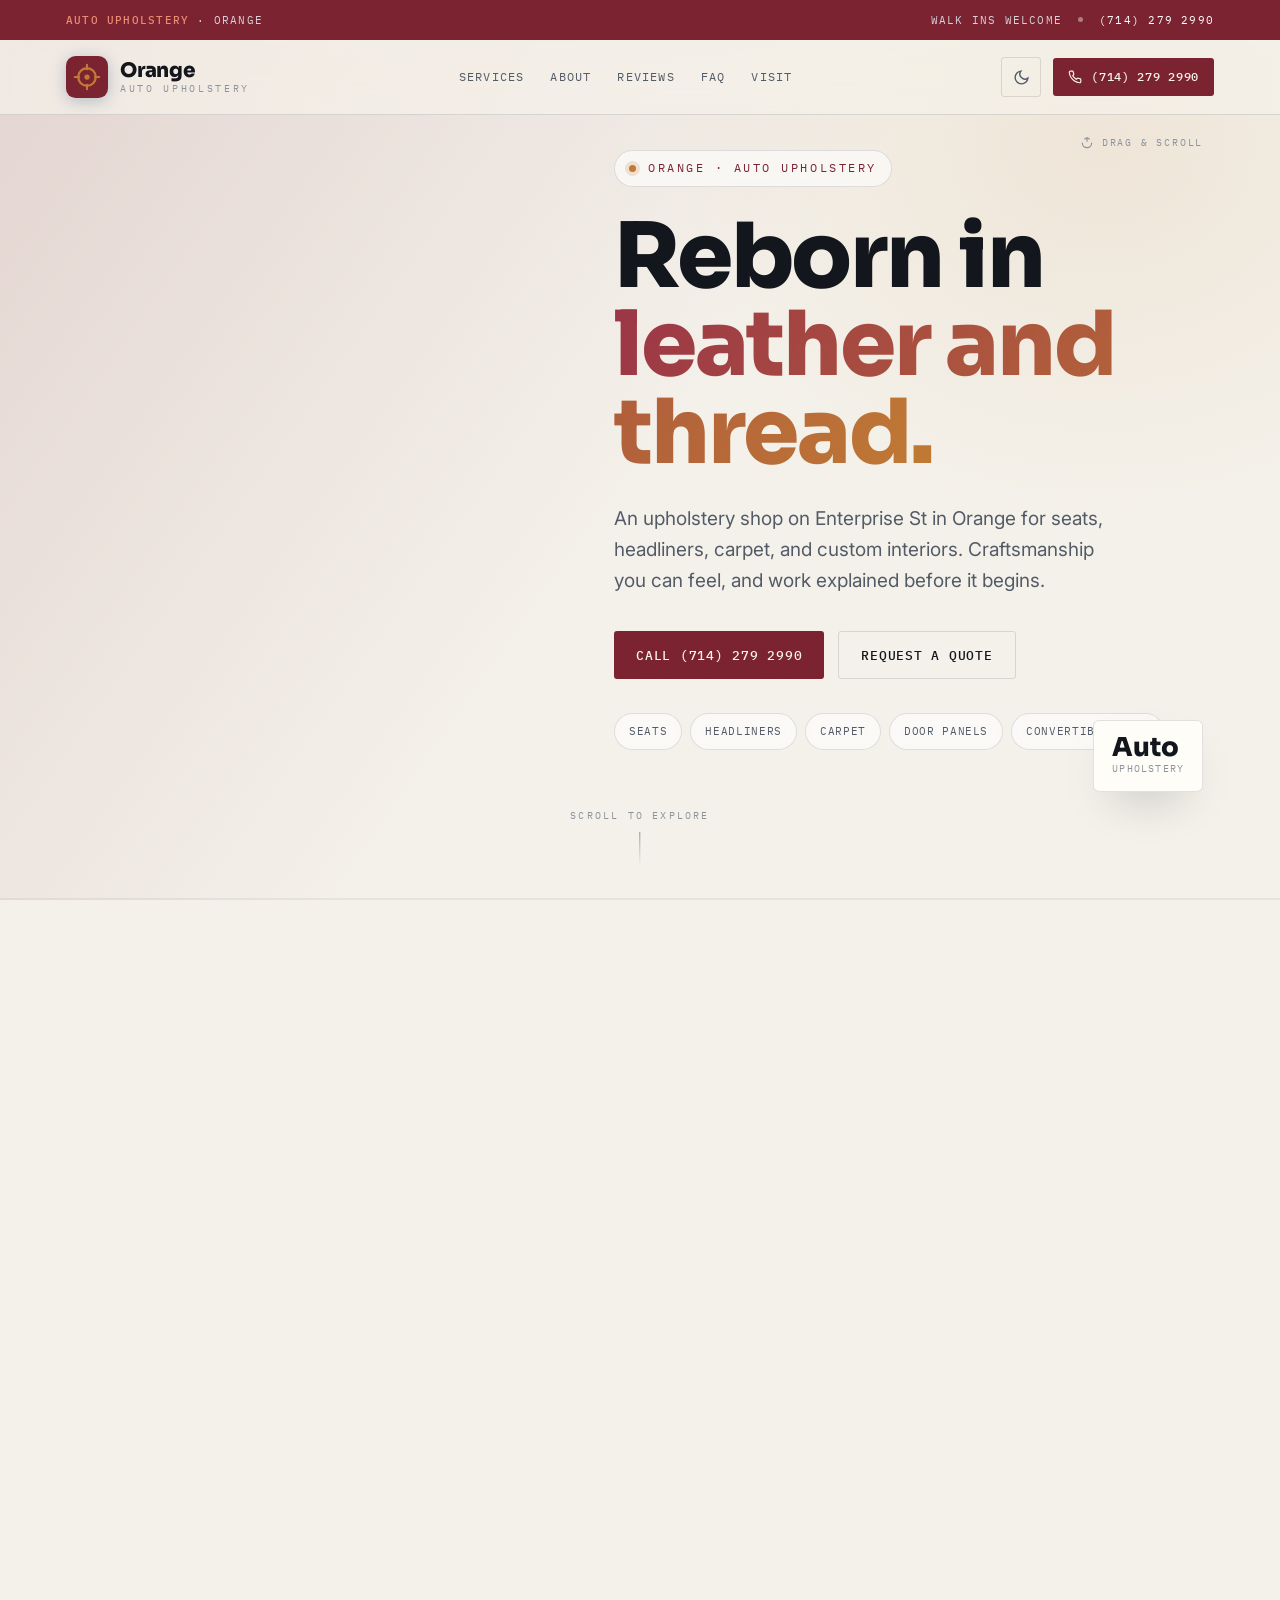
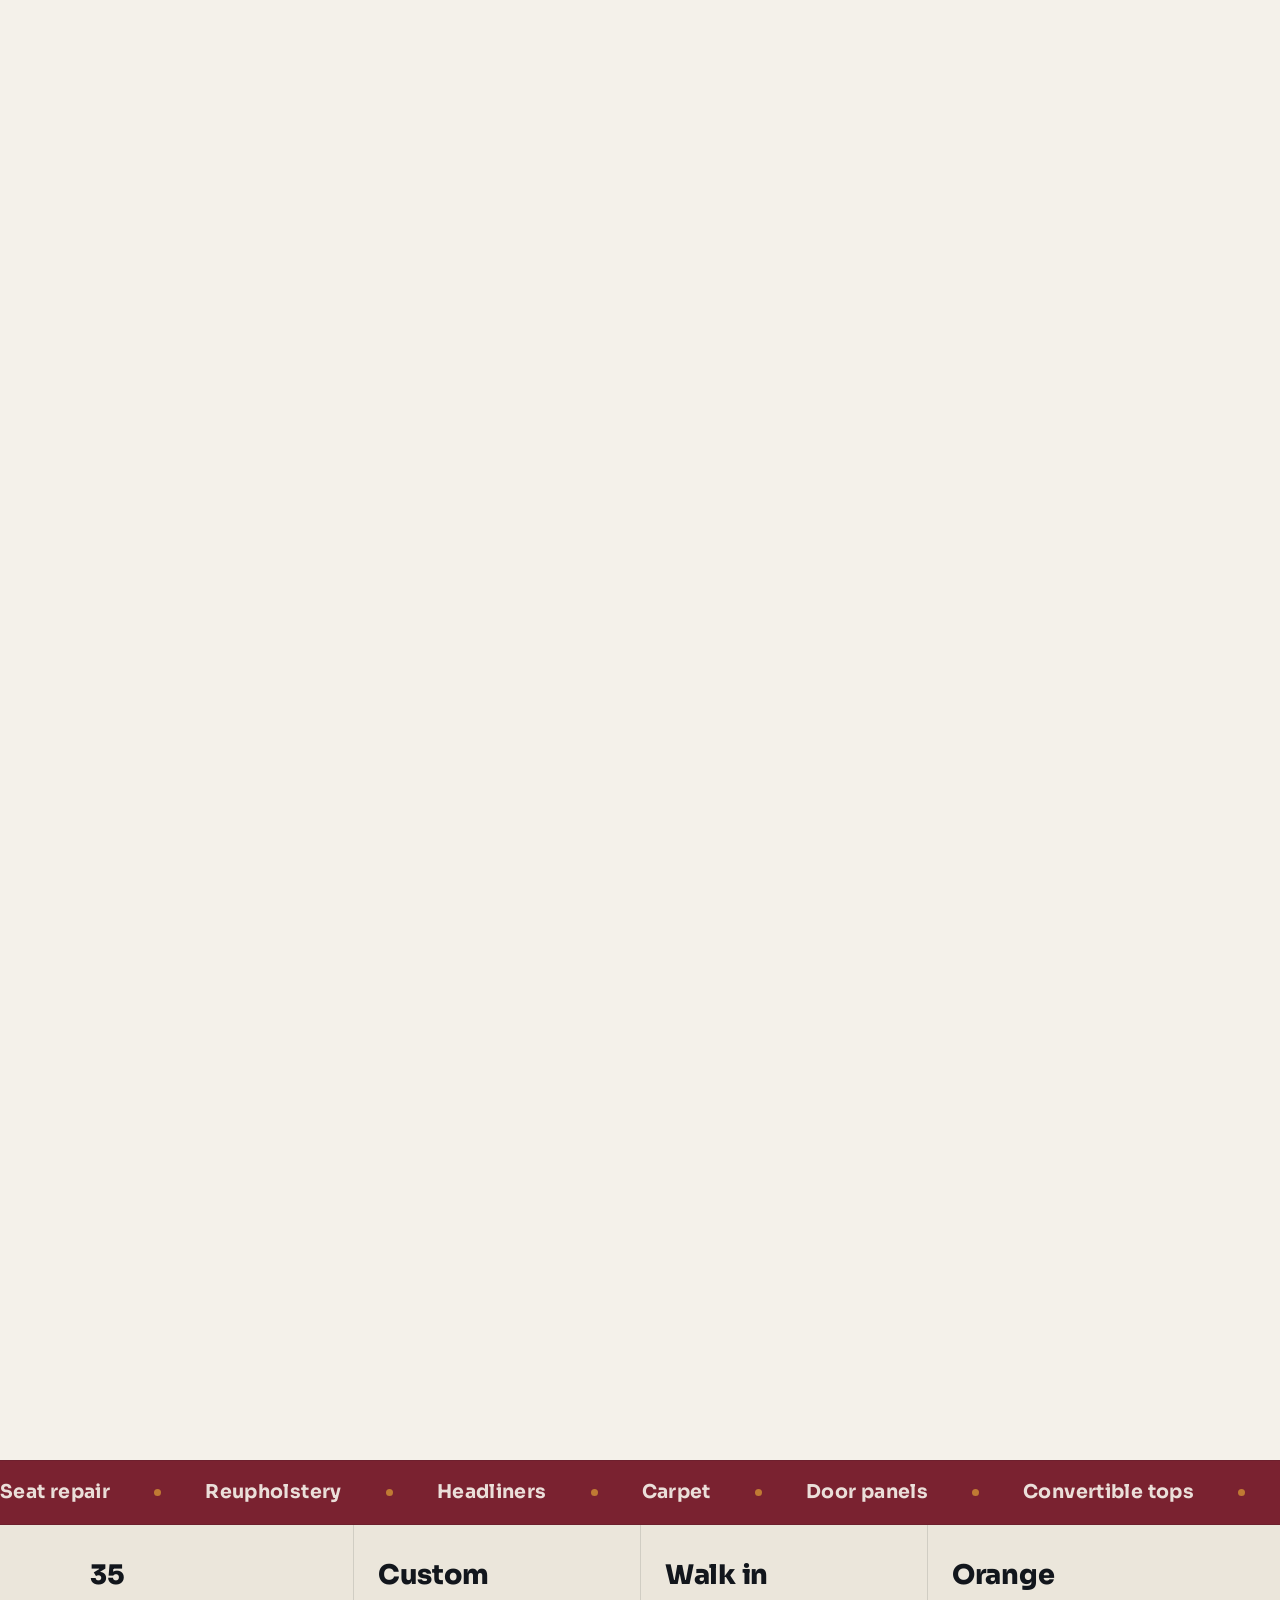
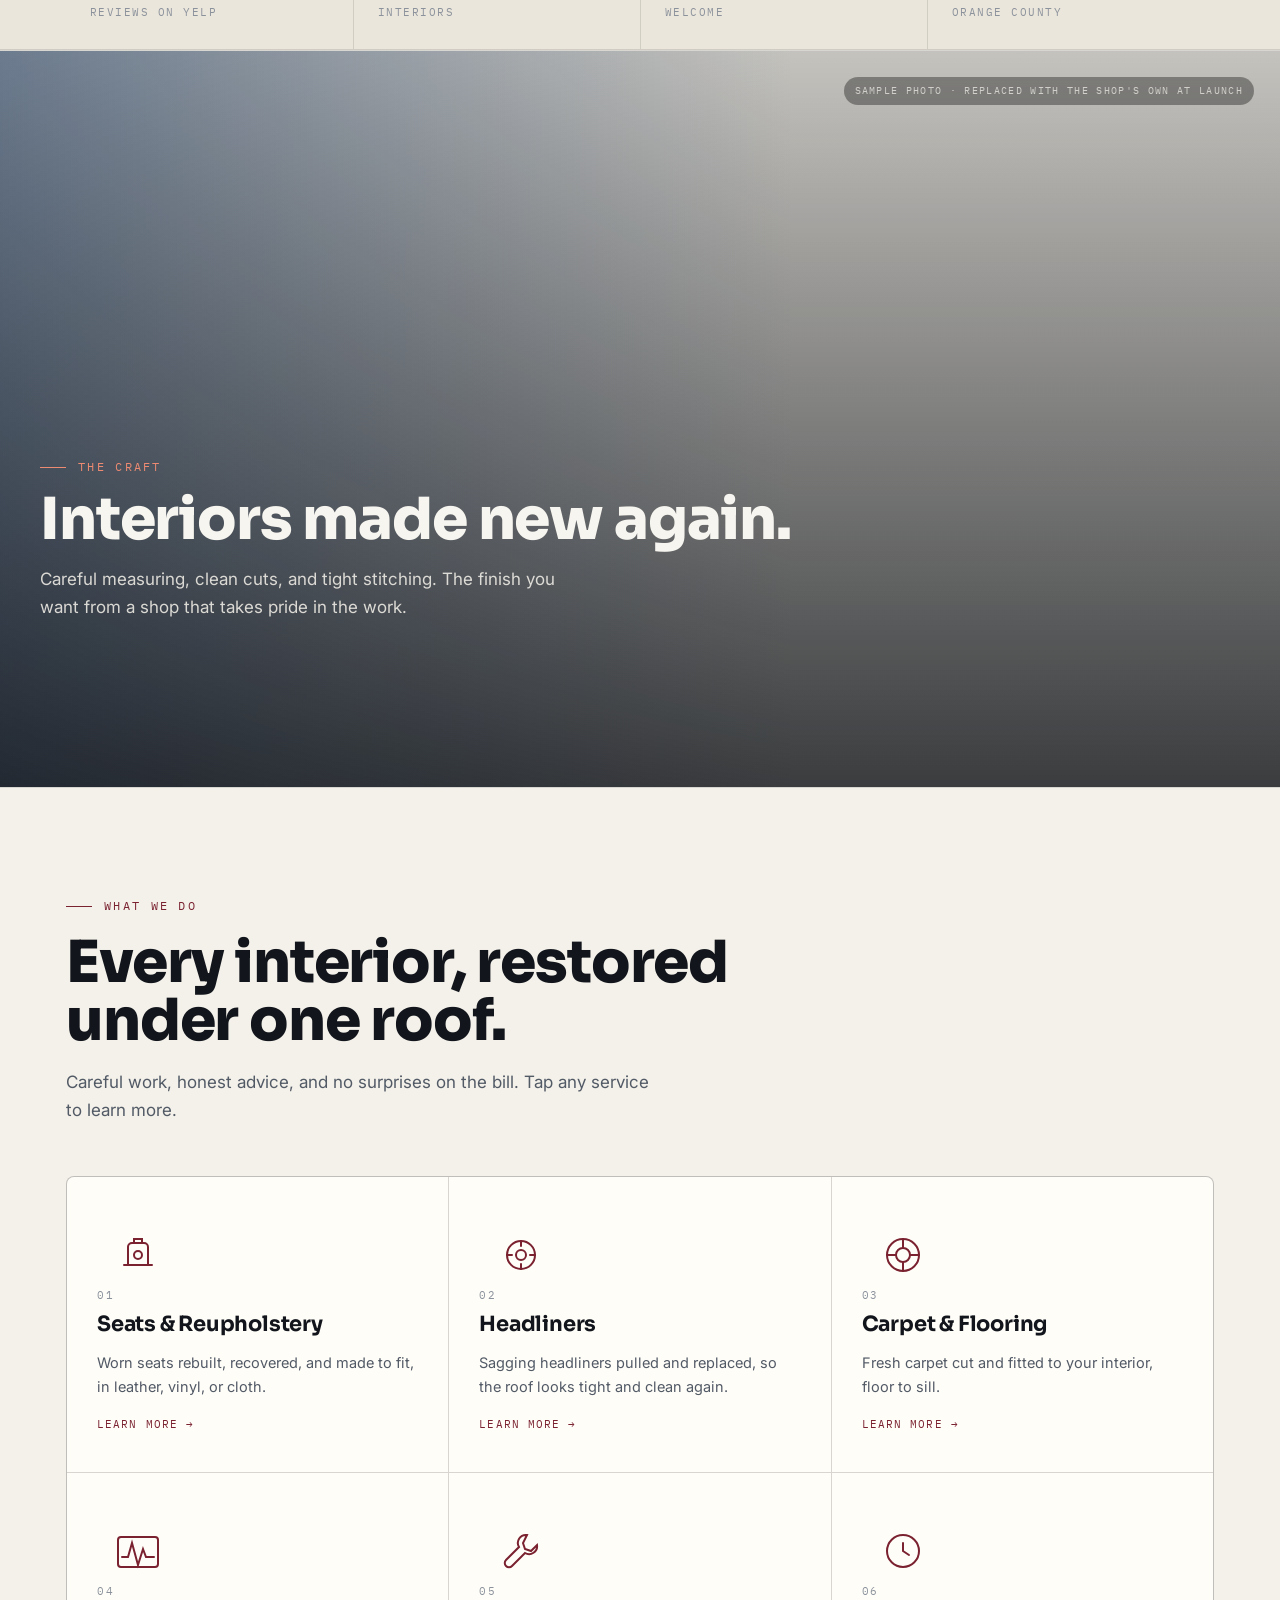
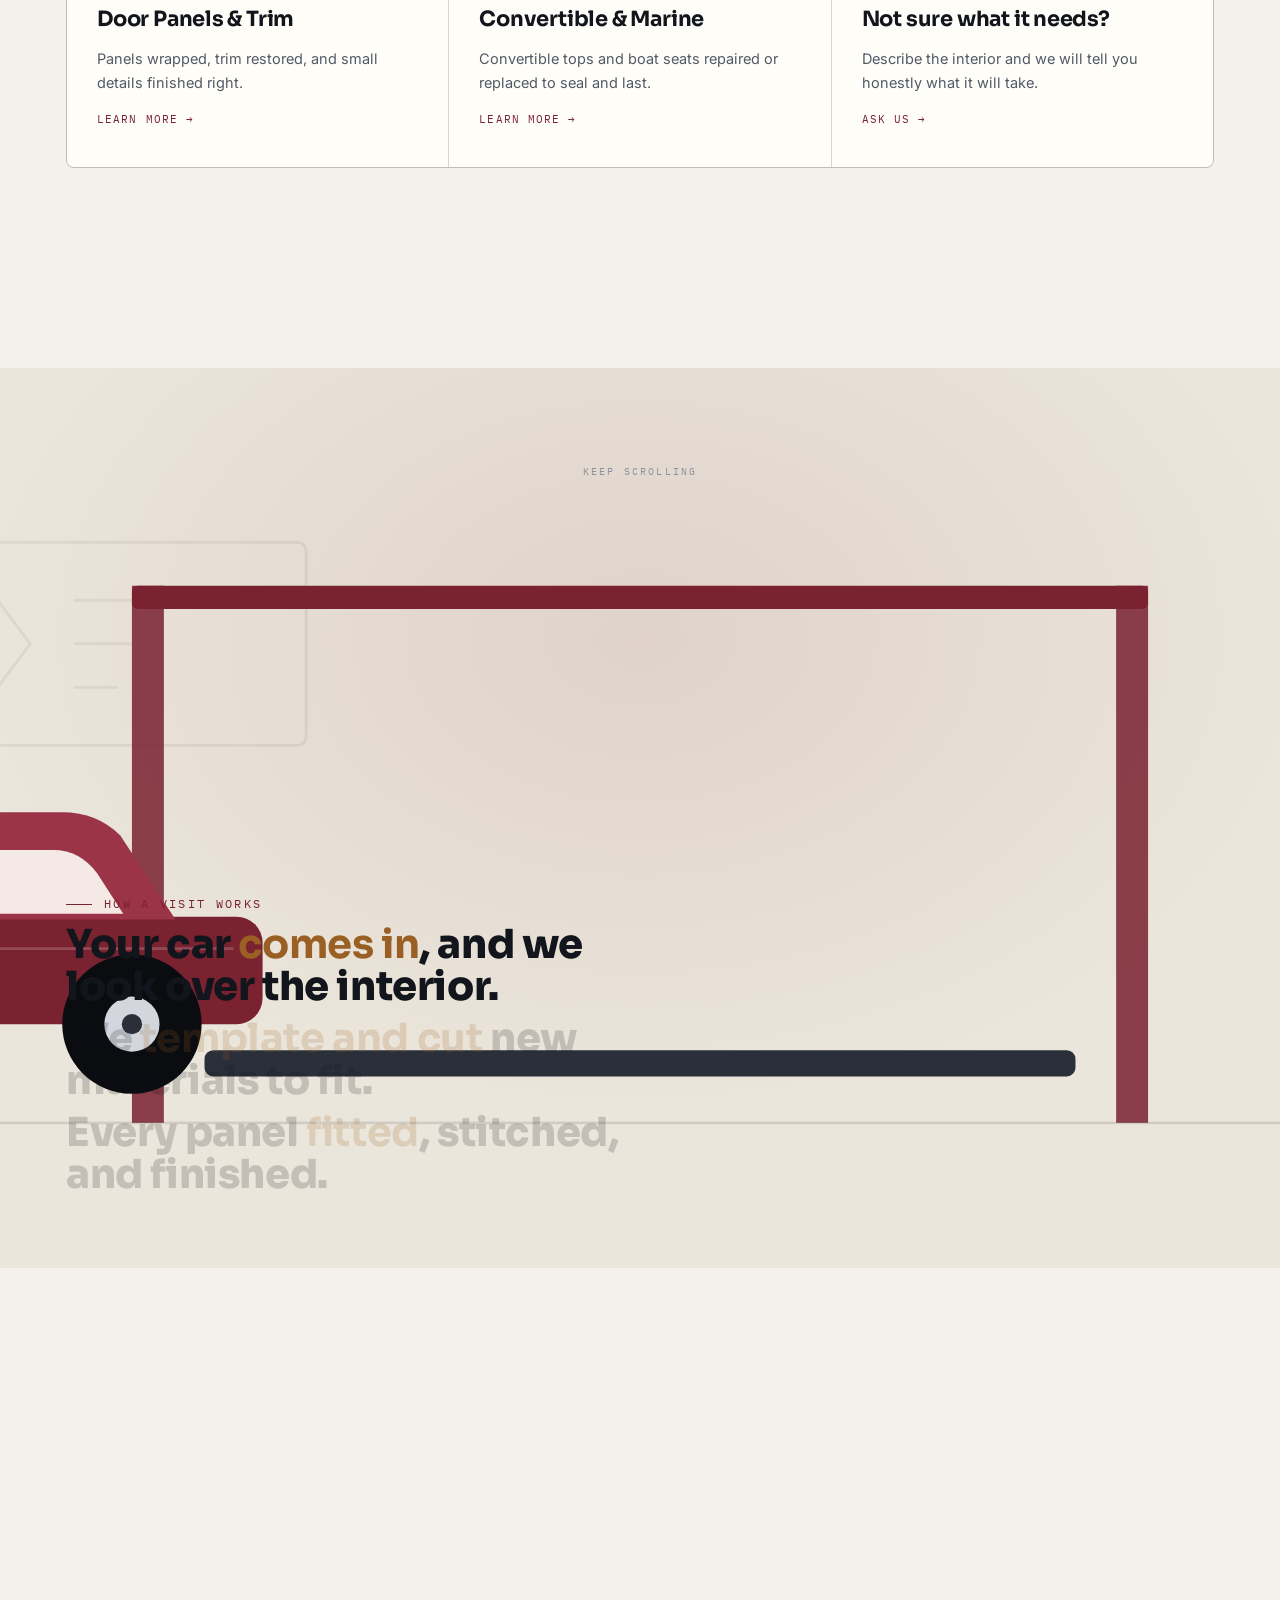
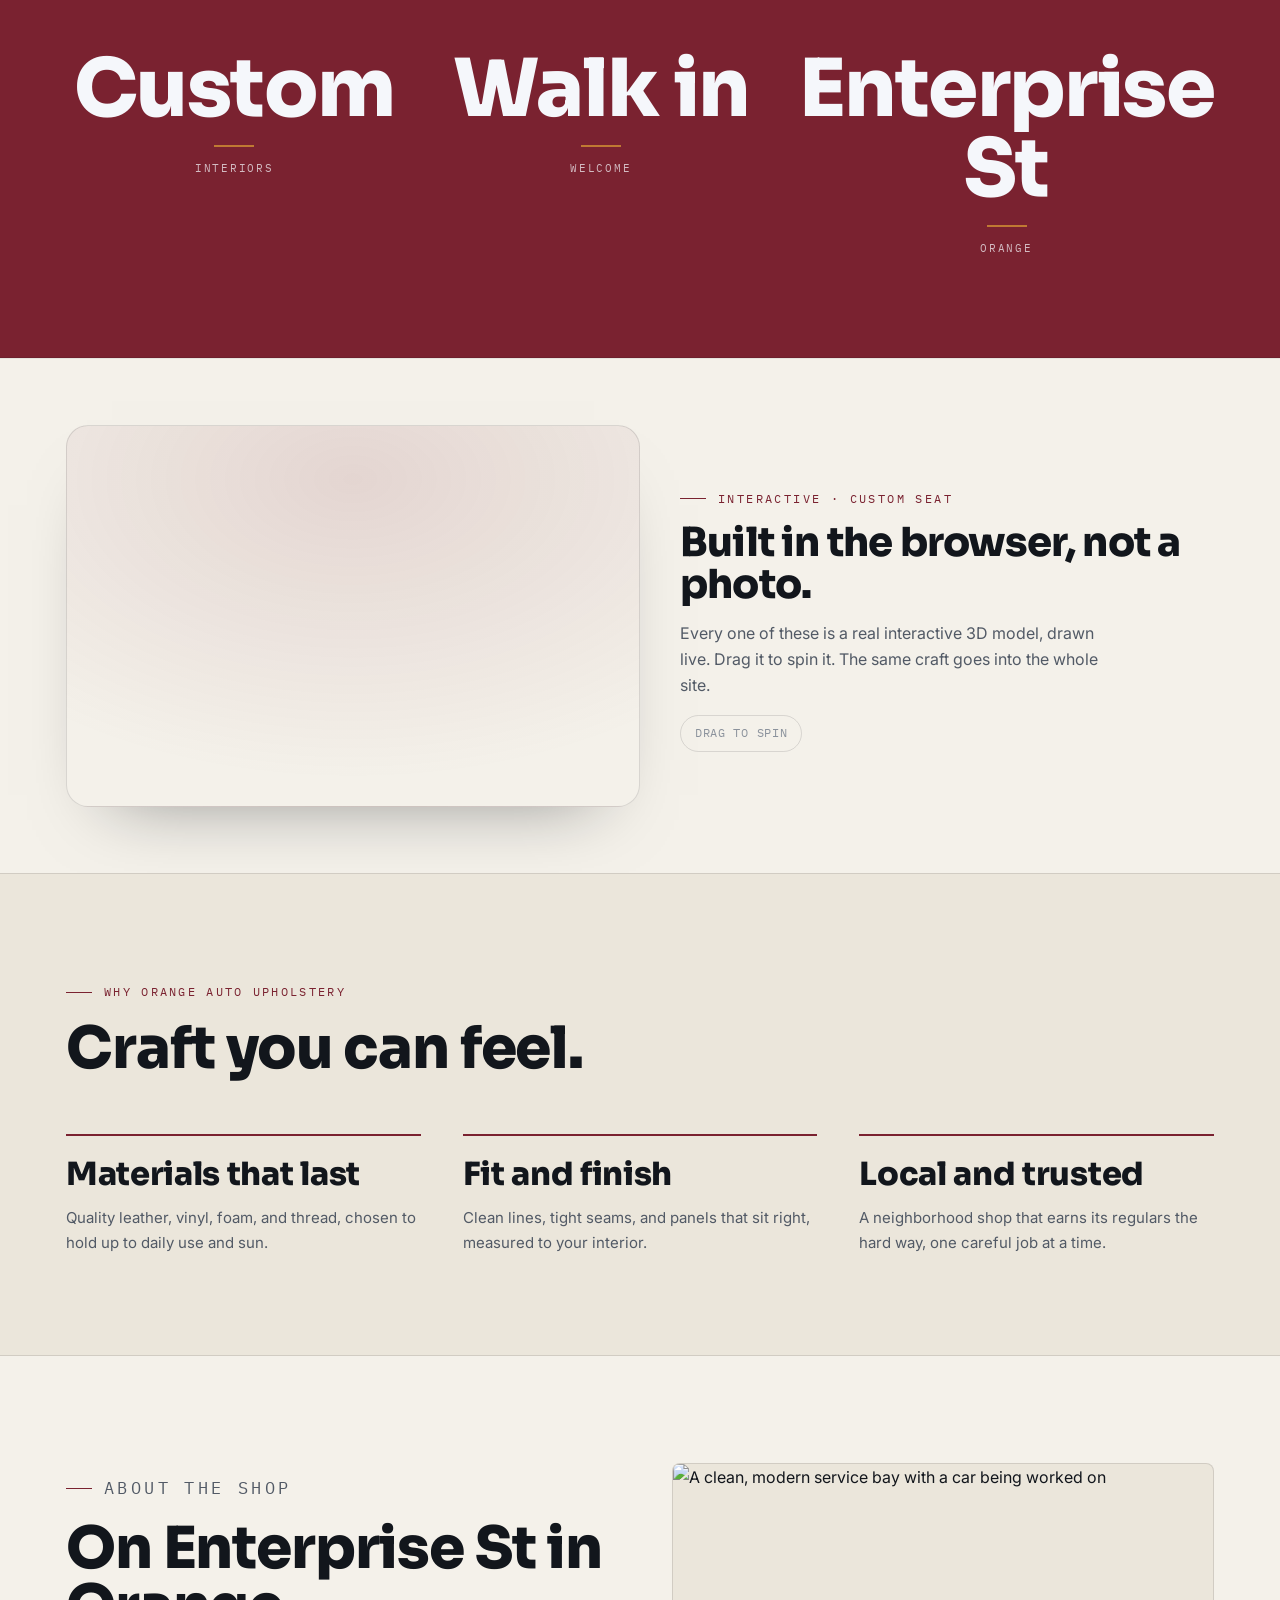
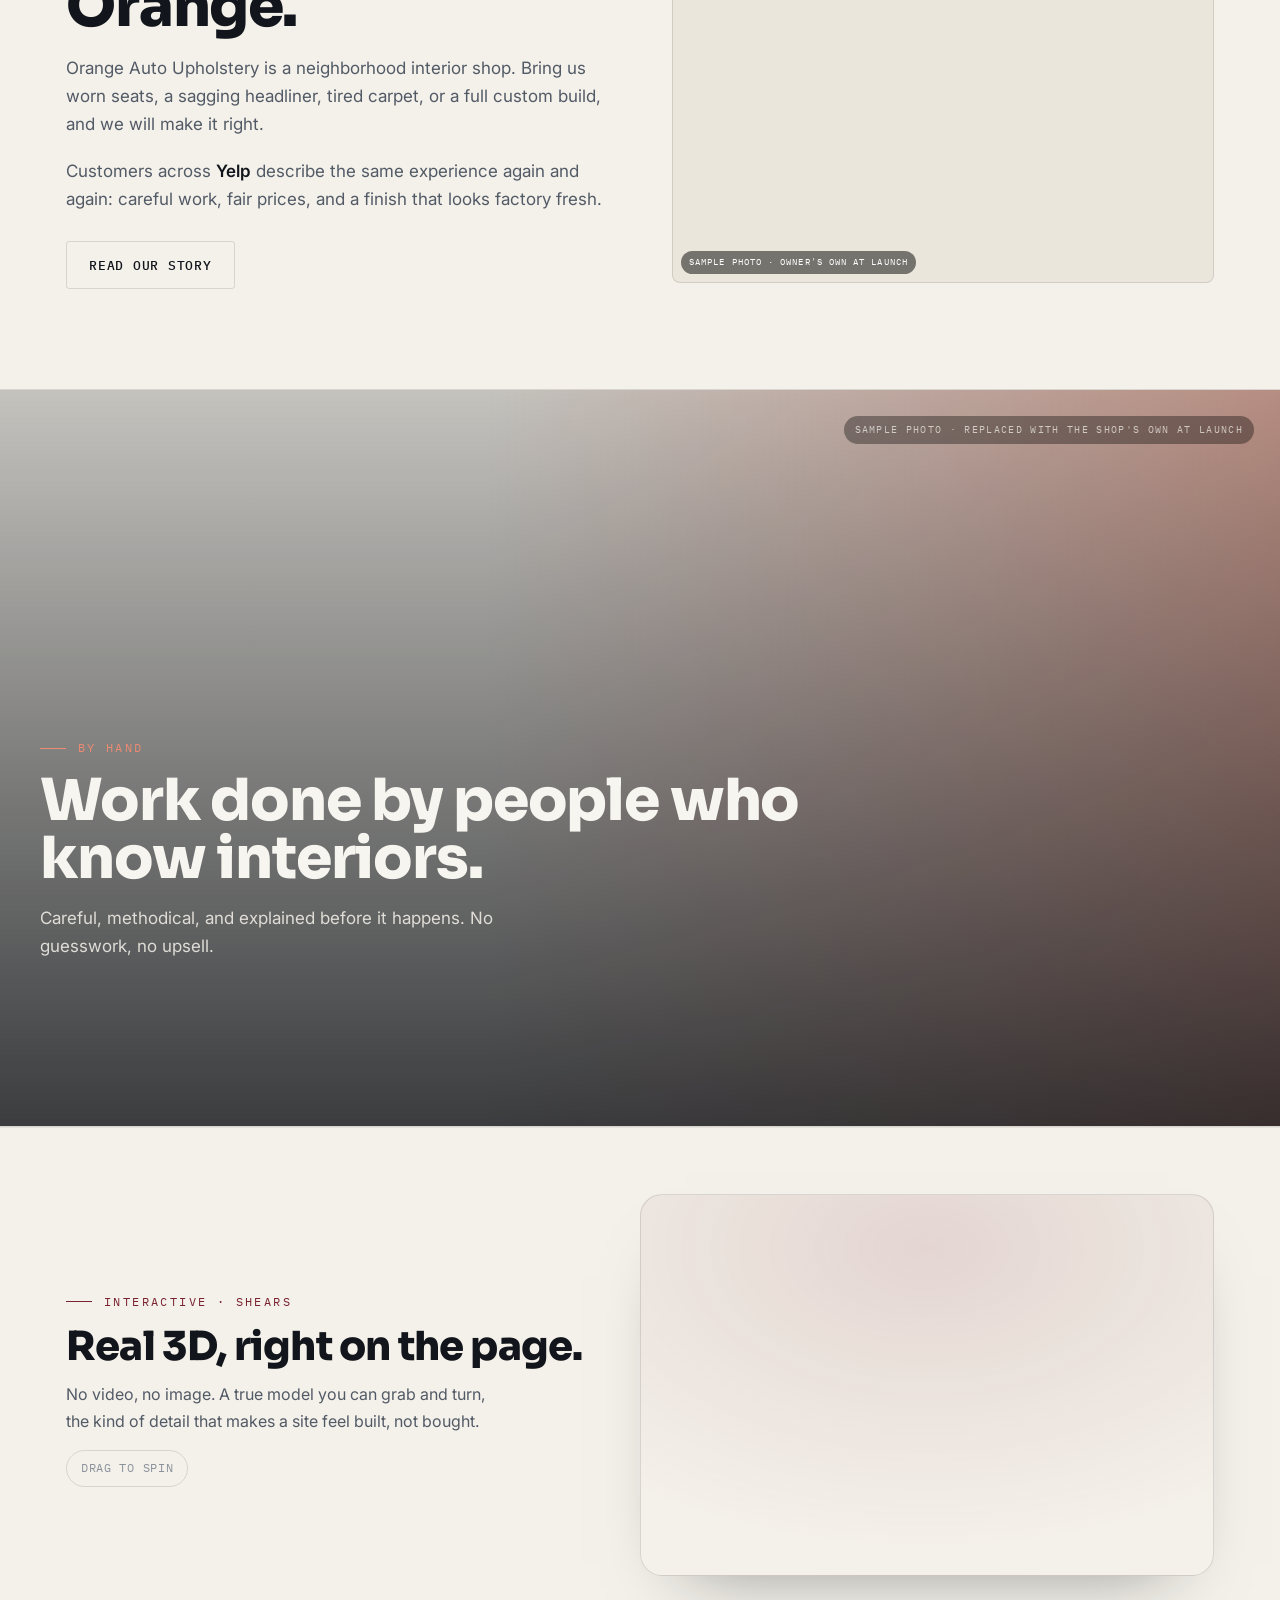
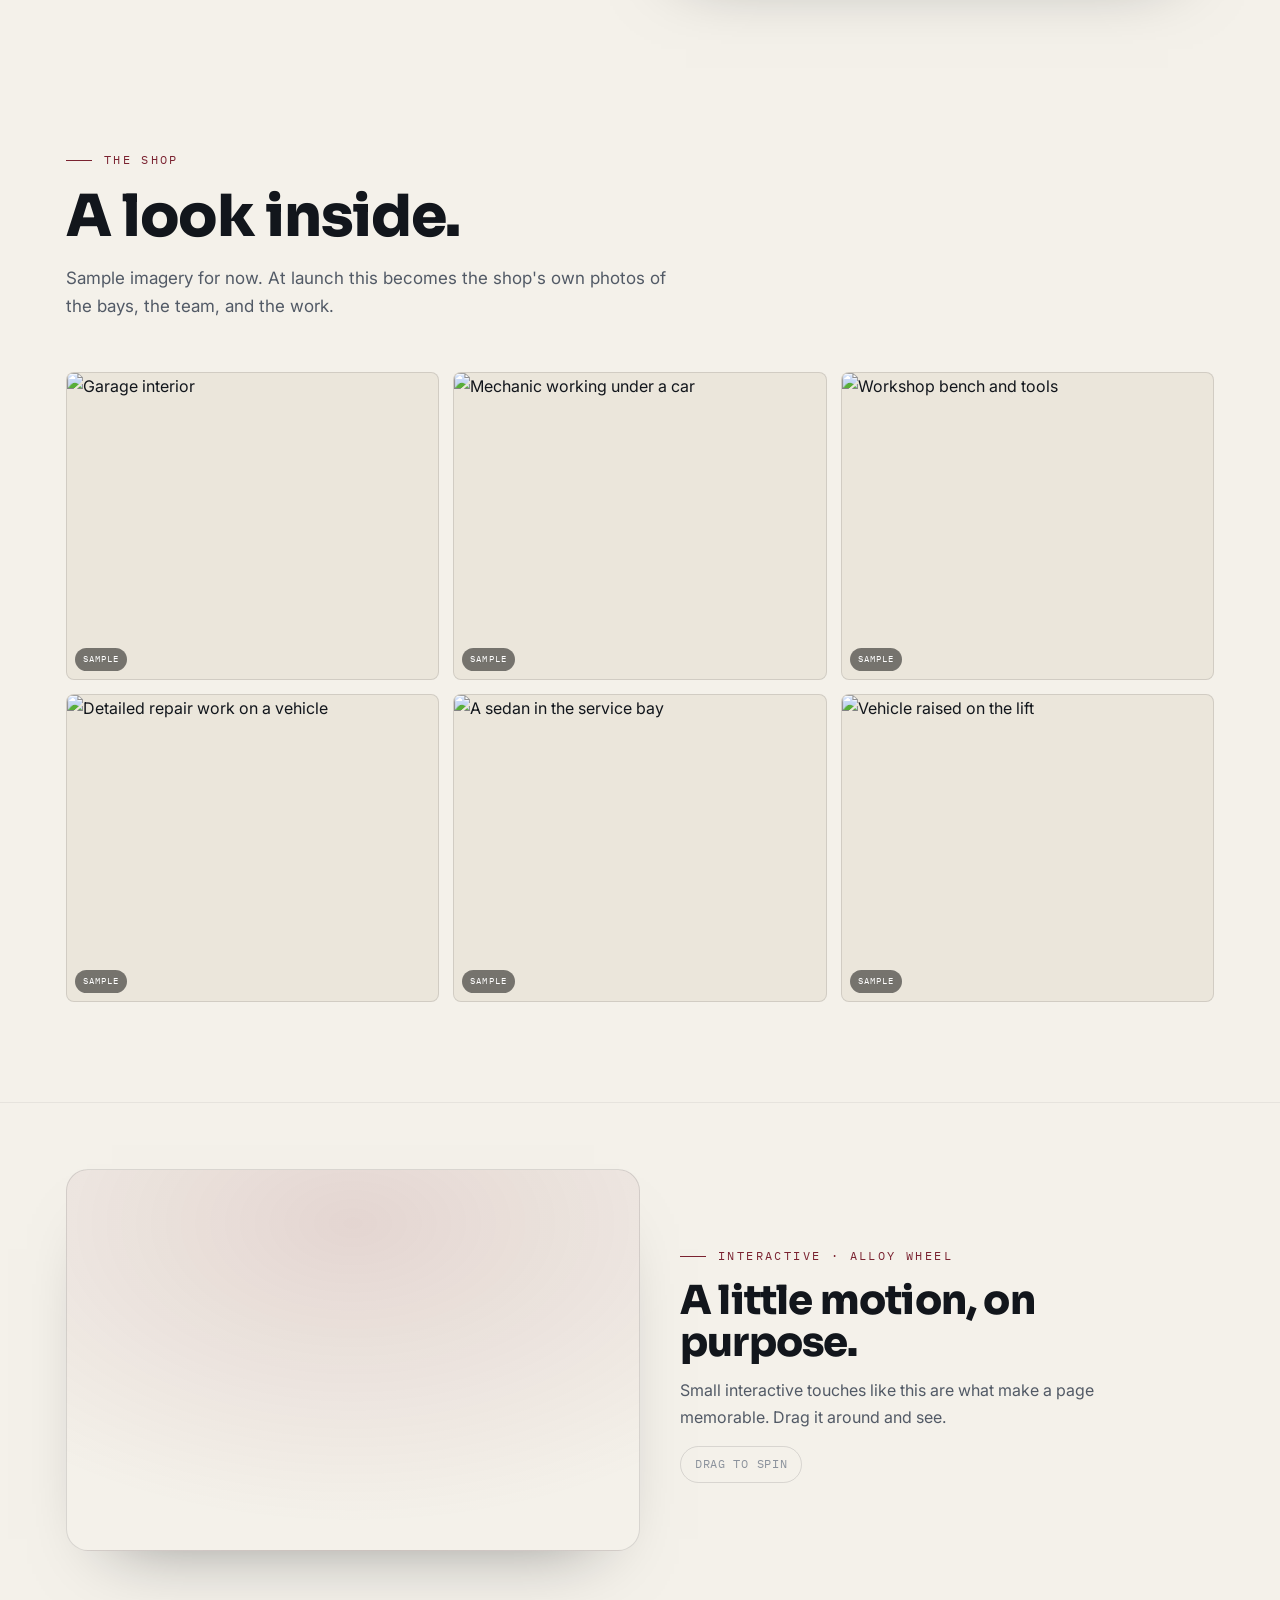
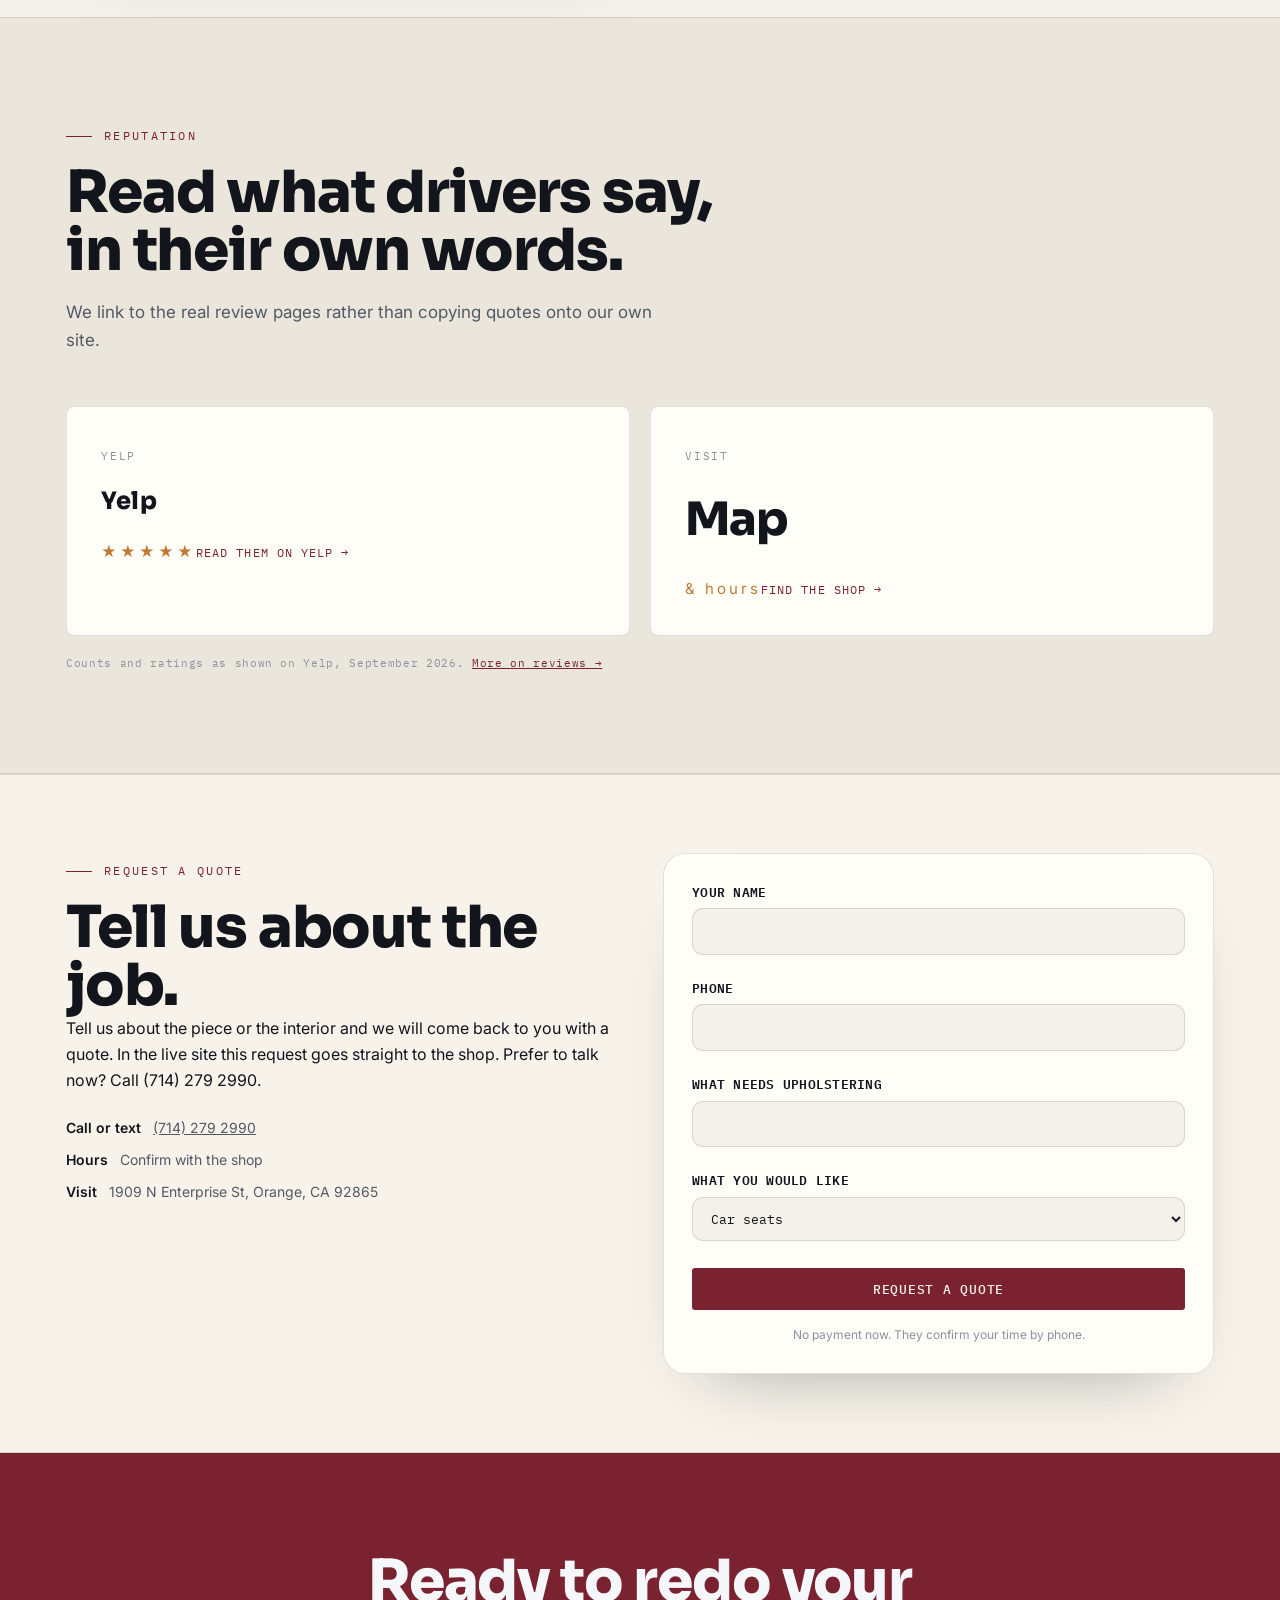
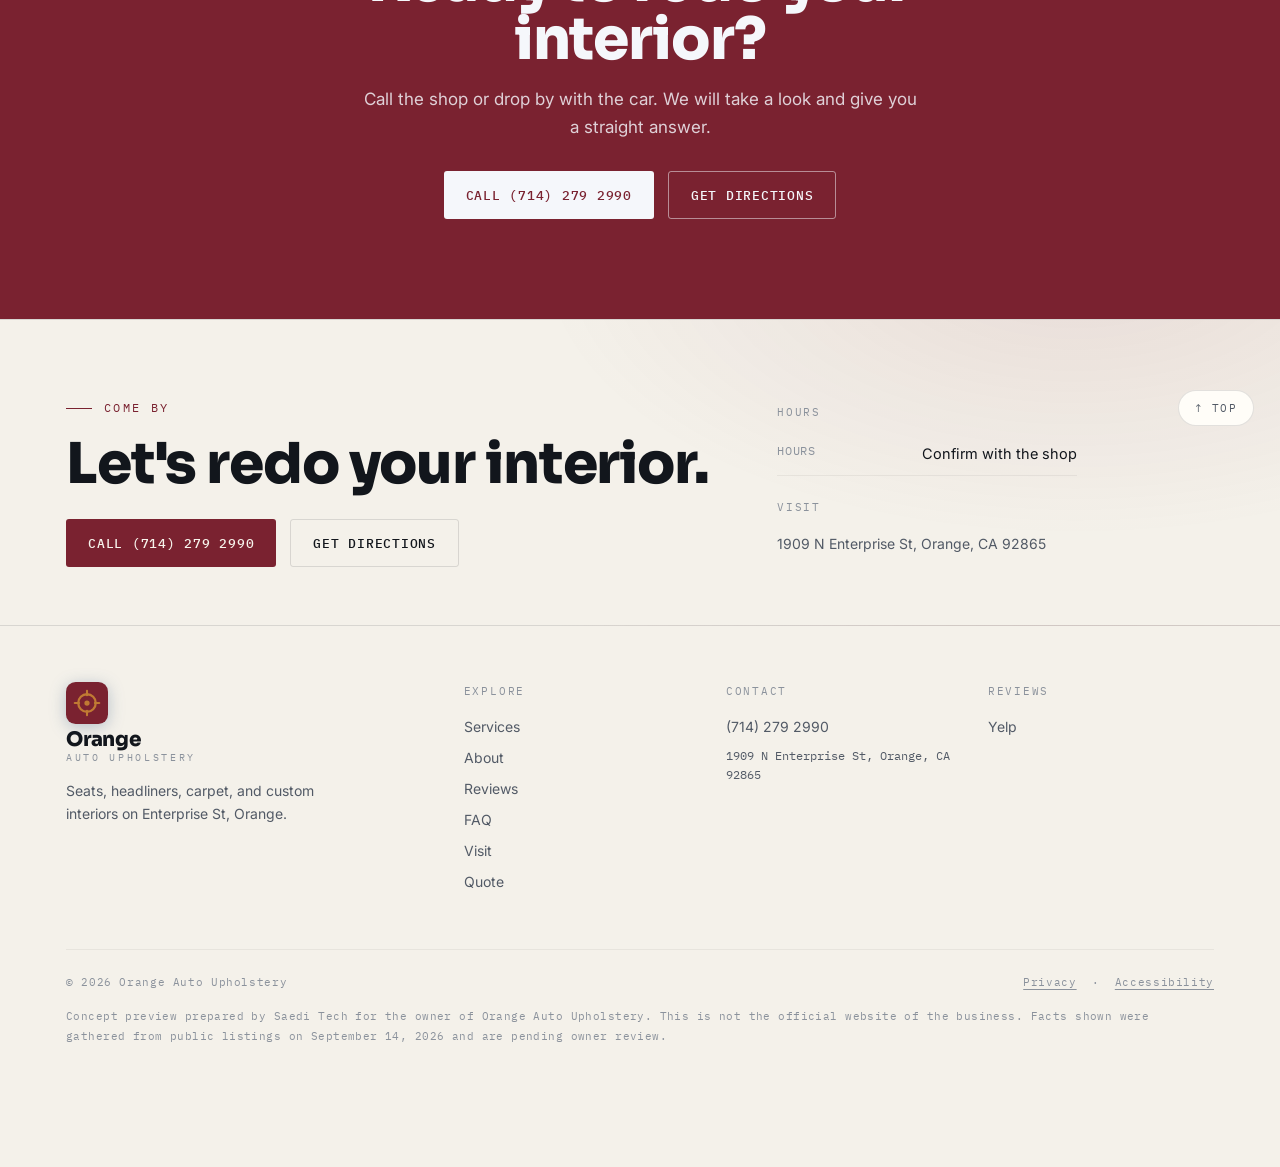
==== index.html @ f025debc "Fix 3D hero loading, page reveal, spread 3D across page, unique heroes, correct photos Co-Authored-B" ====
<!doctype html>
<html lang="en">
<head>
<meta charset="utf-8" />
<meta name="viewport" content="width=device-width, initial-scale=1" />
<meta name="robots" content="noindex, nofollow" />
<title>Orange Auto Upholstery · Seats, headliners &amp; custom interiors · Orange</title>
<meta name="description" content="Orange Auto Upholstery in Orange. Seat repair and reupholstery, headliners, carpet, door panels, convertible tops, and custom interiors. Call (714) 279 2990." />
<meta property="og:title" content="Orange Auto Upholstery · Seats, headliners &amp; custom interiors · Orange" />
<meta property="og:description" content="Seat repair, headliners, carpet, door panels, convertible tops, and custom interiors. Call (714) 279 2990." />
<meta property="og:type" content="website" />
<link rel="icon" href="data:image/svg+xml,%3Csvg xmlns='http://www.w3.org/2000/svg' viewBox='0 0 32 32'%3E%3Ccircle cx='16' cy='16' r='15' fill='%237a2230'/%3E%3Ccircle cx='16' cy='16' r='8' fill='none' stroke='%23f4f1ea' stroke-width='2.2'/%3E%3Ccircle cx='16' cy='16' r='2.4' fill='%23f4f1ea'/%3E%3Cg stroke='%23f4f1ea' stroke-width='2' stroke-linecap='round'%3E%3Cpath d='M16 4v4M16 24v4M4 16h4M24 16h4'/%3E%3C/g%3E%3C/svg%3E">
<link rel="preconnect" href="https://fonts.googleapis.com"><link rel="preconnect" href="https://fonts.gstatic.com" crossorigin>
<link href="https://fonts.googleapis.com/css2?family=Sora:wght@500;600;700;800&family=Inter:wght@400;500;600&family=IBM+Plex+Mono:wght@400;500&display=swap" rel="stylesheet">
<link rel="stylesheet" href="assets/site.css">
<script type="importmap">{ "imports": { "three": "https://unpkg.com/three@0.160.0/build/three.module.js", "three/": "https://unpkg.com/three@0.160.0/" } }</script>
<script type="application/ld+json">
{"@context":"https://schema.org","@type":"AutomotiveBusiness","name":"Orange Auto Upholstery","telephone":"+17142792990","address":{"@type":"PostalAddress","streetAddress":"1909 N Enterprise St","addressLocality":"Orange","addressRegion":"CA","postalCode":"92708","addressCountry":"US"},"sameAs":["https://www.yelp.com/biz/orange-auto-upholstery-orange"]}
</script>
</head>
<body>
<a class="skip" href="#main">Skip to content</a>

<header class="sitehead" id="sitehead">
<div class="topbar"><div class="wrap tbin"><span class="tb-l"><b>Auto upholstery</b> · Orange</span><span class="tb-r"><span>Walk ins welcome</span><span class="dot2"></span><a href="tel:+17142792990">(714) 279 2990</a></span></div></div>
<nav class="top" aria-label="Main">
  <div class="wrap navin">
    <a class="logo" href="index.html" aria-label="Orange Auto Upholstery, home">
      <svg class="emblem" viewBox="0 0 48 48" aria-hidden="true"><rect width="48" height="48" rx="11" fill="var(--indigo)"/><circle cx="24" cy="24" r="10" fill="none" stroke="var(--shu)" stroke-width="2.6"/><circle cx="24" cy="24" r="3" fill="var(--shu)"/><g stroke="var(--shu)" stroke-width="2.4" stroke-linecap="round"><path d="M24 10v5M24 33v5M10 24h5M33 24h5"/></g></svg>
      <span class="wm"><span class="n">Orange</span><span class="s">Auto Upholstery</span></span>
    </a>
    <div class="navlinks">
      <a href="services.html">Services</a><a href="about.html">About</a><a href="reviews.html">Reviews</a><a href="faq.html">FAQ</a><a href="visit.html">Visit</a>
    </div>
    <div class="navright">
      <button class="tgl" id="themeTgl" aria-label="Switch between day and night theme" aria-pressed="false"><svg id="icMoon" viewBox="0 0 24 24" fill="none" stroke="currentColor" stroke-width="2" stroke-linecap="round"><path d="M21 12.8A9 9 0 1 1 11.2 3a7 7 0 0 0 9.8 9.8z"/></svg><svg id="icSun" viewBox="0 0 24 24" fill="none" stroke="currentColor" stroke-width="2" stroke-linecap="round" style="display:none"><circle cx="12" cy="12" r="4"/><path d="M12 2v2M12 20v2M4.9 4.9l1.4 1.4M17.7 17.7l1.4 1.4M2 12h2M20 12h2M4.9 19.1l1.4-1.4M17.7 6.3l1.4-1.4"/></svg></button>
      <a class="btn btn-fill btn-sm" href="tel:+17142792990"><svg width="14" height="14" viewBox="0 0 24 24" fill="none" stroke="currentColor" stroke-width="2" stroke-linecap="round" aria-hidden="true"><path d="M22 16.9v3a2 2 0 0 1-2.2 2 19.8 19.8 0 0 1-8.6-3 19.5 19.5 0 0 1-6-6 19.8 19.8 0 0 1-3-8.7A2 2 0 0 1 4.1 2h3a2 2 0 0 1 2 1.7c.13 1 .36 1.9.7 2.8a2 2 0 0 1-.45 2.1L8.1 9.9a16 16 0 0 0 6 6l1.3-1.3a2 2 0 0 1 2.1-.45c.9.34 1.8.57 2.8.7A2 2 0 0 1 22 16.9z"/></svg><span class="lbl">(714) 279 2990</span></a>
      <button class="burger" id="burger" aria-label="Open menu"><svg viewBox="0 0 24 24" fill="none" stroke="currentColor" stroke-width="2" stroke-linecap="round"><path d="M3 6h18M3 12h18M3 18h18"/></svg></button>
    </div>
  </div>
</nav>
</header>
<div class="mmenu" id="mmenu" aria-label="Menu">
  <button class="mclose" id="mclose" aria-label="Close menu">✕</button>
  <a href="services.html">Services</a><a href="about.html">About</a><a href="reviews.html">Reviews</a><a href="faq.html">FAQ</a><a href="visit.html">Visit</a><a href="tel:+17142792990">Call the shop</a>
</div>

<header class="hero scroll3d hl-left hb-3" id="top">
  <div class="sticky">
    <div class="hero-bg" aria-hidden="true"></div>
    <canvas id="gl" data-obj="seat" data-accent="c07a33" data-side="left" aria-hidden="true"></canvas>
    <div class="hero-fb" aria-hidden="true"></div>
    <div class="wrap herogrid">
      <div class="hero-copy" id="stageA">
        <span class="tag"><span class="dot"></span> Orange · Auto upholstery</span>
        <h1>Reborn in <span class="in">leather and thread.</span></h1>
        <p class="lede">An upholstery shop on Enterprise St in Orange for seats, headliners, carpet, and custom interiors. Craftsmanship you can feel, and work explained before it begins.</p>
        <div class="cta">
          <a class="btn btn-fill" href="tel:+17142792990">Call (714) 279 2990</a>
          <a class="btn btn-line" href="#book">Request a quote</a>
        </div>
        <div class="chips" aria-label="What we do"><span class="chip">Seats</span><span class="chip">Headliners</span><span class="chip">Carpet</span><span class="chip">Door panels</span><span class="chip">Convertible tops</span></div>
      </div>
      <div class="callouts" id="stageB" aria-hidden="true">
        <h3>Every stitch, considered.</h3>
        <div class="callout"><span class="cn">01</span><span class="cx"><b>Foam &amp; padding</b><span>Rebuilt for comfort and support.</span></span></div>
        <div class="callout"><span class="cn">02</span><span class="cx"><b>Leather &amp; vinyl</b><span>Cut and sewn to fit.</span></span></div>
        <div class="callout"><span class="cn">03</span><span class="cx"><b>Headliner</b><span>Replaced tight and clean.</span></span></div>
        <div class="callout"><span class="cn">04</span><span class="cx"><b>Trim &amp; panels</b><span>Wrapped and finished right.</span></span></div>
      </div>
    </div>
    <div class="badge3d" id="badge3d"><div><div class="rt">Auto</div><div class="rl">upholstery</div></div></div>
    <span class="grab" aria-hidden="true"><svg width="14" height="14" viewBox="0 0 24 24" fill="none" stroke="currentColor" stroke-width="2" stroke-linecap="round"><path d="M12 3v6M8 5l4-2 4 2M4 12a8 8 0 0 0 16 0"/></svg> Drag &amp; scroll</span>
    <div class="cue" aria-hidden="true">Scroll to explore<span class="bar"></span></div>
    <div class="hprog" aria-hidden="true"><i id="hprog"></i></div>
  </div>
</header>

<div class="marquee" aria-hidden="true"><div class="mrow"><span>Seat repair<span class="d"></span>Reupholstery<span class="d"></span>Headliners<span class="d"></span>Carpet<span class="d"></span>Door panels<span class="d"></span>Convertible tops<span class="d"></span>Marine interiors<span class="d"></span>Custom work<span class="d"></span></span><span>Seat repair<span class="d"></span>Reupholstery<span class="d"></span>Headliners<span class="d"></span>Carpet<span class="d"></span>Door panels<span class="d"></span>Convertible tops<span class="d"></span>Marine interiors<span class="d"></span>Custom work<span class="d"></span></span></div></div>

<div class="strip" role="region" aria-label="Shop facts">
  <div class="wrap stripin">
    <div class="stat"><a href="https://www.yelp.com/biz/orange-auto-upholstery-orange" target="_blank" rel="noopener"><div class="v">35</div><div class="l">reviews on Yelp</div></a></div>
    <div class="stat"><div class="v">Custom</div><div class="l">interiors</div></div>
    <div class="stat"><div class="v">Walk in</div><div class="l">welcome</div></div>
    <div class="stat"><div class="v">Orange</div><div class="l">Orange County</div></div>
  </div>
</div>

<main id="main">
<section class="photoband" aria-label="The standard">
  <div class="pbimg" data-parallax="0.12" style="background-image:url('https://images.unsplash.com/photo-1613214150132-9606e332d68e?w=1800&q=75&auto=format&fit=crop')"></div>
  <span class="sampletag">Sample photo · replaced with the shop's own at launch</span>
  <div class="wrap pbin">
    <p class="pbk up">The craft</p>
    <h2 class="up">Interiors made new again.</h2>
    <p class="up">Careful measuring, clean cuts, and tight stitching. The finish you want from a shop that takes pride in the work.</p>
  </div>
</section>
<section id="services">
  <div class="wrap">
    <p class="kick up">What we do</p>
    <h2 class="up">Every interior, restored under one roof.</h2>
    <p class="sub up">Careful work, honest advice, and no surprises on the bill. Tap any service to learn more.</p>
    <div class="svcgrid">
      <a class="svc up" href="services.html#maintenance"><span class="no">01</span><svg class="ic" viewBox="0 0 48 48" fill="none" stroke="currentColor" stroke-width="2" stroke-linecap="round" aria-hidden="true"><path d="M10 34h28M14 34V16a4 4 0 0 1 4-4h12a4 4 0 0 1 4 4v18M20 12V8h8v4"/><circle cx="24" cy="24" r="4"/></svg><h3>Seats &amp; Reupholstery</h3><p>Worn seats rebuilt, recovered, and made to fit, in leather, vinyl, or cloth.</p><span class="more">Learn more →</span></a>
      <a class="svc up" href="services.html#brakes"><span class="no">02</span><svg class="ic" viewBox="0 0 48 48" fill="none" stroke="currentColor" stroke-width="2" stroke-linecap="round" aria-hidden="true"><circle cx="24" cy="24" r="14"/><circle cx="24" cy="24" r="5"/><path d="M24 10v5M24 33v5M10 24h5M33 24h5"/></svg><h3>Headliners</h3><p>Sagging headliners pulled and replaced, so the roof looks tight and clean again.</p><span class="more">Learn more →</span></a>
      <a class="svc up" href="services.html#tires"><span class="no">03</span><svg class="ic" viewBox="0 0 48 48" fill="none" stroke="currentColor" stroke-width="2" stroke-linecap="round" aria-hidden="true"><circle cx="24" cy="24" r="16"/><circle cx="24" cy="24" r="7"/><path d="M24 8v9M24 31v9M8 24h9M31 24h9"/></svg><h3>Carpet &amp; Flooring</h3><p>Fresh carpet cut and fitted to your interior, floor to sill.</p><span class="more">Learn more →</span></a>
      <a class="svc up" href="services.html#diagnostics"><span class="no">04</span><svg class="ic" viewBox="0 0 48 48" fill="none" stroke="currentColor" stroke-width="2" stroke-linecap="round" aria-hidden="true"><path d="M8 30h6l4-14 6 22 5-16 3 8h8"/><rect x="4" y="10" width="40" height="30" rx="3"/></svg><h3>Door Panels &amp; Trim</h3><p>Panels wrapped, trim restored, and small details finished right.</p><span class="more">Learn more →</span></a>
      <a class="svc up" href="services.html#major"><span class="no">05</span><svg class="ic" viewBox="0 0 48 48" fill="none" stroke="currentColor" stroke-width="2" stroke-linecap="round" aria-hidden="true"><path d="M30 8a8 8 0 0 0-8 12L9 33a4 4 0 1 0 6 6l13-13a8 8 0 0 0 12-8l-6 6-6-2-2-6z"/></svg><h3>Convertible &amp; Marine</h3><p>Convertible tops and boat seats repaired or replaced to seal and last.</p><span class="more">Learn more →</span></a>
      <a class="svc up" href="visit.html"><span class="no">06</span><svg class="ic" viewBox="0 0 48 48" fill="none" stroke="currentColor" stroke-width="2" stroke-linecap="round" aria-hidden="true"><circle cx="24" cy="24" r="16"/><path d="M24 16v8l6 4"/></svg><h3>Not sure what it needs?</h3><p>Describe the interior and we will tell you honestly what it will take.</p><span class="more">Ask us →</span></a>
    </div>
  </div>
</section>

<section class="garage" id="garage" data-scrub aria-label="How a visit works">
  <div class="stage">
    <span class="ghint" aria-hidden="true">Keep scrolling</span>
    <svg class="gsvg" viewBox="0 0 1200 620" preserveAspectRatio="xMidYMax slice" aria-hidden="true">
      <line x1="0" y1="520" x2="1200" y2="520" stroke="var(--line)" stroke-width="2"/>
      <g opacity=".5" stroke="var(--line)" stroke-width="2" fill="none"><rect x="70" y="120" width="300" height="140" rx="6"/><path d="M110 150v80M150 150l30 40-30 40M210 160h40M210 190h40M210 220h30"/></g>
      <rect x="250" y="150" width="22" height="370" fill="var(--indigo)" opacity=".85"/><rect x="928" y="150" width="22" height="370" fill="var(--indigo)" opacity=".85"/>
      <rect x="250" y="150" width="700" height="16" rx="4" fill="var(--indigo)"/>
      <g id="g-lift">
        <rect x="300" y="470" width="600" height="18" rx="6" fill="#2a2f3a"/>
        <g id="g-car">
          <rect x="340" y="378" width="520" height="74" rx="18" fill="var(--indigo)"/>
          <path d="M470 380 L522 320 Q536 306 560 306 L722 306 Q746 306 762 322 L800 380 Z" fill="var(--indigo-2)"/>
          <path d="M486 376 L528 332 L616 332 L616 376 Z" fill="var(--card)" opacity=".9"/>
          <path d="M636 376 L636 332 L716 332 Q734 332 746 348 L764 376 Z" fill="var(--card)" opacity=".9"/>
          <path d="M360 400 H840" stroke="rgba(255,255,255,.18)" stroke-width="2"/>
          <circle cx="440" cy="452" r="48" fill="#0b0c10"/><circle cx="440" cy="452" r="19" fill="#d3d7dd"/><circle cx="440" cy="452" r="7" fill="#2a2f3a"/>
          <circle cx="770" cy="452" r="48" fill="#0b0c10"/><circle cx="770" cy="452" r="19" fill="#d3d7dd"/><circle cx="770" cy="452" r="7" fill="#2a2f3a"/>
          <g fill="none" stroke="var(--shu)" stroke-width="3">
            <g class="g-pt"><circle cx="440" cy="452" r="30"/><circle cx="440" cy="418" r="3" fill="var(--shu)"/></g>
            <g class="g-pt"><circle cx="770" cy="452" r="30"/><circle cx="770" cy="418" r="3" fill="var(--shu)"/></g>
            <g class="g-pt"><circle cx="392" cy="392" r="20"/><circle cx="392" cy="376" r="3" fill="var(--shu)"/></g>
            <g class="g-pt"><circle cx="708" cy="344" r="20"/><circle cx="708" cy="328" r="3" fill="var(--shu)"/></g>
          </g>
        </g>
      </g>
    </svg>
    <div class="wrap stagewrap">
      <p class="glabel">How a visit works</p>
      <div class="gsteps">
        <p class="g-step">Your car <b>comes in</b>, and we look over the interior.</p>
        <p class="g-step">We <b>template and cut</b> new materials to fit.</p>
        <p class="g-step">Every panel <b>fitted</b>, stitched, and finished.</p>
      </div>
    </div>
  </div>
</section>

<section class="countband">
  <div class="wrap">
    <div class="countgrid">
      <div><div class="cnum">Custom</div><div class="cbar"></div><div class="clab">interiors</div></div>
      <div><div class="cnum">Walk in</div><div class="cbar"></div><div class="clab">welcome</div></div>
      <div><div class="cnum">Enterprise St</div><div class="cbar"></div><div class="clab">Orange</div></div>
    </div>
  </div>
</section>

<section class="obj3dband" aria-label="Interactive 3D Custom seat">
  <div class="wrap o3b">
    <div class="o3b-art up"><canvas class="obj3d" data-obj="seat" data-accent="c07a33" aria-label="Interactive 3D Custom seat"></canvas></div>
    <div class="o3b-copy up"><p class="kick">Interactive · Custom seat</p><h2>Built in the browser, not a photo.</h2><p>Every one of these is a real interactive 3D model, drawn live. Drag it to spin it. The same craft goes into the whole site.</p><span class="drag">Drag to spin</span></div>
  </div>
</section>
<section id="why">
  <div class="wrap">
    <p class="kick up">Why Orange Auto Upholstery</p>
    <h2 class="up">Craft you can feel.</h2>
    <div class="whygrid">
      <div class="why up"><div class="big">Materials that last</div><p>Quality leather, vinyl, foam, and thread, chosen to hold up to daily use and sun.</p></div>
      <div class="why up"><div class="big">Fit and finish</div><p>Clean lines, tight seams, and panels that sit right, measured to your interior.</p></div>
      <div class="why up"><div class="big">Local and trusted</div><p>A neighborhood shop that earns its regulars the hard way, one careful job at a time.</p></div>
    </div>
  </div>
</section>

<section id="about">
  <div class="wrap abgrid">
    <div class="abcopy">
      <p class="kick up">About the shop</p>
      <h2 class="up">On Enterprise St in Orange.</h2>
      <p class="up">Orange Auto Upholstery is a neighborhood interior shop. Bring us worn seats, a sagging headliner, tired carpet, or a full custom build, and we will make it right.</p>
      <p class="up">Customers across <strong>Yelp</strong> describe the same experience again and again: careful work, fair prices, and a finish that looks factory fresh.</p>
      <p class="up"><a class="btn btn-line" href="about.html" style="margin-top:10px">Read our story</a></p>
    </div>
    <div class="imgfill up" role="img" aria-label="Inside a modern service bay">
      <img src="https://images.unsplash.com/photo-1771340012319-0b4fca008b54?w=1100&q=75&auto=format&fit=crop" alt="A clean, modern service bay with a car being worked on" loading="lazy">
      <span class="stamp">Sample photo · owner's own at launch</span>
    </div>
  </div>
</section>

<section class="photoband right" aria-label="Hands on">
  <div class="pbimg" data-parallax="0.12" style="background-image:url('https://images.unsplash.com/photo-1619642751034-765dfdf7c58e?w=1800&q=75&auto=format&fit=crop')"></div>
  <span class="sampletag">Sample photo · replaced with the shop's own at launch</span>
  <div class="wrap pbin">
    <p class="pbk up">By hand</p>
    <h2 class="up">Work done by people who know interiors.</h2>
    <p class="up">Careful, methodical, and explained before it happens. No guesswork, no upsell.</p>
  </div>
</section>

<section class="obj3dband alt" aria-label="Interactive 3D Cut and sew">
  <div class="wrap o3b">
    <div class="o3b-art up"><canvas class="obj3d" data-obj="scissors" data-accent="c07a33" aria-label="Interactive 3D Cut and sew"></canvas></div>
    <div class="o3b-copy up"><p class="kick">Interactive · Shears</p><h2>Real 3D, right on the page.</h2><p>No video, no image. A true model you can grab and turn, the kind of detail that makes a site feel built, not bought.</p><span class="drag">Drag to spin</span></div>
  </div>
</section>
<section id="gallery">
  <div class="wrap">
    <p class="kick up">The shop</p>
    <h2 class="up">A look inside.</h2>
    <p class="sub up">Sample imagery for now. At launch this becomes the shop's own photos of the bays, the team, and the work.</p>
    <div class="gal2">
      <div class="imgfill up"><img src="https://images.unsplash.com/photo-1619505372149-07875c35b313?w=800&q=72&auto=format&fit=crop" alt="Garage interior" loading="lazy"><span class="stamp">Sample</span></div>
      <div class="imgfill up"><img src="https://images.unsplash.com/photo-1599256872237-5dcc0fbe9668?w=800&q=72&auto=format&fit=crop" alt="Mechanic working under a car" loading="lazy"><span class="stamp">Sample</span></div>
      <div class="imgfill up"><img src="https://images.unsplash.com/photo-1676018366904-c083ed678e60?w=800&q=72&auto=format&fit=crop" alt="Workshop bench and tools" loading="lazy"><span class="stamp">Sample</span></div>
      <div class="imgfill up"><img src="https://images.unsplash.com/photo-1613214150333-53afb7561e6d?w=800&q=72&auto=format&fit=crop" alt="Detailed repair work on a vehicle" loading="lazy"><span class="stamp">Sample</span></div>
      <div class="imgfill up"><img src="https://images.unsplash.com/photo-1735361039382-d78a0a0cc185?w=800&q=72&auto=format&fit=crop" alt="A sedan in the service bay" loading="lazy"><span class="stamp">Sample</span></div>
      <div class="imgfill up"><img src="https://images.unsplash.com/photo-1723099971299-3789db53604c?w=800&q=72&auto=format&fit=crop" alt="Vehicle raised on the lift" loading="lazy"><span class="stamp">Sample</span></div>
    </div>
  </div>
</section>


<section class="obj3dband" aria-label="Interactive 3D Fitment">
  <div class="wrap o3b">
    <div class="o3b-art up"><canvas class="obj3d" data-obj="wheel" data-accent="9a5f24" aria-label="Interactive 3D Fitment"></canvas></div>
    <div class="o3b-copy up"><p class="kick">Interactive · Alloy wheel</p><h2>A little motion, on purpose.</h2><p>Small interactive touches like this are what make a page memorable. Drag it around and see.</p><span class="drag">Drag to spin</span></div>
  </div>
</section>
<section id="reviews" class="band">
  <div class="wrap">
    <p class="kick up">Reputation</p>
    <h2 class="up">Read what drivers say, in their own words.</h2>
    <p class="sub up">We link to the real review pages rather than copying quotes onto our own site.</p>
    <div class="revgrid">
      <a class="rev up" href="https://www.yelp.com/biz/orange-auto-upholstery-orange" target="_blank" rel="noopener"><span class="plat">Yelp</span><div class="score" style="font-size:1.5rem;letter-spacing:.01em">Yelp</div><span class="stars" aria-hidden="true">★★★★★</span><span class="go">Read them on Yelp →</span></a>
      <a class="rev up" href="visit.html"><span class="plat">Visit</span><div class="score">Map</div><span class="stars" aria-hidden="true">&amp; hours</span><span class="go">Find the shop →</span></a>
    </div>
    <p class="revnote up">Counts and ratings as shown on Yelp, September 2026. <a href="reviews.html" style="color:var(--indigo-tx)">More on reviews →</a></p>
  </div>
</section>

<section id="book" class="bookband">
  <div class="wrap bookgrid">
    <div class="bookcopy">
      <p class="kick up">Request a quote</p>
      <h2 class="up">Tell us about the job.</h2>
      <p class="up">Tell us about the piece or the interior and we will come back to you with a quote. In the live site this request goes straight to the shop. Prefer to talk now? Call (714) 279 2990.</p>
      <div class="bookfacts up"><span><b>Call or text</b> &nbsp; <a href="tel:+17142792990">(714) 279 2990</a></span><span><b>Hours</b> &nbsp; Confirm with the shop</span><span><b>Visit</b> &nbsp; 1909 N Enterprise St, Orange, CA 92865</span></div>
    </div>
    <form id="bookform" class="bookform up" novalidate>
      <input type="text" id="f-web" class="hp" tabindex="-1" autocomplete="off" aria-hidden="true" placeholder="Leave blank">
      <label>Your name<input id="f-name" type="text" autocomplete="name" required></label>
      <label>Phone<input id="f-phone" type="tel" autocomplete="tel" required></label>
      <label>What needs upholstering<input id="f-car" type="text" required></label>
      <label>What you would like<select id="f-svc"><option>Car seats</option><option>Full interior</option><option>Headliner or carpet</option><option>Boat or marine</option><option>Furniture</option><option>Something else</option></select></label>
      <button class="btn btn-fill" type="submit">Request a quote</button>
      <p class="bookmini">No payment now. They confirm your time by phone.</p>
    </form>
  </div>
</section>
<section class="ctaband">
  <div class="wrap">
    <h2 class="up">Ready to redo your interior?</h2>
    <p class="up">Call the shop or drop by with the car. We will take a look and give you a straight answer.</p>
    <div class="cta up"><a class="btn btn-fill" href="tel:+17142792990">Call (714) 279 2990</a><a class="btn btn-line" href="visit.html">Get directions</a></div>
  </div>
</section>
</main>

<footer>
  <button class="backtop" id="backtop" aria-label="Back to top">↑ Top</button>
  <div class="foot-hero"><div class="wrap"><div class="foot-top">
    <div class="foot-cta"><p class="kick">Come by</p><h2>Let's redo your interior.</h2><div class="cta"><a class="btn btn-fill" href="tel:+17142792990">Call (714) 279 2990</a><a class="btn btn-line" href="visit.html">Get directions</a></div></div>
    <div class="foot-hours"><p class="ft">Hours</p><div class="hrow"><span>Hours</span><span>Confirm with the shop</span></div><p class="ft" style="margin-top:22px">Visit</p><p class="addr">1909 N Enterprise St, Orange, CA 92865</p></div>
  </div></div></div>
  <div class="wrap foot-main">
    <div class="fgrid">
      <div class="fbrand">
        <a class="logo" href="index.html" aria-label="Orange Auto Upholstery, home"><svg class="emblem" viewBox="0 0 48 48" aria-hidden="true"><rect width="48" height="48" rx="11" fill="var(--indigo)"/><circle cx="24" cy="24" r="10" fill="none" stroke="var(--shu)" stroke-width="2.6"/><circle cx="24" cy="24" r="3" fill="var(--shu)"/><g stroke="var(--shu)" stroke-width="2.4" stroke-linecap="round"><path d="M24 10v5M24 33v5M10 24h5M33 24h5"/></g></svg><span class="wm"><span class="n">Orange</span><span class="s">Auto Upholstery</span></span></a>
        <p>Seats, headliners, carpet, and custom interiors on Enterprise St, Orange.</p>
      </div>
      <div class="fcol"><p class="ft">Explore</p><a href="services.html">Services</a><a href="about.html">About</a><a href="reviews.html">Reviews</a><a href="faq.html">FAQ</a><a href="visit.html">Visit</a><a href="index.html#book">Quote</a></div>
      <div class="fcol"><p class="ft">Contact</p><a href="tel:+17142792990">(714) 279 2990</a><p class="mono" style="font-size:12px">1909 N Enterprise St, Orange, CA 92865</p></div>
      <div class="fcol"><p class="ft">Reviews</p><a href="https://www.yelp.com/biz/orange-auto-upholstery-orange" target="_blank" rel="noopener">Yelp</a></div>
    </div>
    <div class="legal">
      <span>© 2026 Orange Auto Upholstery</span>
      <span><a href="privacy.html">Privacy</a> &nbsp;·&nbsp; <a href="accessibility.html">Accessibility</a></span>
    </div>
    <p class="preview-note">Concept preview prepared by Saedi Tech for the owner of Orange Auto Upholstery. This is not the official website of the business. Facts shown were gathered from public listings on September 14, 2026 and are pending owner review.</p>
  </div>
</footer>

<div class="callbar" role="navigation" aria-label="Quick actions">
  <a class="c1" href="tel:+17142792990"><svg width="14" height="14" viewBox="0 0 24 24" fill="none" stroke="currentColor" stroke-width="2" stroke-linecap="round" aria-hidden="true"><path d="M22 16.9v3a2 2 0 0 1-2.2 2 19.8 19.8 0 0 1-8.6-3 19.5 19.5 0 0 1-6-6 19.8 19.8 0 0 1-3-8.7A2 2 0 0 1 4.1 2h3a2 2 0 0 1 2 1.7c.13 1 .36 1.9.7 2.8a2 2 0 0 1-.45 2.1L8.1 9.9a16 16 0 0 0 6 6l1.3-1.3a2 2 0 0 1 2.1-.45c.9.34 1.8.57 2.8.7A2 2 0 0 1 22 16.9z"/></svg>Call the shop</a>
  <a class="c2" href="visit.html">Get directions</a>
</div>

<script src="assets/app.js" defer></script>
<script type="module" src="assets/hero3d-generic.js?v=2"></script><script type="module" src="assets/objects3d.js?v=2"></script>
</body>
</html>
---- assets/site.css ----
/* Orange Auto Upholstery — shared design system (Saedi Tech concept preview) */
:root{
  --bg:#f4f1ea; --bg2:#ebe6db; --card:#fffdf8; --card2:#f7f3ea;
  --line:rgba(18,22,28,.12); --line2:rgba(18,22,28,.06);
  --text:#12161c; --muted:#525a66; --faint:#8b929c;
  --indigo:#7a2230; --indigo-2:#9a3446; --indigo-tx:#7a2230; --indigo-soft:rgba(122,34,48,.1);
  --shu:#c07a33; --shu-tx:#9a5f24; --gold:#c07a33;
  --nav-bg:rgba(244,241,234,.72); --chip-bg:rgba(255,255,255,.6); --btn-tx:#f7f4ec;
  --hero-a:rgba(122,34,48,.14); --hero-b:rgba(192,122,51,.10); --grain:.035;
  --map-filter:saturate(.9) contrast(1.02); --ease:cubic-bezier(.16,1,.3,1);
}
:root[data-theme="night"]{
  --bg:#080b10; --bg2:#0c1016; --card:#10151d; --card2:#0d1219;
  --line:rgba(237,240,244,.1); --line2:rgba(237,240,244,.05);
  --text:#eef1f5; --muted:#a6adb8; --faint:#69707c;
  --indigo:#e6899a; --indigo-2:#f0a3b1; --indigo-tx:#f2b3bf; --indigo-soft:rgba(230,137,154,.12);
  --shu:#e0a765; --shu-tx:#eec089; --gold:#e0a765;
  --nav-bg:rgba(8,11,16,.66); --chip-bg:rgba(16,21,29,.5); --btn-tx:#080b10;
  --hero-a:rgba(230,137,154,.24); --hero-b:rgba(224,167,101,.12); --grain:.06;
  --map-filter:grayscale(1) invert(.92) contrast(.9) hue-rotate(180deg);
}
*{margin:0;padding:0;box-sizing:border-box}
html{scroll-behavior:smooth}
@media (prefers-reduced-motion:reduce){html{scroll-behavior:auto}}
body{background:var(--bg);color:var(--text);font-family:'Inter',system-ui,sans-serif;font-size:16px;line-height:1.65;-webkit-font-smoothing:antialiased;transition:background .5s,color .5s;overflow-x:hidden}
::selection{background:var(--indigo);color:var(--btn-tx)}
img,svg{max-width:100%}a{color:inherit}
.jp{font-family:'Noto Sans JP','Inter',sans-serif}
.mono{font-family:'IBM Plex Mono',monospace}
.wrap{max-width:1200px;margin:0 auto;padding:0 26px}
.narrow{max-width:900px}
.skip{position:absolute;left:-9999px;top:0;background:var(--indigo);color:var(--btn-tx);padding:10px 18px;z-index:200;font-weight:600}
.skip:focus{left:12px;top:12px}
:focus-visible{outline:2px solid var(--indigo);outline-offset:3px;border-radius:2px}
body::after{content:"";position:fixed;inset:0;z-index:300;pointer-events:none;opacity:var(--grain);mix-blend-mode:overlay;background-image:url("data:image/svg+xml,%3Csvg xmlns='http://www.w3.org/2000/svg' width='120' height='120'%3E%3Cfilter id='n'%3E%3CfeTurbulence type='fractalNoise' baseFrequency='.85' numOctaves='2'/%3E%3C/filter%3E%3Crect width='100%25' height='100%25' filter='url(%23n)'/%3E%3C/svg%3E")}

/* logo */
.logo{display:flex;align-items:center;gap:12px;text-decoration:none}
.logo .emblem{width:42px;height:42px;flex:none;filter:drop-shadow(0 3px 8px rgba(23,63,115,.28))}
.logo .wm{display:flex;flex-direction:column;line-height:1}
.logo .wm .n{font-family:'Sora',sans-serif;font-weight:800;font-size:20px;letter-spacing:-.01em;color:var(--text)}
.logo .wm .s{font-family:'IBM Plex Mono',monospace;font-size:9.5px;letter-spacing:.28em;text-transform:uppercase;color:var(--faint);margin-top:3px}
.logo .wm .s b{color:var(--shu-tx);font-weight:500}

/* header (top bar + nav) */
.sitehead{position:fixed;top:0;left:0;right:0;z-index:100}
.topbar{background:var(--indigo);color:#eaf0f8;height:40px;overflow:hidden;transition:height .35s var(--ease),opacity .3s}
.topbar .tbin{display:flex;align-items:center;justify-content:space-between;height:40px;font-family:'IBM Plex Mono',monospace;font-size:11px;letter-spacing:.11em;text-transform:uppercase}
.topbar .tb-l{color:rgba(234,240,248,.85)}.topbar .tb-l b{color:#ec8a72;font-weight:500}
.topbar .tb-r{display:flex;align-items:center;gap:16px;color:rgba(234,240,248,.85)}
.topbar .tb-r a{color:#fff;text-decoration:none}.topbar .tb-r a:hover{color:#ec8a72}
.topbar .dot2{width:5px;height:5px;border-radius:50%;background:rgba(255,255,255,.4)}
nav.top{position:relative;background:var(--nav-bg);backdrop-filter:blur(18px) saturate(1.4);-webkit-backdrop-filter:blur(18px) saturate(1.4);border-bottom:1px solid var(--line);transition:box-shadow .35s,background .35s}
.sitehead.scrolled .topbar{height:0;opacity:0}
.sitehead.scrolled nav.top{box-shadow:0 12px 34px -18px rgba(8,11,16,.5)}
.navin{display:flex;align-items:center;justify-content:space-between;height:74px;gap:18px}
@media (max-width:768px){.topbar{display:none}}
.navlinks{display:flex;gap:26px;align-items:center}
.navlinks a{font-family:'IBM Plex Mono',monospace;font-size:12px;letter-spacing:.1em;text-transform:uppercase;text-decoration:none;color:var(--muted);transition:color .25s;position:relative}
.navlinks a[aria-current="page"]{color:var(--text)}
.navlinks a::after{content:"";position:absolute;left:0;bottom:-6px;width:0;height:1.5px;background:var(--shu);transition:width .3s var(--ease)}
.navlinks a:hover::after,.navlinks a[aria-current="page"]::after{width:100%}
.navlinks a:hover{color:var(--text)}
.navright{display:flex;align-items:center;gap:12px}
.btn{display:inline-flex;align-items:center;justify-content:center;gap:9px;font-family:'IBM Plex Mono',monospace;font-size:12.5px;letter-spacing:.06em;text-transform:uppercase;font-weight:500;padding:13px 22px;border-radius:3px;text-decoration:none;border:none;cursor:pointer;transition:transform .35s var(--ease),box-shadow .35s,background .35s,color .35s}
.btn-fill{background:var(--indigo);color:var(--btn-tx)}
.btn-fill:hover{transform:translateY(-2px);box-shadow:0 14px 38px -12px var(--indigo)}
.btn-line{background:transparent;color:var(--text);border:1px solid var(--line)}
.btn-line:hover{border-color:var(--indigo);color:var(--indigo-tx)}
.btn-sm{padding:10px 15px;font-size:11.5px}
.tgl,.burger{width:40px;height:40px;border-radius:3px;border:1px solid var(--line);background:transparent;color:var(--muted);display:grid;place-items:center;cursor:pointer;transition:color .3s,border-color .3s}
.tgl:hover,.burger:hover{color:var(--indigo-tx);border-color:var(--indigo)}
.tgl svg{width:17px;height:17px}.burger{display:none}.burger svg{width:20px;height:20px}
@media (max-width:940px){.navlinks{display:none}.burger{display:grid}}
@media (max-width:560px){.logo .wm .s{display:none}.navright .btn span.lbl{display:none}}
/* mobile menu */
.mmenu{position:fixed;inset:0;z-index:150;background:var(--bg);transform:translateY(-100%);visibility:hidden;opacity:0;transition:transform .45s var(--ease),opacity .35s,visibility .35s;display:flex;flex-direction:column;padding:96px 26px 40px;overflow-y:auto}
.mmenu.open{transform:none;visibility:visible;opacity:1}
.mmenu a{font-family:'Sora',sans-serif;font-weight:700;font-size:30px;text-decoration:none;color:var(--text);padding:16px 0;border-bottom:1px solid var(--line)}
.mmenu a:hover{color:var(--indigo-tx)}
.mclose{position:absolute;top:22px;right:22px;width:40px;height:40px;border:1px solid var(--line);border-radius:3px;background:transparent;color:var(--text);cursor:pointer;font-size:20px}

/* generic hero for home */
header.hero{position:relative;min-height:100svh;overflow:hidden}
.sticky{position:relative;min-height:100svh;overflow:hidden;display:flex;align-items:center;padding:90px 0 44px}
/* scroll-driven exploded 3D hero */
header.hero.scroll3d{height:340vh;min-height:0}
header.hero.scroll3d .sticky{position:sticky;top:0;height:100svh;min-height:0;padding:0}
.callouts{position:absolute;z-index:2;top:50%;left:26px;transform:translateY(-50%);max-width:360px;opacity:0;pointer-events:none;will-change:opacity}
.callouts h3{font-family:'Sora',sans-serif;font-weight:800;font-size:clamp(26px,3.2vw,40px);letter-spacing:-.02em;line-height:1.02;margin-bottom:18px}
.callout{display:flex;gap:14px;align-items:flex-start;padding:12px 0;border-top:1px solid var(--line)}
.callout .cn{font-family:'IBM Plex Mono',monospace;font-size:11px;color:var(--shu-tx);letter-spacing:.1em;padding-top:3px;min-width:24px}
.callout .cx b{font-family:'Sora',sans-serif;font-weight:700;font-size:16px;display:block;margin-bottom:2px}
.callout .cx span{font-size:13px;color:var(--muted)}
.hprog{position:absolute;left:0;right:0;bottom:0;height:2px;background:var(--line2);z-index:5}
.hprog i{display:block;height:100%;width:0;background:linear-gradient(90deg,var(--indigo),var(--shu))}
@media (max-width:940px){header.hero.scroll3d{height:280vh}header.hero.scroll3d .sticky{align-items:flex-start}.hero-copy{padding-top:100px}.callouts{left:26px;right:26px;max-width:none;top:40%}}
@media (prefers-reduced-motion:reduce){header.hero.scroll3d{height:auto;min-height:100svh}header.hero.scroll3d .sticky{position:relative}.callouts{display:none}.hprog{display:none}}
.hero-bg{position:absolute;inset:0;z-index:0;background:radial-gradient(60% 55% at 74% 38%,var(--hero-a),transparent 70%),radial-gradient(50% 45% at 12% 92%,var(--hero-b),transparent 70%),var(--bg)}
#gl{position:absolute;inset:0;z-index:1;width:100%;height:100%;display:block;touch-action:pan-y;cursor:grab}#gl:active{cursor:grabbing}
.hero-fb{position:absolute;z-index:1;right:6%;top:50%;transform:translateY(-50%);width:min(42vw,460px);aspect-ratio:1;border-radius:50%;background:radial-gradient(circle at 40% 35%,#2b3a52,#0c1119 70%);box-shadow:0 40px 120px -30px rgba(23,63,115,.6);display:none}
.herogrid{position:relative;z-index:2;width:100%}
.hero-copy{max-width:600px}
.tag{display:inline-flex;align-items:center;gap:12px;font-family:'IBM Plex Mono',monospace;font-size:11.5px;letter-spacing:.22em;text-transform:uppercase;color:var(--indigo-tx);margin-bottom:26px;padding:8px 14px;border:1px solid var(--line);border-radius:40px;background:var(--chip-bg);backdrop-filter:blur(6px)}
.tag .dot{width:7px;height:7px;border-radius:50%;background:var(--shu);box-shadow:0 0 0 4px rgba(192,122,51,.18)}
h1{font-family:'Sora',sans-serif;font-weight:800;font-size:clamp(46px,7vw,92px);line-height:.98;letter-spacing:-.025em;color:var(--text)}
h1 .in{background:linear-gradient(120deg,var(--indigo-2),var(--shu));-webkit-background-clip:text;background-clip:text;color:transparent}
.hero p.lede{font-size:clamp(16px,1.5vw,19px);color:var(--muted);max-width:500px;margin:26px 0 34px}
.cta{display:flex;gap:14px;flex-wrap:wrap}
.chips{display:flex;gap:8px;flex-wrap:wrap;margin-top:34px}
.chip{font-family:'IBM Plex Mono',monospace;font-size:11px;letter-spacing:.06em;text-transform:uppercase;color:var(--muted);border:1px solid var(--line);background:var(--chip-bg);border-radius:40px;padding:8px 14px;backdrop-filter:blur(6px)}
.badge3d{position:absolute;right:6%;bottom:12%;z-index:3;background:var(--card);border:1px solid var(--line);border-radius:6px;padding:14px 18px;box-shadow:0 20px 50px -24px rgba(18,22,28,.4);display:flex;align-items:center;gap:14px}
.badge3d .rt{font-family:'Sora',sans-serif;font-weight:800;font-size:26px;line-height:1}
.badge3d .rl{font-family:'IBM Plex Mono',monospace;font-size:10px;letter-spacing:.12em;text-transform:uppercase;color:var(--faint)}
.badge3d .star{color:var(--shu)}
.grab{position:absolute;z-index:4;right:6%;top:15%;display:flex;align-items:center;gap:8px;font-family:'IBM Plex Mono',monospace;font-size:10px;letter-spacing:.18em;text-transform:uppercase;color:var(--faint)}
.cue{position:absolute;bottom:34px;left:50%;transform:translateX(-50%);z-index:4;display:flex;flex-direction:column;align-items:center;gap:8px;color:var(--faint);font-family:'IBM Plex Mono',monospace;font-size:10px;letter-spacing:.22em;text-transform:uppercase}
.cue .bar{width:1px;height:34px;background:linear-gradient(var(--faint),transparent);animation:drop 2.4s var(--ease) infinite}
@keyframes drop{0%{transform:scaleY(0);transform-origin:top}45%{transform:scaleY(1);transform-origin:top}55%{transform:scaleY(1);transform-origin:bottom}100%{transform:scaleY(0);transform-origin:bottom}}
@media (prefers-reduced-motion:reduce){.cue .bar{animation:none}.grab{display:none}}
@media (max-width:940px){.hero-copy{max-width:none}.badge3d{right:auto;left:26px;bottom:8%}.grab{top:9%;right:26px}}

/* subpage banner */
.page-hero{position:relative;padding:150px 0 60px;min-height:62vh;display:flex;align-items:center;border-bottom:1px solid var(--line);background:radial-gradient(60% 90% at 88% 10%,var(--indigo-soft),transparent 70%),var(--bg);overflow:hidden}
.page-hero .wrap{position:relative;z-index:2;width:100%}
.subcanvas{position:absolute;right:-4%;top:0;bottom:0;width:52%;z-index:1;display:block;touch-action:pan-y;cursor:grab}
.subcanvas:active{cursor:grabbing}
.subgrab{position:absolute;right:6%;bottom:26px;z-index:3;display:flex;align-items:center;gap:8px;font-family:'IBM Plex Mono',monospace;font-size:10px;letter-spacing:.18em;text-transform:uppercase;color:var(--faint)}
.crumb{font-family:'IBM Plex Mono',monospace;font-size:11.5px;letter-spacing:.14em;text-transform:uppercase;color:var(--faint);margin-bottom:16px}
.crumb a{color:var(--indigo-tx);text-decoration:none}
.page-hero h1.ph{font-family:'Sora',sans-serif;font-weight:800;font-size:clamp(38px,5.6vw,72px);line-height:1;letter-spacing:-.02em;max-width:620px}
.page-hero p.pl{color:var(--muted);max-width:540px;margin-top:18px;font-size:17px}
@media (max-width:820px){.subcanvas{opacity:.42;width:74%;right:-10%}.page-hero{min-height:auto}}

/* marquee */
.marquee{overflow:hidden;border-top:1px solid var(--line);border-bottom:1px solid var(--line);background:var(--indigo);padding:16px 0}
.mrow{display:flex;gap:44px;white-space:nowrap;width:max-content;animation:slide 32s linear infinite;font-family:'Sora',sans-serif;font-weight:700;font-size:19px;letter-spacing:.02em;color:rgba(247,244,236,.9);align-items:center}
.mrow span{display:inline-flex;align-items:center;gap:44px}
.mrow .d{width:7px;height:7px;border-radius:50%;background:var(--shu)}
@keyframes slide{to{transform:translateX(-50%)}}
@media (prefers-reduced-motion:reduce){.mrow{animation:none}}

/* strip */
.strip{border-bottom:1px solid var(--line);background:var(--bg2)}
.stripin{display:grid;grid-template-columns:repeat(4,1fr)}
.stat{padding:28px 24px;border-left:1px solid var(--line)}.stat:first-child{border-left:none}.stat a{text-decoration:none}
.stat .v{font-family:'Sora',sans-serif;font-weight:800;font-size:27px;letter-spacing:-.01em}
.stat .v .star{color:var(--shu)}
.stat .l{font-family:'IBM Plex Mono',monospace;font-size:10.5px;letter-spacing:.14em;text-transform:uppercase;color:var(--faint);margin-top:6px}
.stat a:hover .v{color:var(--indigo-tx)}
@media (max-width:820px){.stripin{grid-template-columns:1fr 1fr}.stat:nth-child(3){border-left:none}.stat{padding:22px 20px}.stat .v{font-size:22px}}

section{padding:100px 0;scroll-margin-top:74px;position:relative}
.kick{font-family:'IBM Plex Mono',monospace;font-size:11.5px;letter-spacing:.2em;text-transform:uppercase;color:var(--indigo-tx);display:inline-flex;align-items:center;gap:12px;margin-bottom:18px}
.kick::before{content:"";width:26px;height:1px;background:var(--indigo)}
.kick .jp{color:var(--shu-tx);letter-spacing:.1em}
h2{font-family:'Sora',sans-serif;font-weight:800;font-size:clamp(32px,4.6vw,58px);line-height:1.0;letter-spacing:-.02em;max-width:680px}
h3.blk{font-family:'Sora',sans-serif;font-weight:700;font-size:24px;letter-spacing:-.01em}
.sub{color:var(--muted);max-width:600px;margin-top:18px;font-size:17px}

/* services grid */
.svcgrid{display:grid;grid-template-columns:repeat(3,1fr);gap:1px;background:var(--line);border:1px solid var(--line);border-radius:8px;overflow:hidden;margin-top:52px}
.svc{background:var(--card);padding:34px 30px 36px;position:relative;transition:background .4s;text-decoration:none;color:inherit;display:block}
.svc:hover{background:var(--card2)}
.svc .no{font-family:'IBM Plex Mono',monospace;font-size:10.5px;letter-spacing:.16em;color:var(--faint)}
.svc .ic{width:48px;height:48px;margin:20px 0;color:var(--indigo);transition:transform .5s var(--ease)}
.svc:hover .ic{transform:translateY(-4px) scale(1.06)}
.svc h3{font-family:'Sora',sans-serif;font-weight:700;font-size:21px;letter-spacing:-.01em;margin-bottom:10px}
.svc p{font-size:14.5px;color:var(--muted)}
.svc .more{font-family:'IBM Plex Mono',monospace;font-size:11px;letter-spacing:.1em;text-transform:uppercase;color:var(--indigo-tx);margin-top:16px;display:inline-block}
@media (max-width:920px){.svcgrid{grid-template-columns:1fr 1fr}}
@media (max-width:600px){.svcgrid{grid-template-columns:1fr}}

/* two-col feature (why) */
#why,.band{background:var(--bg2);border-top:1px solid var(--line);border-bottom:1px solid var(--line)}
.whygrid{display:grid;grid-template-columns:repeat(3,1fr);gap:42px;margin-top:56px}
.why .big{font-family:'Sora',sans-serif;font-weight:800;font-size:clamp(24px,2.6vw,32px);line-height:1.06;letter-spacing:-.01em;border-top:2px solid var(--indigo);padding-top:22px}
.why .big .jpb{display:block;font-family:'Noto Sans JP',sans-serif;font-weight:700;font-size:15px;color:var(--shu-tx);letter-spacing:.3em;margin-bottom:10px}
.why p{color:var(--muted);margin-top:14px;font-size:15px}
@media (max-width:820px){.whygrid{grid-template-columns:1fr;gap:32px}}

/* about + prose */
.abgrid{display:grid;grid-template-columns:1fr 1fr;gap:64px;align-items:center}
.abcopy p{color:var(--muted);margin-top:18px;font-size:17px}.abcopy p strong{color:var(--text);font-weight:600}
.prose{max-width:760px}
.prose p{color:var(--muted);font-size:17px;margin-top:20px}
.prose h2{margin-top:48px}
.prose h3{font-family:'Sora',sans-serif;font-weight:700;font-size:22px;margin-top:34px}
.prose ul{margin:18px 0 0 0;list-style:none;display:grid;gap:12px}
.prose ul li{position:relative;padding-left:26px;color:var(--muted)}
.prose ul li::before{content:"";position:absolute;left:0;top:9px;width:8px;height:8px;border-radius:1px;background:var(--shu)}
.photo-slot{border:1px dashed var(--line);border-radius:8px;background:var(--card);aspect-ratio:4/3.1;display:grid;place-items:center;text-align:center;padding:30px;position:relative;overflow:hidden}
.photo-slot.tall{aspect-ratio:1/1}
.photo-slot::before{content:"";position:absolute;inset:0;background:radial-gradient(circle at 70% 20%,var(--indigo-soft),transparent 60%)}
.photo-slot .ph-ic{width:56px;height:56px;color:var(--faint);margin:0 auto 14px;position:relative}
.photo-slot .t{font-family:'IBM Plex Mono',monospace;font-size:11px;letter-spacing:.14em;text-transform:uppercase;color:var(--faint);max-width:300px;line-height:1.8;position:relative}
@media (max-width:920px){.abgrid{grid-template-columns:1fr;gap:36px}}

/* gallery grid of reserved slots */
.gal{display:grid;grid-template-columns:repeat(3,1fr);gap:16px;margin-top:52px}
.gal .photo-slot{aspect-ratio:4/3.4}
@media (max-width:820px){.gal{grid-template-columns:1fr 1fr}}
@media (max-width:520px){.gal{grid-template-columns:1fr}}

/* ===== photographic bands (licensed placeholder imagery) ===== */
.photoband{position:relative;min-height:82vh;display:flex;align-items:flex-end;overflow:hidden;border-top:1px solid var(--line);border-bottom:1px solid var(--line)}
.photoband .pbimg{position:absolute;inset:-12% 0;z-index:0;background-size:cover;background-position:center;will-change:transform}
.photoband::after{content:"";position:absolute;inset:0;z-index:1;background:linear-gradient(180deg,rgba(6,9,14,.2),rgba(6,9,14,.78)),linear-gradient(90deg,rgba(23,63,115,.5),transparent 62%)}
.photoband.right::after{background:linear-gradient(180deg,rgba(6,9,14,.2),rgba(6,9,14,.78)),linear-gradient(270deg,rgba(201,75,46,.4),transparent 62%)}
.photoband .pbin{position:relative;z-index:2;width:100%;padding:60px 0 66px;color:#f4f1ea}
.photoband .pbk{font-family:'IBM Plex Mono',monospace;font-size:11.5px;letter-spacing:.2em;text-transform:uppercase;color:#ec8a72;margin-bottom:14px;display:inline-flex;align-items:center;gap:12px}
.photoband .pbk::before{content:"";width:26px;height:1px;background:#ec8a72}
.photoband h2{color:#f7f5ef;max-width:760px}
.photoband p{color:rgba(244,241,234,.86);max-width:520px;margin-top:16px;font-size:17px}
.photoband .sampletag{position:absolute;top:26px;right:26px;z-index:2;font-family:'IBM Plex Mono',monospace;font-size:9.5px;letter-spacing:.14em;text-transform:uppercase;color:rgba(244,241,234,.72);background:rgba(0,0,0,.35);padding:6px 11px;border-radius:20px;backdrop-filter:blur(4px)}
@media (max-width:820px){.photoband{min-height:72vh}}

/* real image fills (about, gallery) */
.imgfill{border-radius:8px;overflow:hidden;position:relative;background:var(--bg2);border:1px solid var(--line)}
.imgfill img{width:100%;height:100%;object-fit:cover;display:block;transition:transform 1.2s var(--ease)}
.imgfill:hover img{transform:scale(1.05)}
.imgfill .stamp{position:absolute;bottom:8px;left:8px;font-family:'IBM Plex Mono',monospace;font-size:9px;letter-spacing:.12em;text-transform:uppercase;color:#fff;background:rgba(0,0,0,.5);padding:4px 8px;border-radius:20px;backdrop-filter:blur(3px)}
.abgrid .imgfill{aspect-ratio:4/3.1}
.gal2{display:grid;grid-template-columns:repeat(3,1fr);gap:14px;margin-top:52px}
.gal2 .imgfill{aspect-ratio:4/3.3}
.gal2 .imgfill.wide{grid-column:span 2;aspect-ratio:auto}
@media (max-width:820px){.gal2{grid-template-columns:1fr 1fr}}
@media (max-width:520px){.gal2{grid-template-columns:1fr}.gal2 .imgfill.wide{grid-column:span 1}}

/* mobile hero: clean stacked layout, 3D in its own frame (no overlap) */
@media (max-width:940px){
  header.hero.scroll3d{height:auto;min-height:auto}
  header.hero.scroll3d .sticky{position:relative;height:auto;min-height:auto;display:flex;flex-direction:column;padding:104px 0 46px;align-items:stretch}
  .hero .herogrid{order:1}
  .hero-copy{padding-top:0!important}
  #gl{position:relative;inset:auto;order:2;width:100%;height:50vh;margin-top:28px;border:1px solid var(--line);border-radius:14px;background:linear-gradient(180deg,var(--card2),var(--bg2))}
  .hero .hero-bg{display:none}
  .hero .badge3d,.hero .callouts,.hero .hprog,.hero .cue{display:none}
  .hero .grab{position:static;order:3;align-self:center;margin-top:14px;background:transparent;border:none;padding:0;color:var(--faint)}
  .hero .chip{background:var(--card);border-color:var(--line);color:var(--text)}
  .hero .tag{background:var(--card)}
}

/* reviews */
.revgrid{display:grid;grid-template-columns:1fr 1fr;gap:20px;margin-top:52px}
.rev{background:var(--card);border:1px solid var(--line);border-radius:8px;padding:34px;text-decoration:none;display:block;transition:transform .4s var(--ease),box-shadow .4s}
.rev:hover{transform:translateY(-5px);box-shadow:0 26px 60px -30px rgba(18,22,28,.4)}
.rev .plat{font-family:'IBM Plex Mono',monospace;font-size:11px;letter-spacing:.16em;text-transform:uppercase;color:var(--faint)}
.rev .score{font-family:'Sora',sans-serif;font-weight:800;font-size:46px;margin:14px 0 4px;letter-spacing:-.02em}
.rev .stars{color:var(--shu);letter-spacing:3px;font-size:15px}
.rev .go{font-family:'IBM Plex Mono',monospace;font-size:12px;letter-spacing:.09em;text-transform:uppercase;color:var(--indigo-tx);margin-top:18px;display:inline-block}
.revnote{font-family:'IBM Plex Mono',monospace;font-size:11px;letter-spacing:.06em;color:var(--faint);margin-top:18px}
@media (max-width:700px){.revgrid{grid-template-columns:1fr}}

/* visit + form */
.visitgrid{display:grid;grid-template-columns:.9fr 1.1fr;gap:20px;margin-top:52px}
.vcard{background:var(--card);border:1px solid var(--line);border-radius:8px;padding:34px}
.vcard h3{font-family:'Sora',sans-serif;font-weight:700;font-size:20px;margin-bottom:18px}
.vrow{display:flex;justify-content:space-between;gap:16px;padding:12px 0;border-bottom:1px solid var(--line2);font-size:14.5px}
.vrow:last-child{border-bottom:none}
.vrow .k{font-family:'IBM Plex Mono',monospace;font-size:11.5px;letter-spacing:.1em;text-transform:uppercase;color:var(--faint);padding-top:2px}
.vrow .d{text-align:right}.vrow .d a{color:var(--indigo-tx);text-decoration:none}.vrow .closed{color:var(--faint)}
.mapbox{border:1px solid var(--line);border-radius:8px;overflow:hidden;min-height:400px}
.mapbox iframe{width:100%;height:100%;min-height:400px;border:0;display:block;filter:var(--map-filter)}
.form{background:var(--card);border:1px solid var(--line);border-radius:8px;padding:36px}
.fg{margin-bottom:16px}
label{display:block;font-family:'IBM Plex Mono',monospace;font-size:11px;letter-spacing:.1em;text-transform:uppercase;color:var(--faint);margin-bottom:8px}
input,select,textarea{width:100%;background:var(--bg);border:1px solid var(--line);border-radius:3px;padding:13px 15px;color:var(--text);font-family:'Inter',sans-serif;font-size:15px;transition:border-color .3s}
input:focus,select:focus,textarea:focus{outline:none;border-color:var(--indigo)}
.row2{display:grid;grid-template-columns:1fr 1fr;gap:16px}
.hp{position:absolute;left:-9999px;width:1px;height:1px;overflow:hidden}
.sub-btn{width:100%;justify-content:center;margin-top:6px}
.formnote{font-family:'IBM Plex Mono',monospace;font-size:10.5px;letter-spacing:.05em;color:var(--faint);text-align:center;margin-top:14px}
.form-done{text-align:center;padding:36px 10px}
.form-done .ok{width:64px;height:64px;border-radius:50%;background:var(--indigo);color:var(--btn-tx);display:grid;place-items:center;margin:0 auto 20px;font-size:28px}
.form-done h3{font-family:'Sora',sans-serif;font-weight:800;font-size:26px}
.form-done p{color:var(--muted);margin-top:10px;font-size:15px}
@media (max-width:920px){.visitgrid{grid-template-columns:1fr}.row2{grid-template-columns:1fr}}

/* faq */
.faq{margin-top:48px;max-width:820px}
.faq details{border-top:1px solid var(--line);padding:6px 0}
.faq details[open]{padding-bottom:8px}
.faq summary{list-style:none;cursor:pointer;padding:22px 0;font-family:'Sora',sans-serif;font-weight:700;font-size:19px;display:flex;justify-content:space-between;gap:20px;align-items:center}
.faq summary::-webkit-details-marker{display:none}
.faq summary::after{content:"+";font-family:'IBM Plex Mono',monospace;color:var(--indigo-tx);font-size:22px;transition:transform .3s}
.faq details[open] summary::after{transform:rotate(45deg)}
.faq p{color:var(--muted);padding:0 0 8px;font-size:15.5px;max-width:680px}

/* cta band */
.ctaband{background:var(--indigo);color:var(--btn-tx);text-align:center}
.ctaband h2{color:#f5f7fb;margin:0 auto}
.ctaband p{color:rgba(245,247,251,.82);margin:16px auto 30px;font-size:17px;max-width:560px}
.ctaband .cta{justify-content:center}
.ctaband .btn-fill{background:#f5f7fb;color:var(--indigo-tx)}
.ctaband .btn-line{border-color:rgba(245,247,251,.5);color:#f5f7fb}
.ctaband .btn-line:hover{border-color:#f5f7fb;color:#f5f7fb}

/* footer */
footer{border-top:1px solid var(--line);padding:0 0 120px;background:var(--bg);position:relative;overflow:hidden}
.foot-hero{position:relative;padding:70px 0 58px;border-bottom:1px solid var(--line);background:radial-gradient(60% 130% at 84% -20%,var(--indigo-soft),transparent 70%)}
.foot-top{display:grid;grid-template-columns:1.5fr 1fr;gap:56px;align-items:center}
.foot-cta h2{font-family:'Sora',sans-serif;font-weight:800;font-size:clamp(30px,4.4vw,58px);line-height:1;letter-spacing:-.02em}
.foot-cta .cta{margin-top:26px;display:flex;gap:14px;flex-wrap:wrap}
.foot-hours .ft{font-family:'IBM Plex Mono',monospace;font-size:11px;letter-spacing:.16em;text-transform:uppercase;color:var(--faint);margin-bottom:12px}
.hrow{display:flex;justify-content:space-between;gap:20px;padding:9px 0;border-bottom:1px solid var(--line2);font-size:14.5px;max-width:300px}
.hrow span:first-child{font-family:'IBM Plex Mono',monospace;font-size:11.5px;letter-spacing:.06em;text-transform:uppercase;color:var(--faint)}
.hrow .closed{color:var(--faint)}
.foot-hours .addr{font-size:14px;color:var(--muted);margin-top:16px}
.foot-main{padding-top:56px}
.backtop{position:absolute;right:26px;top:70px;z-index:3;display:inline-flex;align-items:center;gap:8px;font-family:'IBM Plex Mono',monospace;font-size:10.5px;letter-spacing:.14em;text-transform:uppercase;color:var(--muted);background:var(--card);border:1px solid var(--line);border-radius:40px;padding:10px 16px;cursor:pointer;text-decoration:none;transition:color .3s,border-color .3s}
.backtop:hover{color:var(--indigo-tx);border-color:var(--indigo)}
@media (max-width:820px){.foot-top{grid-template-columns:1fr;gap:30px}.foot-main{padding-top:40px}.backtop{display:none}}
.fgrid{display:grid;grid-template-columns:1.6fr 1fr 1fr 1fr;gap:36px;align-items:start}
.fbrand p{color:var(--muted);font-size:14px;margin-top:16px;max-width:260px}
.fgrid .ft{font-family:'IBM Plex Mono',monospace;font-size:11px;letter-spacing:.16em;text-transform:uppercase;color:var(--faint);margin-bottom:14px}
.fgrid a,.fcol p{font-size:14px;color:var(--muted);text-decoration:none;display:block;margin-bottom:8px}
.fgrid a:hover{color:var(--indigo-tx)}
.legal{margin-top:48px;padding-top:24px;border-top:1px solid var(--line2);display:flex;justify-content:space-between;gap:20px;flex-wrap:wrap;font-family:'IBM Plex Mono',monospace;font-size:10.5px;letter-spacing:.06em;color:var(--faint)}
.legal a{color:var(--faint);text-decoration:underline;text-underline-offset:3px}.legal a:hover{color:var(--indigo-tx)}
.preview-note{margin-top:16px;font-family:'IBM Plex Mono',monospace;font-size:10.5px;letter-spacing:.04em;color:var(--faint);line-height:1.9}
@media (max-width:820px){.fgrid{grid-template-columns:1fr 1fr;gap:30px}}
@media (max-width:520px){.fgrid{grid-template-columns:1fr}}

.callbar{position:fixed;left:0;right:0;bottom:0;z-index:120;display:none;grid-template-columns:1fr 1fr;gap:1px;background:var(--line);border-top:1px solid var(--line)}
.callbar a{display:flex;align-items:center;justify-content:center;gap:9px;padding:16px 10px;font-family:'IBM Plex Mono',monospace;font-size:12.5px;letter-spacing:.08em;text-transform:uppercase;text-decoration:none;font-weight:500}
.callbar .c1{background:var(--indigo);color:var(--btn-tx)}.callbar .c2{background:var(--card);color:var(--text)}
@media (max-width:767px){.callbar{display:grid}}

.up,.rv{opacity:0;transform:translateY(30px);transition:opacity 1s var(--ease),transform 1s var(--ease)}
.up.in,.rv.in{opacity:1;transform:none}
.rv.clip{clip-path:inset(0 0 100% 0);transform:none;transition:clip-path 1.1s var(--ease),opacity 1.1s var(--ease)}
.rv.clip.in{clip-path:inset(0 0 0 0)}
@media (prefers-reduced-motion:reduce){.up,.rv{opacity:1;transform:none;clip-path:none;transition:none}[data-parallax]{transform:none!important}}

/* count-up band */
.countband{background:var(--indigo);color:#f5f7fb;border-top:1px solid var(--line);border-bottom:1px solid var(--line)}
.countgrid{display:grid;grid-template-columns:repeat(3,1fr);gap:30px;text-align:center}
.countgrid .cnum{font-family:'Sora',sans-serif;font-weight:800;font-size:clamp(44px,7vw,80px);line-height:1;letter-spacing:-.02em}
.countgrid .cnum .star{color:var(--shu)}
.countgrid .clab{font-family:'IBM Plex Mono',monospace;font-size:11px;letter-spacing:.16em;text-transform:uppercase;color:rgba(245,247,251,.72);margin-top:12px}
.countgrid .cbar{width:40px;height:2px;background:var(--shu);margin:16px auto 0}
@media (max-width:700px){.countgrid{grid-template-columns:1fr;gap:34px}}

/* cinematic garage (scroll-scrubbed) */
.garage{position:relative;height:320vh}
.garage .stage{position:sticky;top:0;height:100svh;overflow:hidden;display:flex;align-items:flex-end;background:radial-gradient(75% 75% at 50% 30%,var(--indigo-soft),transparent 72%),var(--bg2)}
.garage .gsvg{position:absolute;inset:0;z-index:1;width:100%;height:100%}
.garage .stagewrap{position:relative;z-index:2;width:100%;padding-bottom:8vh}
.garage .glabel{font-family:'IBM Plex Mono',monospace;font-size:11.5px;letter-spacing:.2em;text-transform:uppercase;color:var(--indigo-tx);margin-bottom:10px;display:flex;align-items:center;gap:12px}
.garage .glabel::before{content:"";width:26px;height:1px;background:var(--indigo)}
.garage .gsteps{display:grid;gap:10px;max-width:560px}
.garage .g-step{font-family:'Sora',sans-serif;font-weight:800;font-size:clamp(24px,3.4vw,40px);line-height:1.05;letter-spacing:-.01em;opacity:.18;transition:opacity .4s}
.garage .g-step b{color:var(--shu-tx)}
.garage .g-pt{transition:opacity .4s,transform .4s;transform-origin:center;transform-box:fill-box;opacity:0}
.garage .ghint{position:absolute;top:96px;left:50%;transform:translateX(-50%);z-index:3;font-family:'IBM Plex Mono',monospace;font-size:10px;letter-spacing:.22em;text-transform:uppercase;color:var(--faint)}
@media (prefers-reduced-motion:reduce){.garage{height:auto;min-height:100svh}.garage .stage{position:relative}.garage .g-step{opacity:1}.garage .ghint{display:none}}
@media (max-width:820px){
  .garage{height:260vh}
  .garage .stage{align-items:flex-end}
  .garage .gsvg{top:8%;bottom:auto;height:52%}
  .garage .stagewrap{padding:26px 0 12vh;background:linear-gradient(transparent,var(--bg2) 22%)}
  .garage .g-step{font-size:22px}
  .garage .ghint{top:88px}
}

/* ---- 3D object showcase (shared objects3d.js) ---- */
.show3d .o3grid{display:grid;grid-template-columns:repeat(3,1fr);gap:18px;margin-top:34px}
.show3d .o3{margin:0;background:var(--card);border:1px solid var(--line);border-radius:18px;overflow:hidden;box-shadow:0 30px 60px -40px rgba(15,20,26,.5);position:relative}
.show3d .o3 canvas.obj3d{display:block;width:100%;height:300px;cursor:grab;touch-action:none;background:radial-gradient(130% 120% at 50% 12%, color-mix(in srgb,var(--indigo) 12%, transparent), transparent 68%)}
.show3d .o3 canvas.obj3d:active{cursor:grabbing}
.show3d .o3 figcaption{display:flex;align-items:center;justify-content:space-between;padding:13px 17px;font-family:'IBM Plex Mono',monospace;font-size:12px;letter-spacing:.06em;text-transform:uppercase;border-top:1px solid var(--line);color:var(--text)}
.show3d .o3 figcaption .drag{color:var(--faint);text-transform:none;letter-spacing:0;font-size:11px}
@media(max-width:820px){.show3d .o3grid{grid-template-columns:1fr;gap:14px}.show3d .o3 canvas.obj3d{height:270px}}

/* ---- distributed 3D moments (spread across page) ---- */
.obj3dband{padding:66px 0;border-top:1px solid var(--line2)}
.obj3dband .o3b{display:flex;gap:40px;align-items:center;flex-wrap:wrap}
.obj3dband .o3b-art{flex:1 1 360px;background:radial-gradient(130% 120% at 50% 14%, color-mix(in srgb,var(--indigo) 13%, transparent), transparent 66%);border:1px solid var(--line);border-radius:22px;overflow:hidden;box-shadow:0 34px 70px -46px rgba(15,20,26,.5)}
.obj3dband.alt .o3b-art{order:2}
.obj3dband .o3b-copy{flex:1 1 320px}
.obj3dband canvas.obj3d{display:block;width:100%;height:380px;cursor:grab;touch-action:none}
.obj3dband canvas.obj3d:active{cursor:grabbing}
.obj3dband .o3b-copy .kick{font-family:'IBM Plex Mono',monospace;font-size:12px;letter-spacing:.2em;text-transform:uppercase;color:var(--indigo-tx);margin-bottom:14px}
.obj3dband .o3b-copy h2{font-size:clamp(26px,3.4vw,40px);letter-spacing:-.02em;line-height:1.04;margin-bottom:14px}
.obj3dband .o3b-copy p{color:var(--muted);max-width:42ch;margin-bottom:16px}
.obj3dband .o3b-copy .drag{display:inline-flex;align-items:center;gap:8px;font-family:'IBM Plex Mono',monospace;font-size:11.5px;letter-spacing:.06em;text-transform:uppercase;color:var(--faint);border:1px solid var(--line);border-radius:40px;padding:8px 14px}
@media(max-width:820px){.obj3dband{padding:44px 0}.obj3dband .o3b-art{order:0!important;flex-basis:100%}.obj3dband canvas.obj3d{height:300px}}

/* ---- booking ---- */
.bookband{padding:78px 0;background:var(--card2);border-top:1px solid var(--line);border-bottom:1px solid var(--line)}
.bookband .bookgrid{display:grid;grid-template-columns:1fr 1fr;gap:46px;align-items:start}
.bookband .bookfacts{margin-top:22px;display:flex;flex-direction:column;gap:9px;color:var(--muted);font-size:14px}
.bookband .bookfacts b{color:var(--text);font-weight:600}
.bookform{background:var(--card);border:1px solid var(--line);border-radius:22px;padding:28px;display:flex;flex-direction:column;gap:15px;box-shadow:0 34px 70px -48px rgba(15,20,26,.45);position:relative}
.bookform label{display:flex;flex-direction:column;gap:6px;font-size:12.5px;font-weight:600;letter-spacing:.02em;color:var(--text)}
.bookform input,.bookform select{font:inherit;font-weight:400;padding:12px 14px;border:1px solid var(--line);border-radius:11px;background:var(--bg);color:var(--text)}
.bookform input:focus,.bookform select:focus{outline:2px solid var(--indigo);outline-offset:1px}
.bookform .hp{position:absolute;left:-9999px;width:1px;height:1px;overflow:hidden}
.bookform button{margin-top:4px}
.bookform .bookmini{font-size:12px;color:var(--faint);margin:0;text-align:center}
.form-done{text-align:center;padding:26px 10px}
.form-done .ok{width:54px;height:54px;border-radius:50%;background:var(--indigo);color:var(--btn-tx);display:grid;place-items:center;font-size:27px;margin:0 auto 14px}
.form-done h3{margin-bottom:8px}.form-done p{color:var(--muted);font-size:14px}
@media(max-width:820px){.bookband .bookgrid{grid-template-columns:1fr;gap:28px}}

/* ---- hero layout + background variants (diversify) ---- */
.hero.hl-left .hero-copy{margin-left:auto;margin-right:0}
.hero.hl-left .callouts{left:auto;right:26px}
.hero.hb-2 .hero-bg{background:radial-gradient(52% 48% at 18% 26%,var(--hero-a),transparent 70%),radial-gradient(46% 42% at 90% 88%,var(--hero-b),transparent 70%),var(--bg)}
.hero.hb-3 .hero-bg{background:linear-gradient(125deg,var(--hero-a),transparent 52%),radial-gradient(48% 58% at 86% 16%,var(--hero-b),transparent 72%),var(--bg)}
.hero.hb-grid .hero-bg{background-image:radial-gradient(58% 52% at 72% 36%,var(--hero-a),transparent 70%),linear-gradient(var(--line2) 1px,transparent 1px),linear-gradient(90deg,var(--line2) 1px,transparent 1px);background-size:auto,46px 46px,46px 46px;background-color:var(--bg)}
.hero.hb-diag .hero-bg{background:repeating-linear-gradient(45deg,var(--hero-a) 0,var(--hero-a) 2px,transparent 2px,transparent 26px),radial-gradient(50% 52% at 18% 82%,var(--hero-b),transparent 72%),var(--bg)}
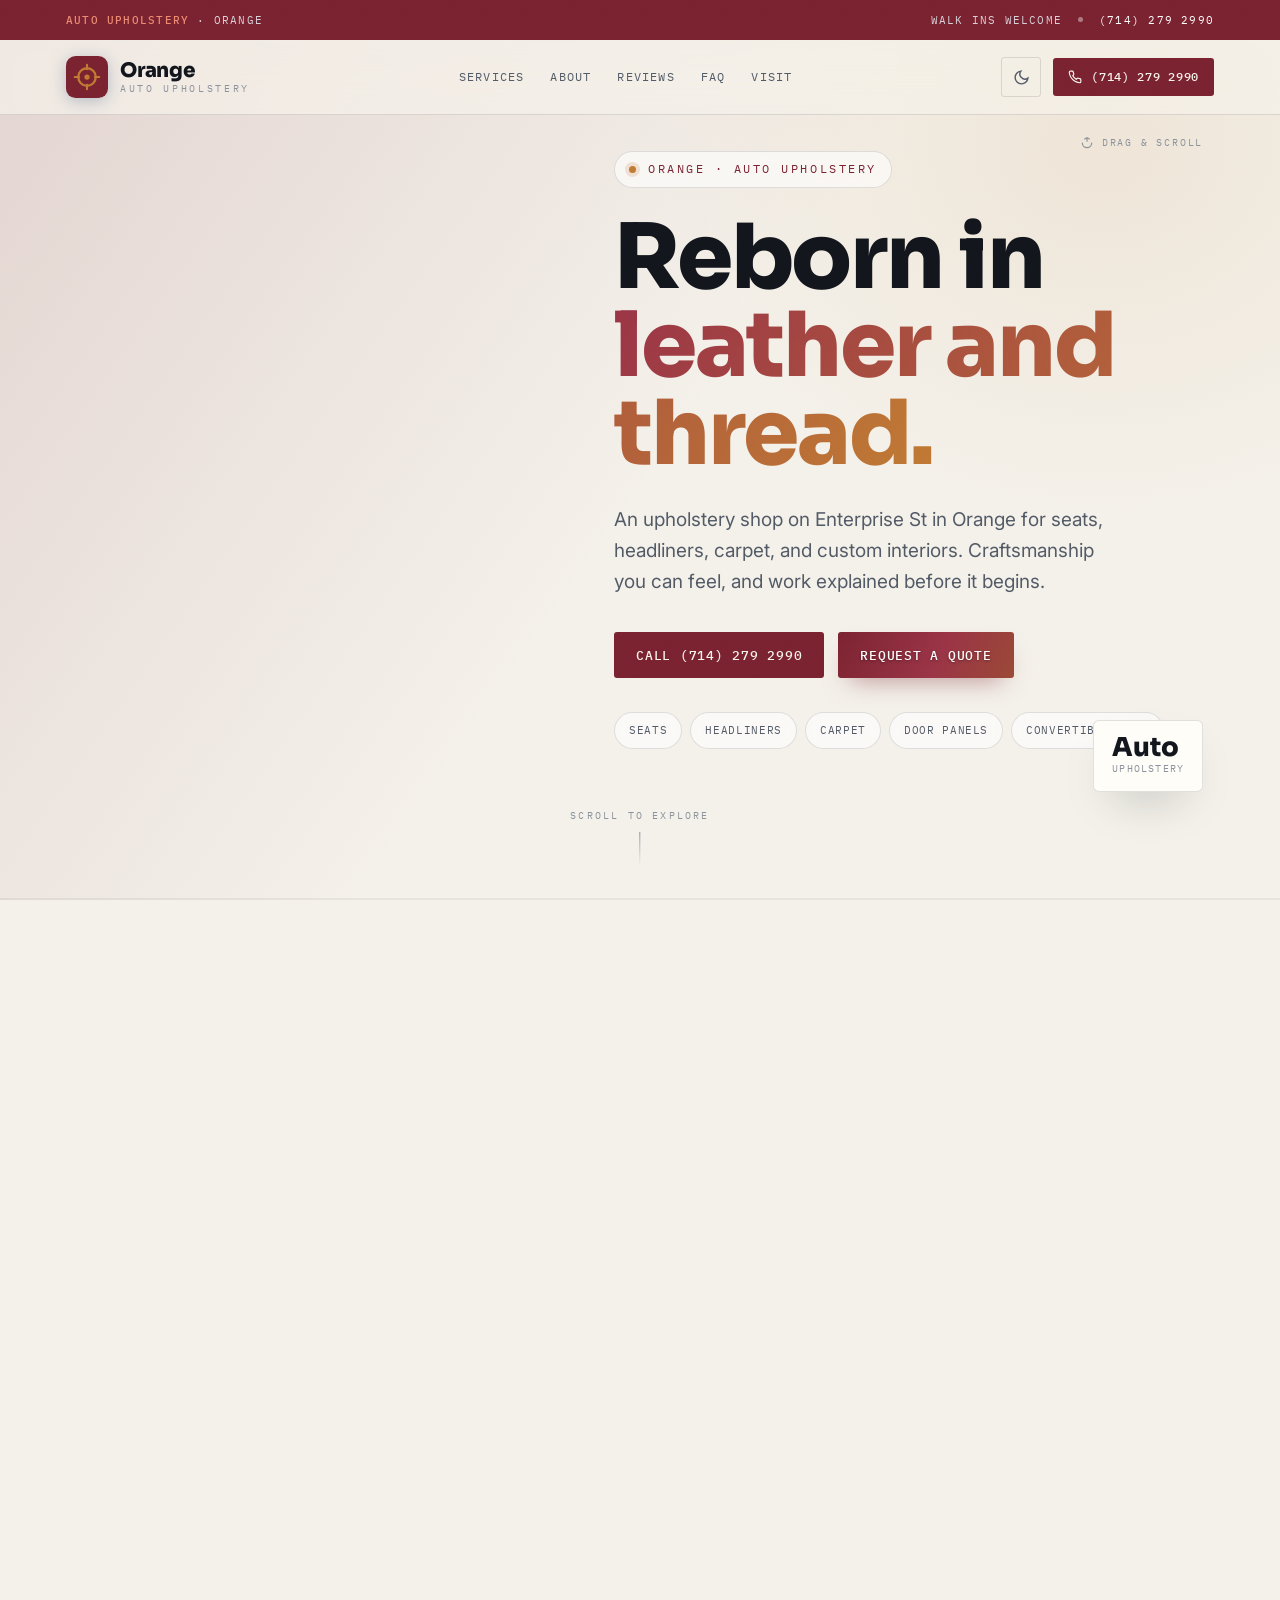
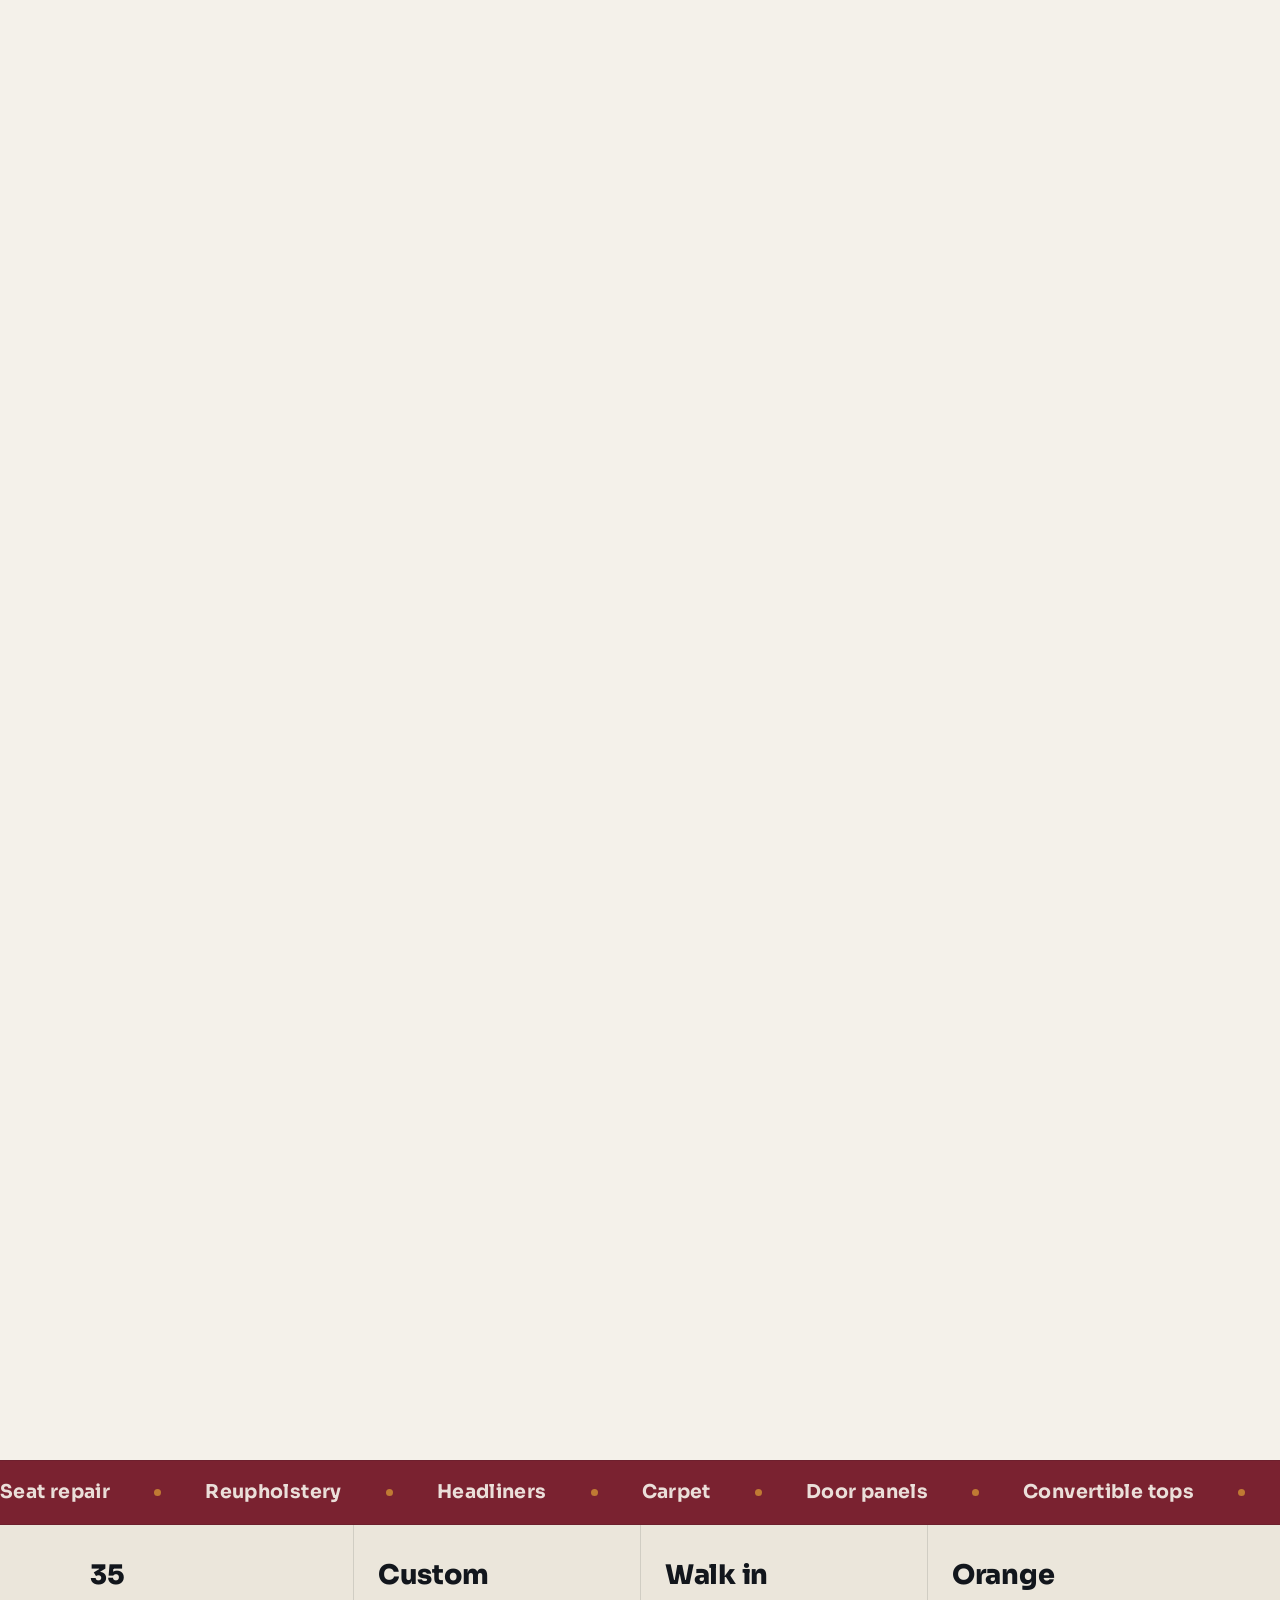
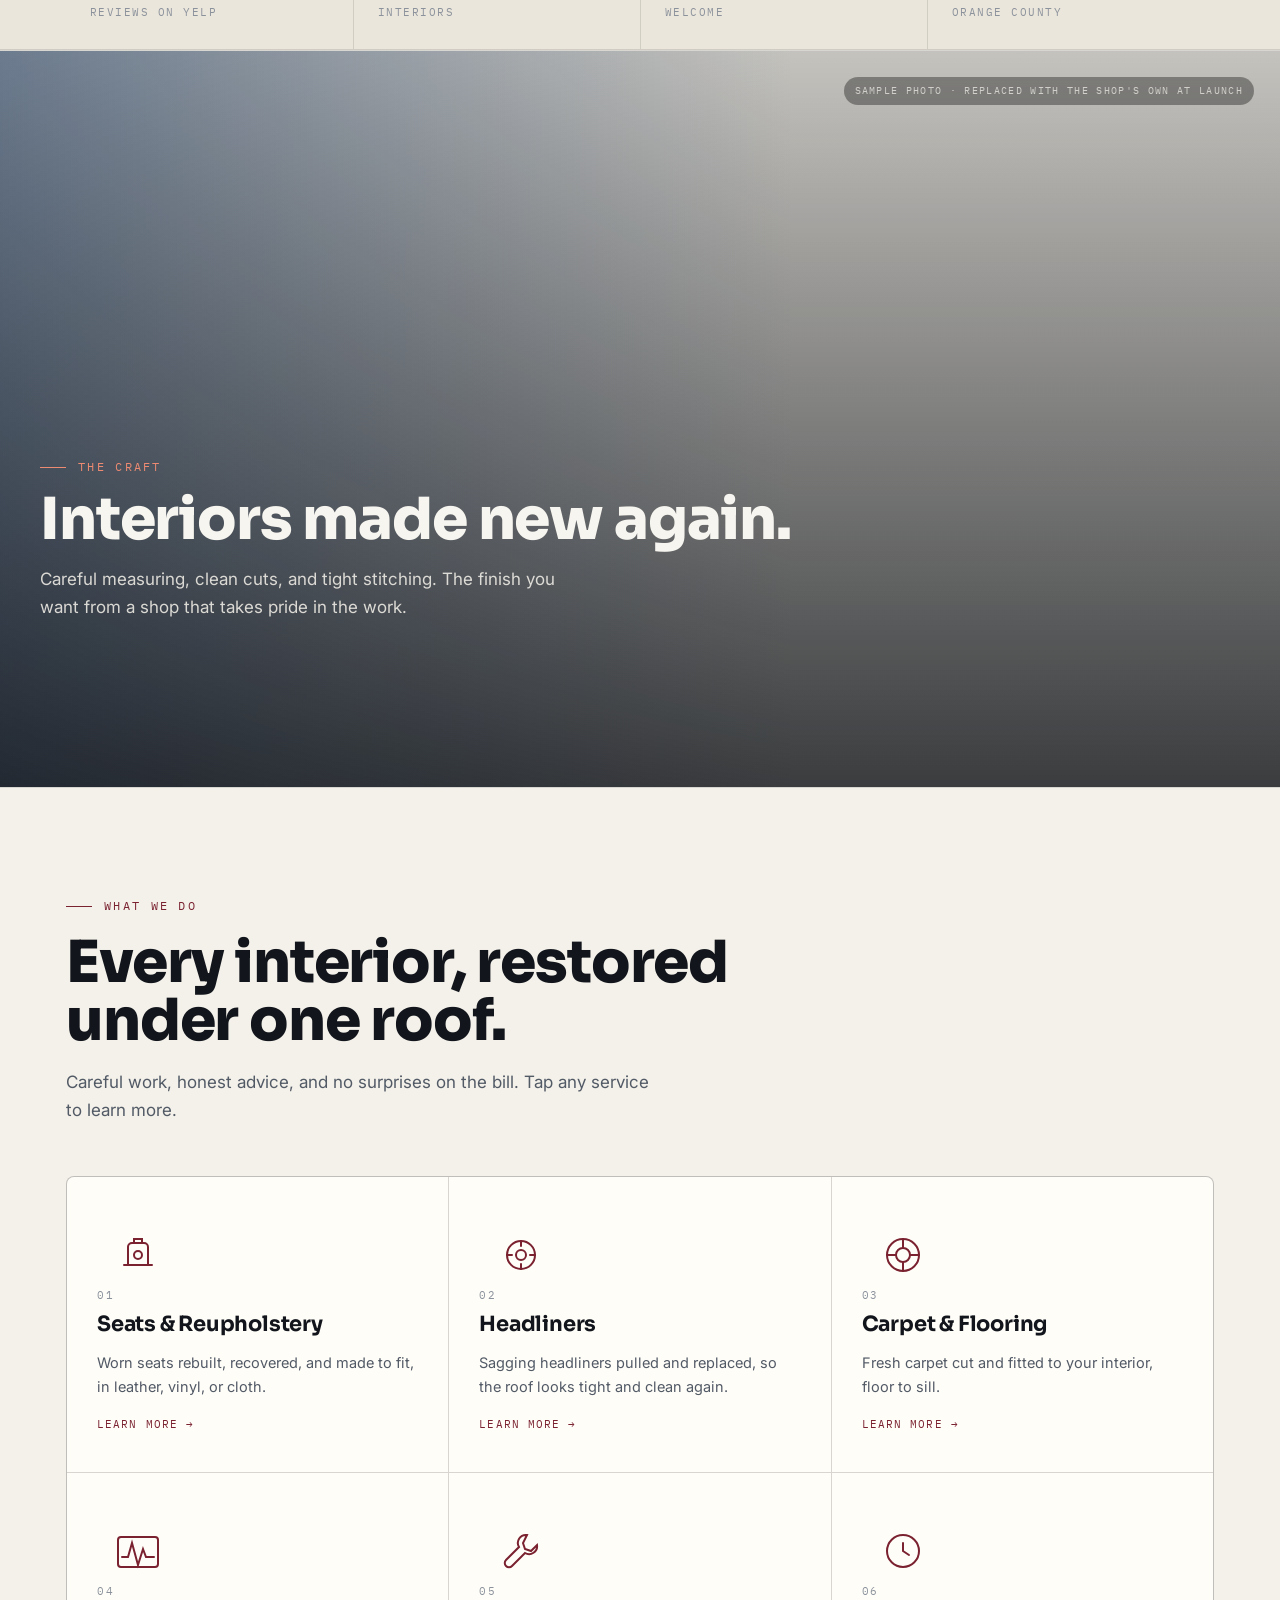
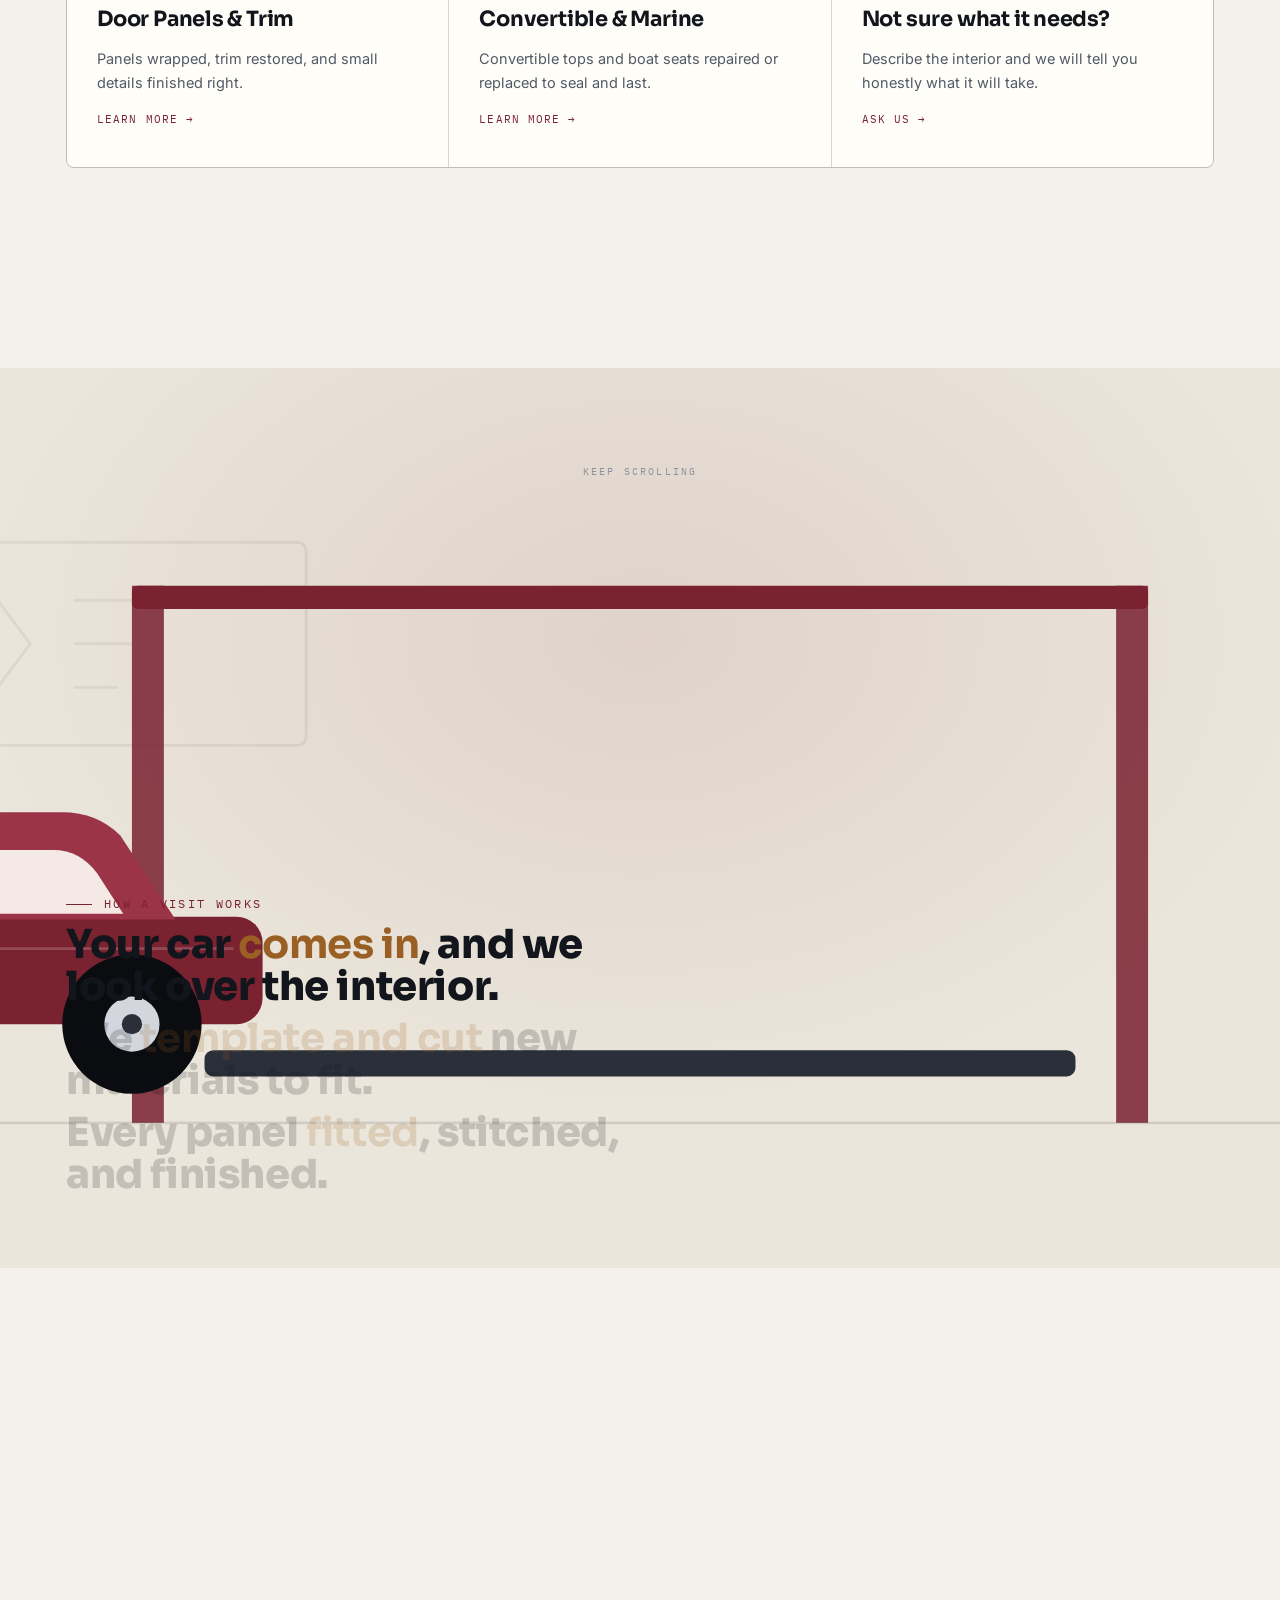
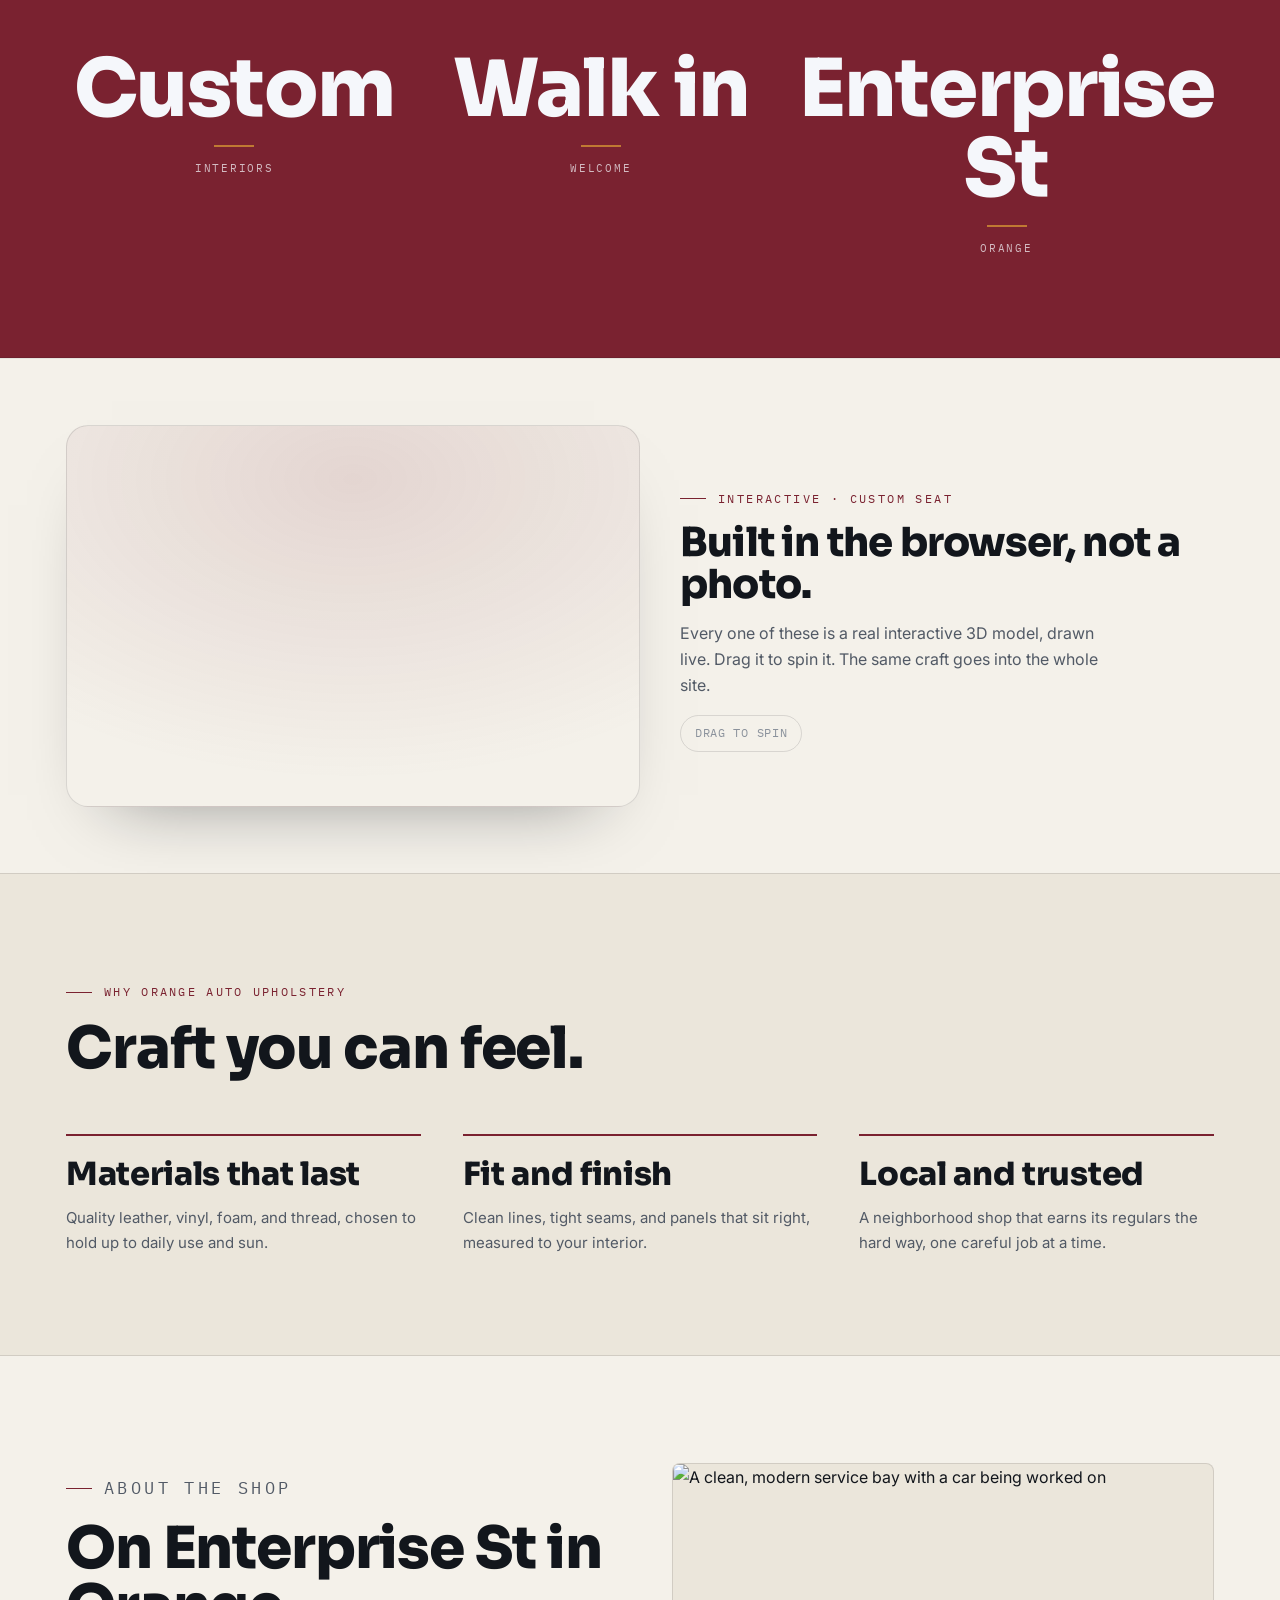
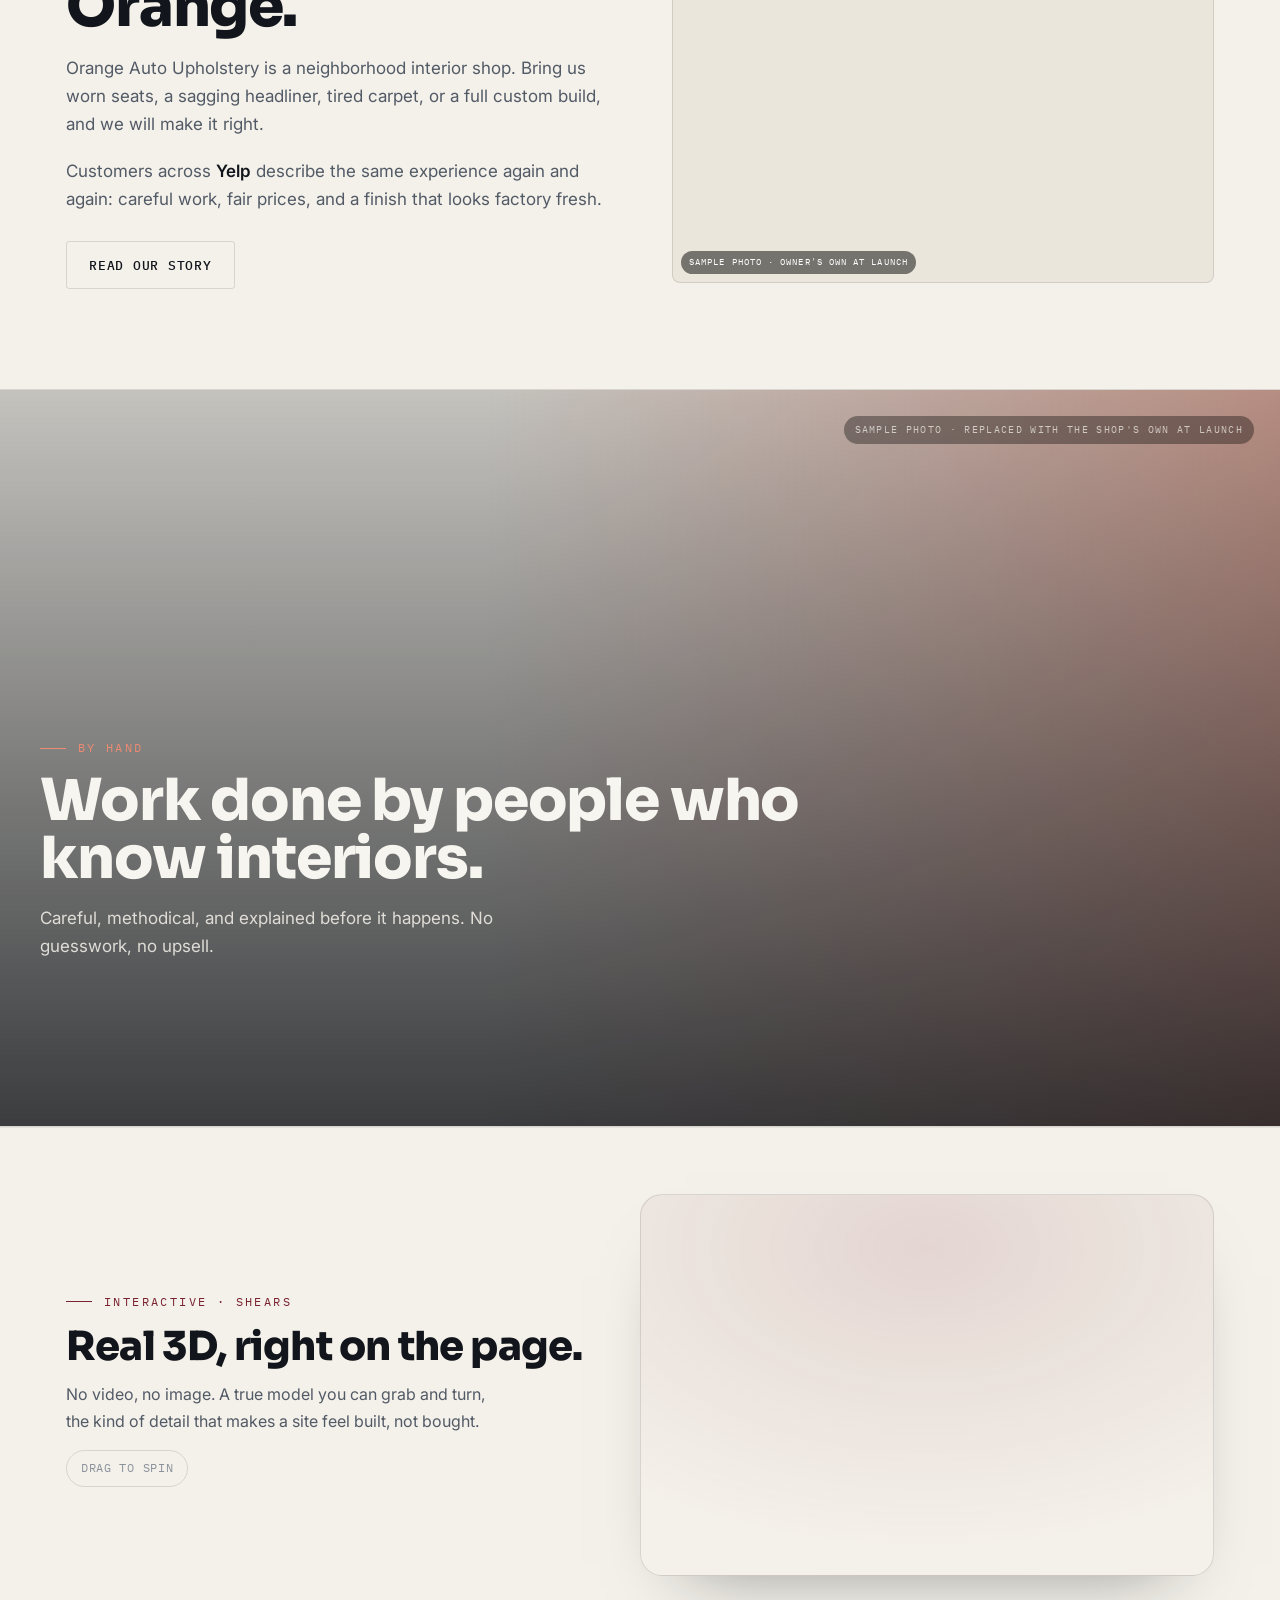
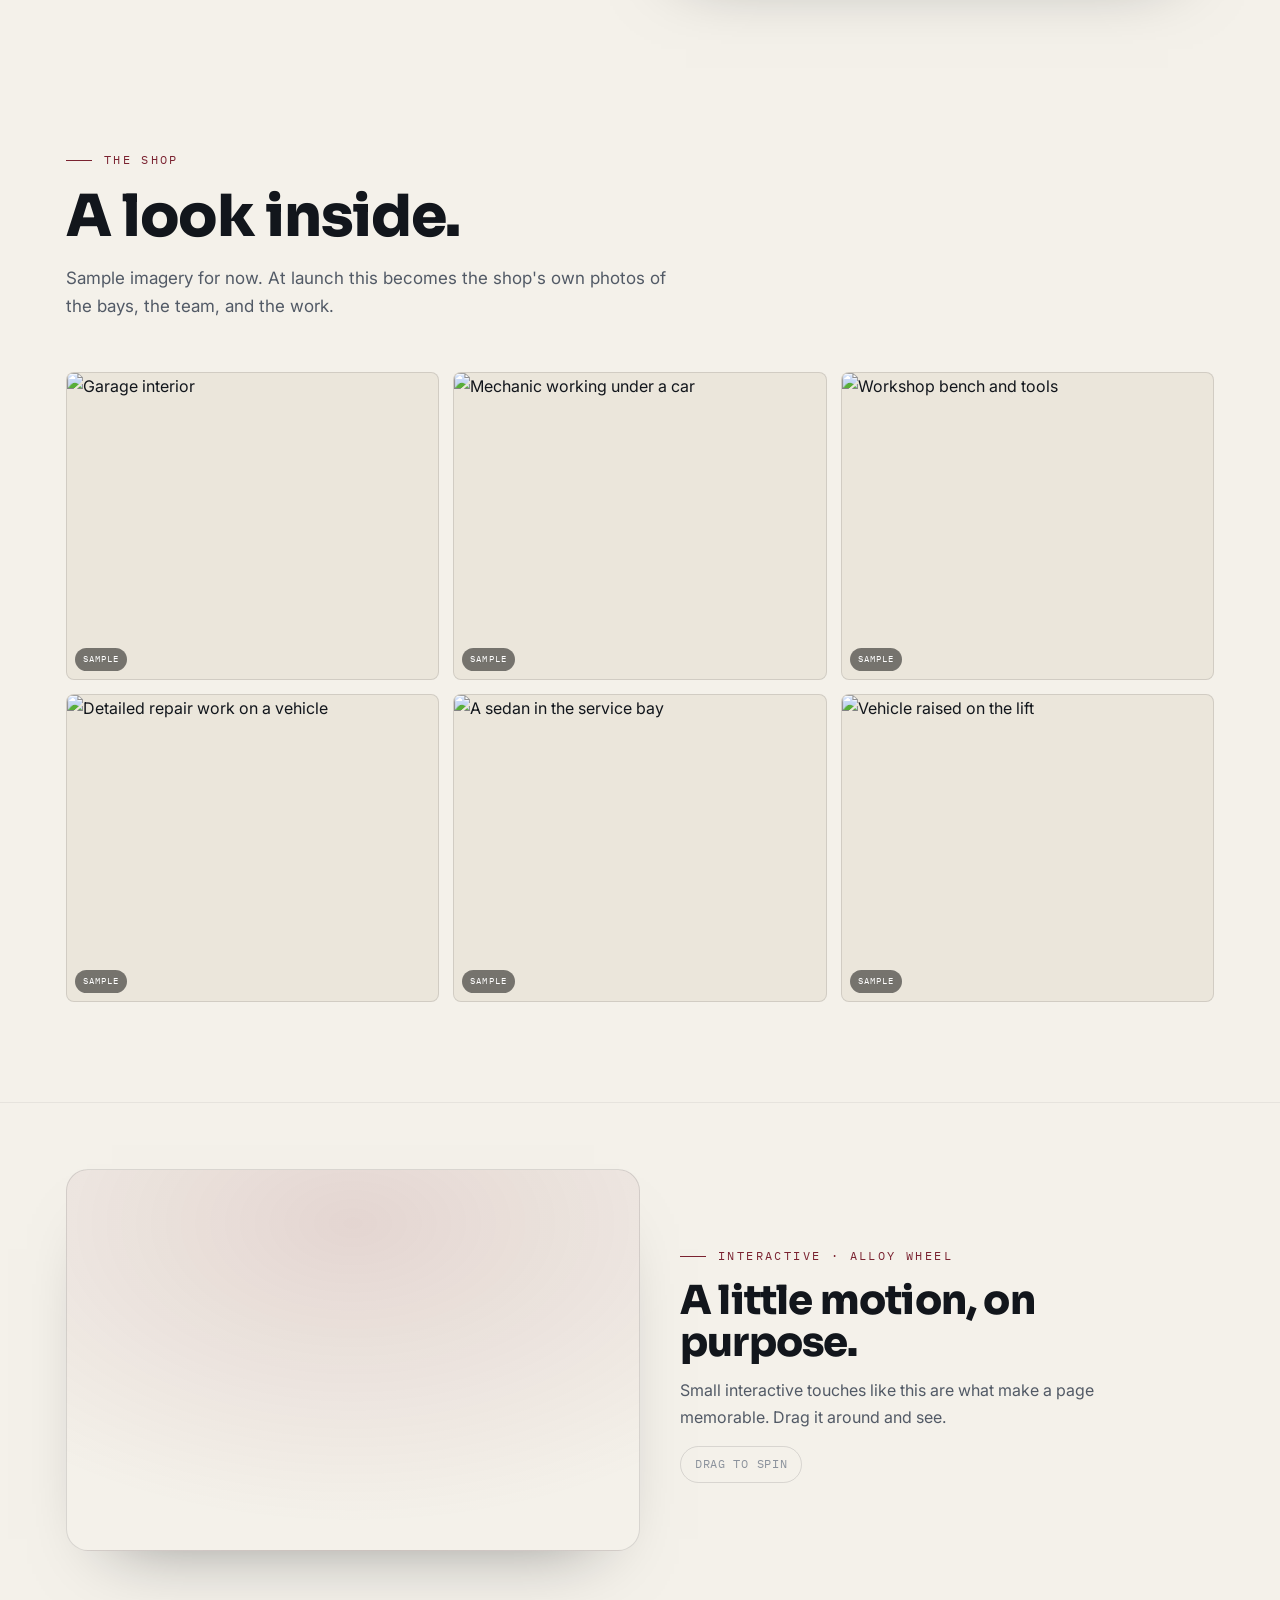
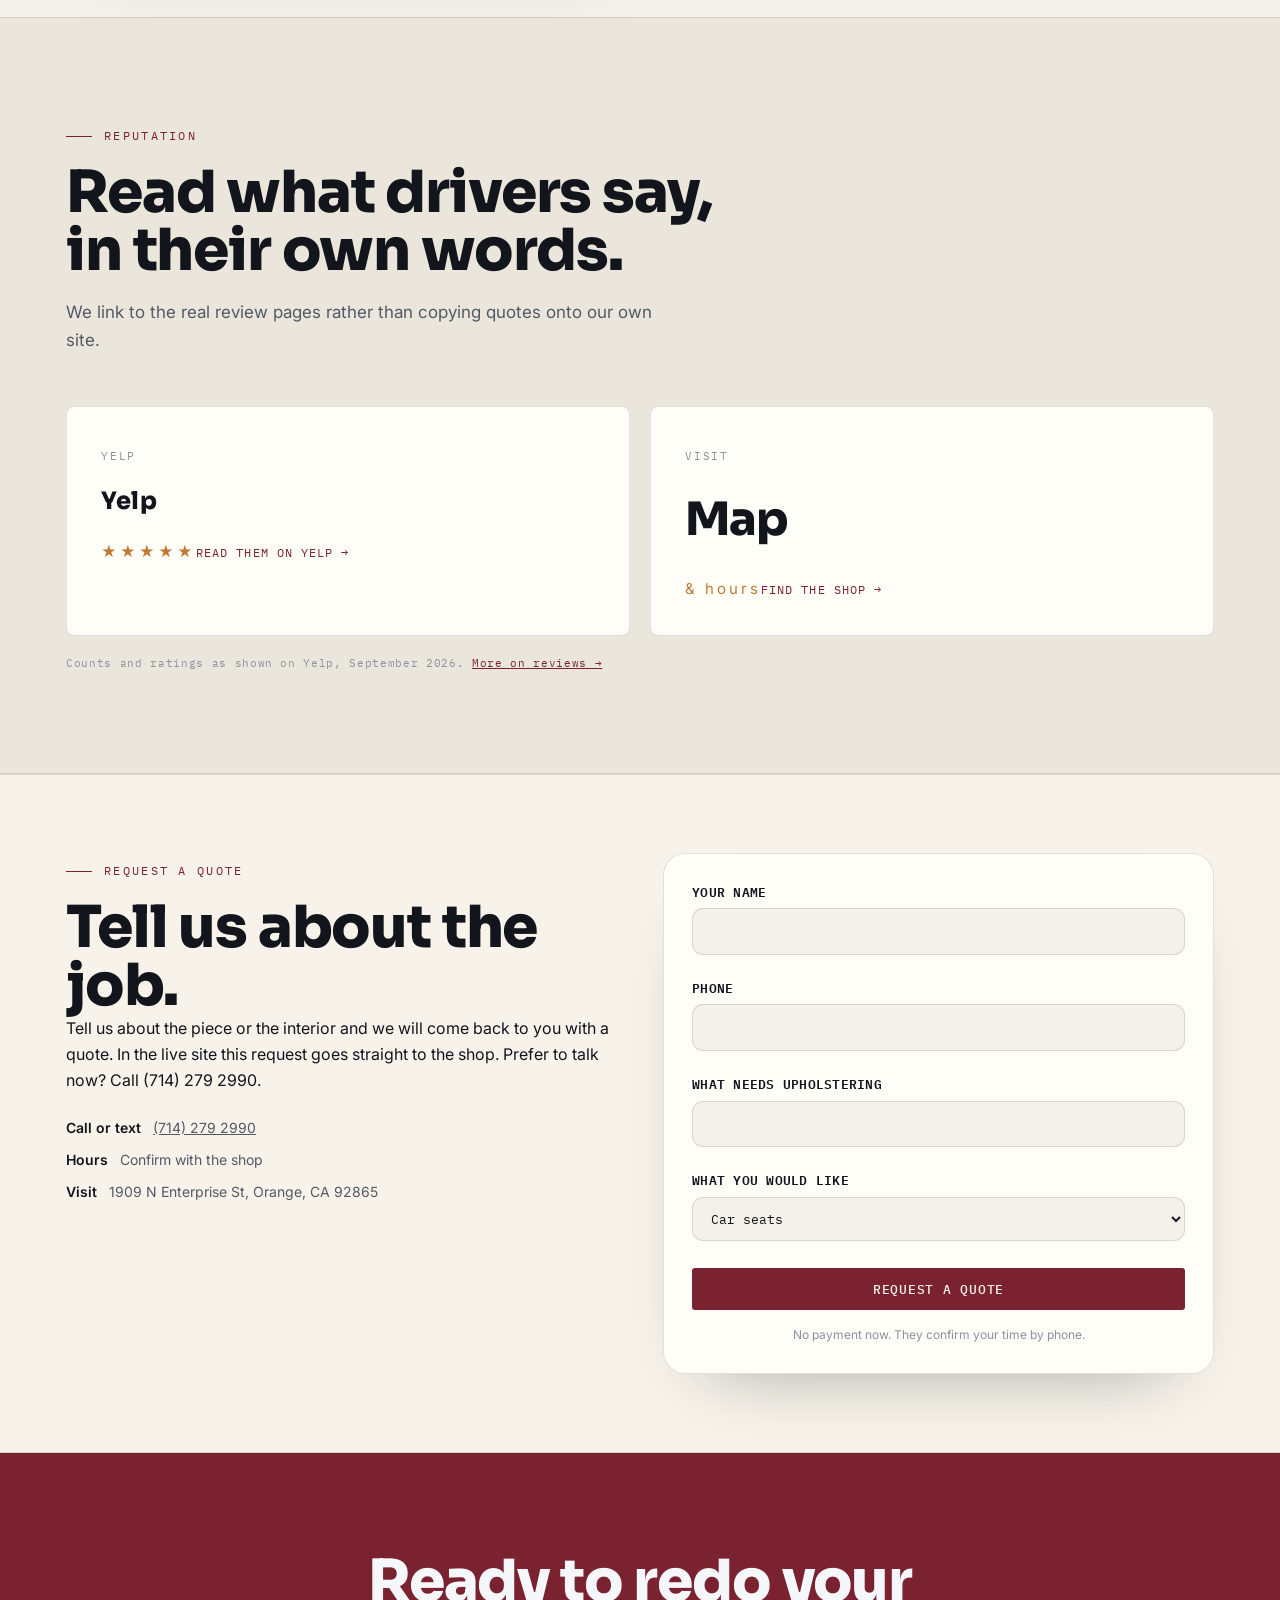
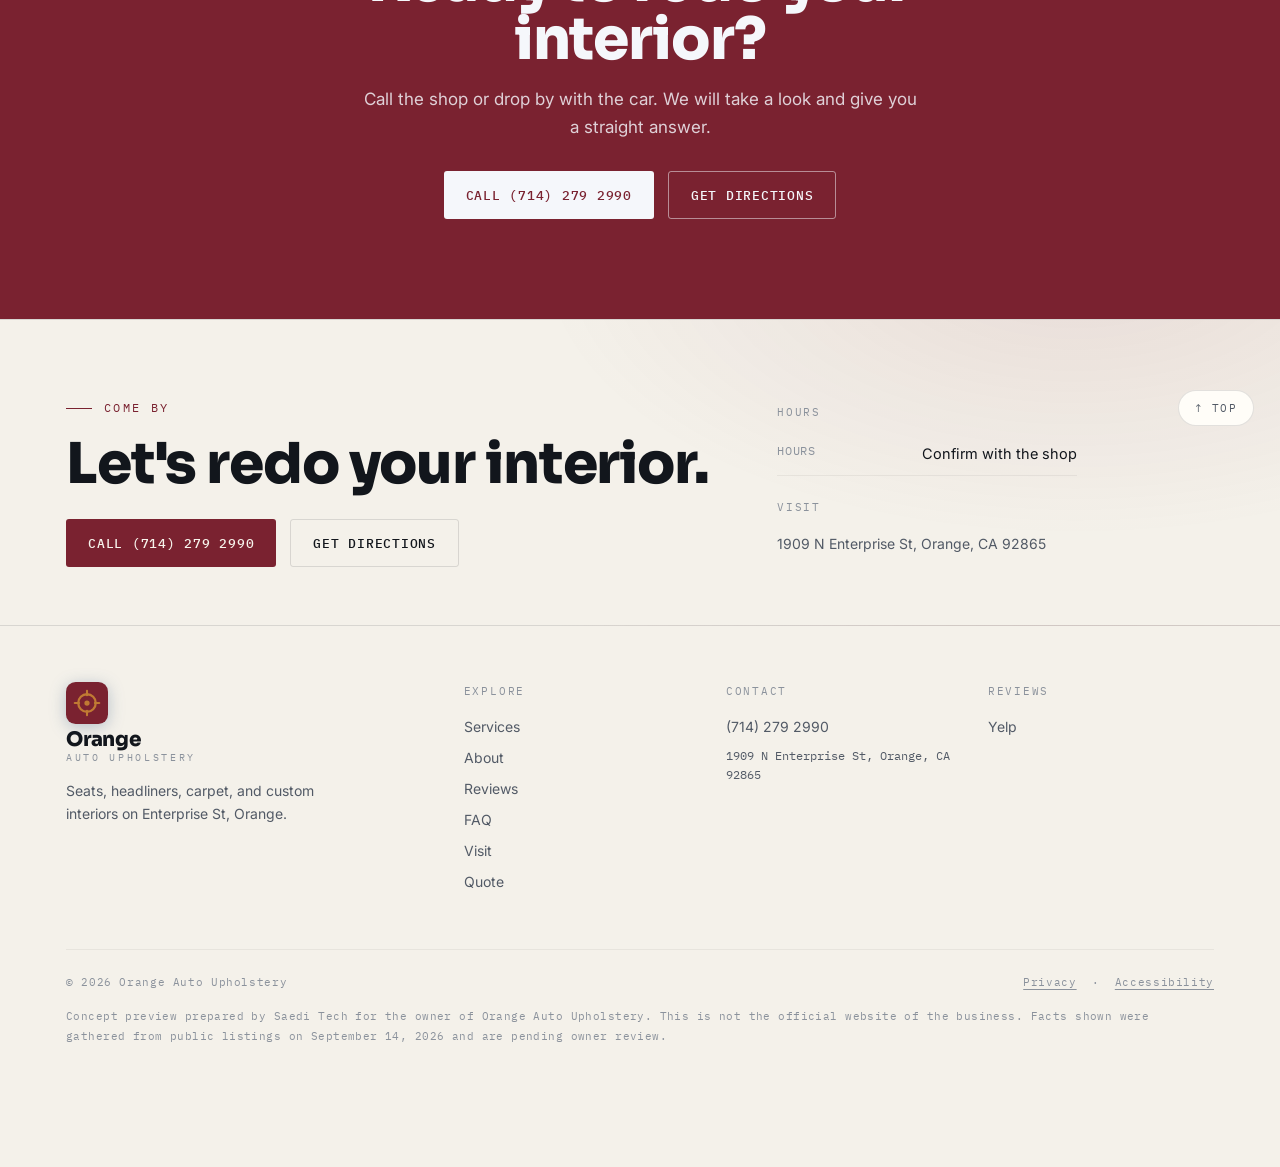
==== commit 9b24c783: "Fix 3D hero loading, page reveal, spread 3D across page, unique heroes, correct photos Co-Authored-B" ====
--- a/index.html
+++ b/index.html
@@ -57,7 +57,7 @@
         <p class="lede">An upholstery shop on Enterprise St in Orange for seats, headliners, carpet, and custom interiors. Craftsmanship you can feel, and work explained before it begins.</p>
         <div class="cta">
           <a class="btn btn-fill" href="tel:+17142792990">Call (714) 279 2990</a>
-          <a class="btn btn-line" href="#book">Request a quote</a>
+          <a class="btn btn-book" href="#book">Request a quote</a>
         </div>
         <div class="chips" aria-label="What we do"><span class="chip">Seats</span><span class="chip">Headliners</span><span class="chip">Carpet</span><span class="chip">Door panels</span><span class="chip">Convertible tops</span></div>
       </div>
--- a/assets/site.css
+++ b/assets/site.css
@@ -411,3 +411,9 @@
 .hero.hb-3 .hero-bg{background:linear-gradient(125deg,var(--hero-a),transparent 52%),radial-gradient(48% 58% at 86% 16%,var(--hero-b),transparent 72%),var(--bg)}
 .hero.hb-grid .hero-bg{background-image:radial-gradient(58% 52% at 72% 36%,var(--hero-a),transparent 70%),linear-gradient(var(--line2) 1px,transparent 1px),linear-gradient(90deg,var(--line2) 1px,transparent 1px);background-size:auto,46px 46px,46px 46px;background-color:var(--bg)}
 .hero.hb-diag .hero-bg{background:repeating-linear-gradient(45deg,var(--hero-a) 0,var(--hero-a) 2px,transparent 2px,transparent 26px),radial-gradient(50% 52% at 18% 82%,var(--hero-b),transparent 72%),var(--bg)}
+
+/* ---- vibrant booking button (mix of both brand colors) ---- */
+.btn-book{background:linear-gradient(115deg,var(--indigo) 0%,var(--indigo-2) 40%,var(--shu-tx) 100%);color:#fff;border:none;background-size:150% 150%;background-position:0% 50%;text-shadow:0 1px 3px rgba(0,0,0,.38);box-shadow:0 12px 26px -12px color-mix(in srgb,var(--indigo) 55%,transparent);transition:background-position .55s var(--ease),transform .2s,box-shadow .3s,filter .3s}
+.btn-book:hover{background-position:100% 50%;transform:translateY(-1px);box-shadow:0 18px 32px -12px color-mix(in srgb,var(--indigo) 62%,transparent)}
+.btn-book:active{transform:translateY(0)}
+.navlinks a[href$="#book"],.navlinks a[href$="#book"]:hover{color:var(--shu-tx);font-weight:600}
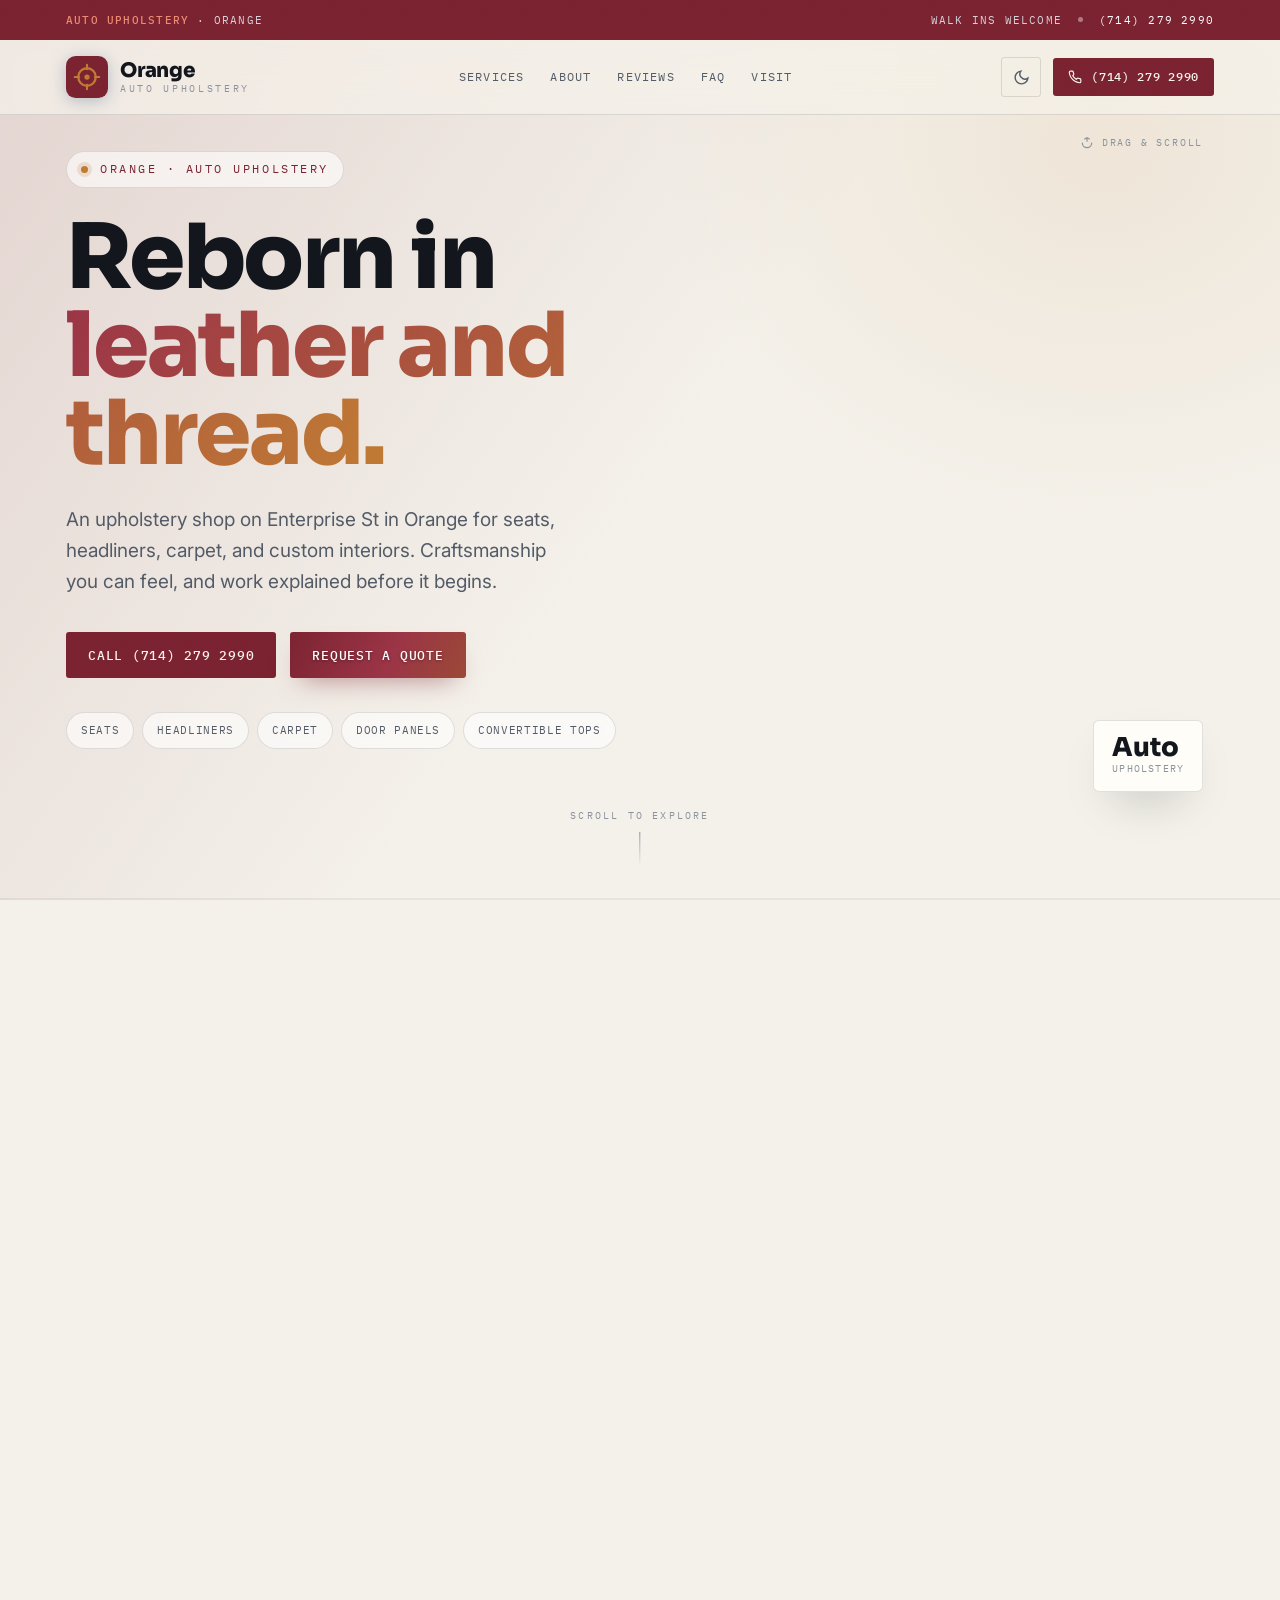
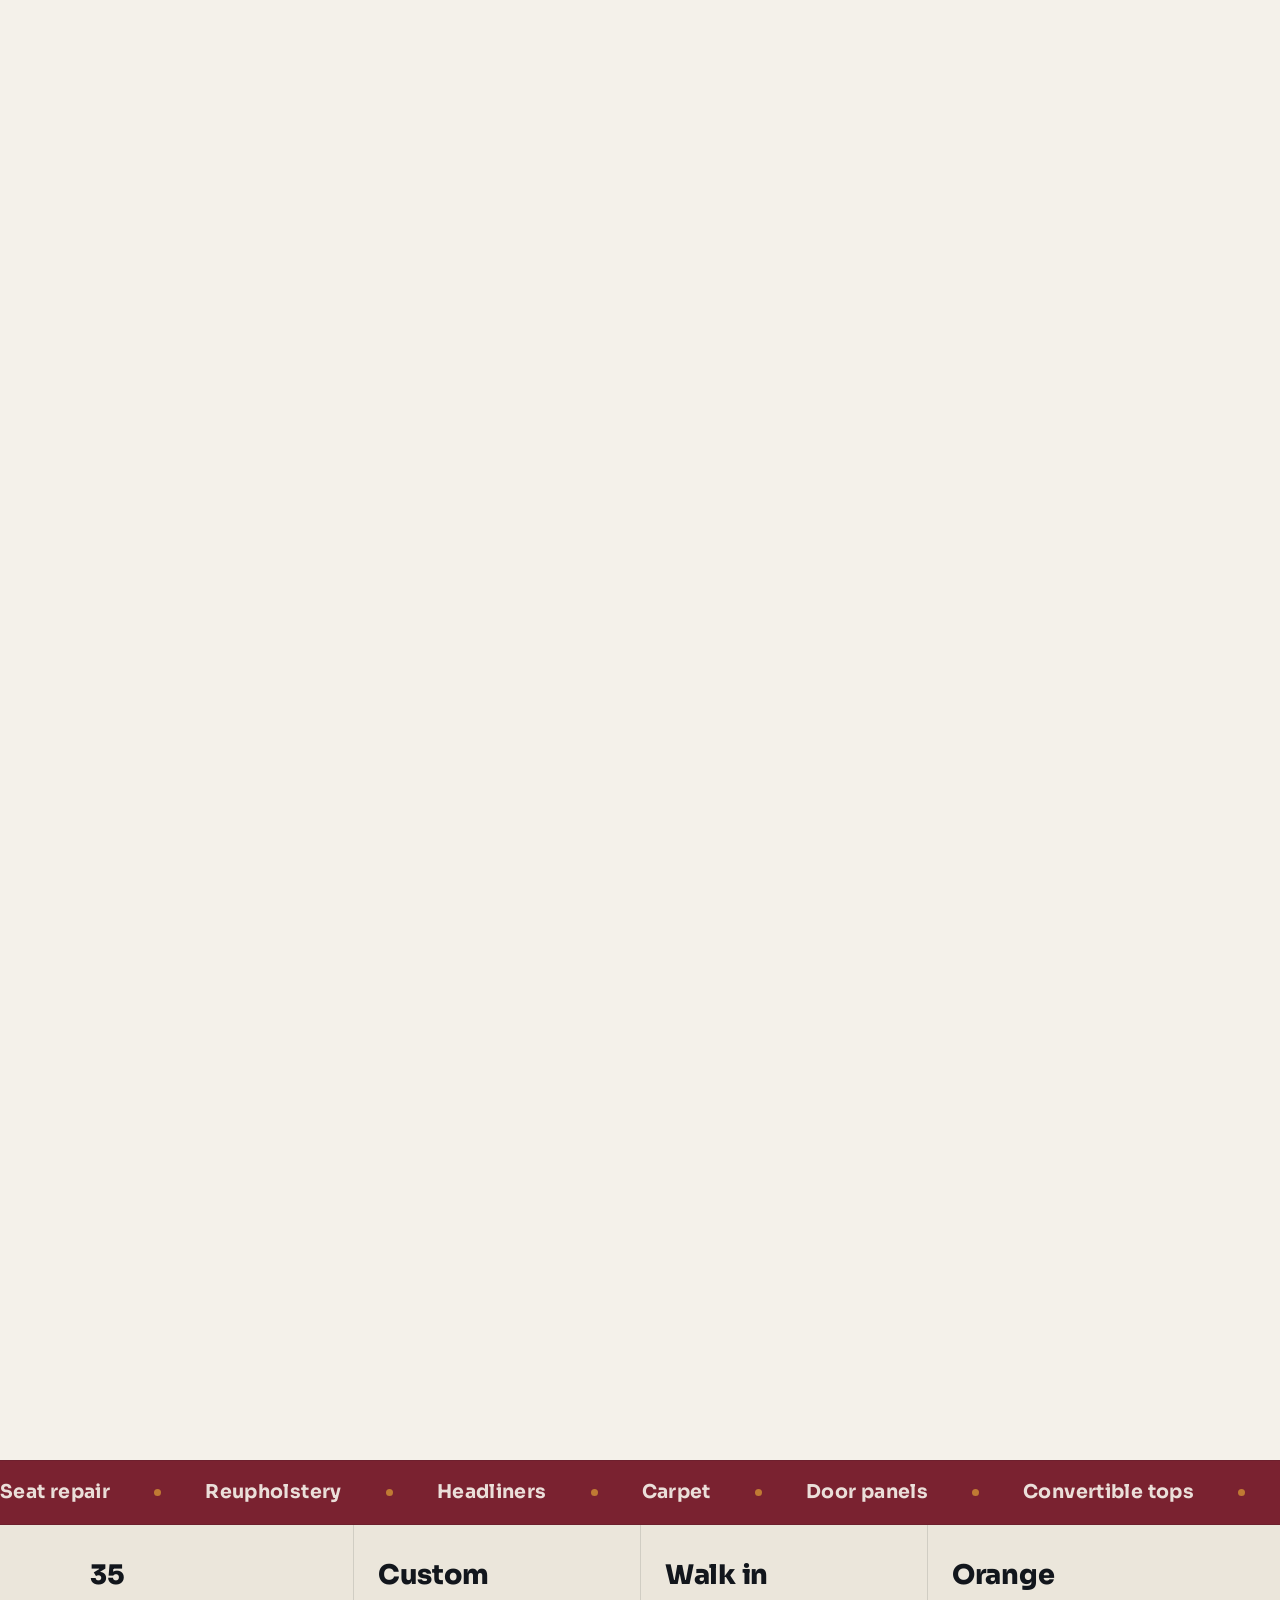
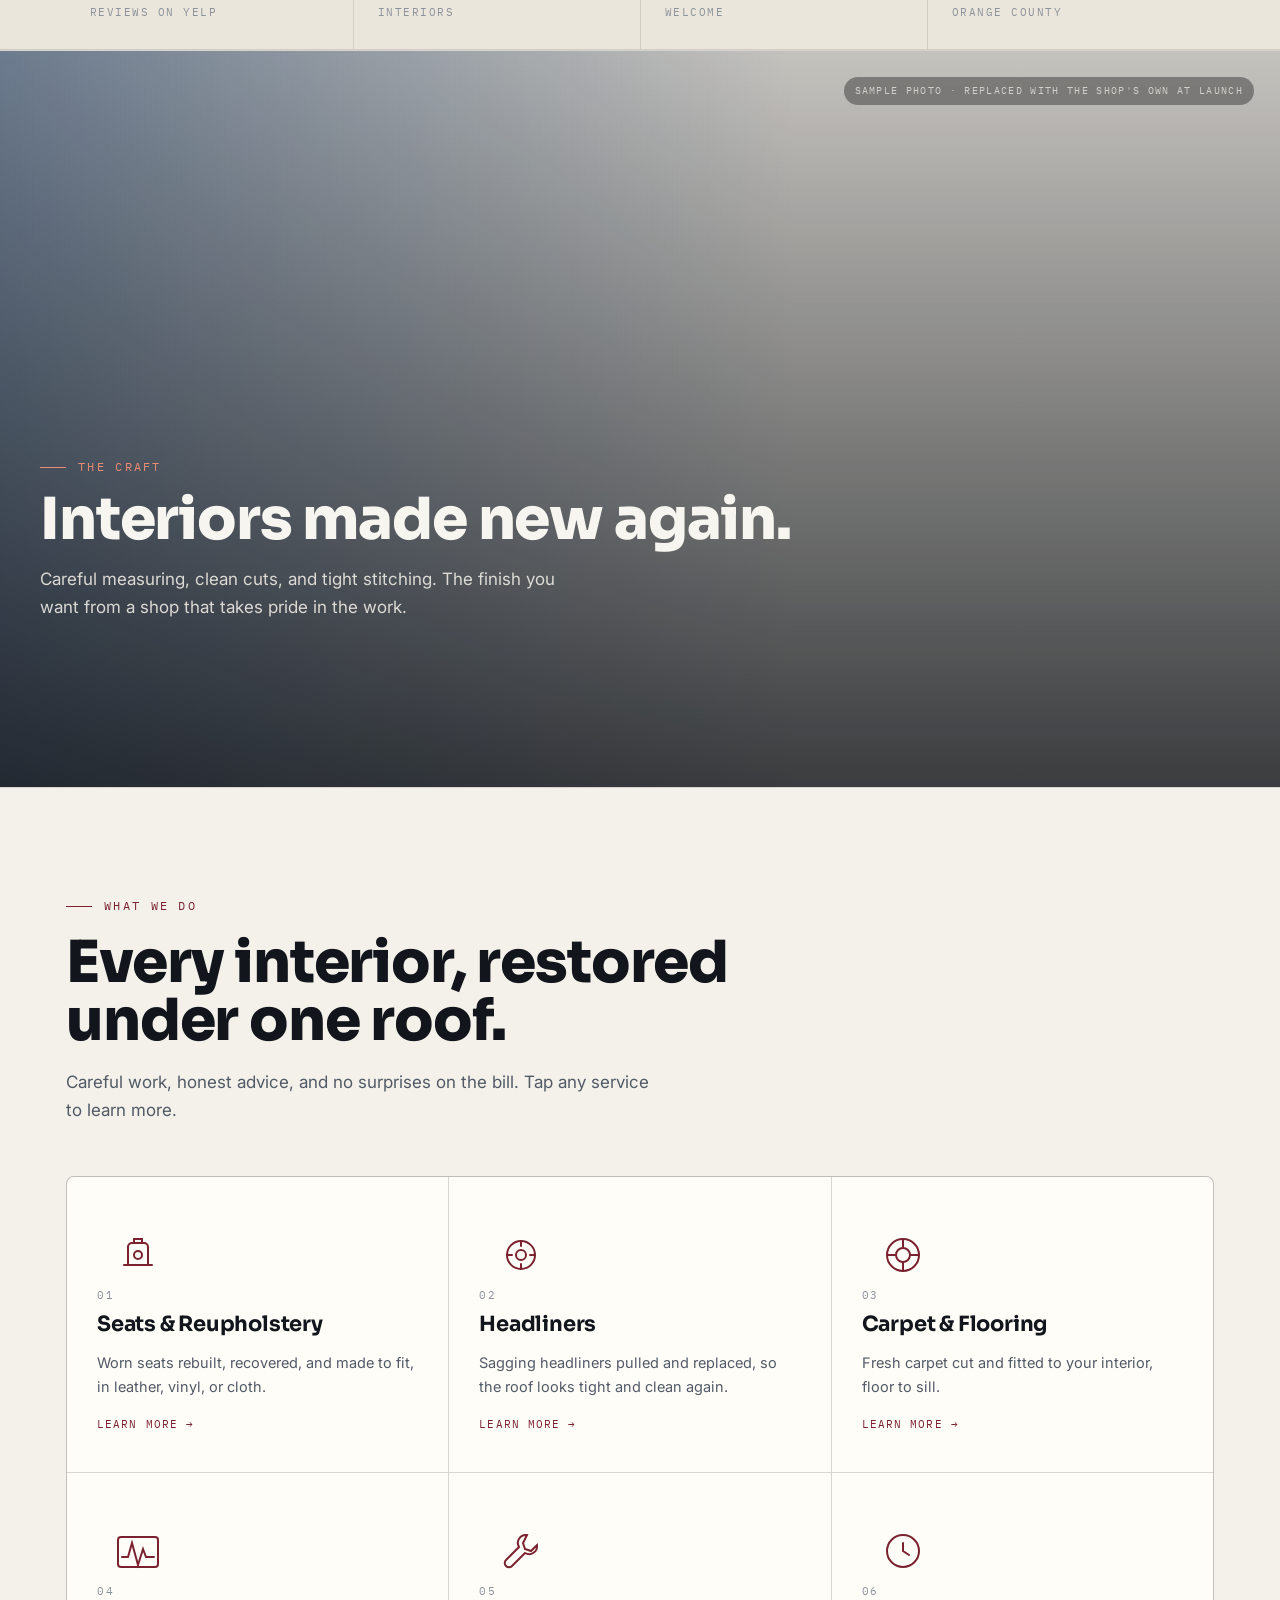
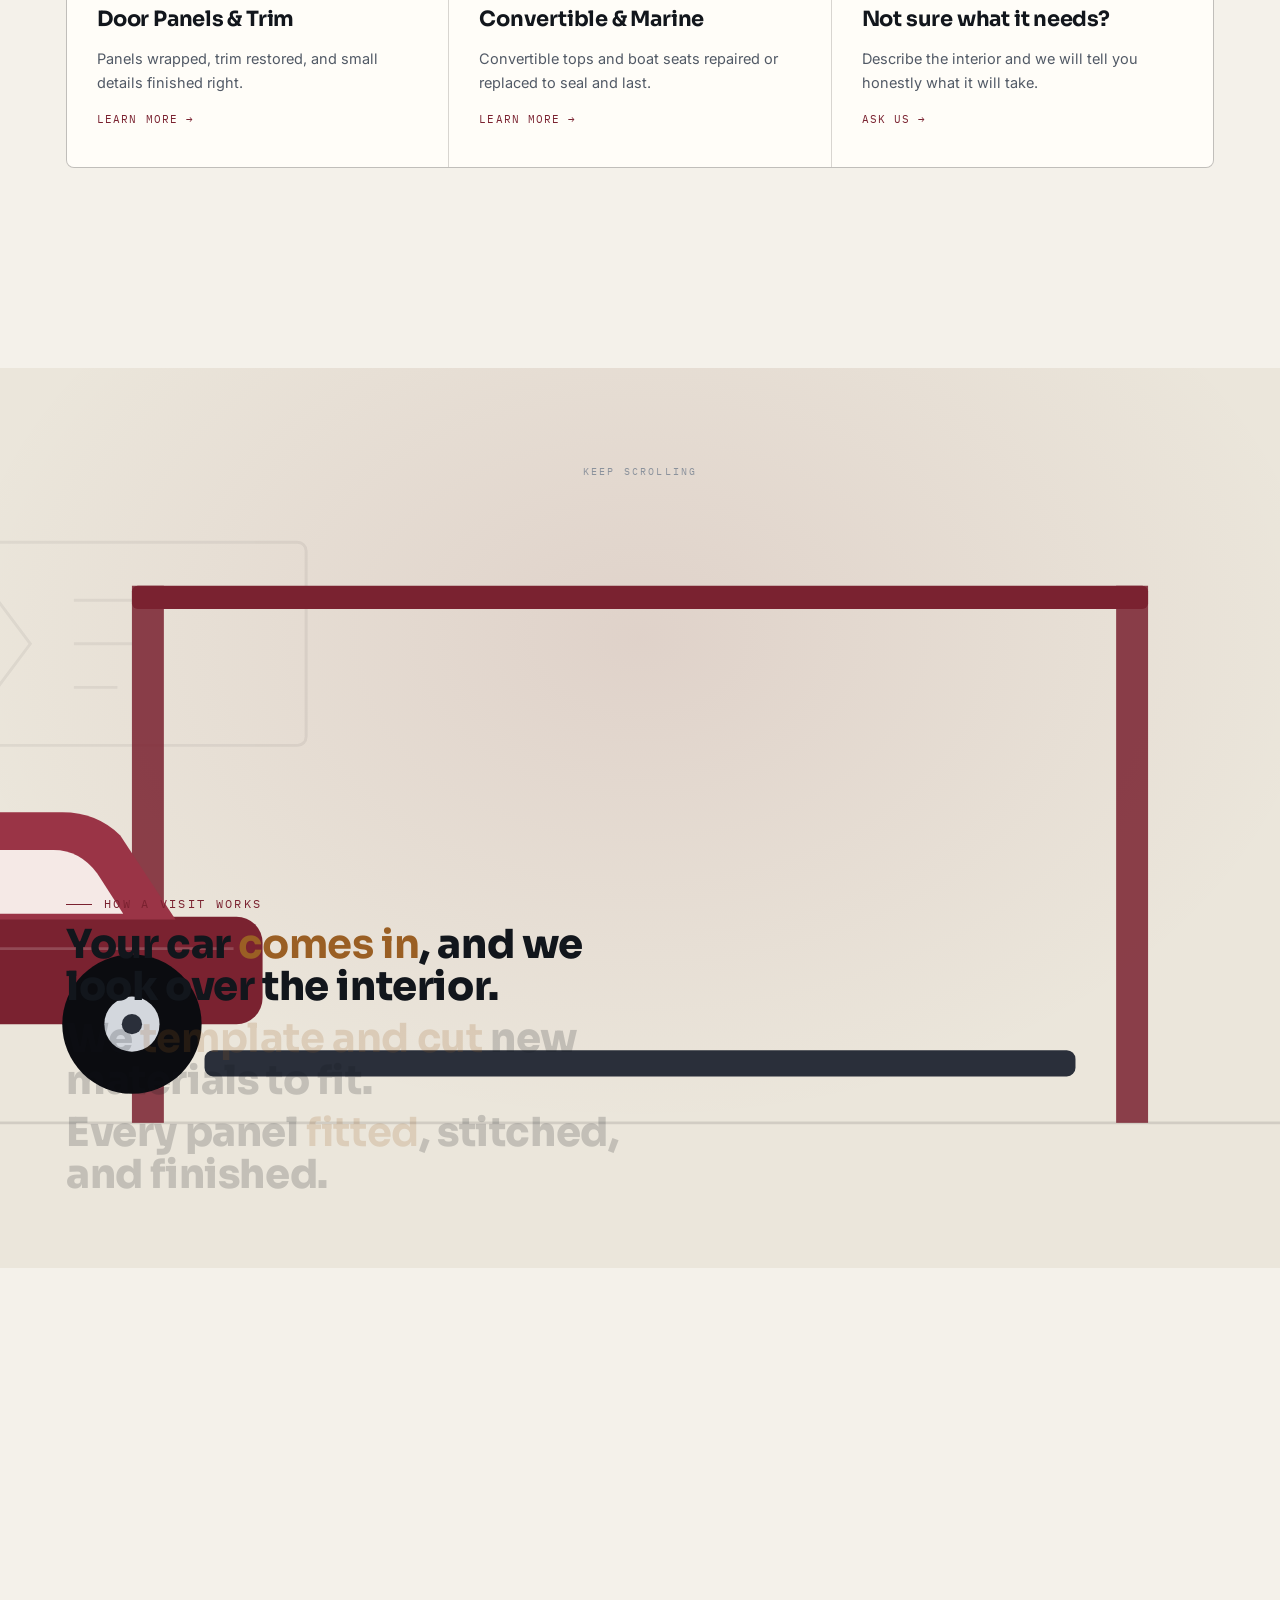
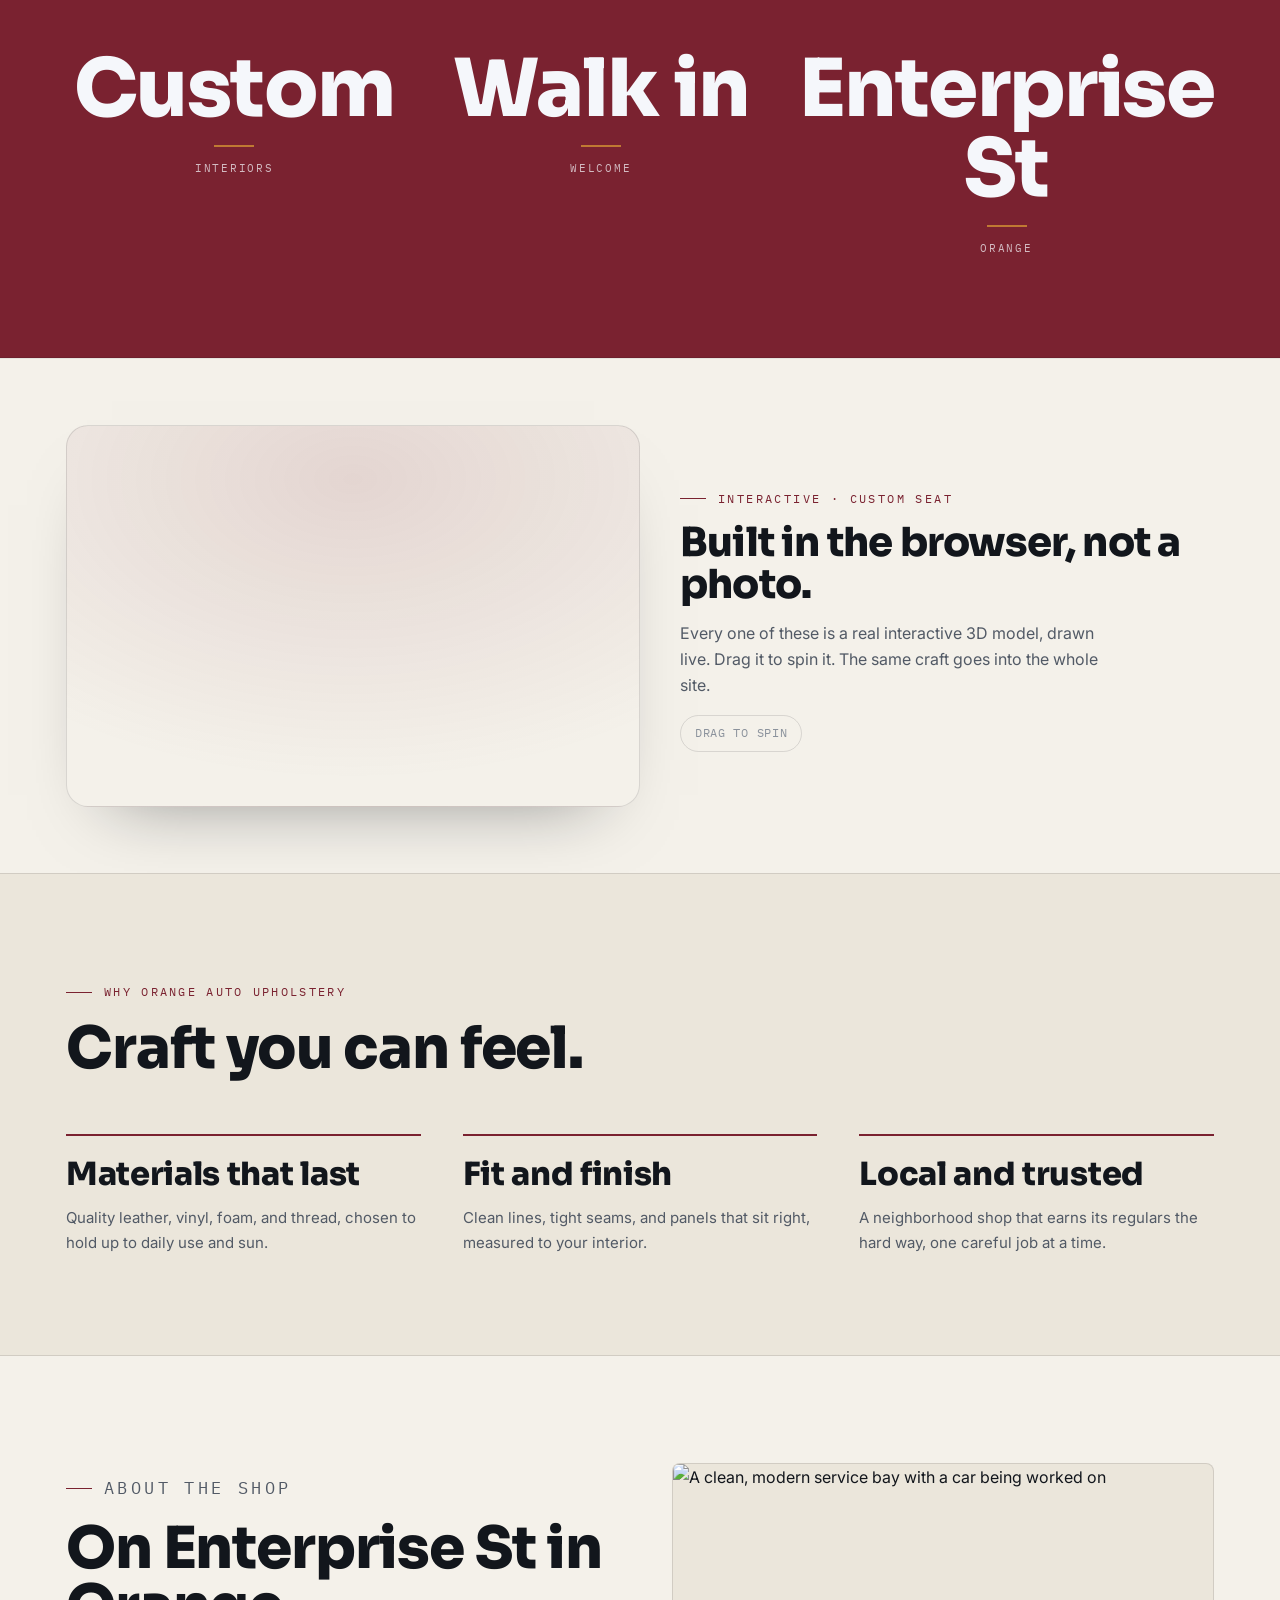
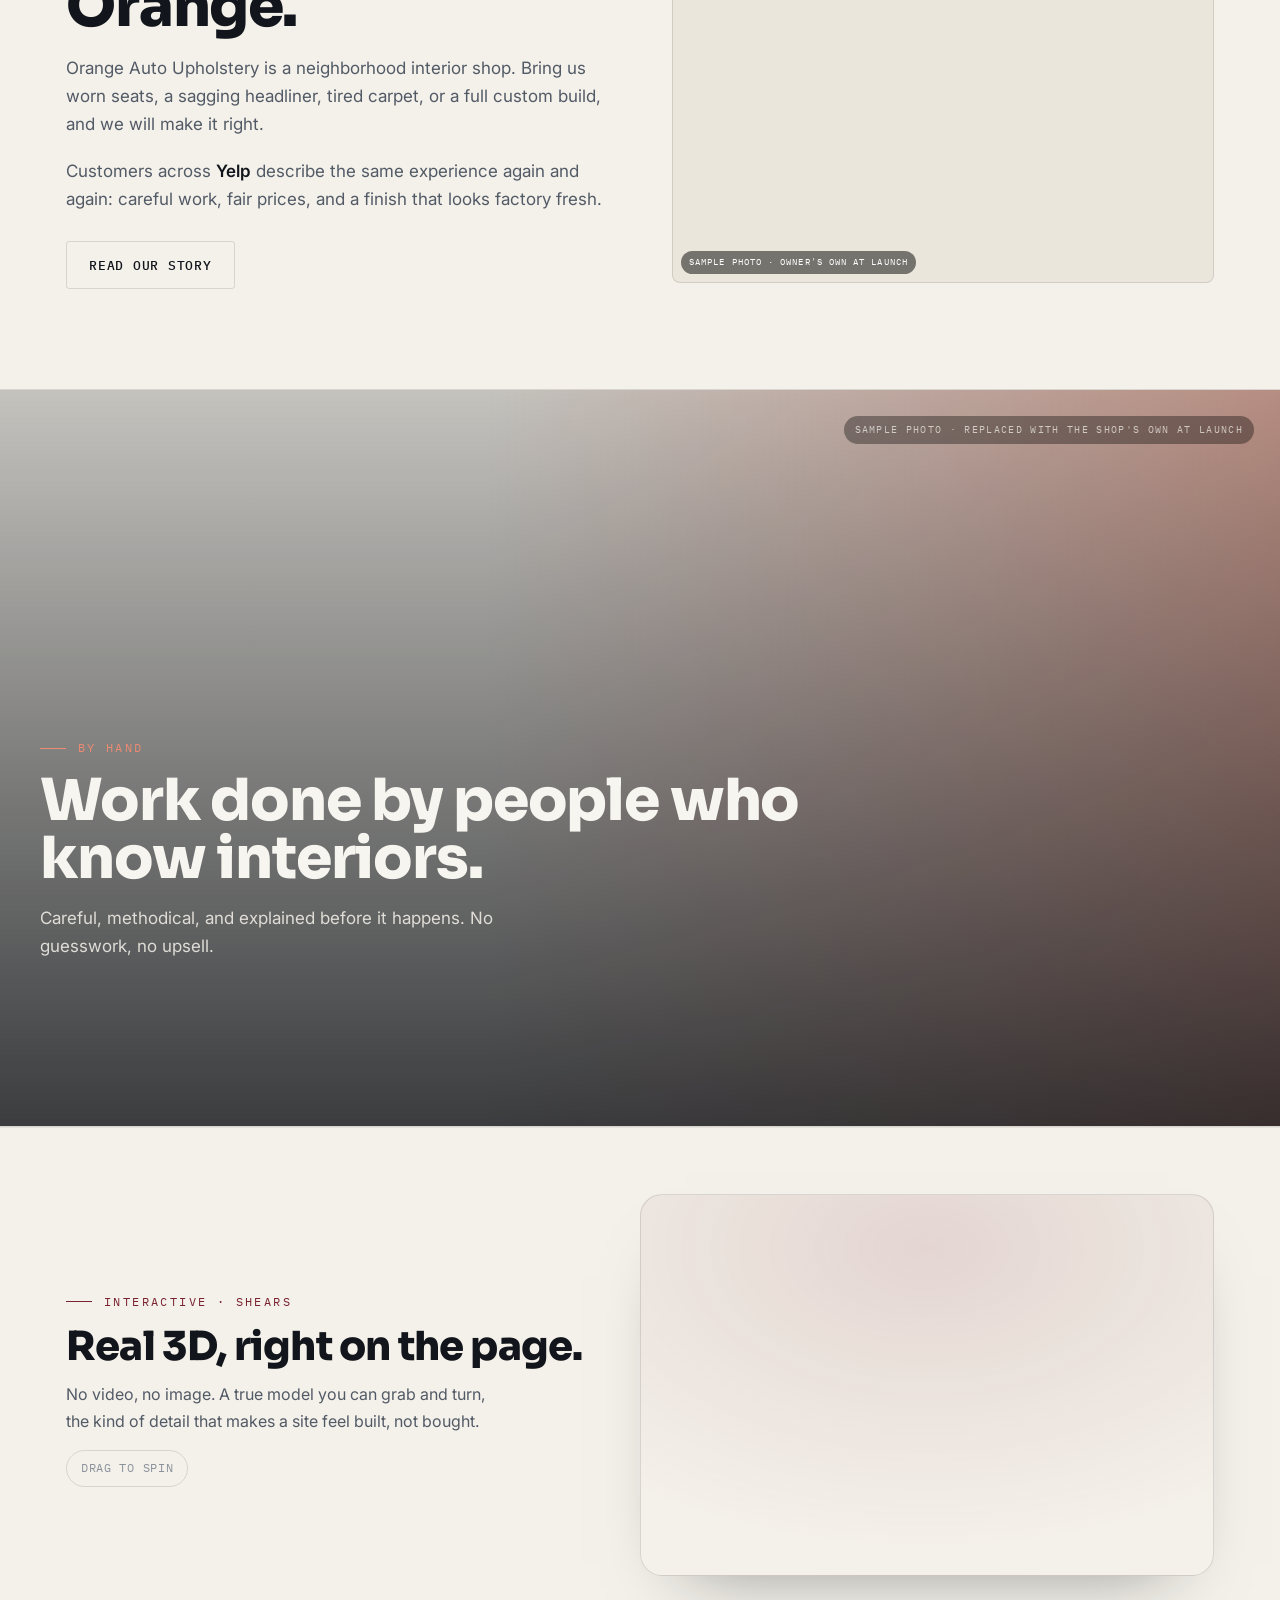
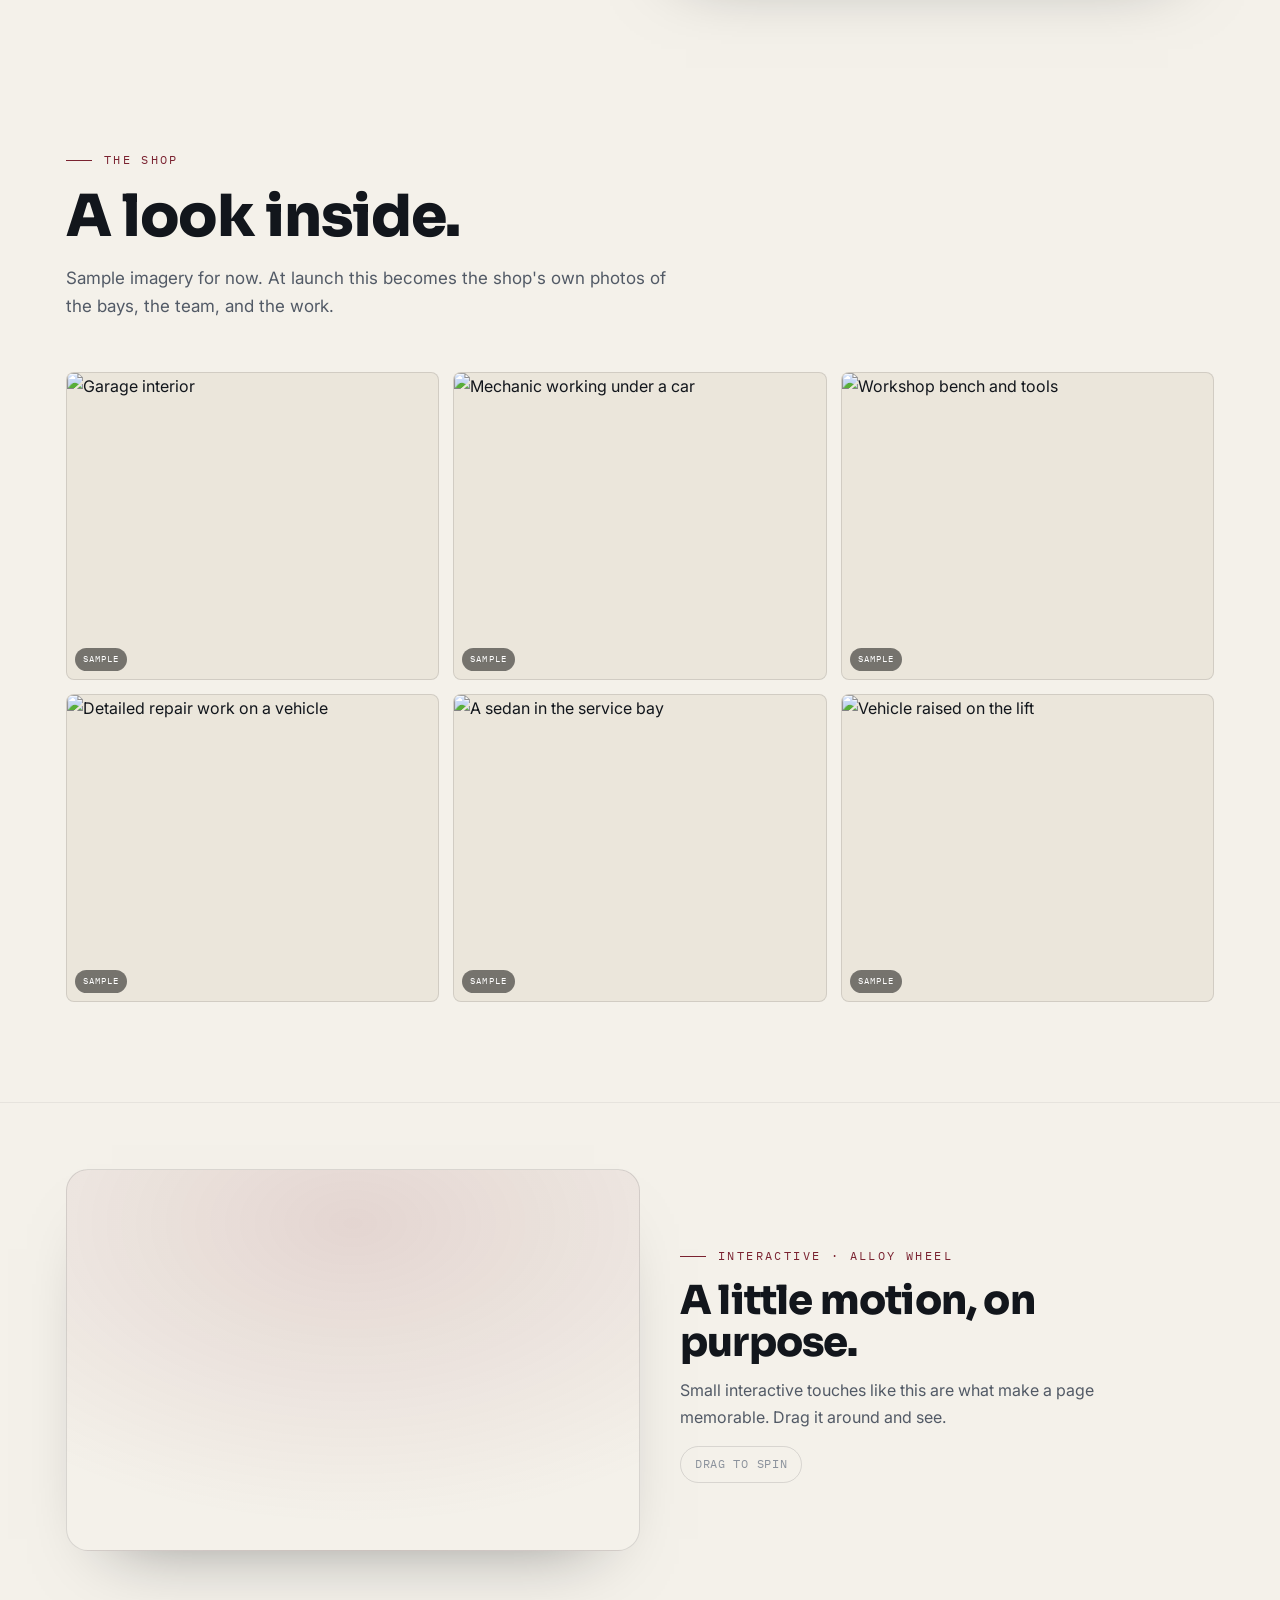
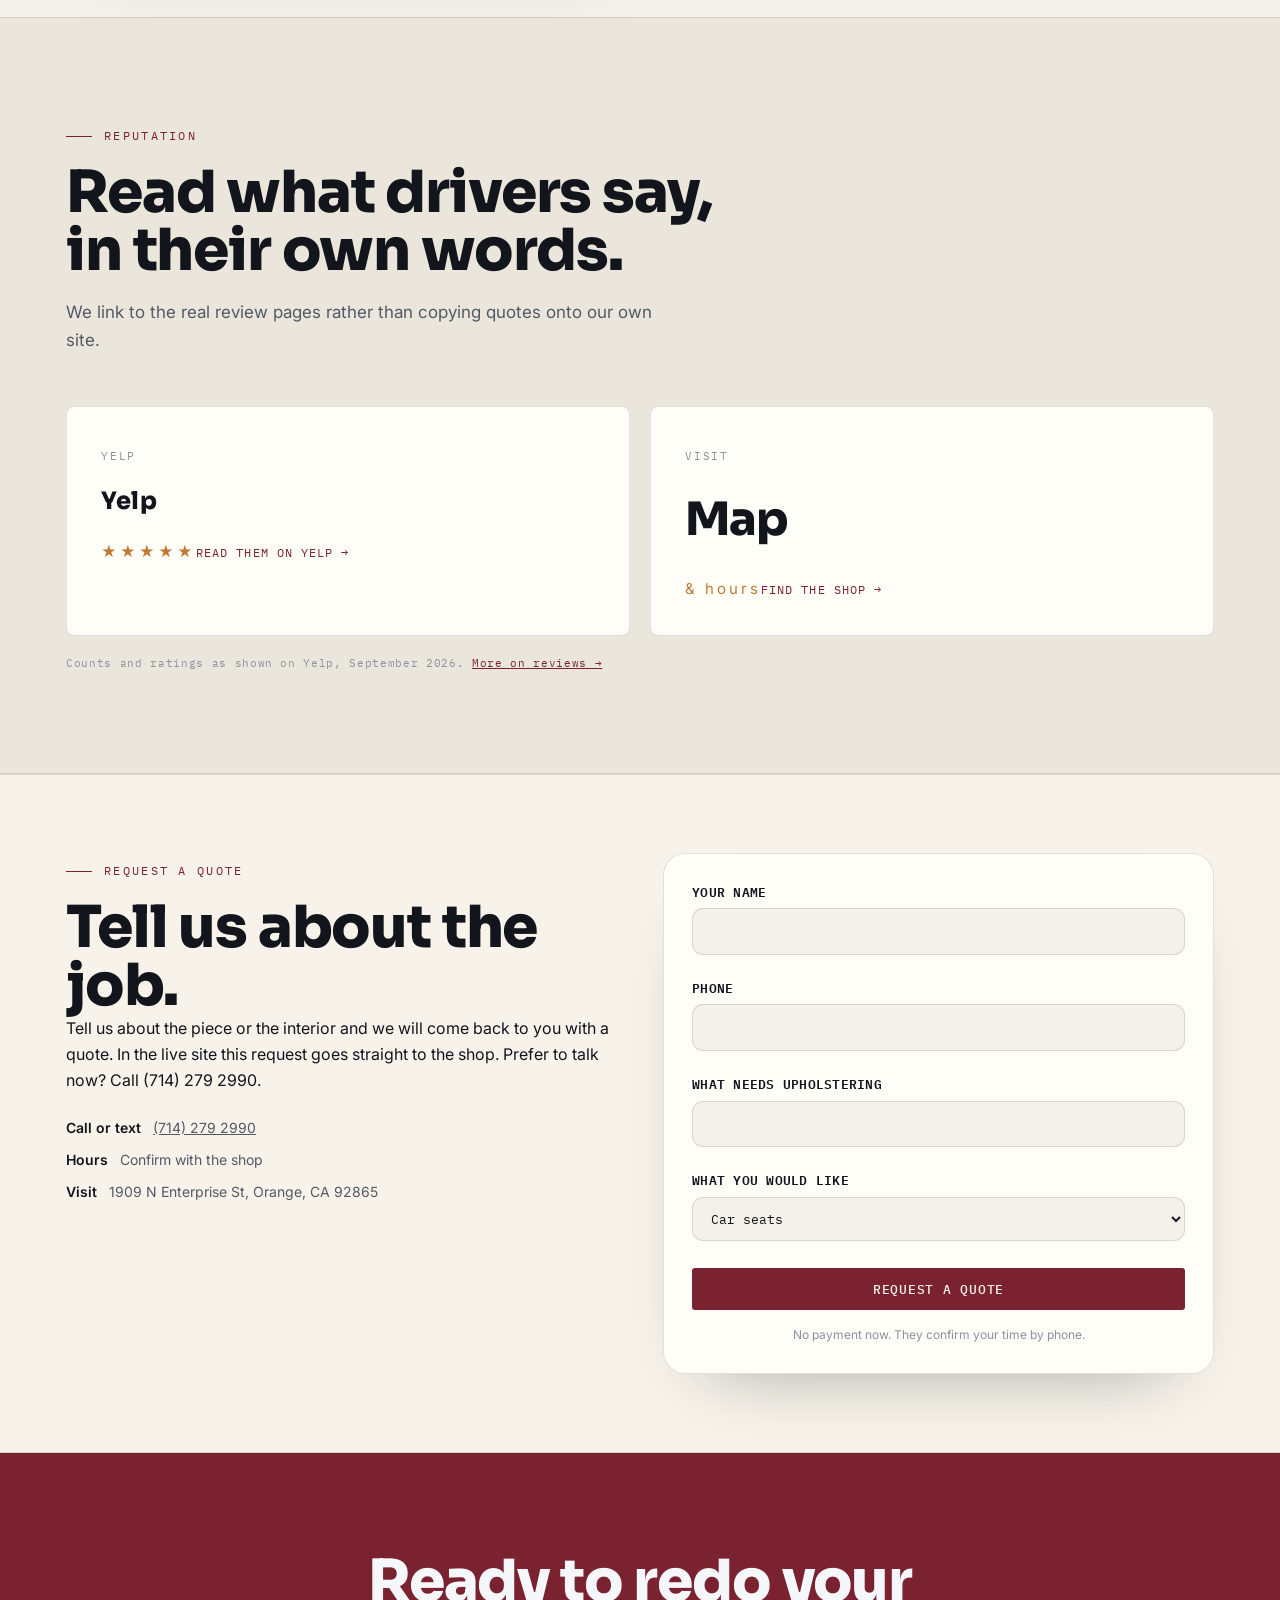
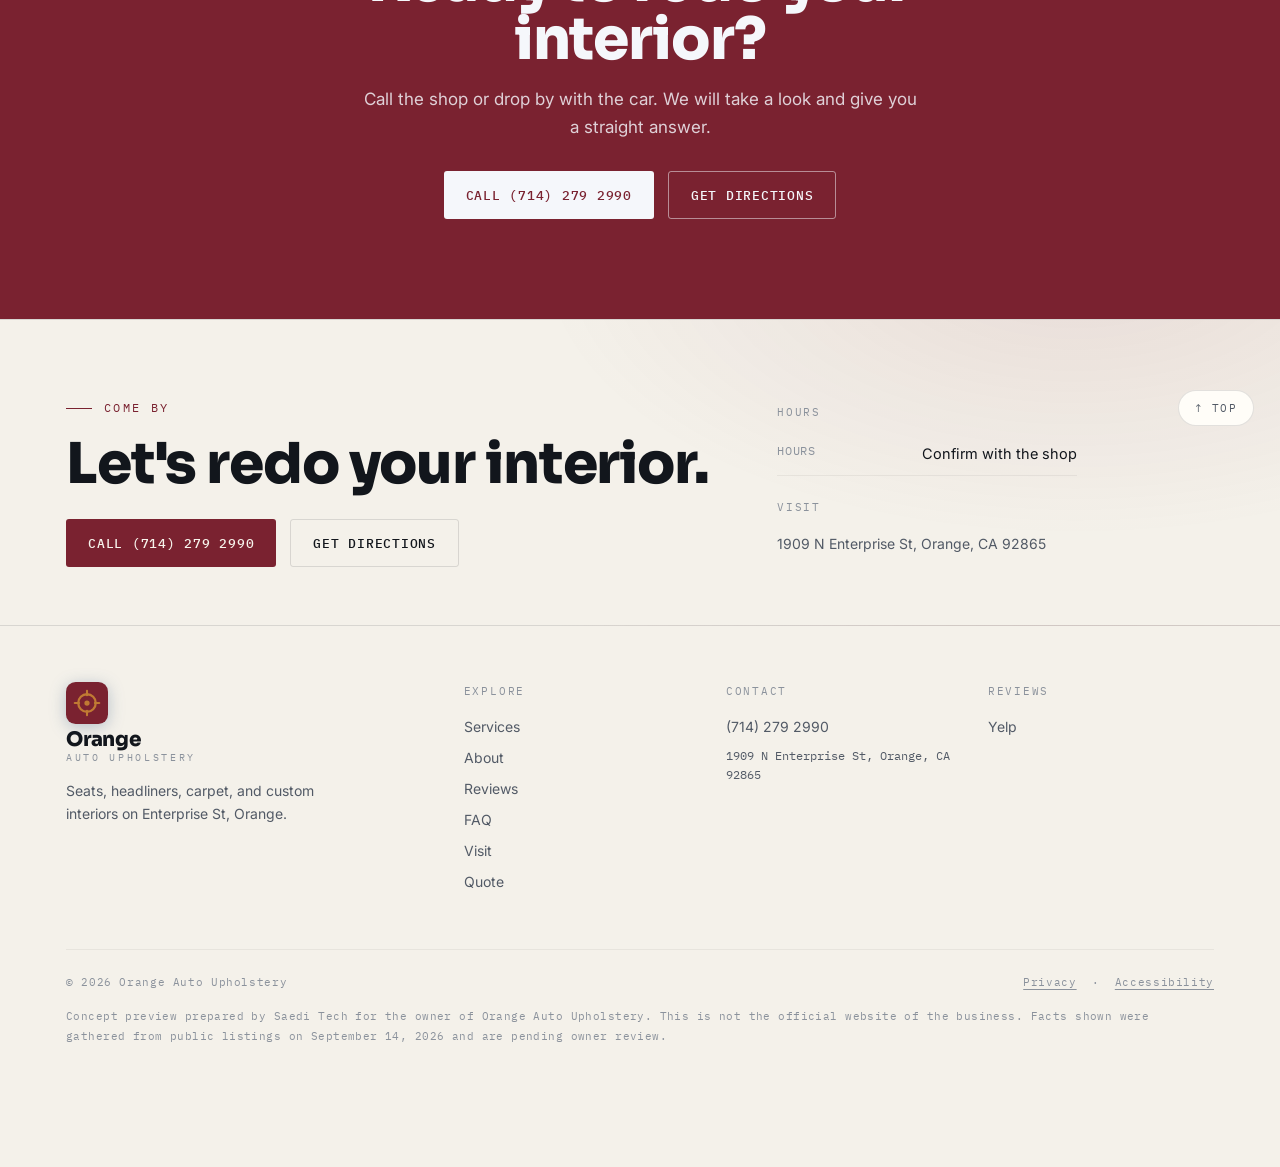
==== commit d1a392a0: "Fix 3D hero loading, page reveal, spread 3D across page, unique heroes, correct photos Co-Authored-B" ====
--- a/index.html
+++ b/index.html
@@ -45,10 +45,10 @@
   <a href="services.html">Services</a><a href="about.html">About</a><a href="reviews.html">Reviews</a><a href="faq.html">FAQ</a><a href="visit.html">Visit</a><a href="tel:+17142792990">Call the shop</a>
 </div>
 
-<header class="hero scroll3d hl-left hb-3" id="top">
+<header class="hero scroll3d hl-right hb-3" id="top">
   <div class="sticky">
     <div class="hero-bg" aria-hidden="true"></div>
-    <canvas id="gl" data-obj="seat" data-accent="c07a33" data-side="left" aria-hidden="true"></canvas>
+    <canvas id="gl" data-obj="seat" data-accent="c07a33" data-side="right" aria-hidden="true"></canvas>
     <div class="hero-fb" aria-hidden="true"></div>
     <div class="wrap herogrid">
       <div class="hero-copy" id="stageA">
--- a/assets/site.css
+++ b/assets/site.css
@@ -84,7 +84,7 @@
 header.hero{position:relative;min-height:100svh;overflow:hidden}
 .sticky{position:relative;min-height:100svh;overflow:hidden;display:flex;align-items:center;padding:90px 0 44px}
 /* scroll-driven exploded 3D hero */
-header.hero.scroll3d{height:340vh;min-height:0}
+header.hero.scroll3d{height:340vh;min-height:0;overflow:visible}
 header.hero.scroll3d .sticky{position:sticky;top:0;height:100svh;min-height:0;padding:0}
 .callouts{position:absolute;z-index:2;top:50%;left:26px;transform:translateY(-50%);max-width:360px;opacity:0;pointer-events:none;will-change:opacity}
 .callouts h3{font-family:'Sora',sans-serif;font-weight:800;font-size:clamp(26px,3.2vw,40px);letter-spacing:-.02em;line-height:1.02;margin-bottom:18px}
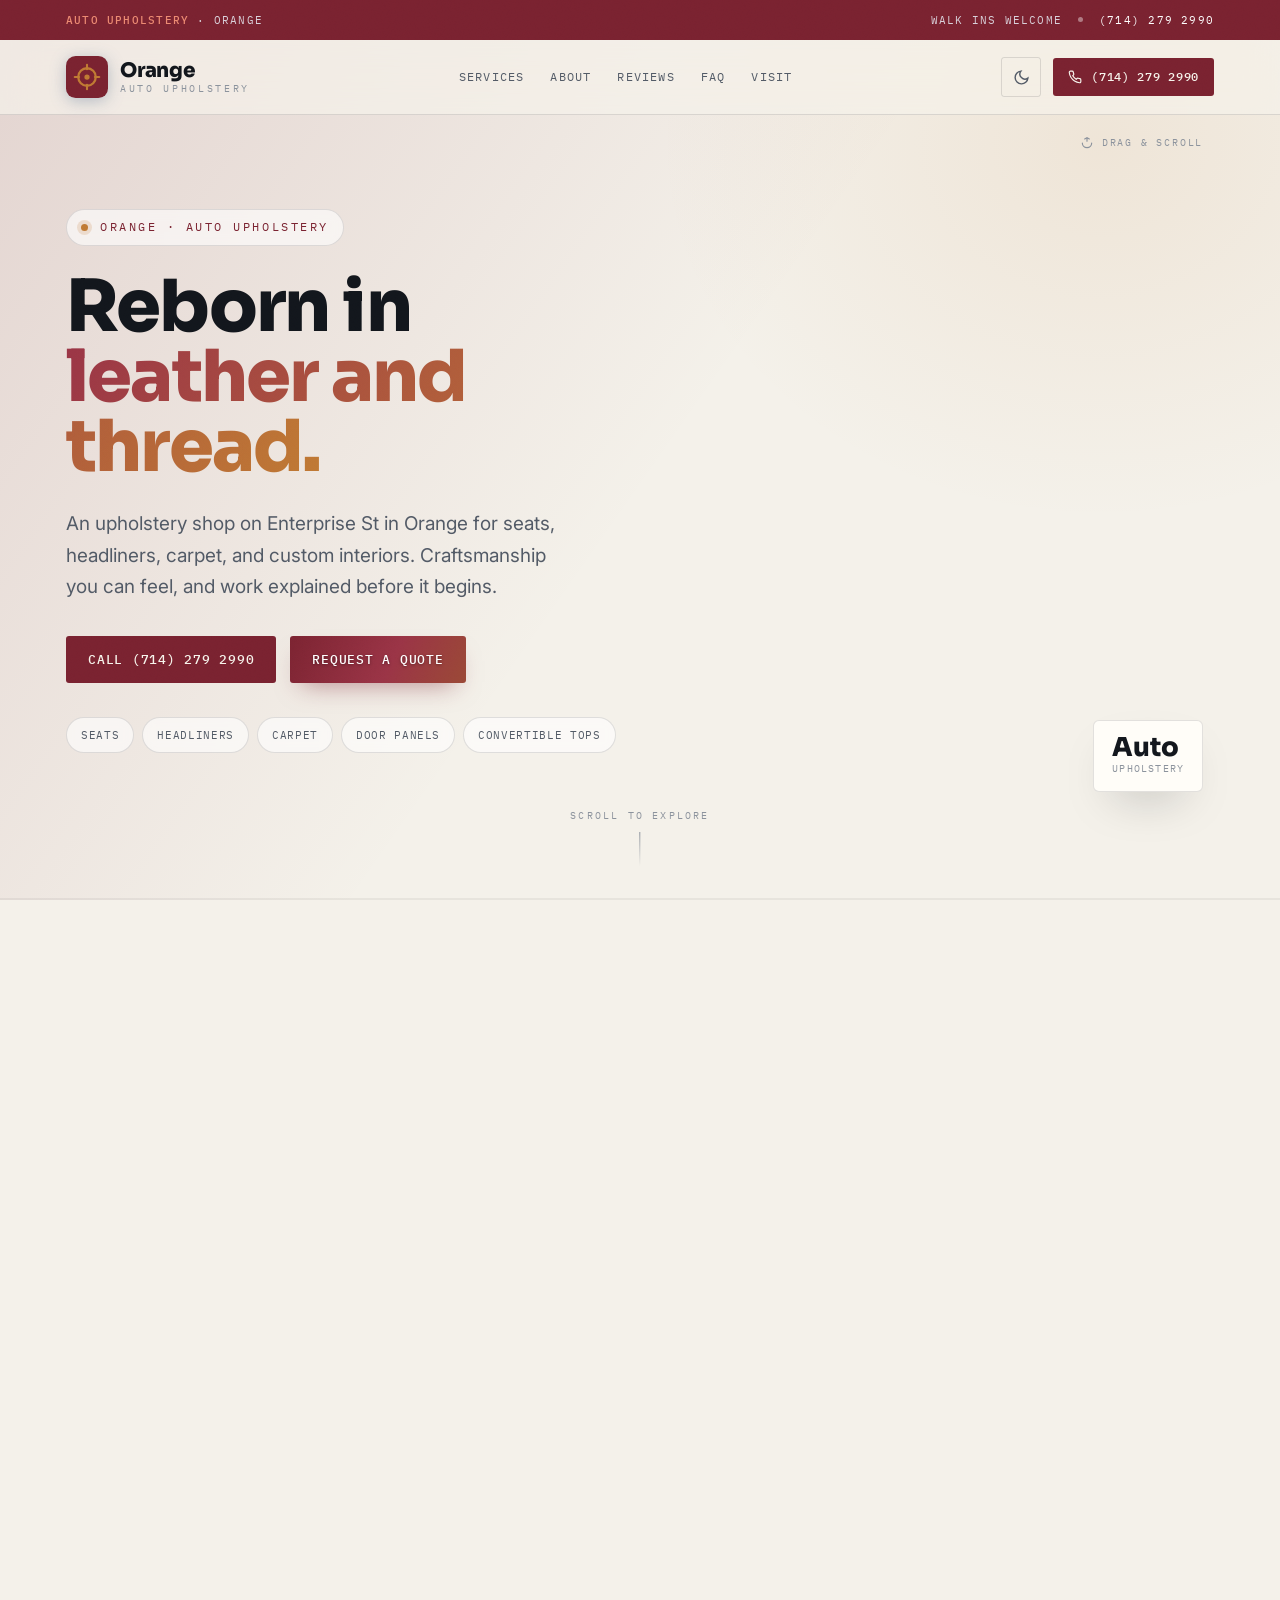
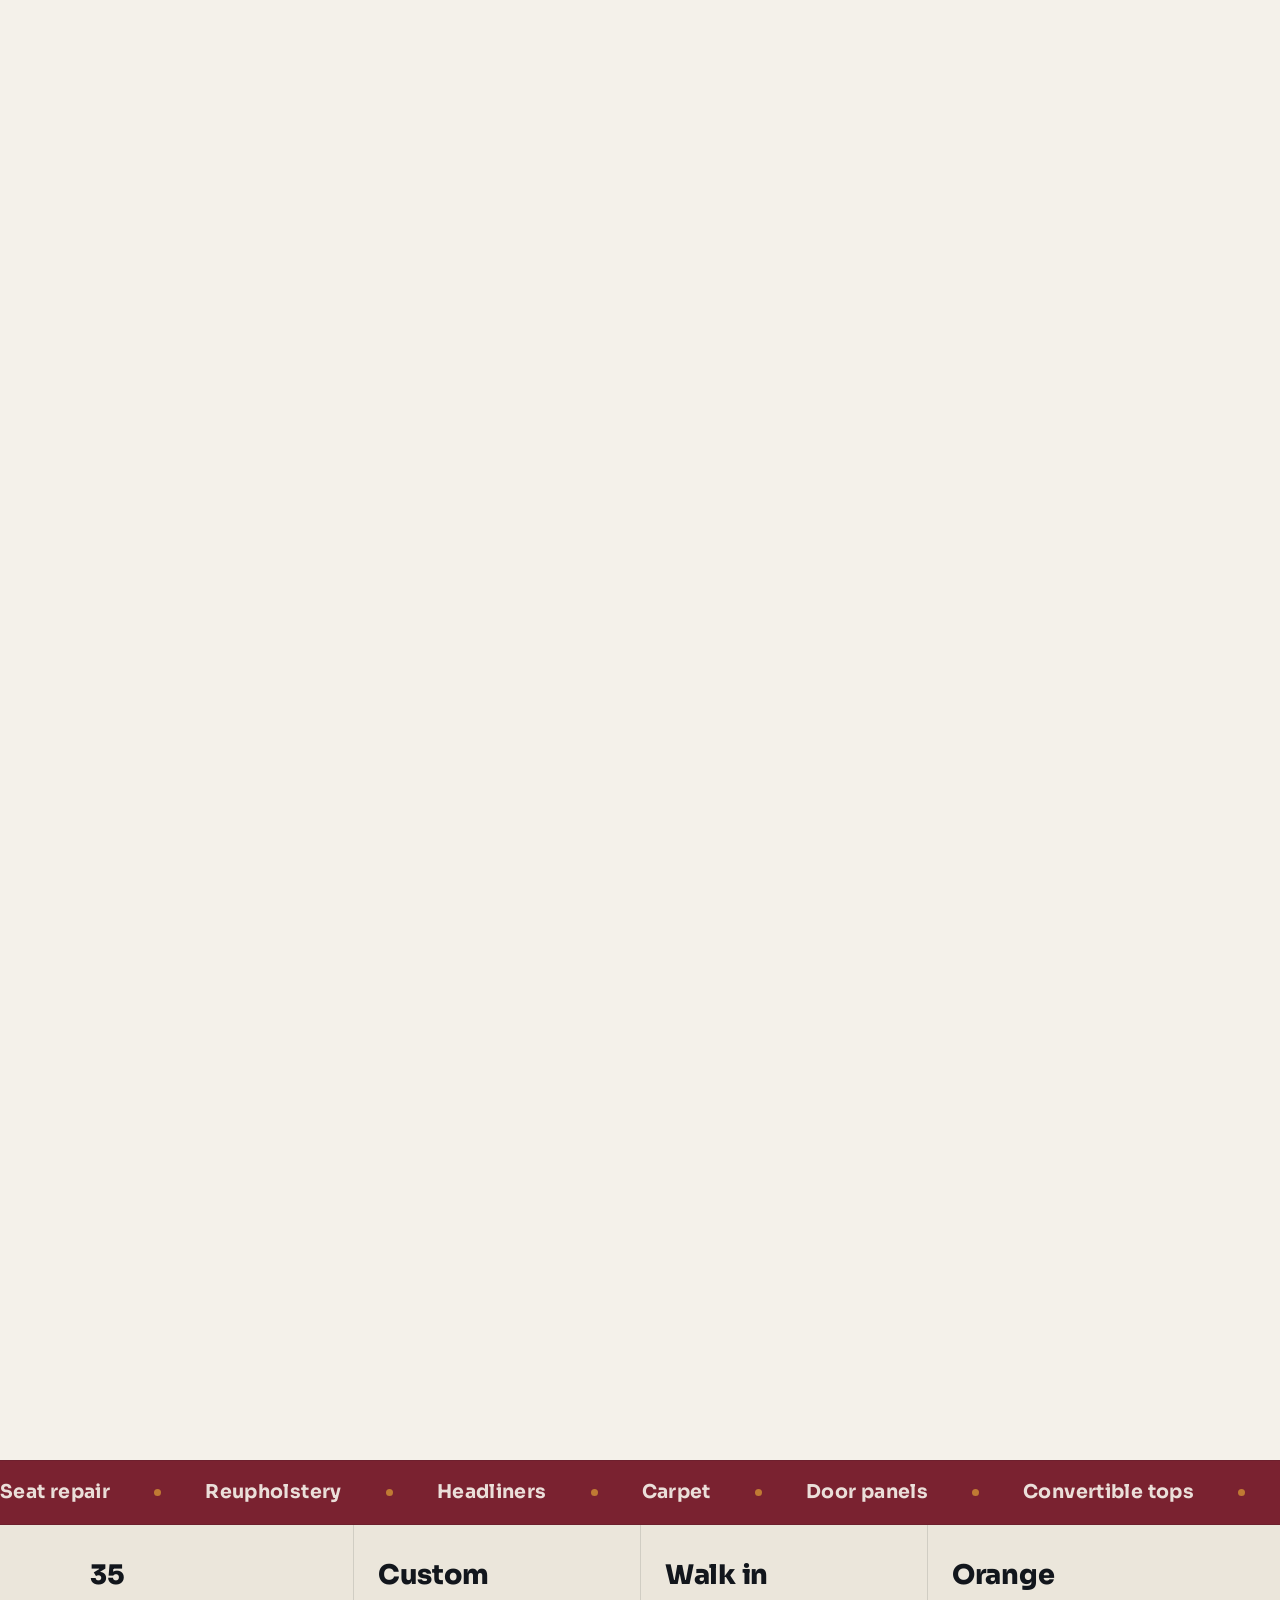
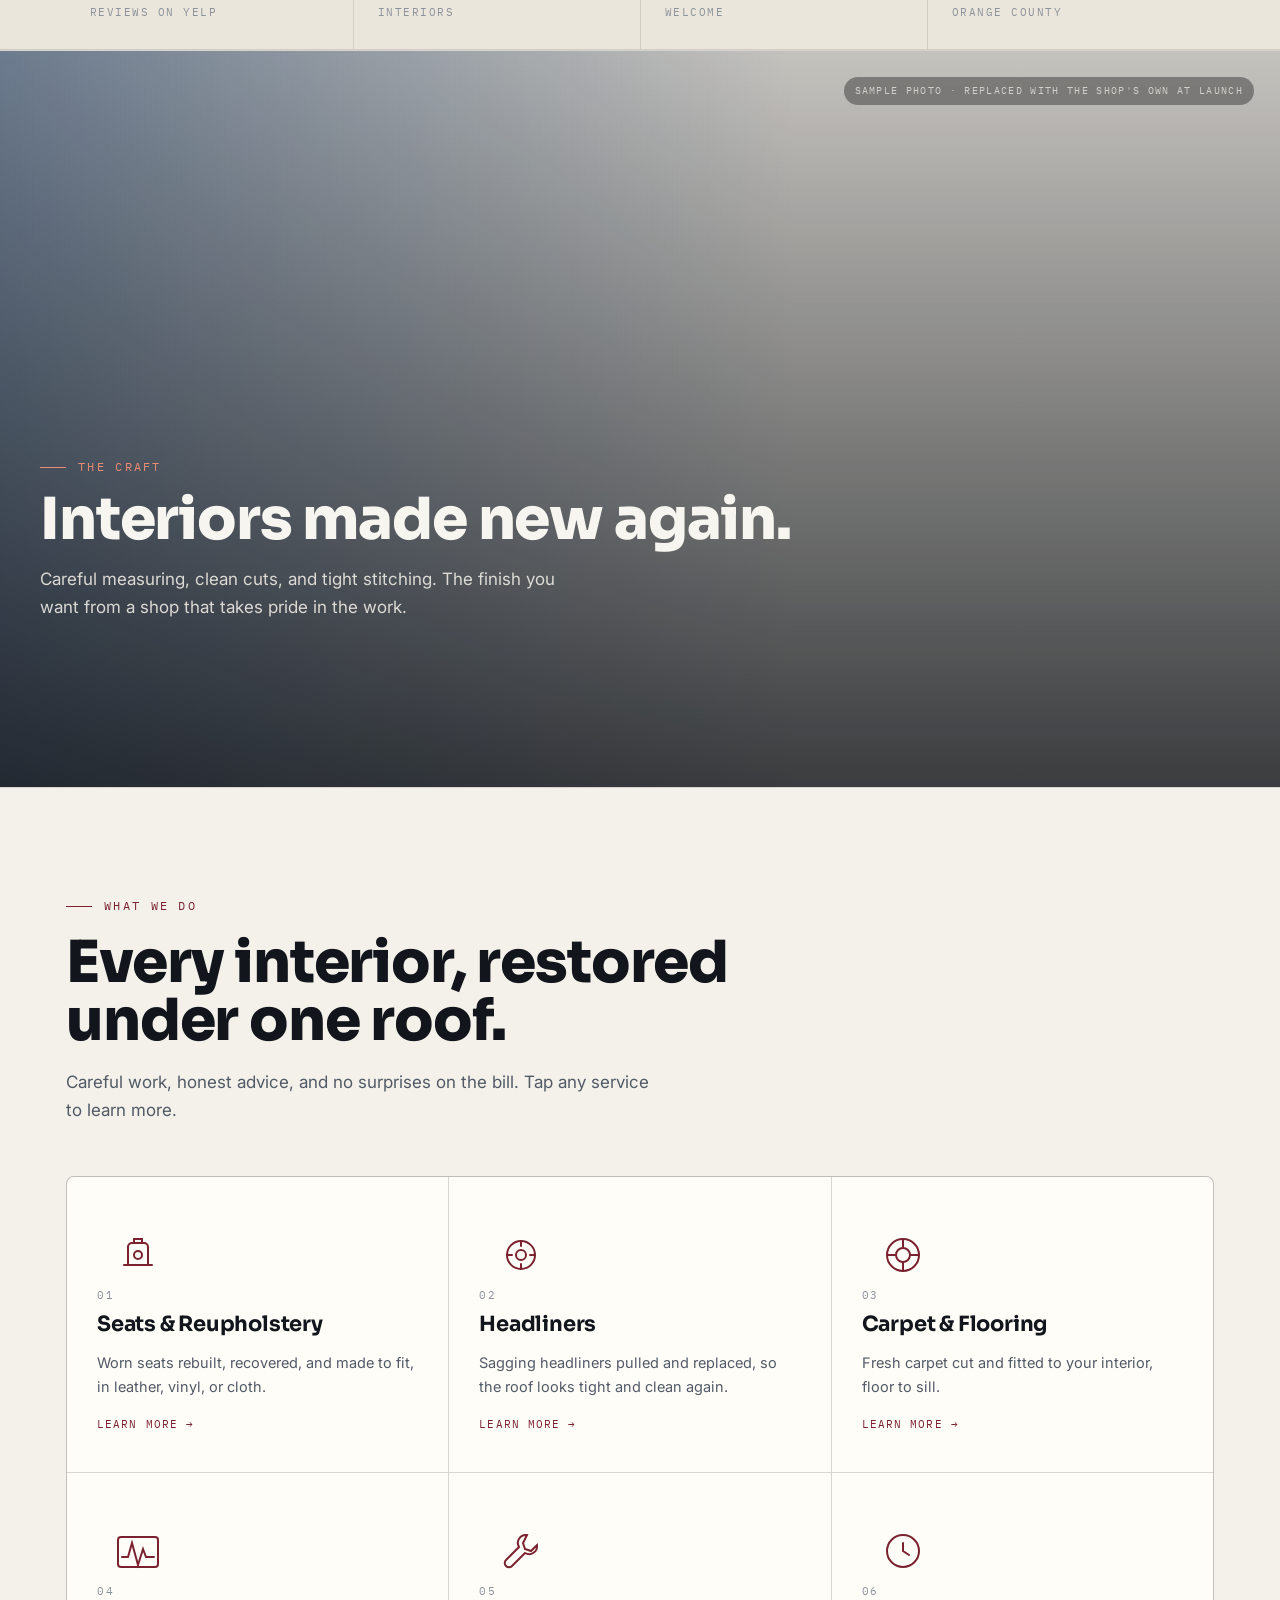
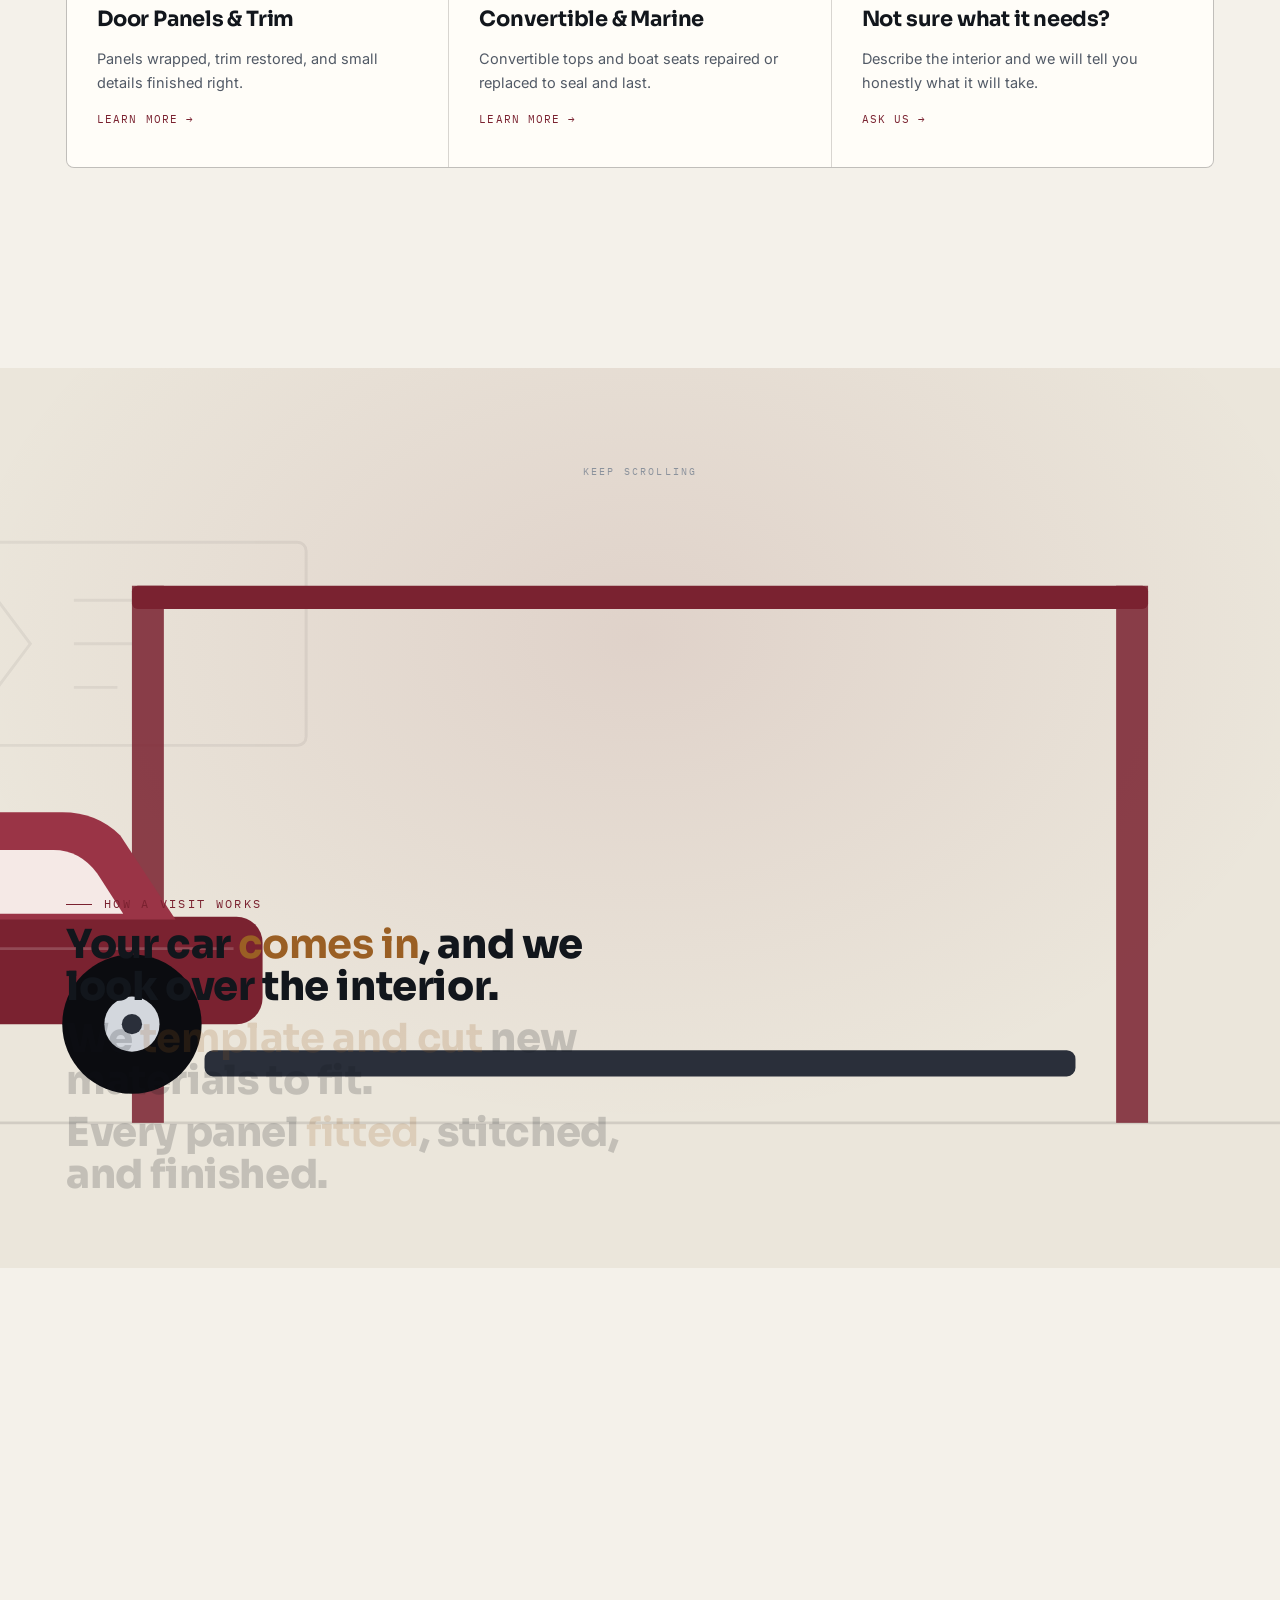
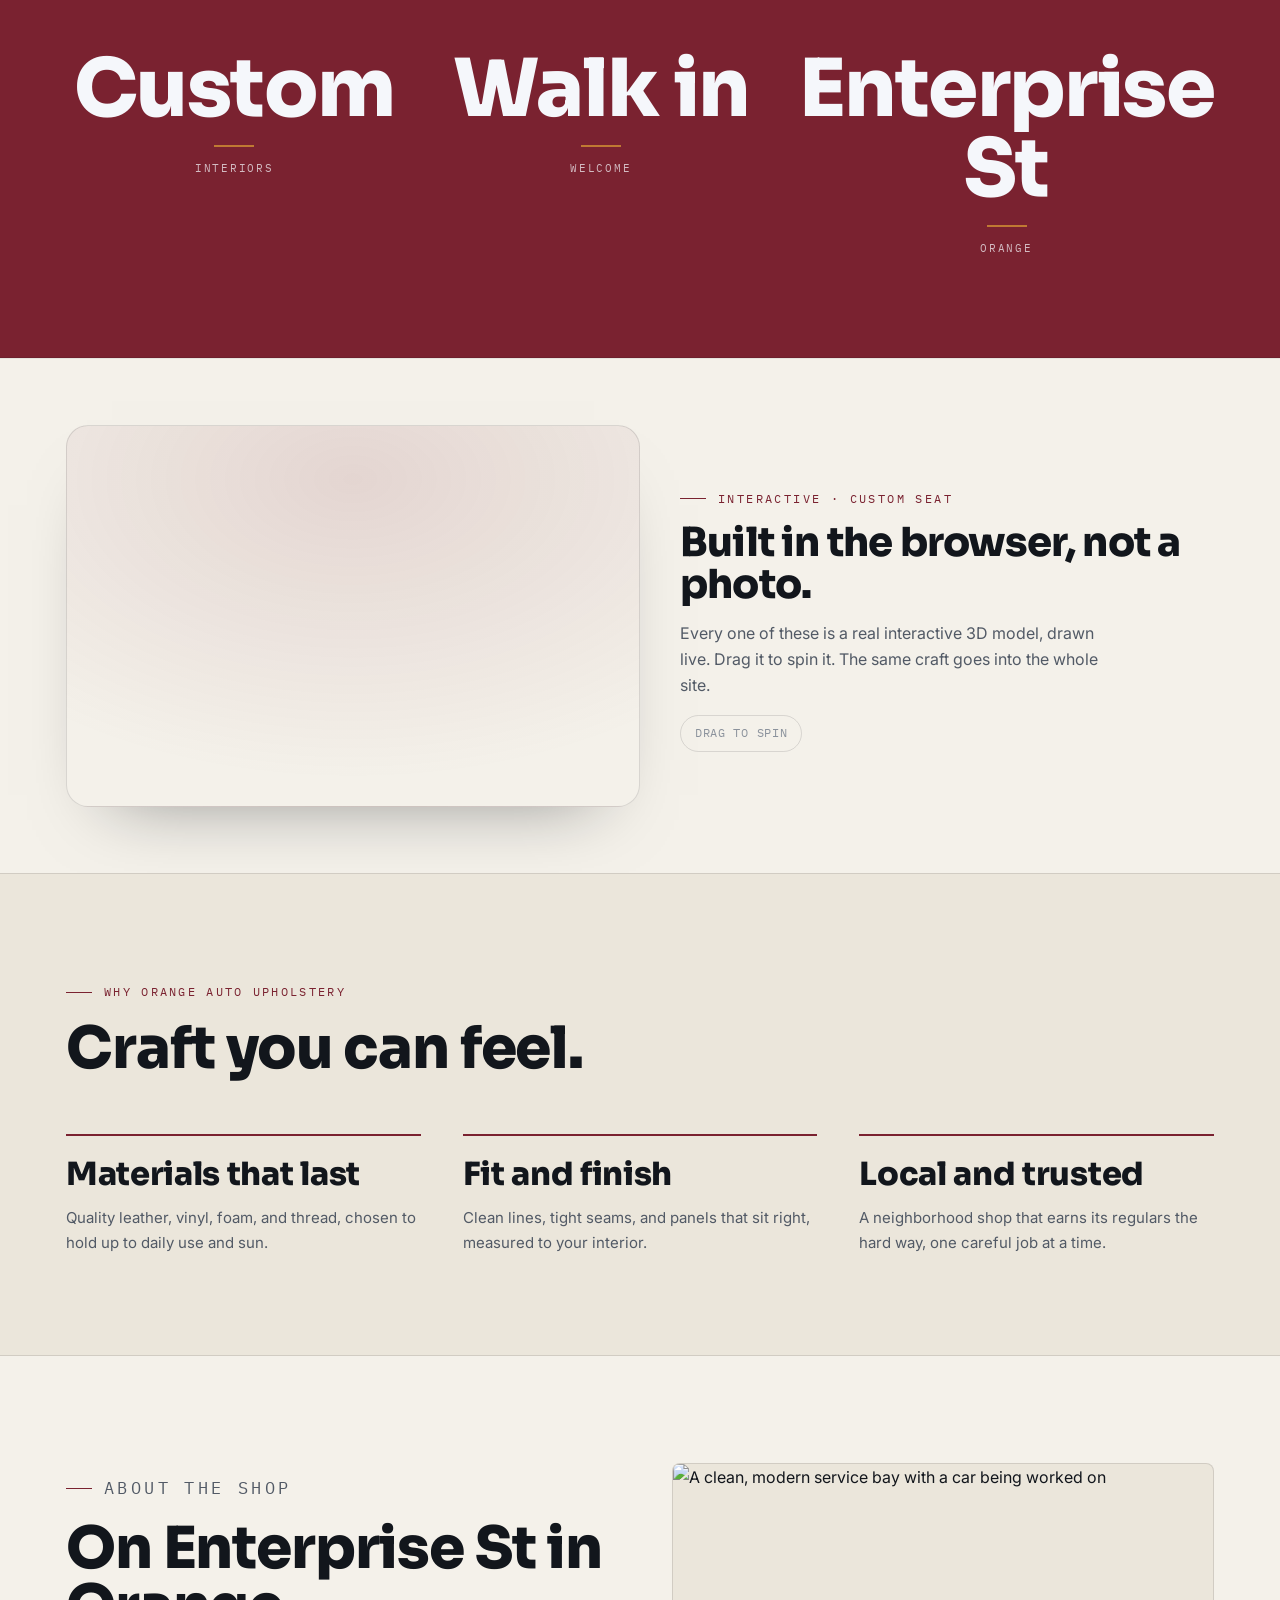
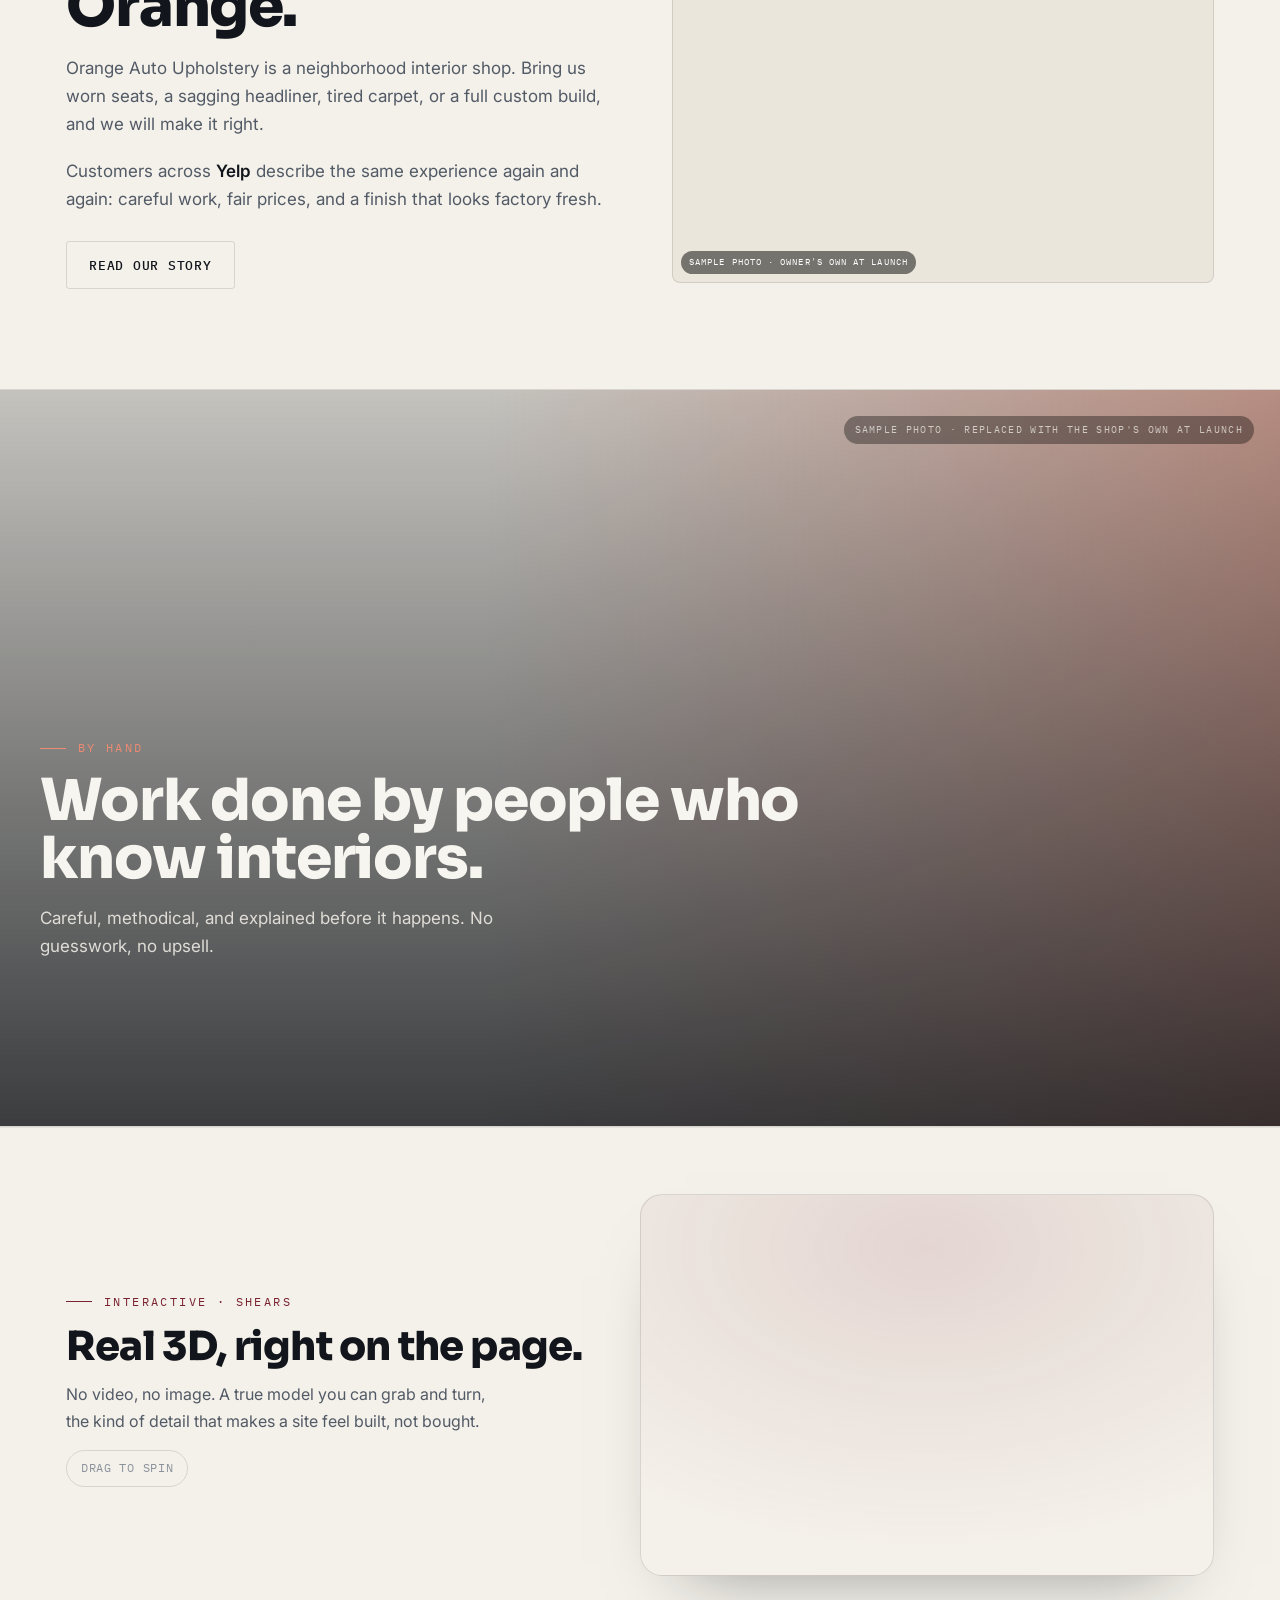
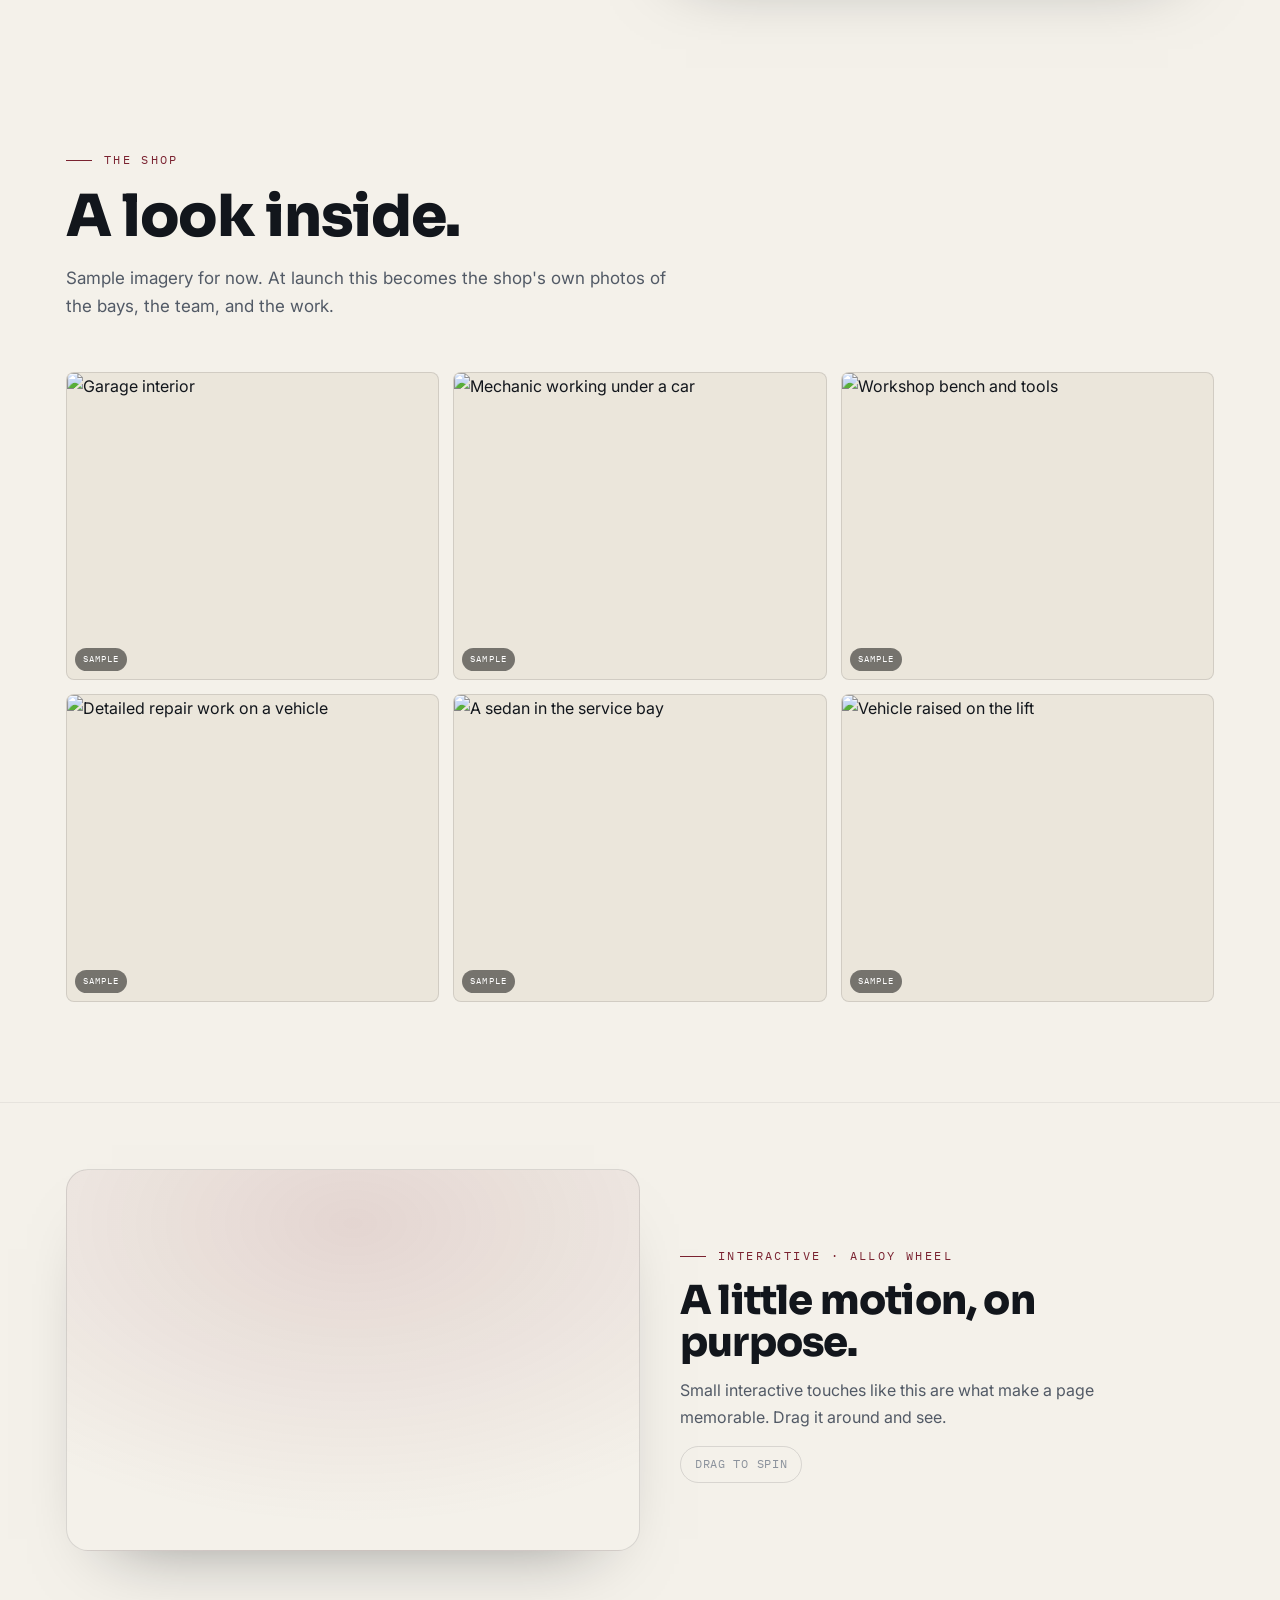
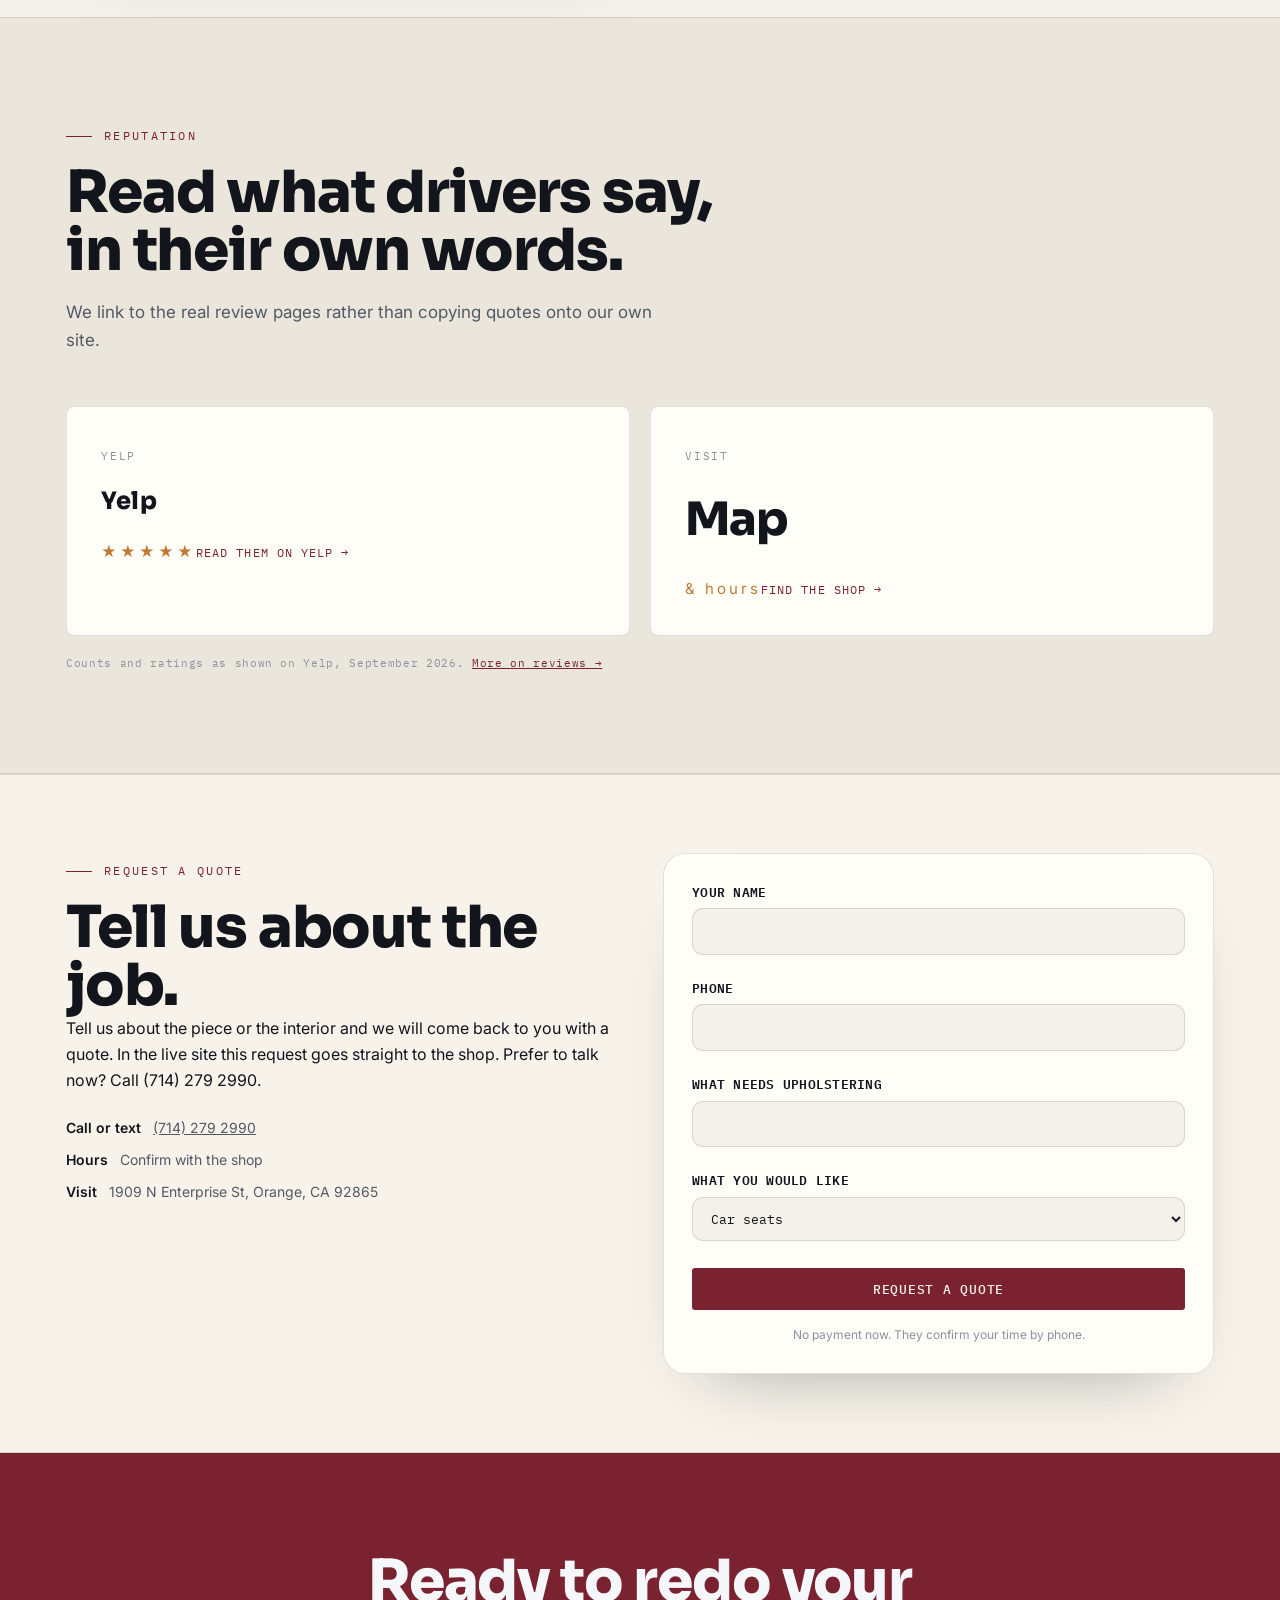
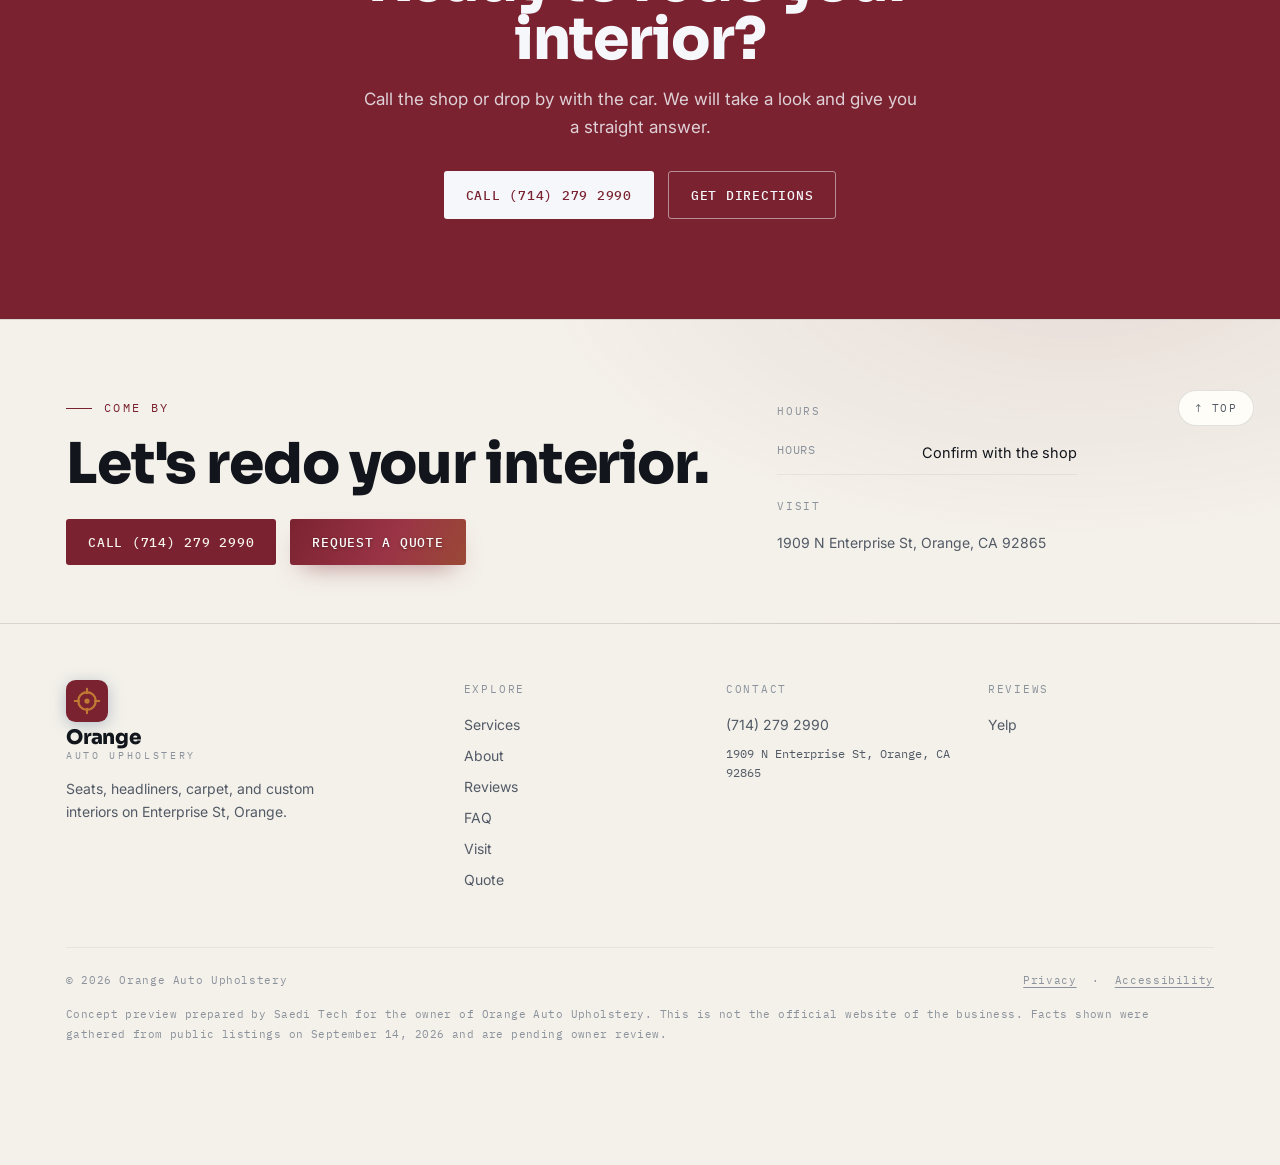
==== commit 54e2d2f8: "Fix 3D hero loading, page reveal, spread 3D across page, unique heroes, correct photos Co-Authored-B" ====
--- a/index.html
+++ b/index.html
@@ -278,7 +278,7 @@
 <footer>
   <button class="backtop" id="backtop" aria-label="Back to top">↑ Top</button>
   <div class="foot-hero"><div class="wrap"><div class="foot-top">
-    <div class="foot-cta"><p class="kick">Come by</p><h2>Let's redo your interior.</h2><div class="cta"><a class="btn btn-fill" href="tel:+17142792990">Call (714) 279 2990</a><a class="btn btn-line" href="visit.html">Get directions</a></div></div>
+    <div class="foot-cta"><p class="kick">Come by</p><h2>Let's redo your interior.</h2><div class="cta"><a class="btn btn-fill" href="tel:+17142792990">Call (714) 279 2990</a><a class="btn btn-book" href="index.html#book">Request a quote</a></div></div>
     <div class="foot-hours"><p class="ft">Hours</p><div class="hrow"><span>Hours</span><span>Confirm with the shop</span></div><p class="ft" style="margin-top:22px">Visit</p><p class="addr">1909 N Enterprise St, Orange, CA 92865</p></div>
   </div></div></div>
   <div class="wrap foot-main">
@@ -305,6 +305,6 @@
 </div>
 
 <script src="assets/app.js" defer></script>
-<script type="module" src="assets/hero3d-generic.js?v=2"></script><script type="module" src="assets/objects3d.js?v=2"></script>
+<script type="module" src="assets/hero3d-generic.js?v=3"></script><script type="module" src="assets/objects3d.js?v=3"></script>
 </body>
 </html>
--- a/assets/site.css
+++ b/assets/site.css
@@ -417,3 +417,17 @@
 .btn-book:hover{background-position:100% 50%;transform:translateY(-1px);box-shadow:0 18px 32px -12px color-mix(in srgb,var(--indigo) 62%,transparent)}
 .btn-book:active{transform:translateY(0)}
 .navlinks a[href$="#book"],.navlinks a[href$="#book"]:hover{color:var(--shu-tx);font-weight:600}
+
+/* ---- hero overlap fix: reserve header space + fit tall headlines (desktop) ---- */
+@media (min-width:941px){
+  header.hero.scroll3d .sticky{padding:126px 0 64px !important;align-items:center}
+  header.hero.scroll3d h1{font-size:clamp(44px,5.6vw,74px)}
+  .callouts{top:calc(50% + 30px)}
+}
+
+/* ---- prominent animated Book pill in header nav ---- */
+.navlinks a[href$="#book"]{background:linear-gradient(115deg,var(--indigo),var(--shu));color:#fff !important;padding:9px 18px;border-radius:40px;text-shadow:0 1px 2px rgba(0,0,0,.3);box-shadow:0 8px 18px -9px color-mix(in srgb,var(--indigo) 55%,transparent);background-size:160% 160%;background-position:0% 50%;transition:background-position .55s var(--ease),transform .2s,box-shadow .3s}
+.navlinks a[href$="#book"]:hover{background-position:100% 50%;transform:translateY(-1px);box-shadow:0 12px 22px -9px color-mix(in srgb,var(--indigo) 62%,transparent)}
+.navlinks a[href$="#book"]::after{display:none !important}
+/* ---- footer reveal + CTA polish ---- */
+.foot-hero .foot-cta h2{transition:transform .7s var(--ease),opacity .7s var(--ease)}
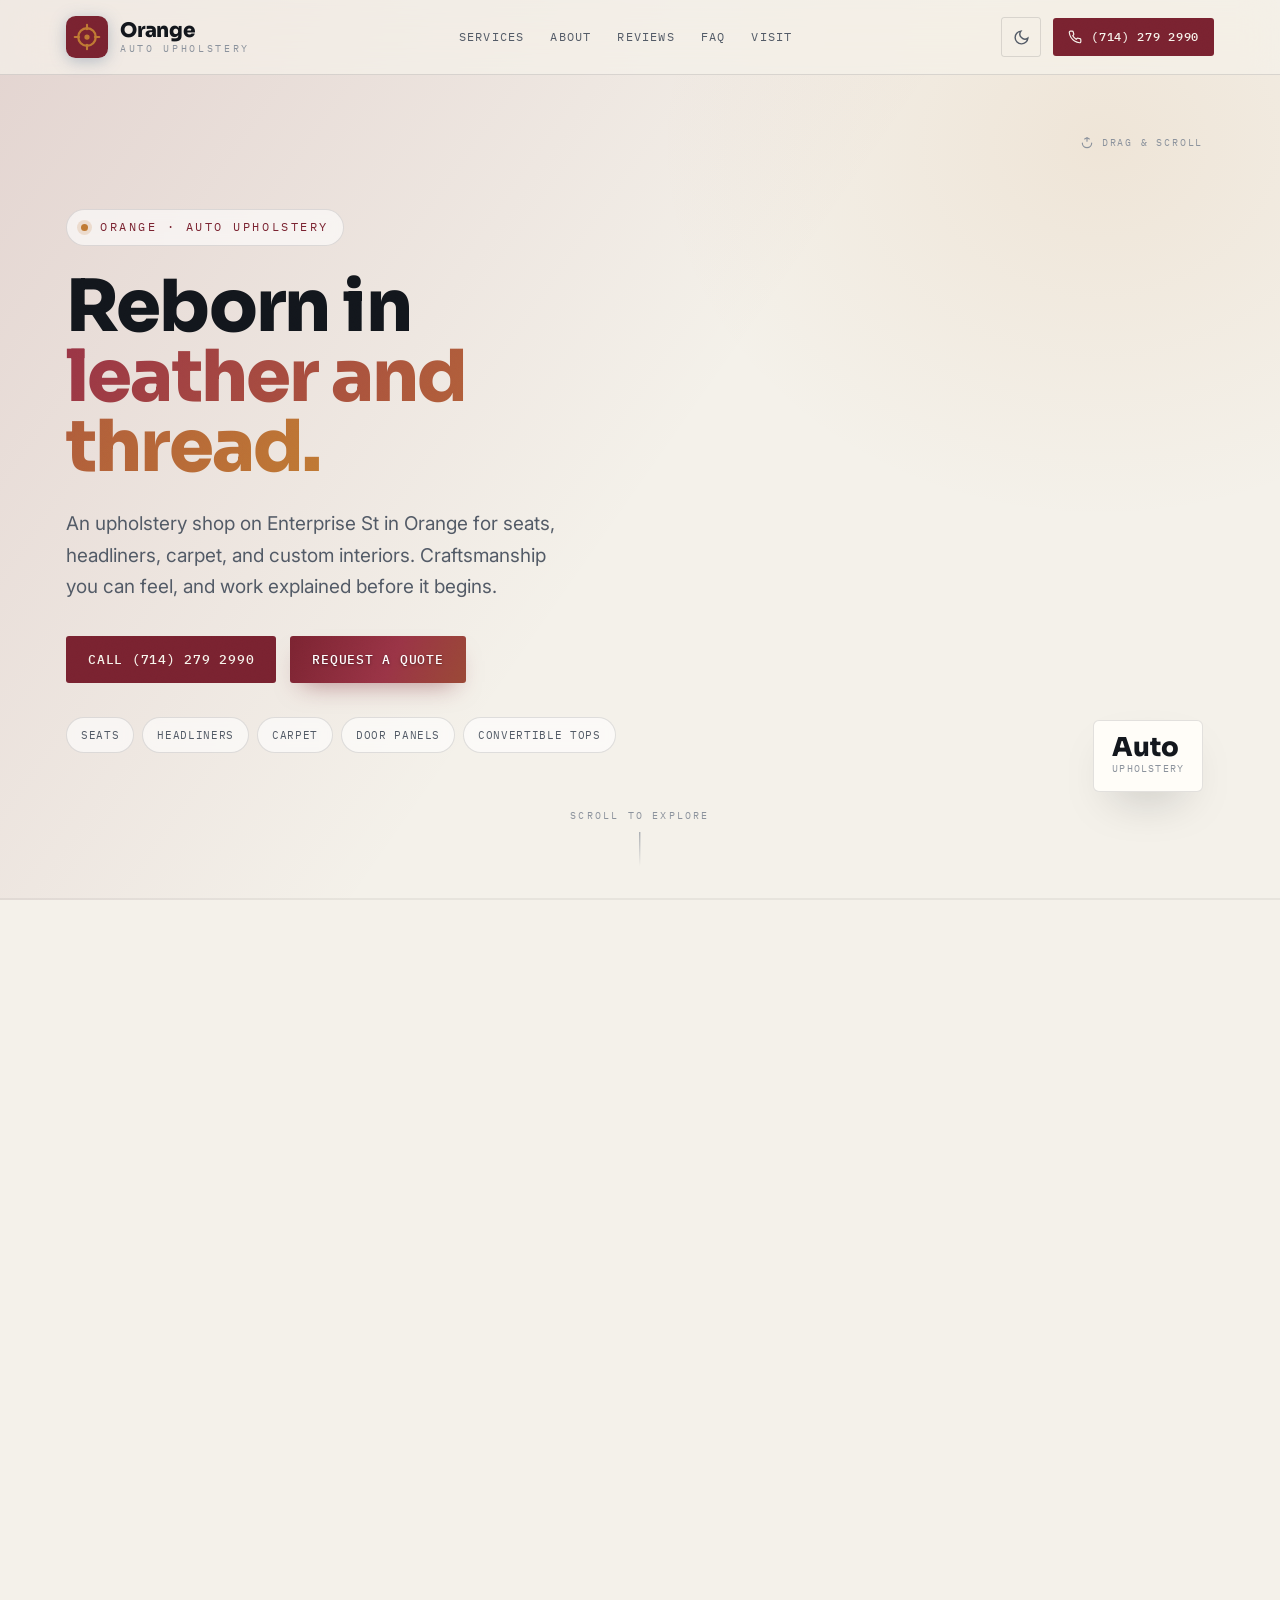
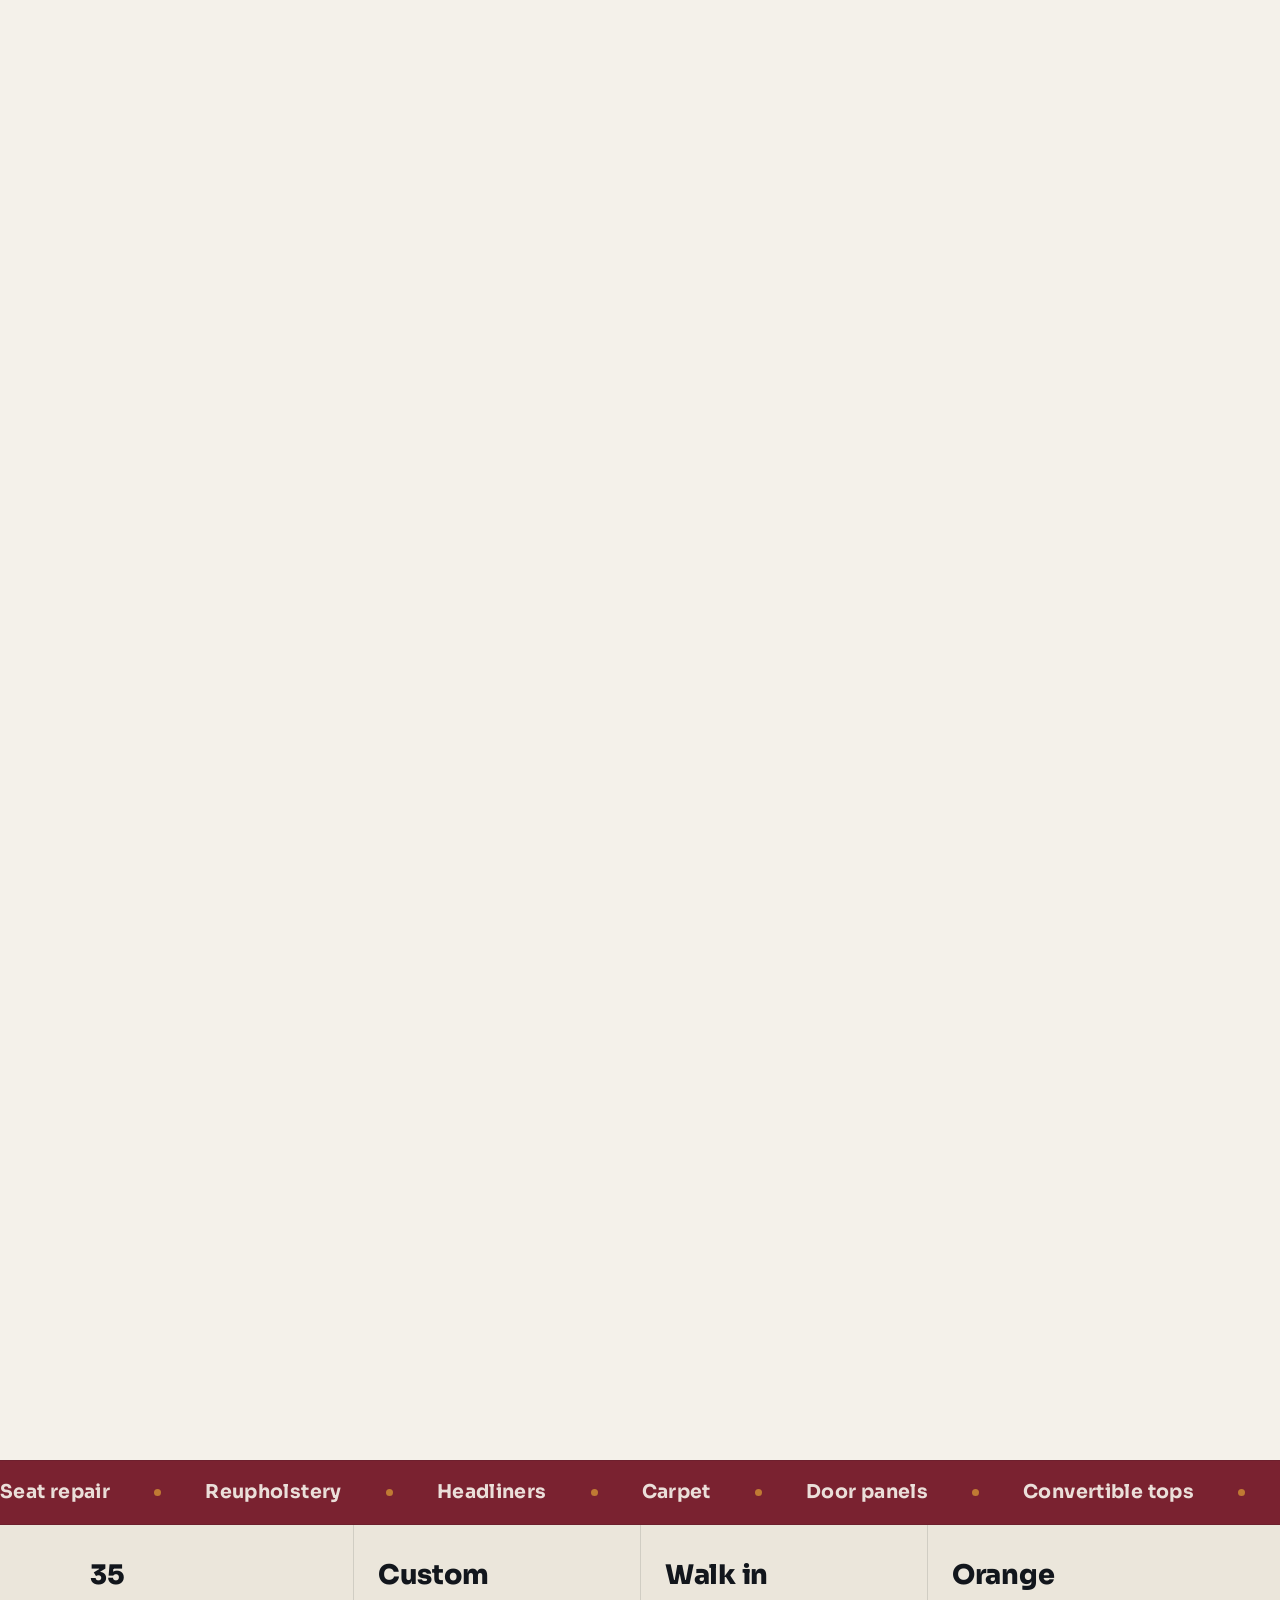
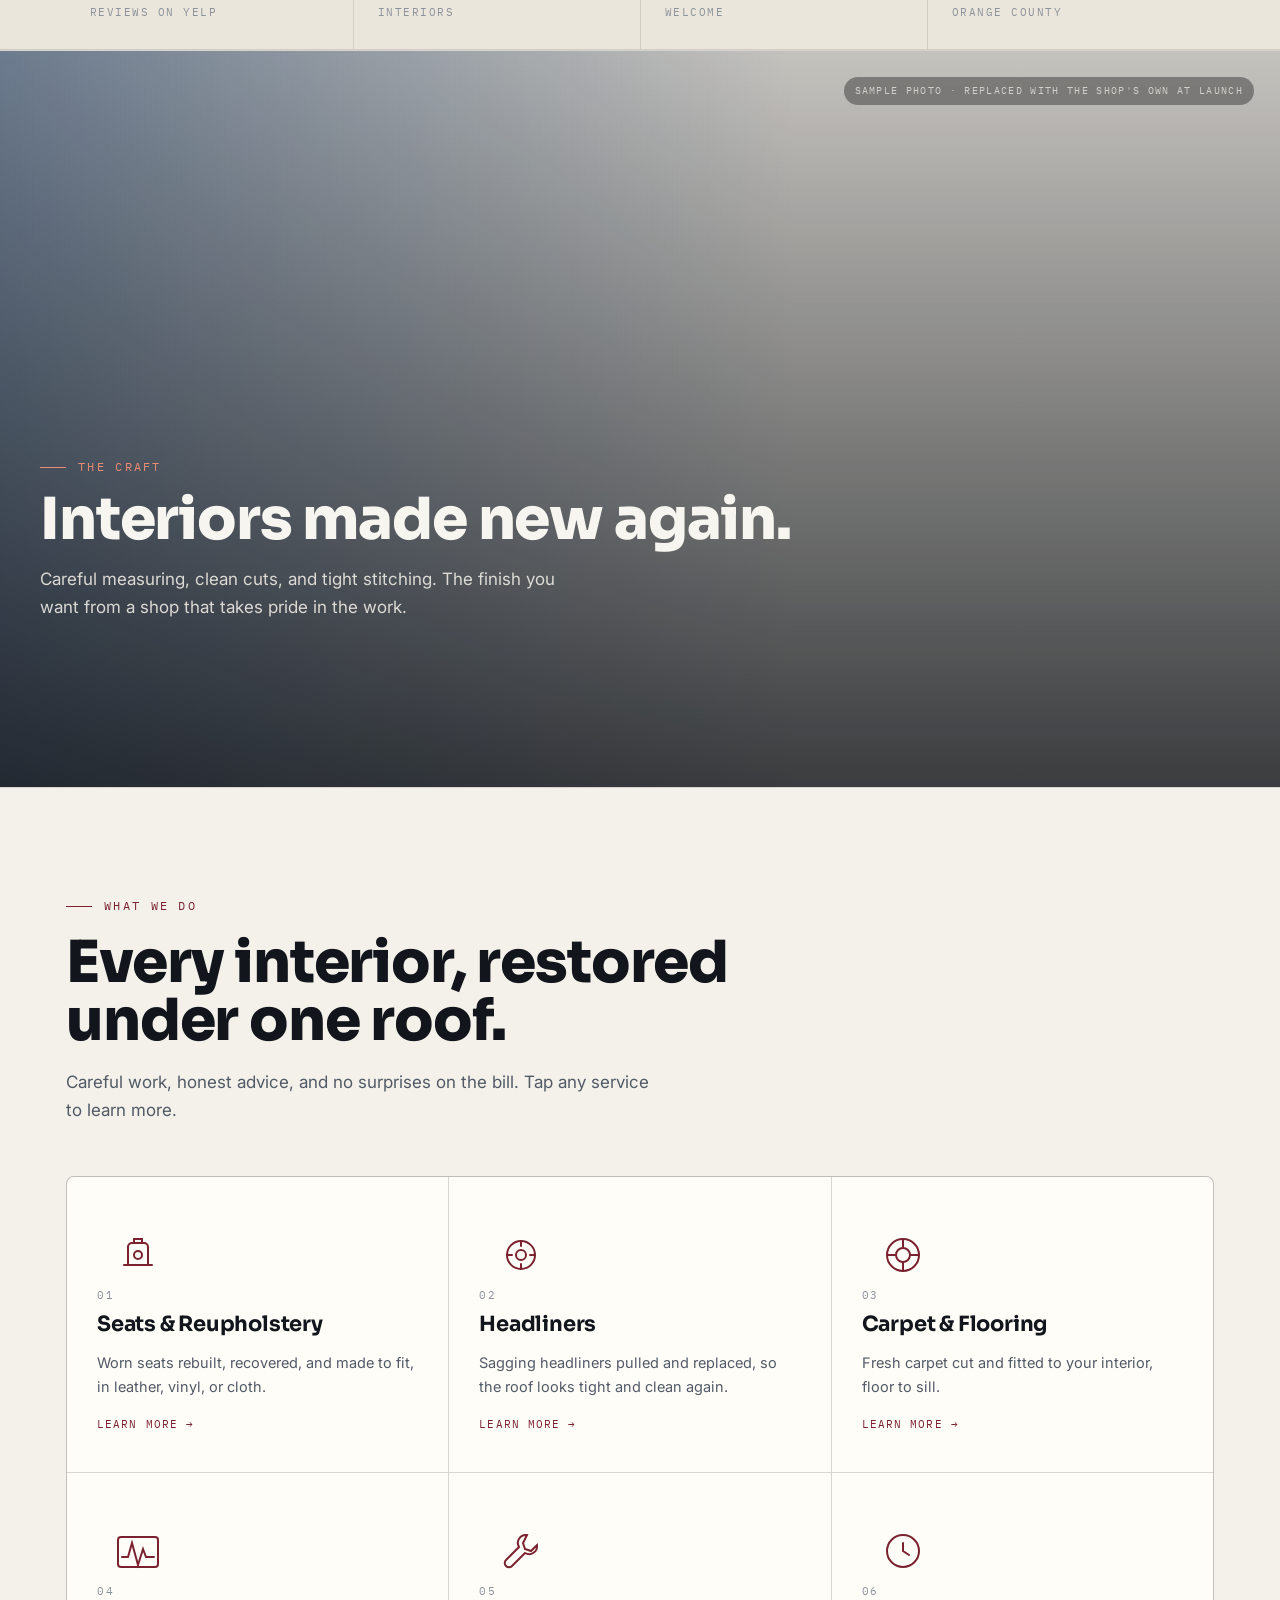
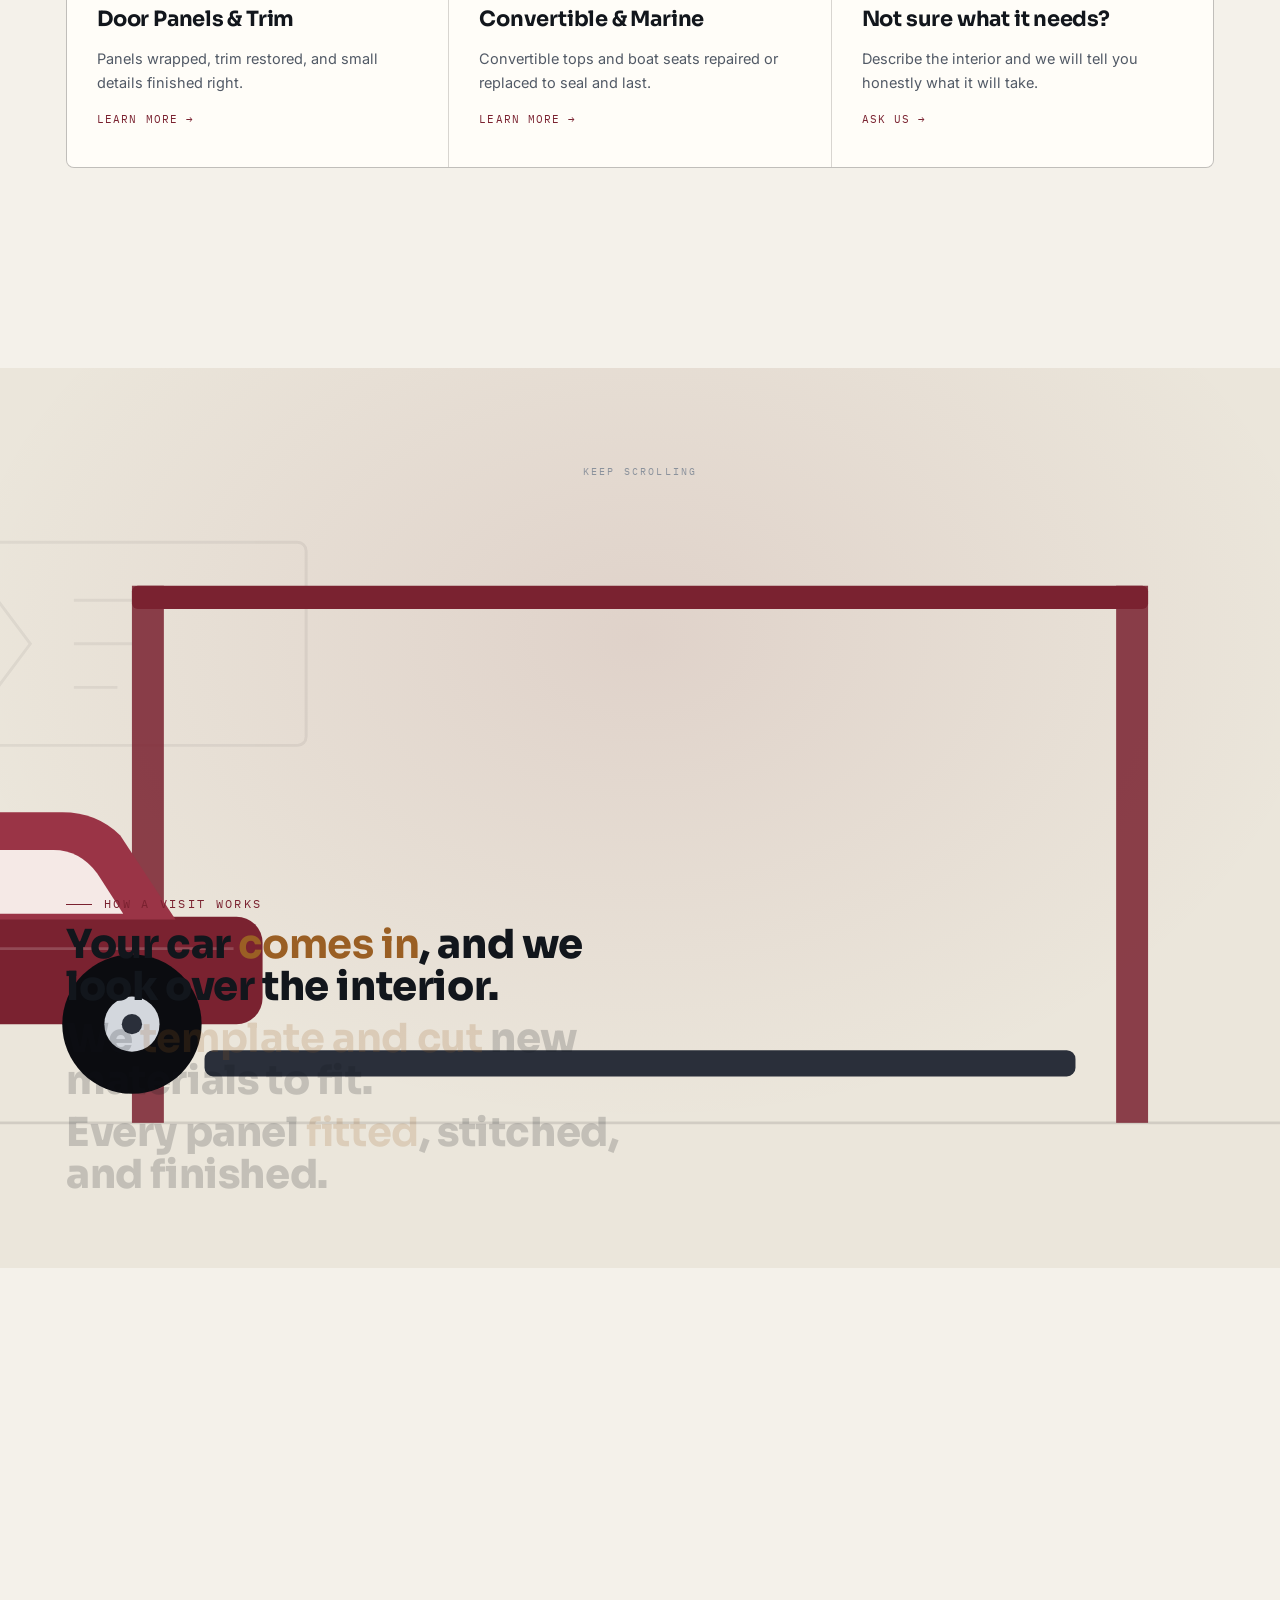
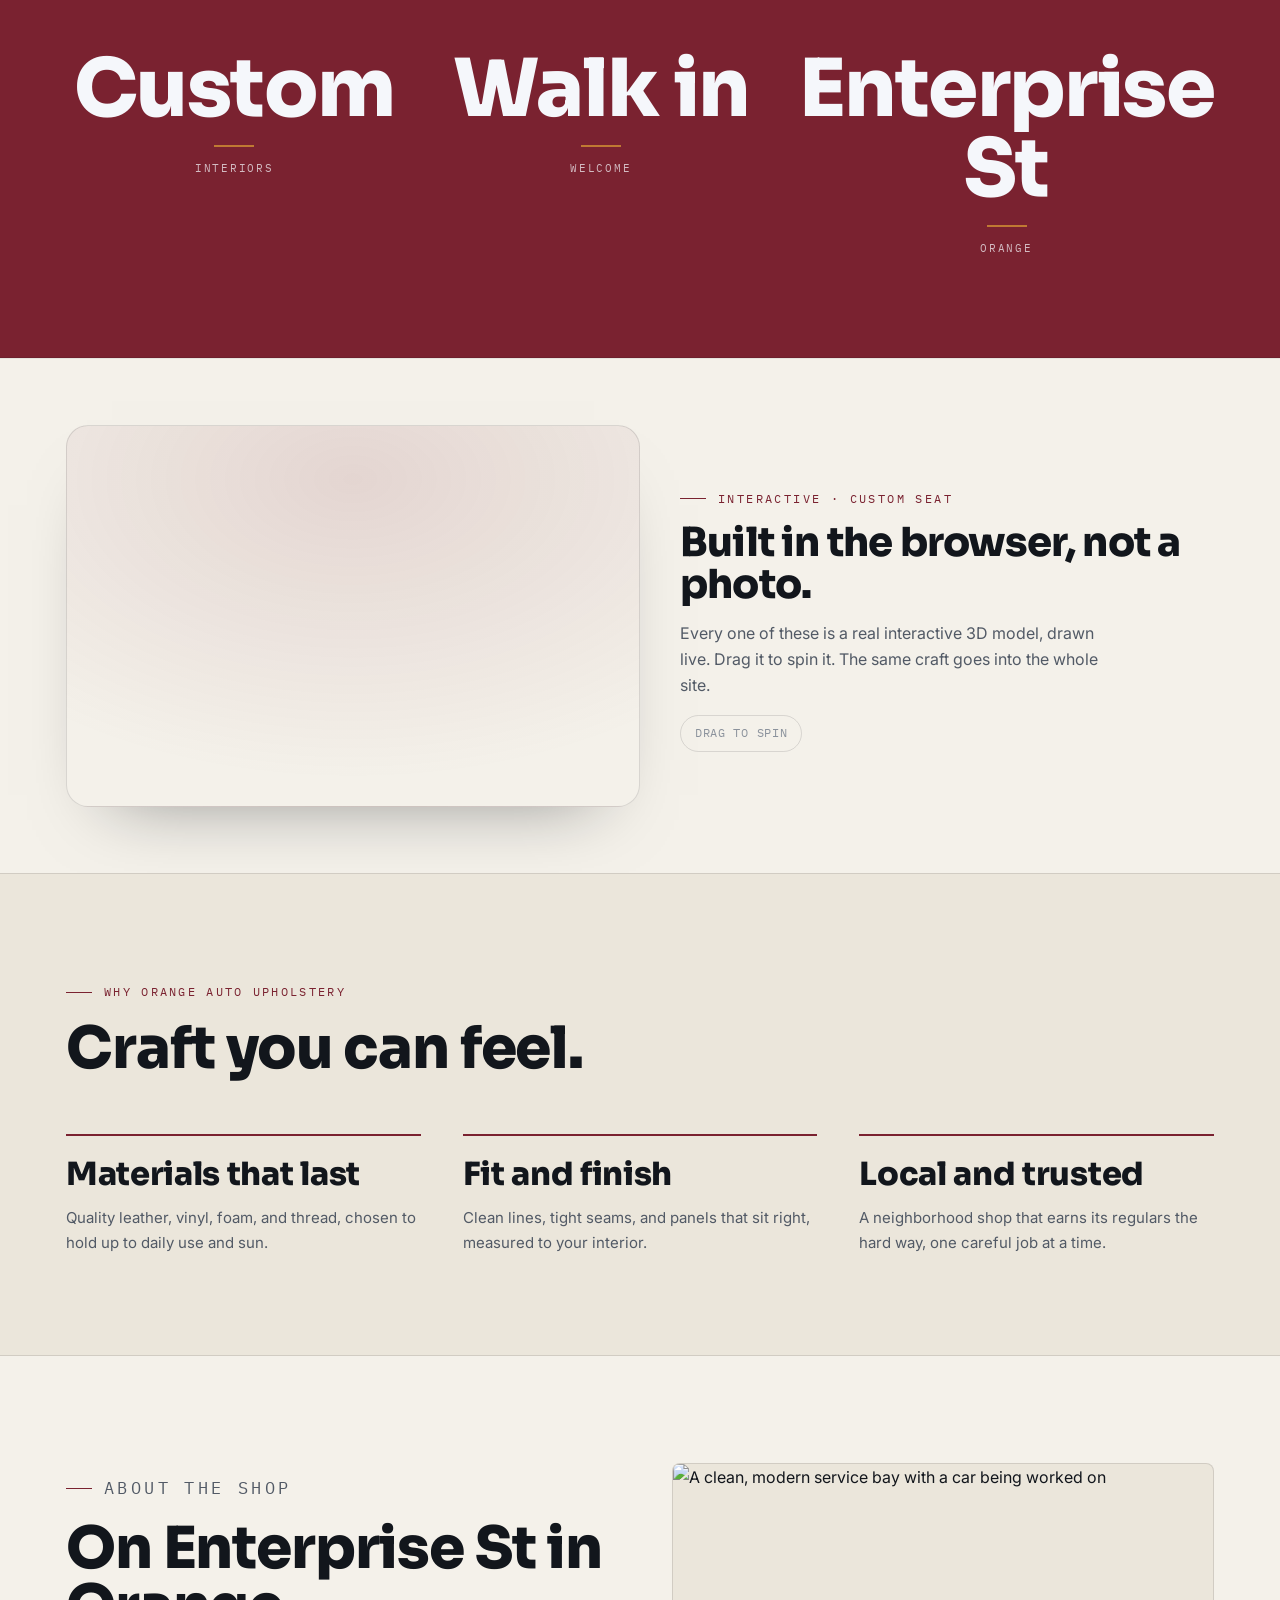
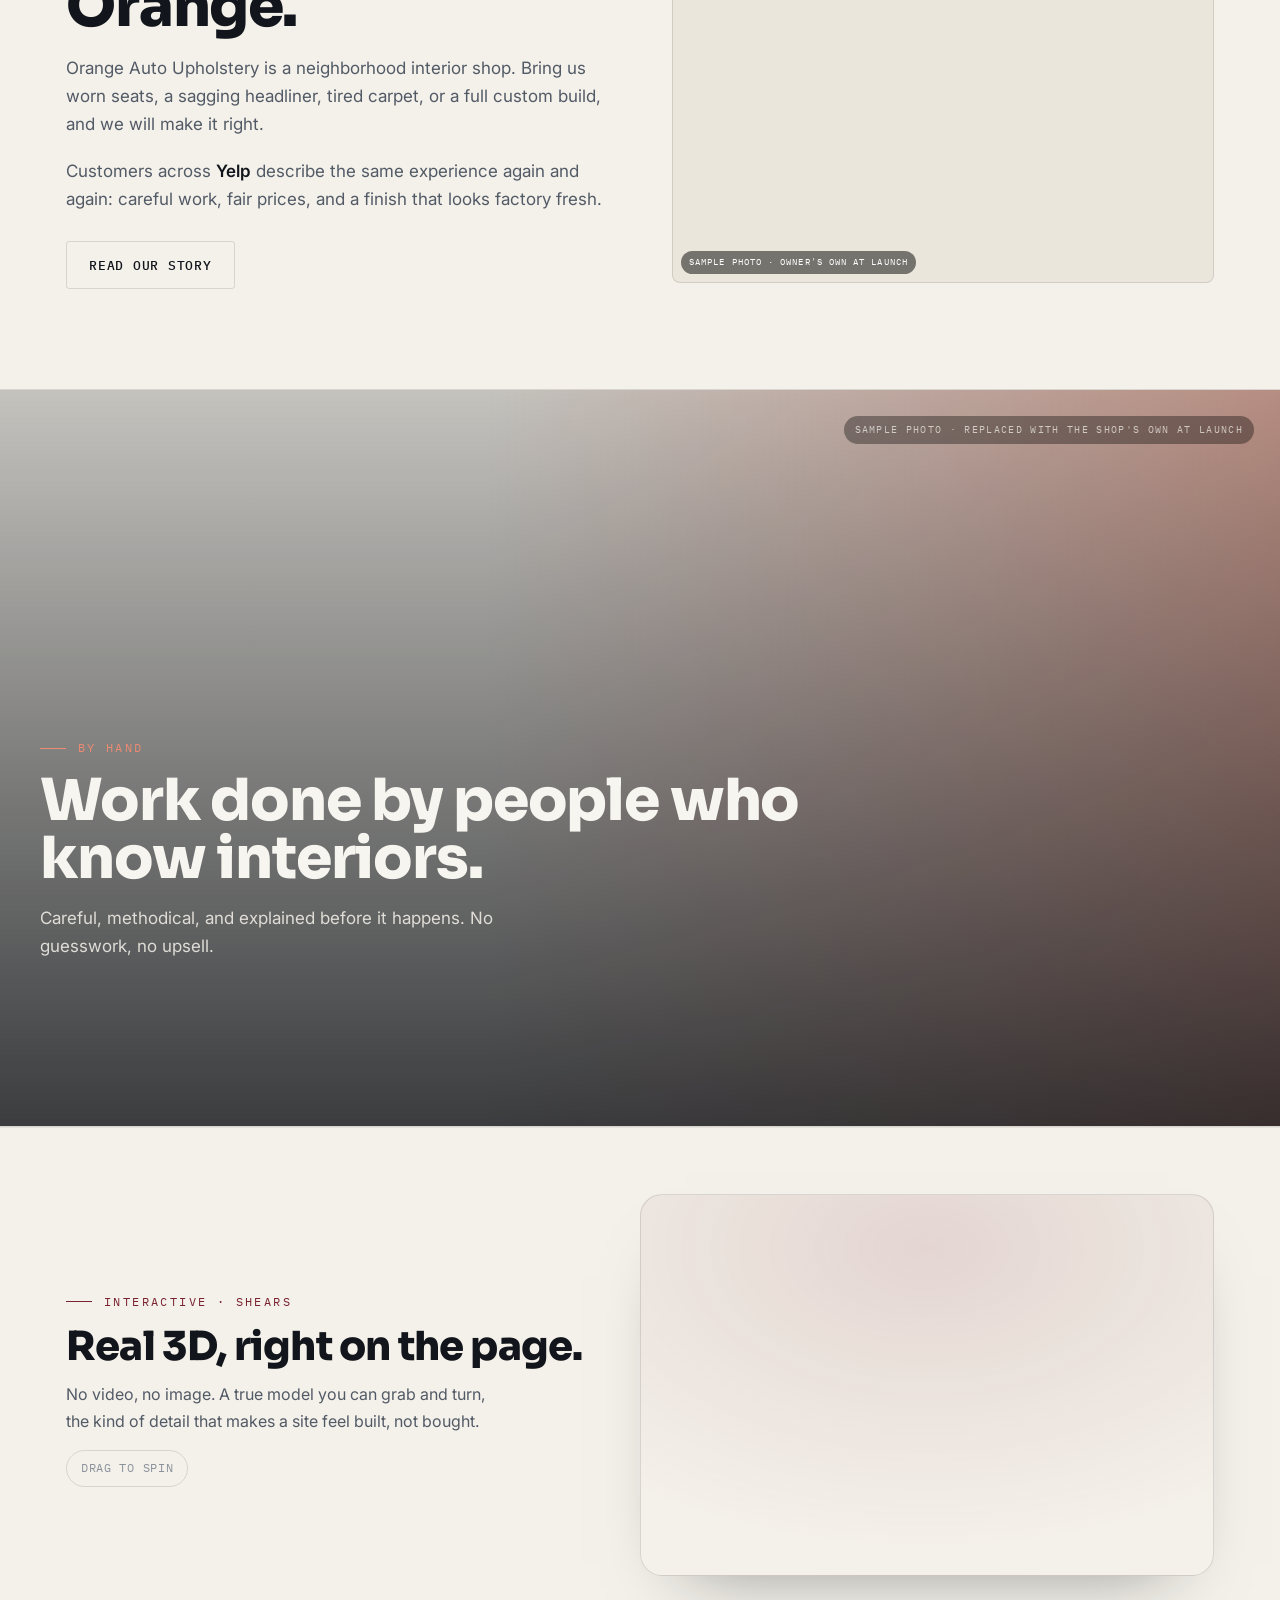
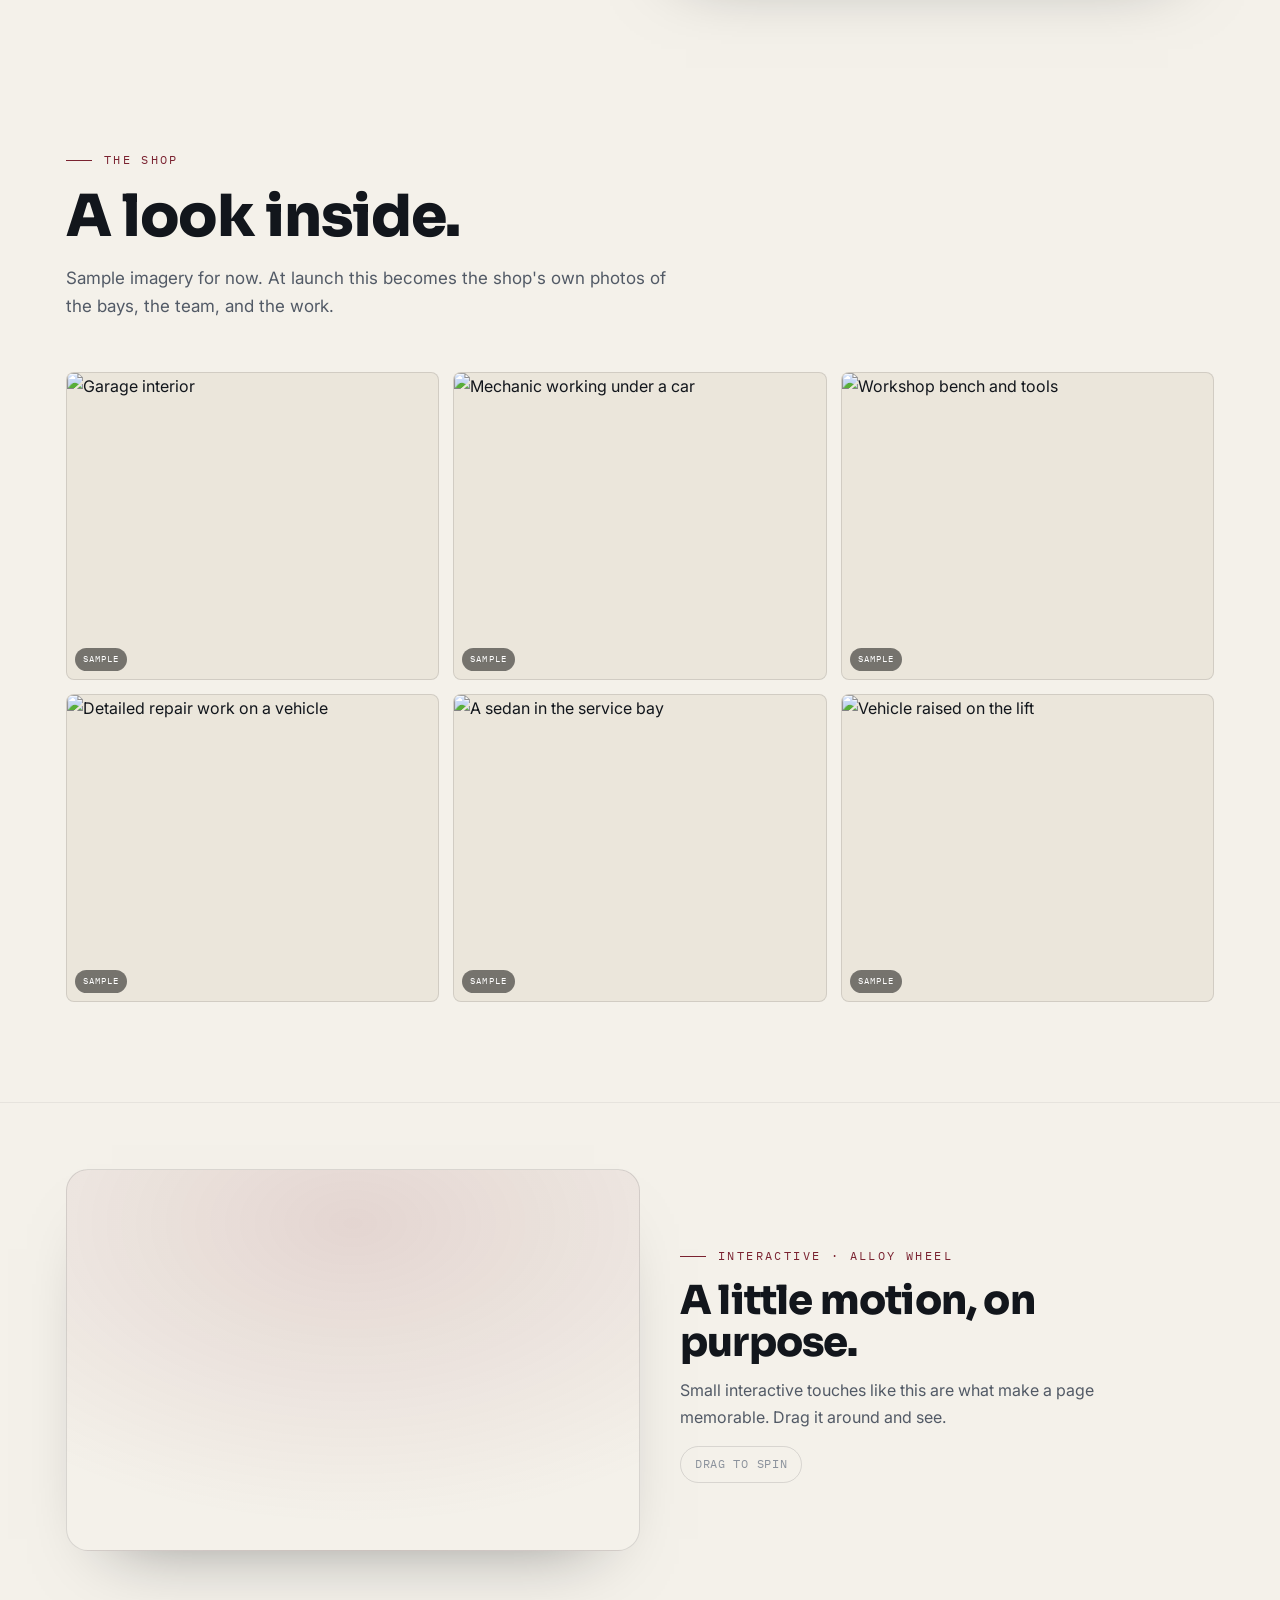
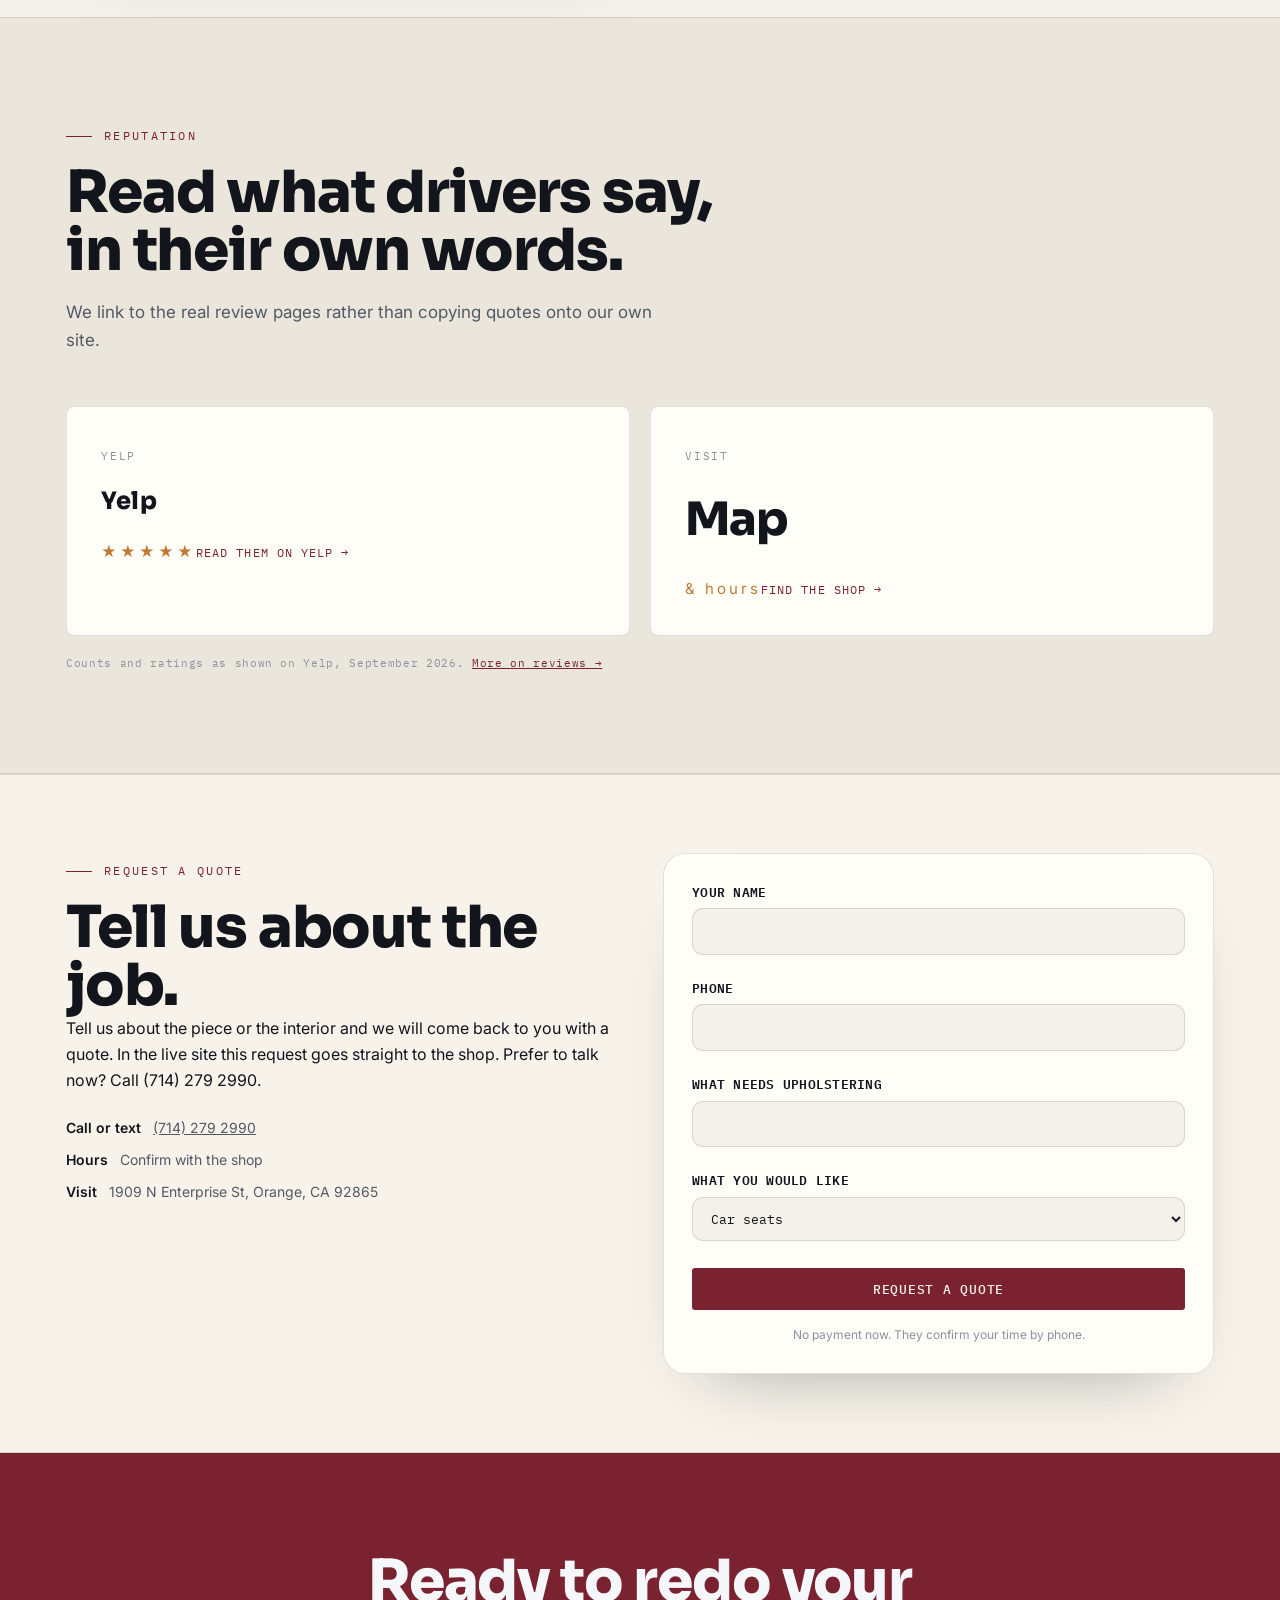
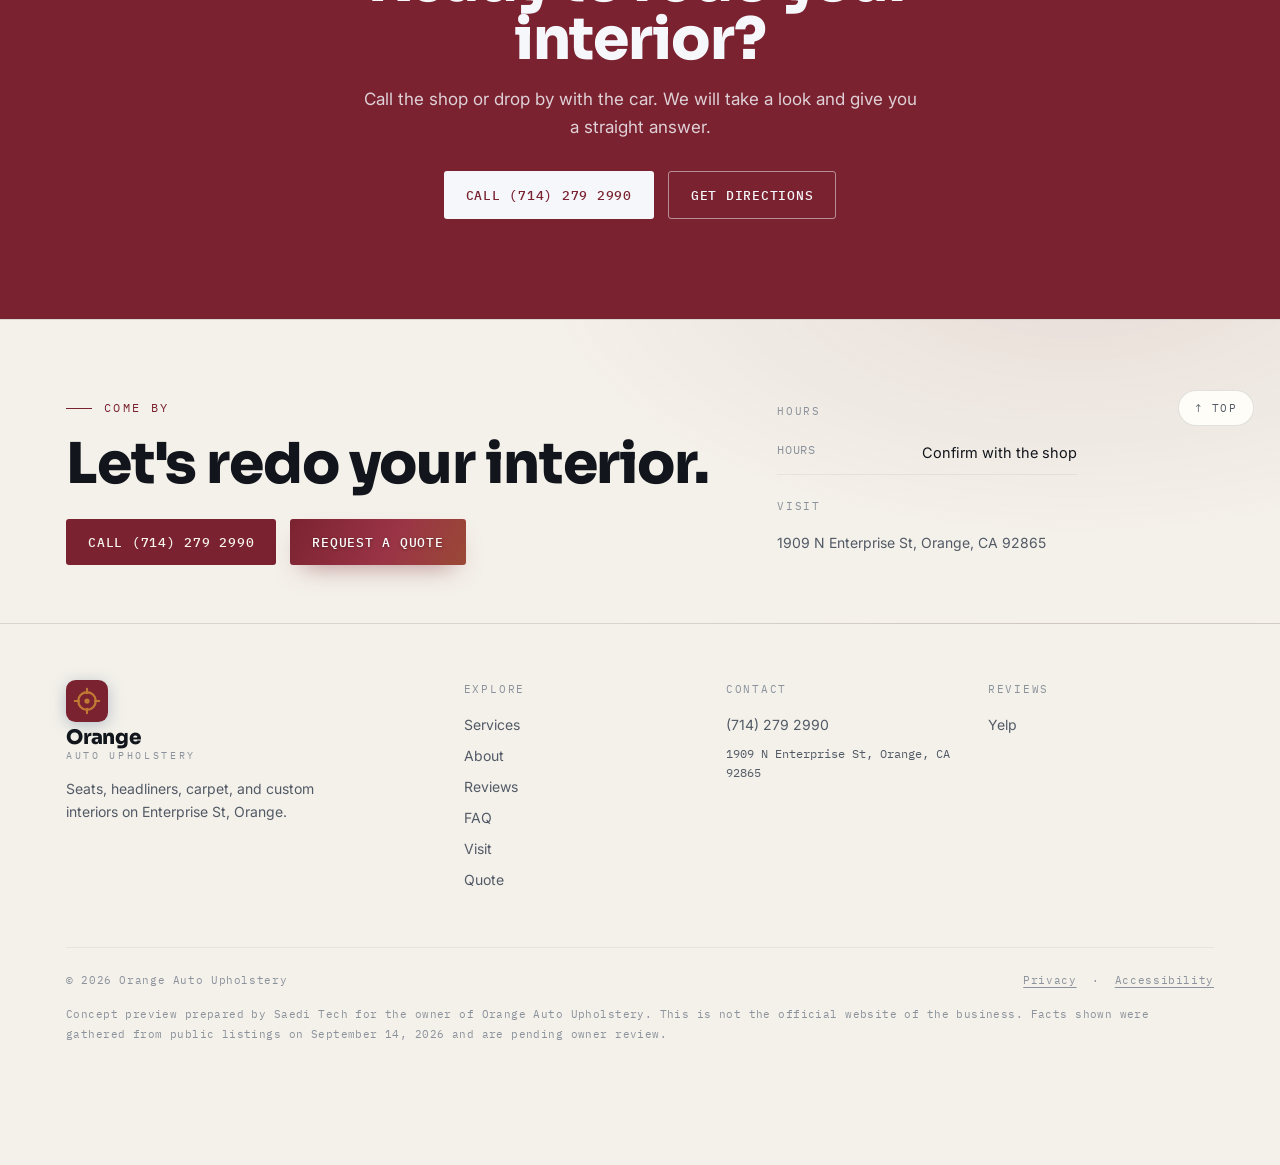
==== commit e74dc45a: "Fix 3D hero loading, page reveal, spread 3D across page, unique heroes, correct photos Co-Authored-B" ====
--- a/index.html
+++ b/index.html
@@ -22,7 +22,7 @@
 <a class="skip" href="#main">Skip to content</a>
 
 <header class="sitehead" id="sitehead">
-<div class="topbar"><div class="wrap tbin"><span class="tb-l"><b>Auto upholstery</b> · Orange</span><span class="tb-r"><span>Walk ins welcome</span><span class="dot2"></span><a href="tel:+17142792990">(714) 279 2990</a></span></div></div>
+
 <nav class="top" aria-label="Main">
   <div class="wrap navin">
     <a class="logo" href="index.html" aria-label="Orange Auto Upholstery, home">
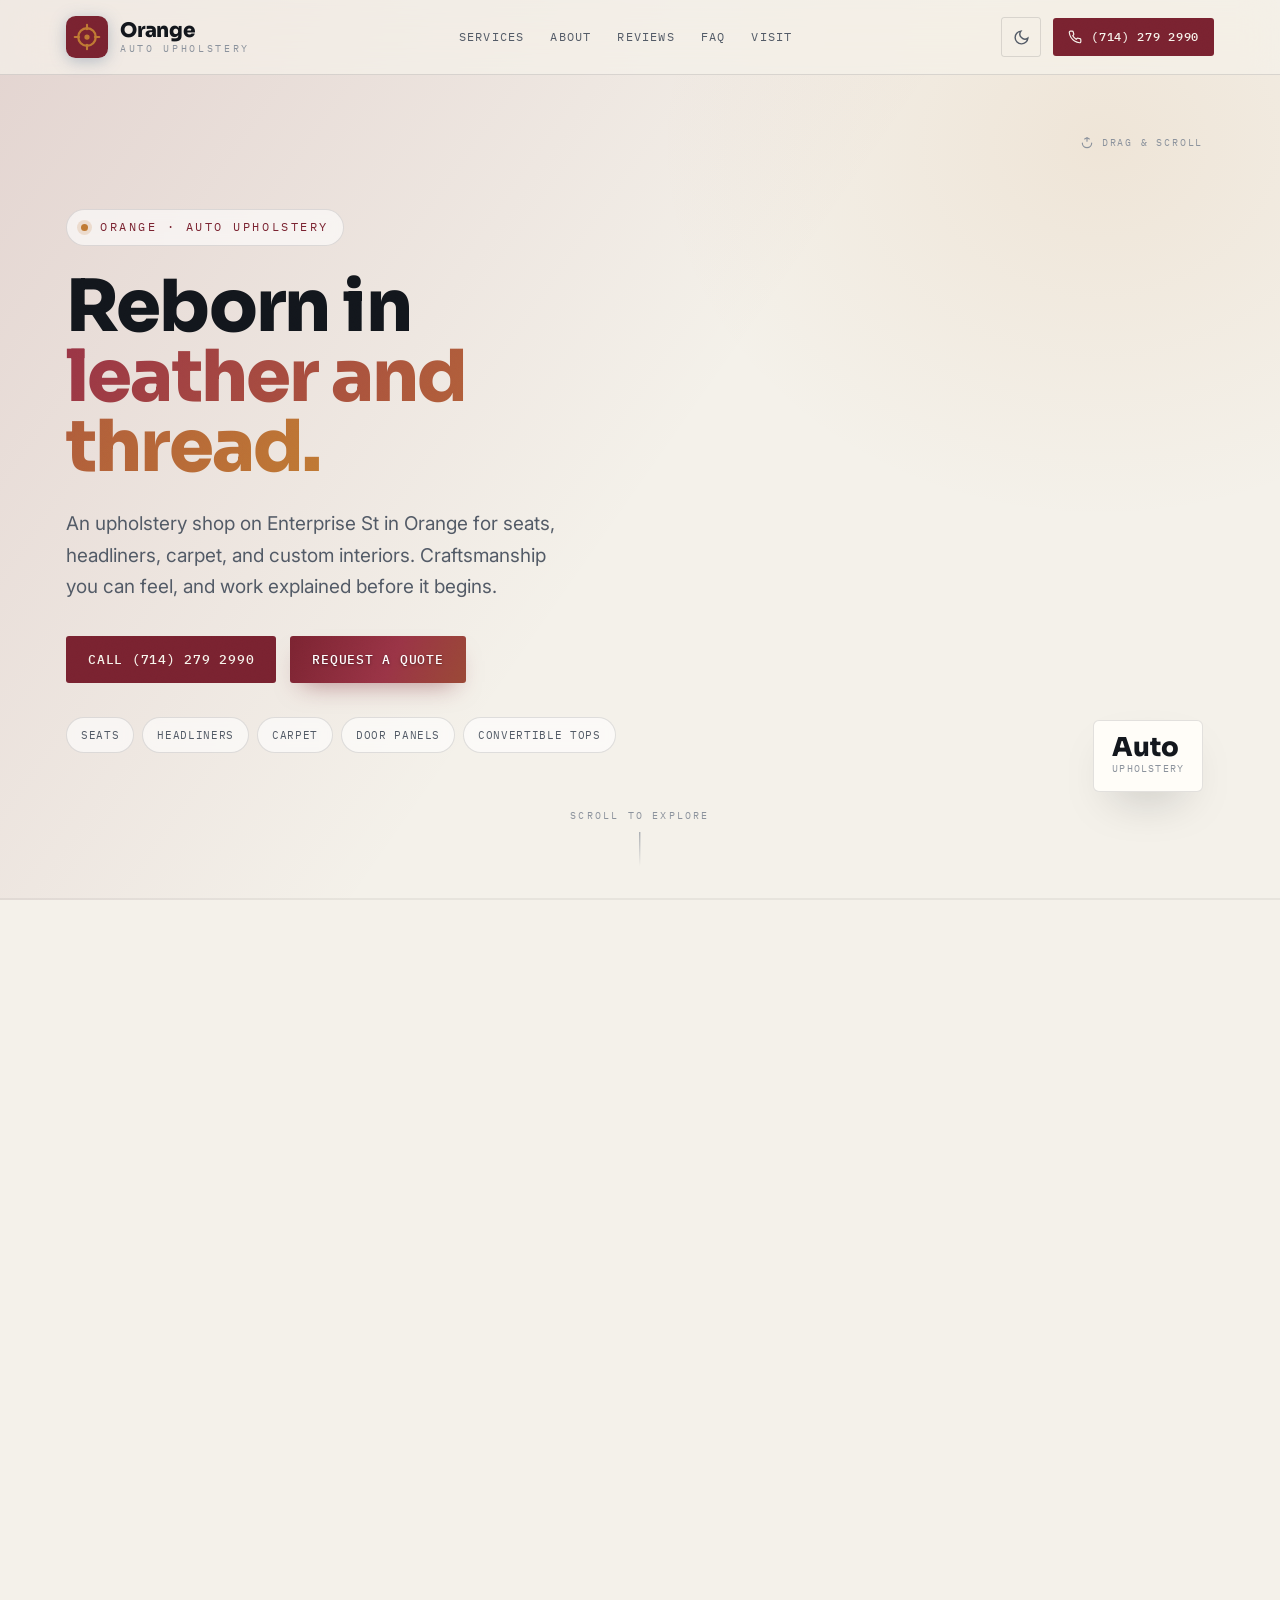
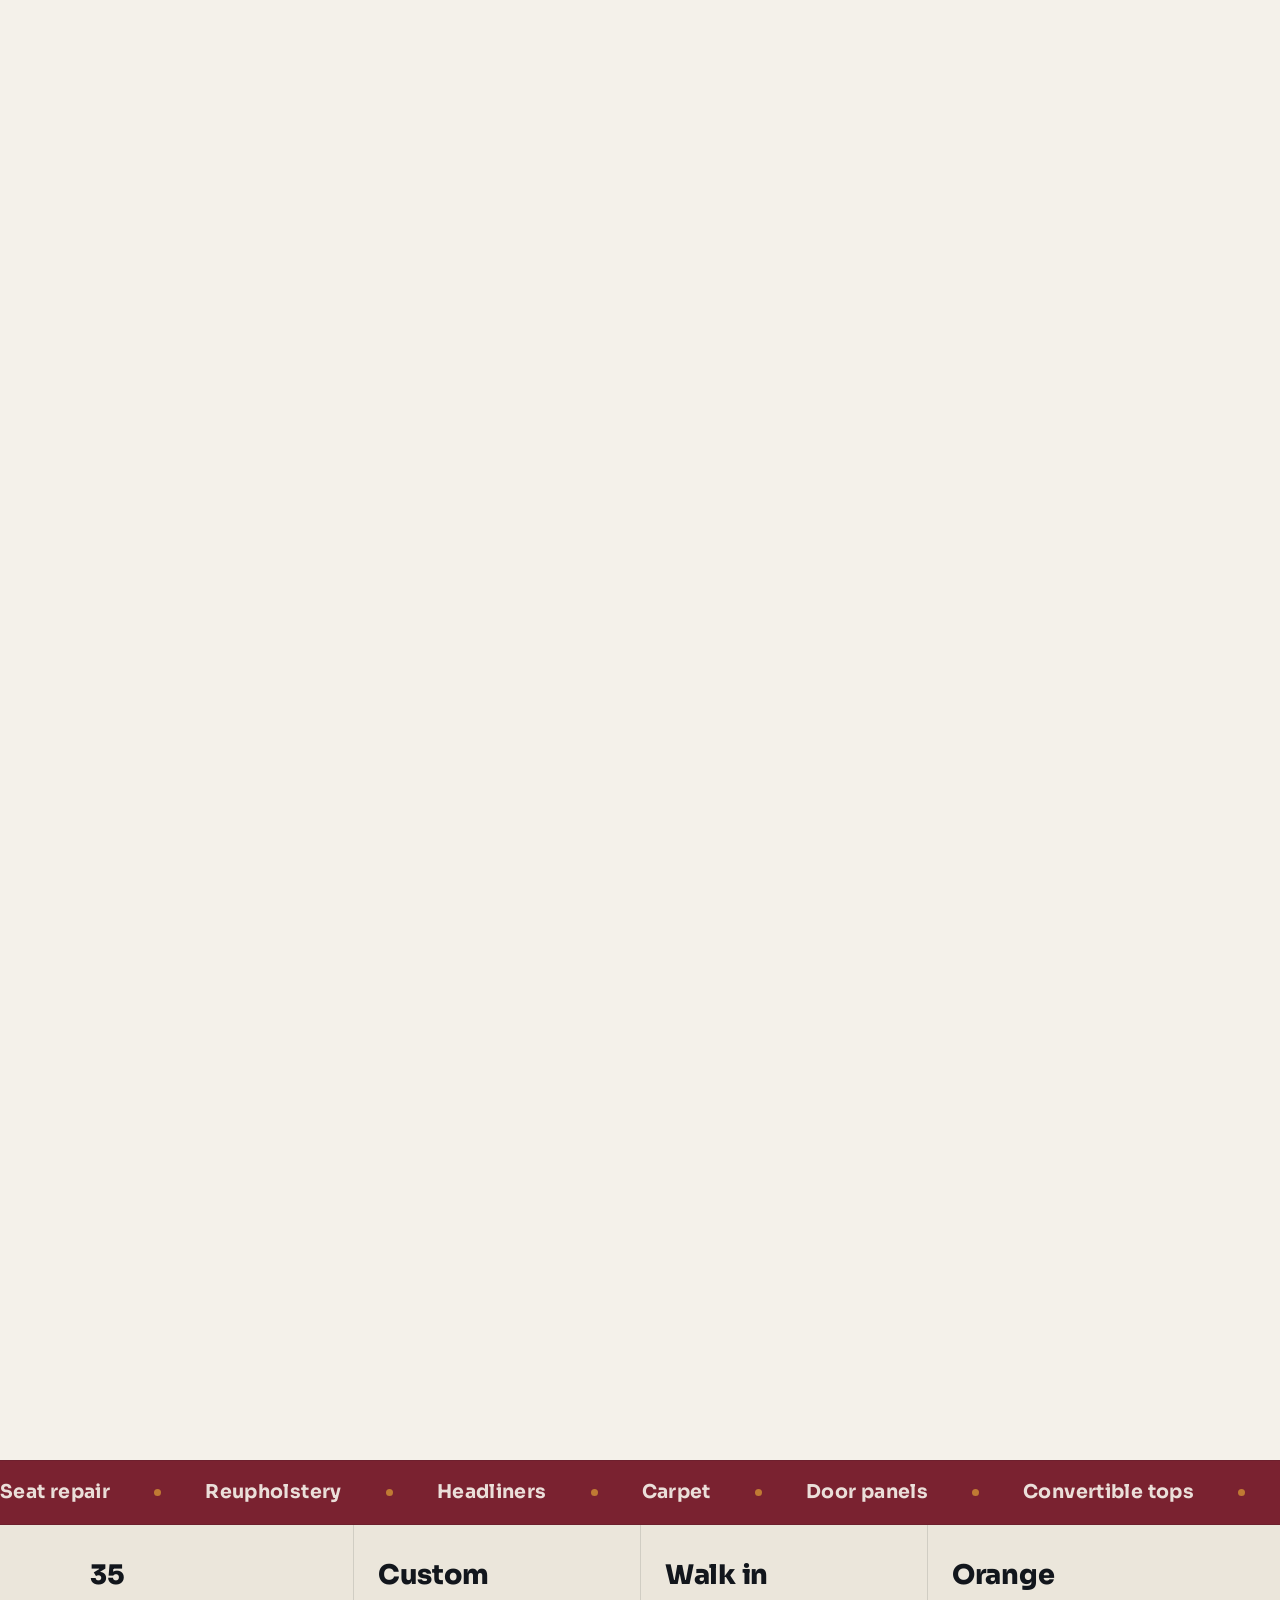
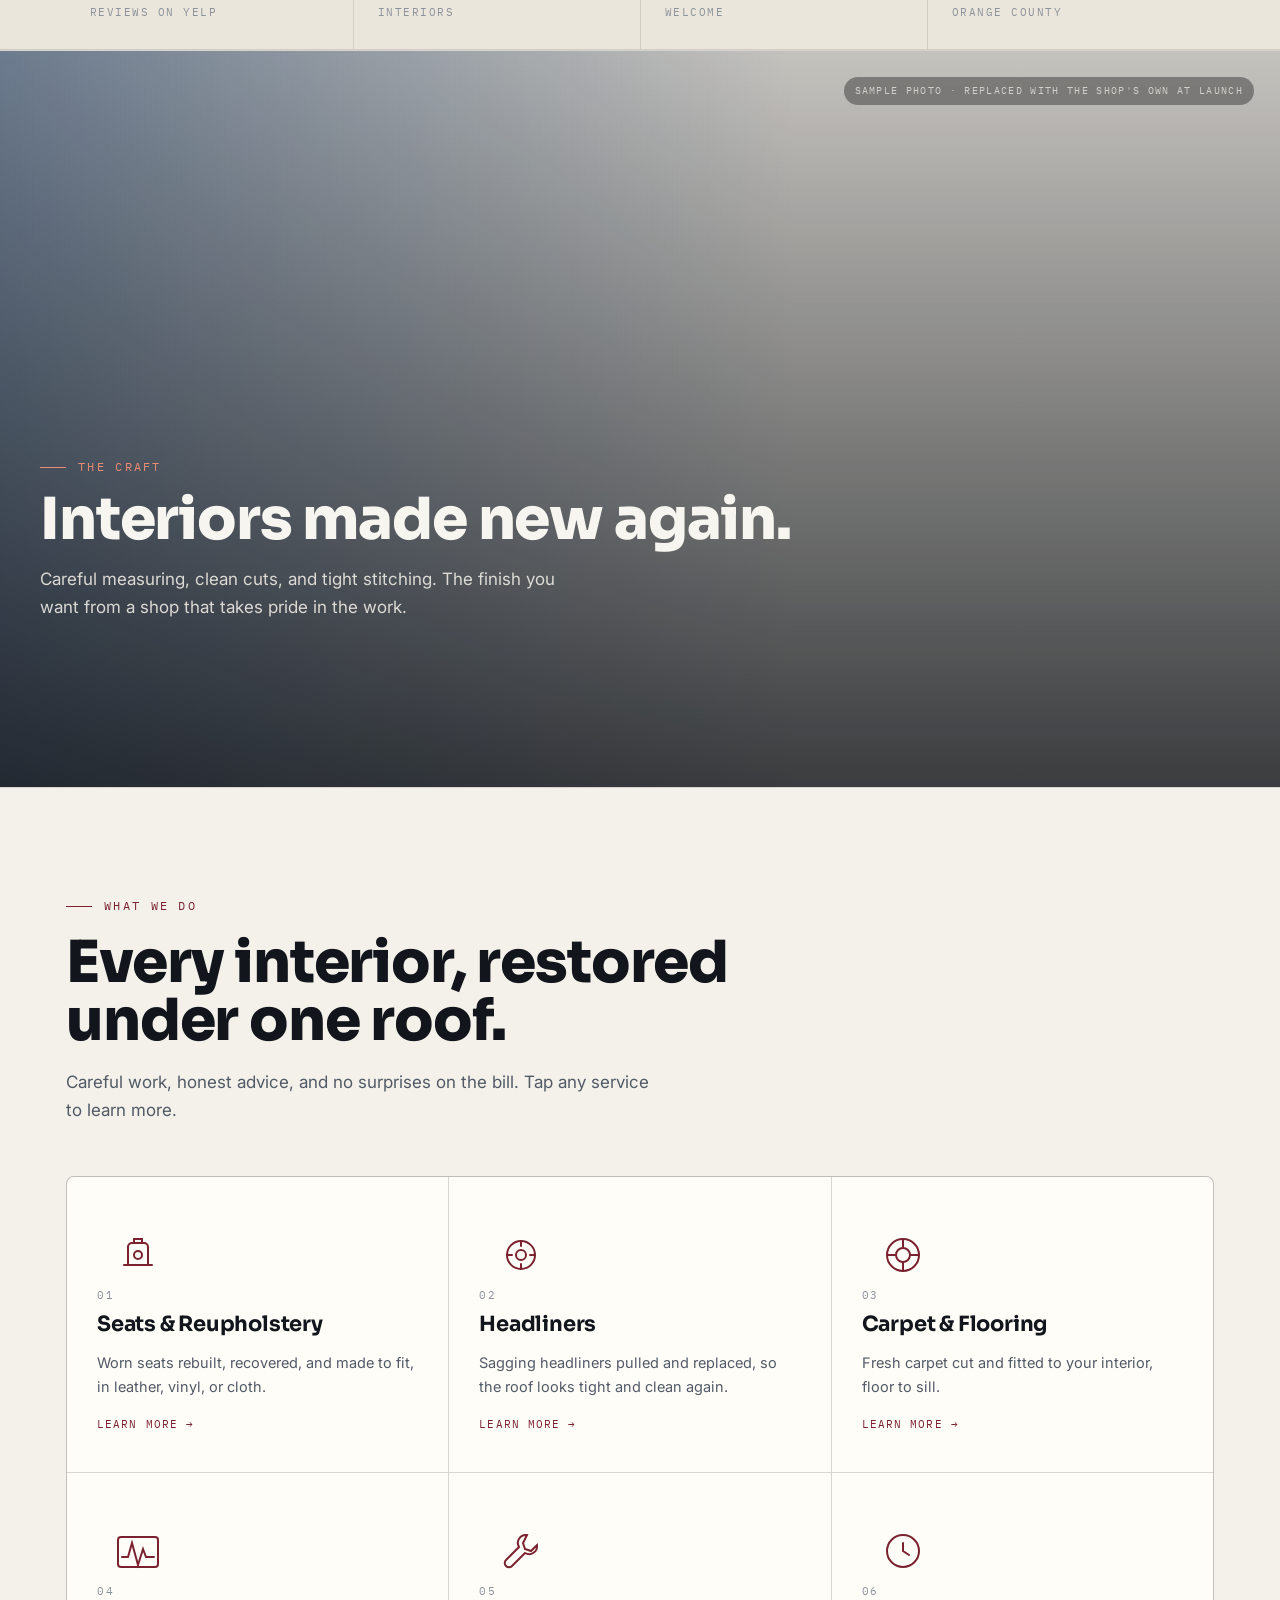
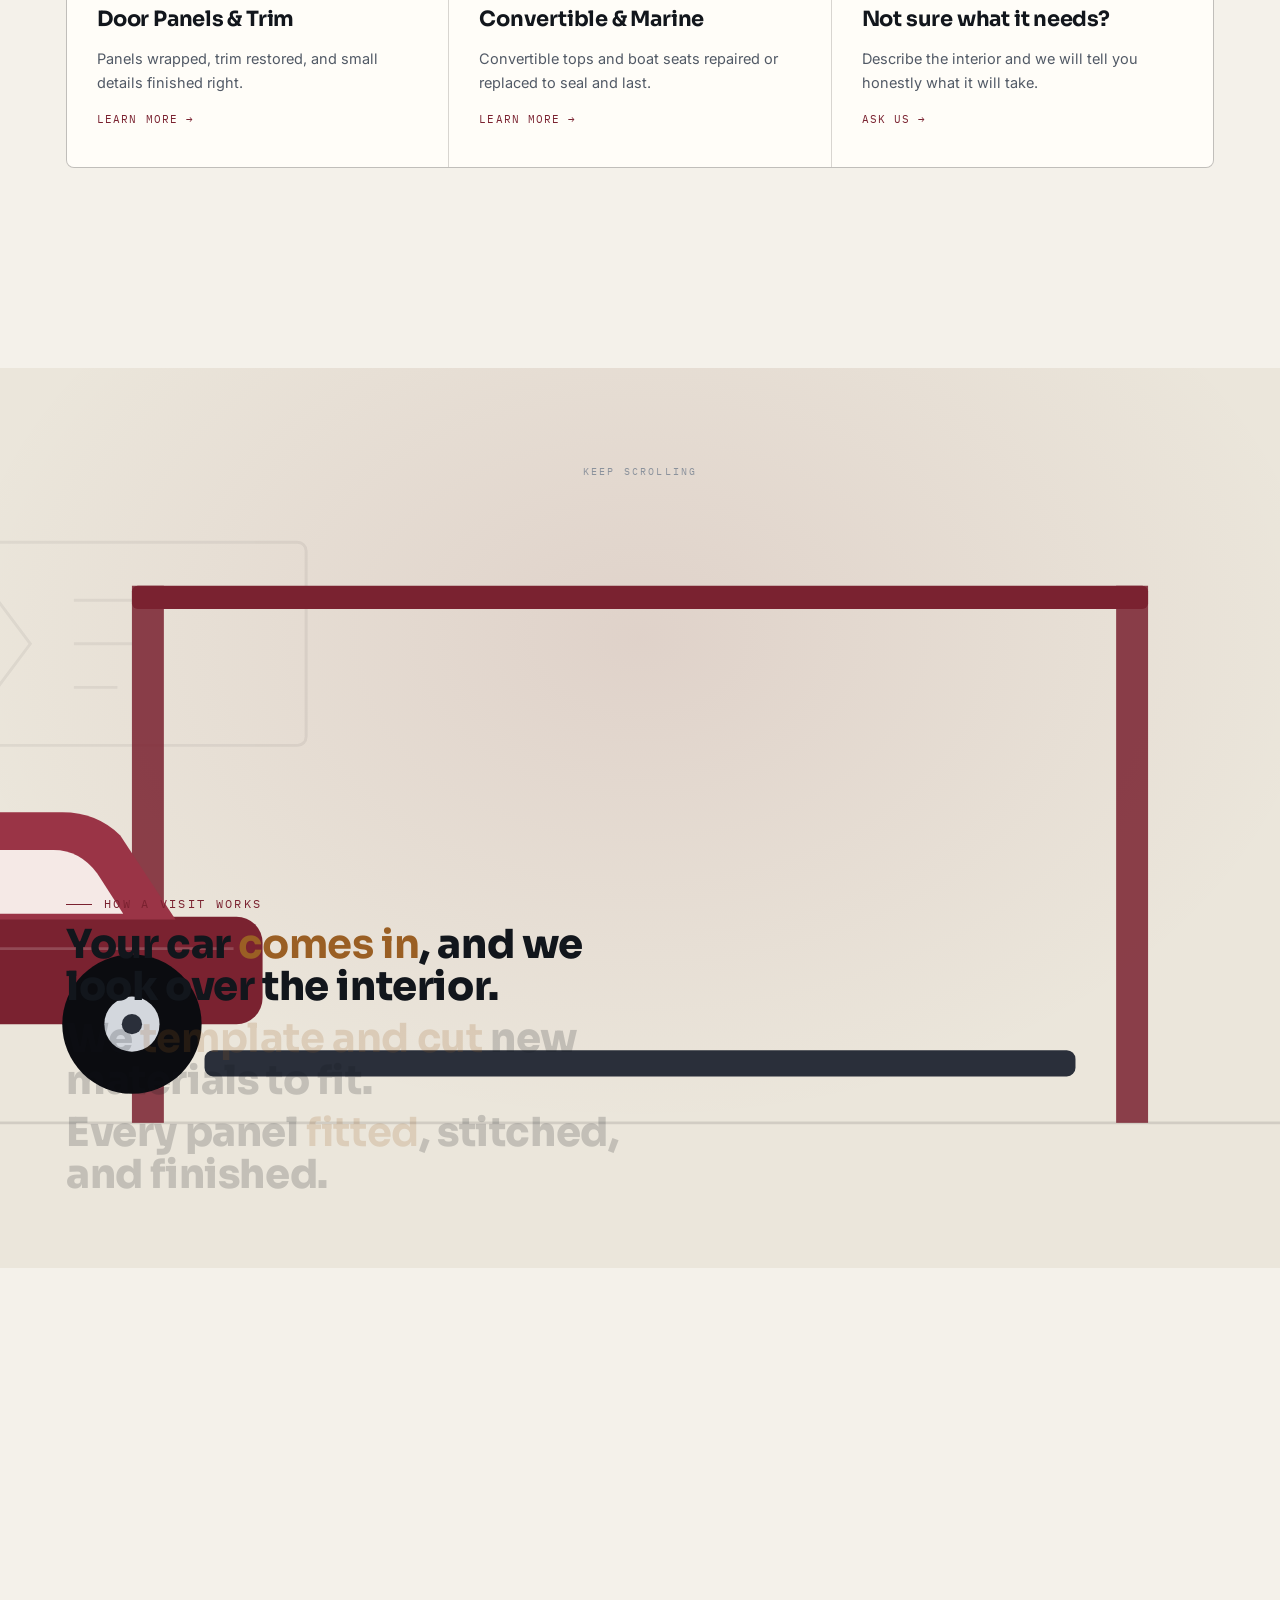
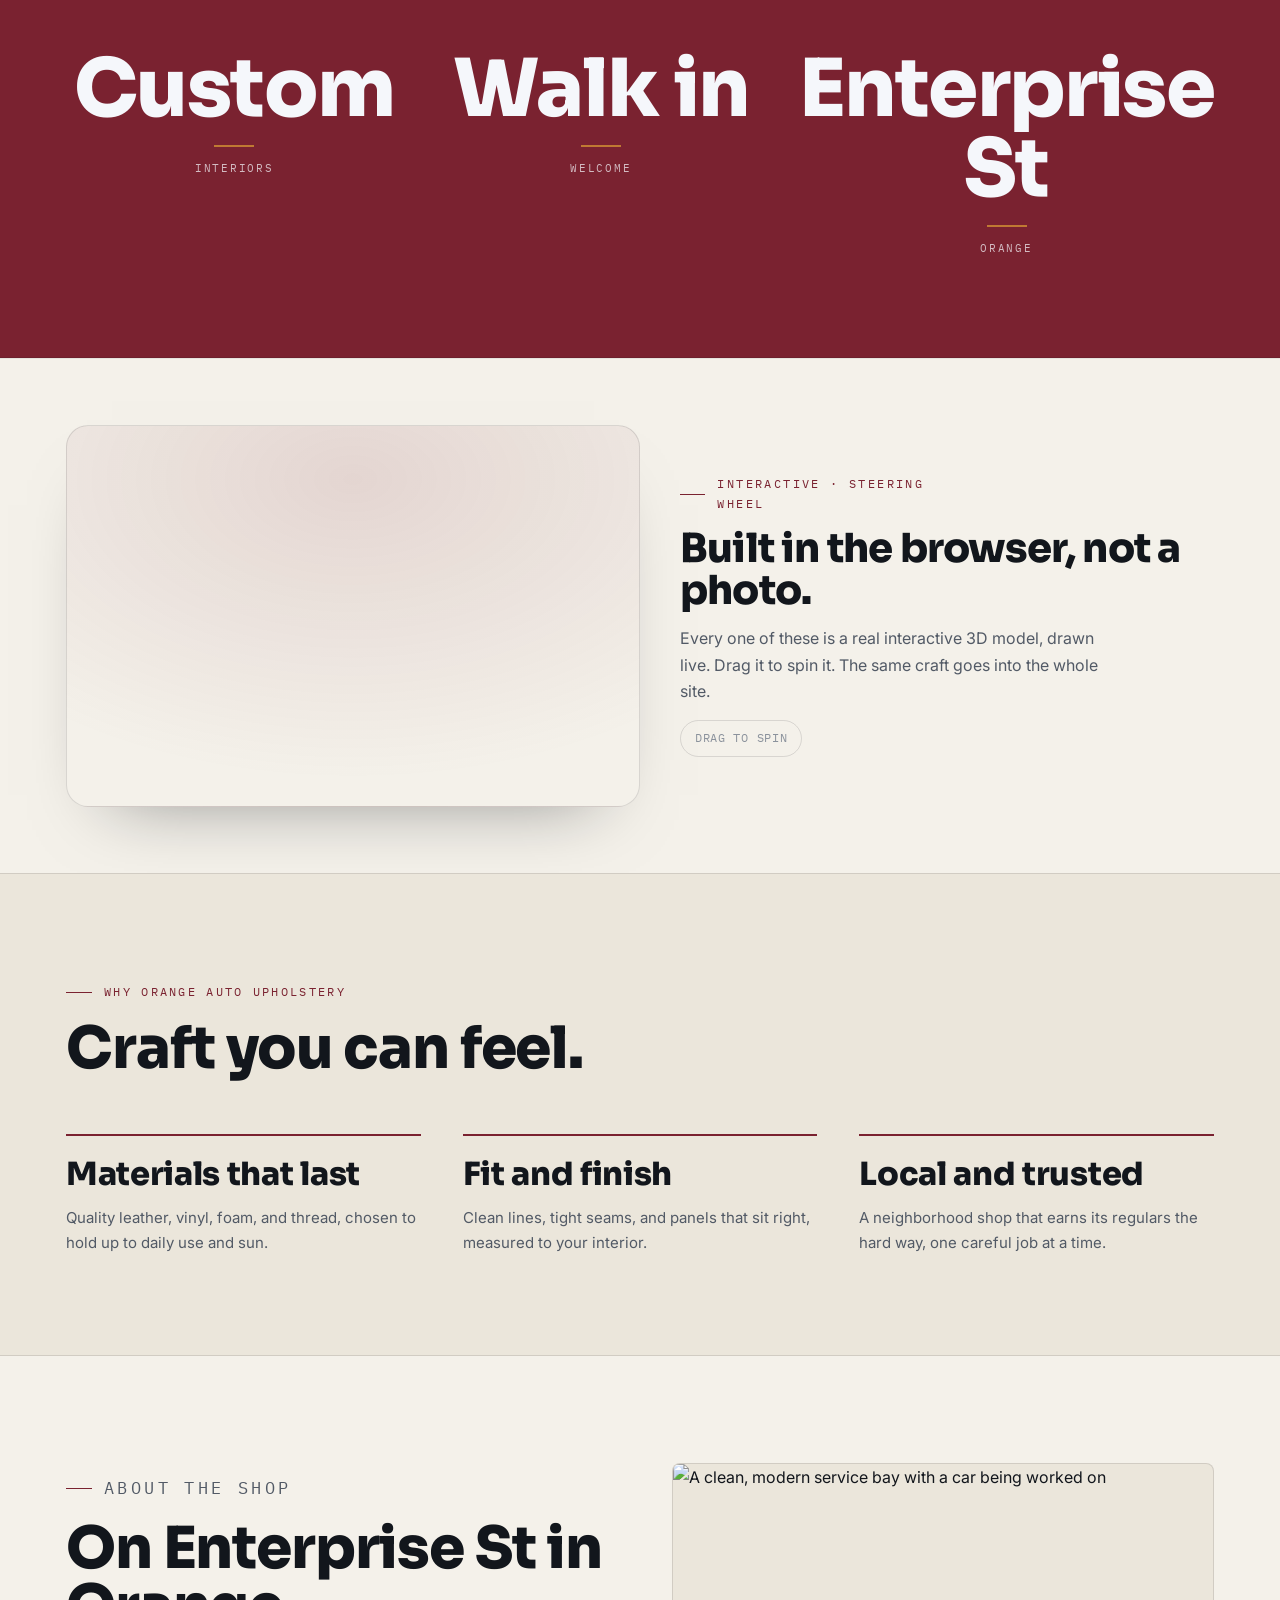
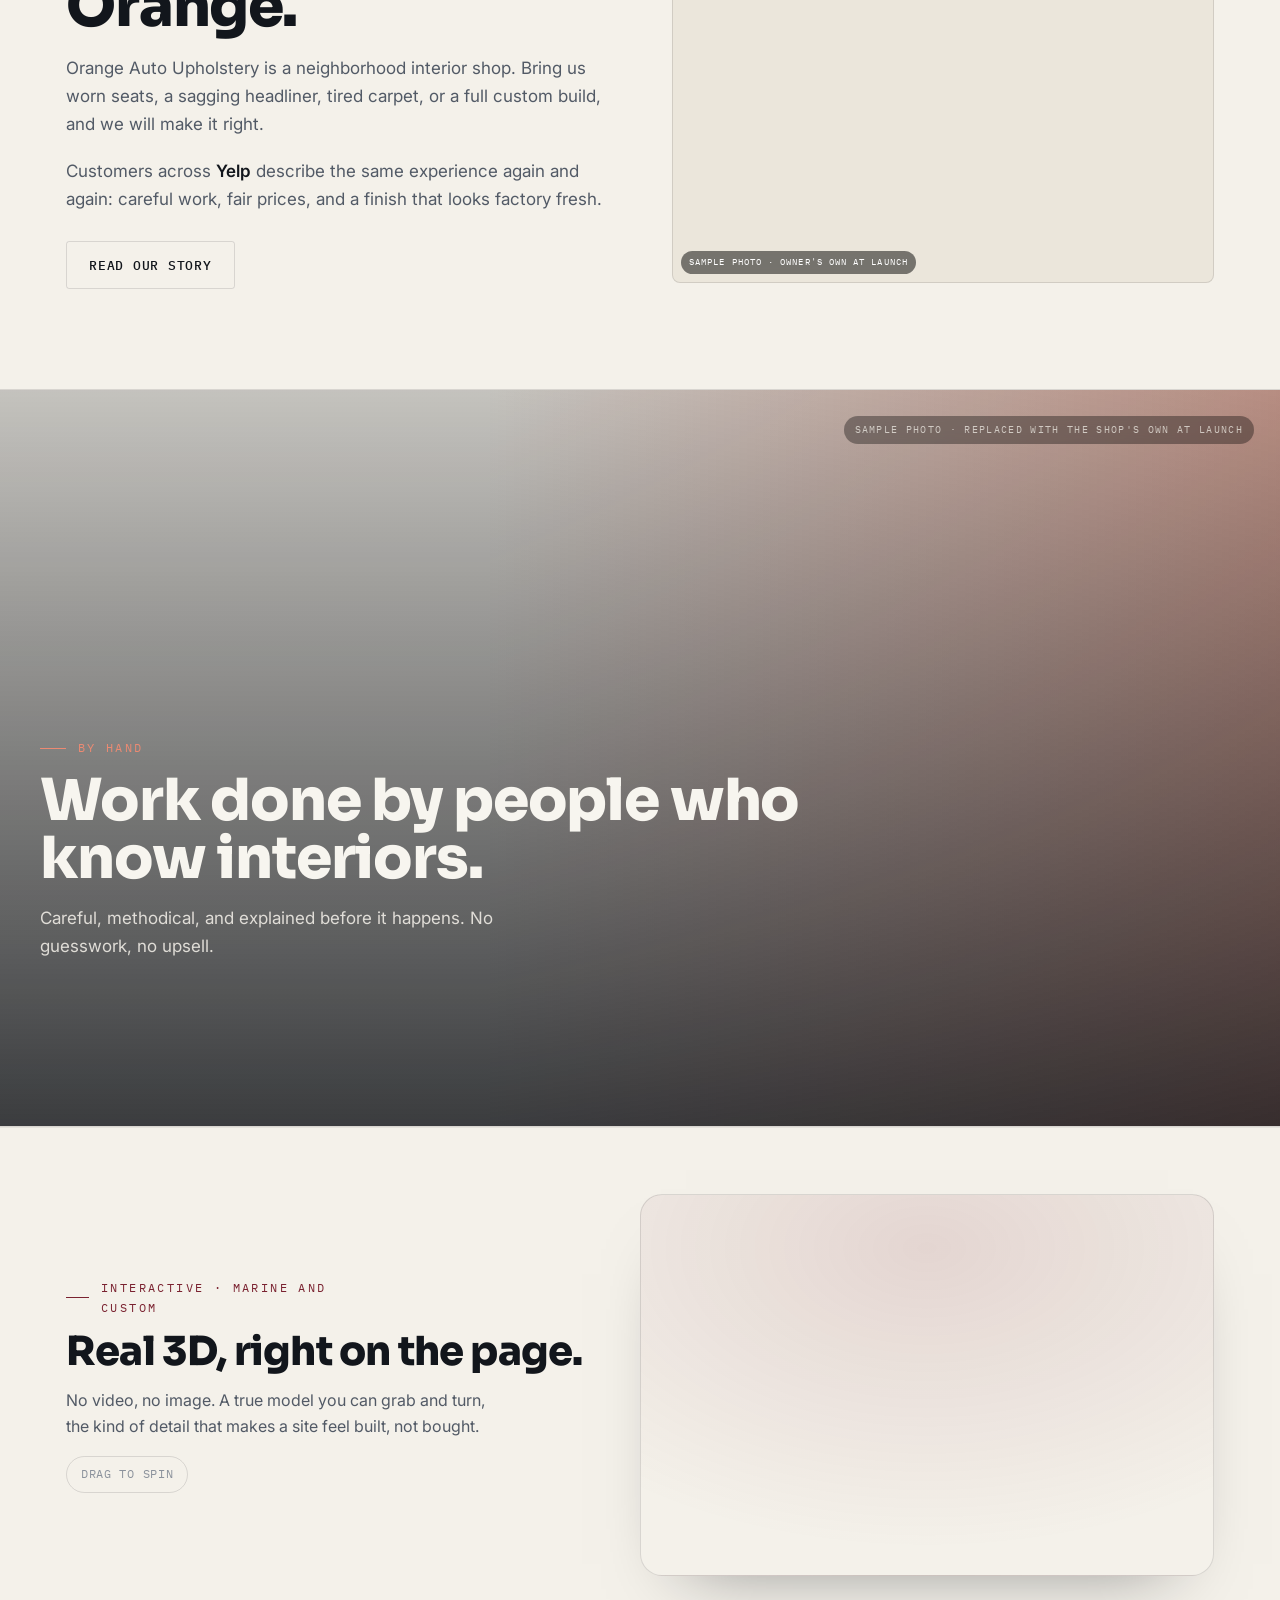
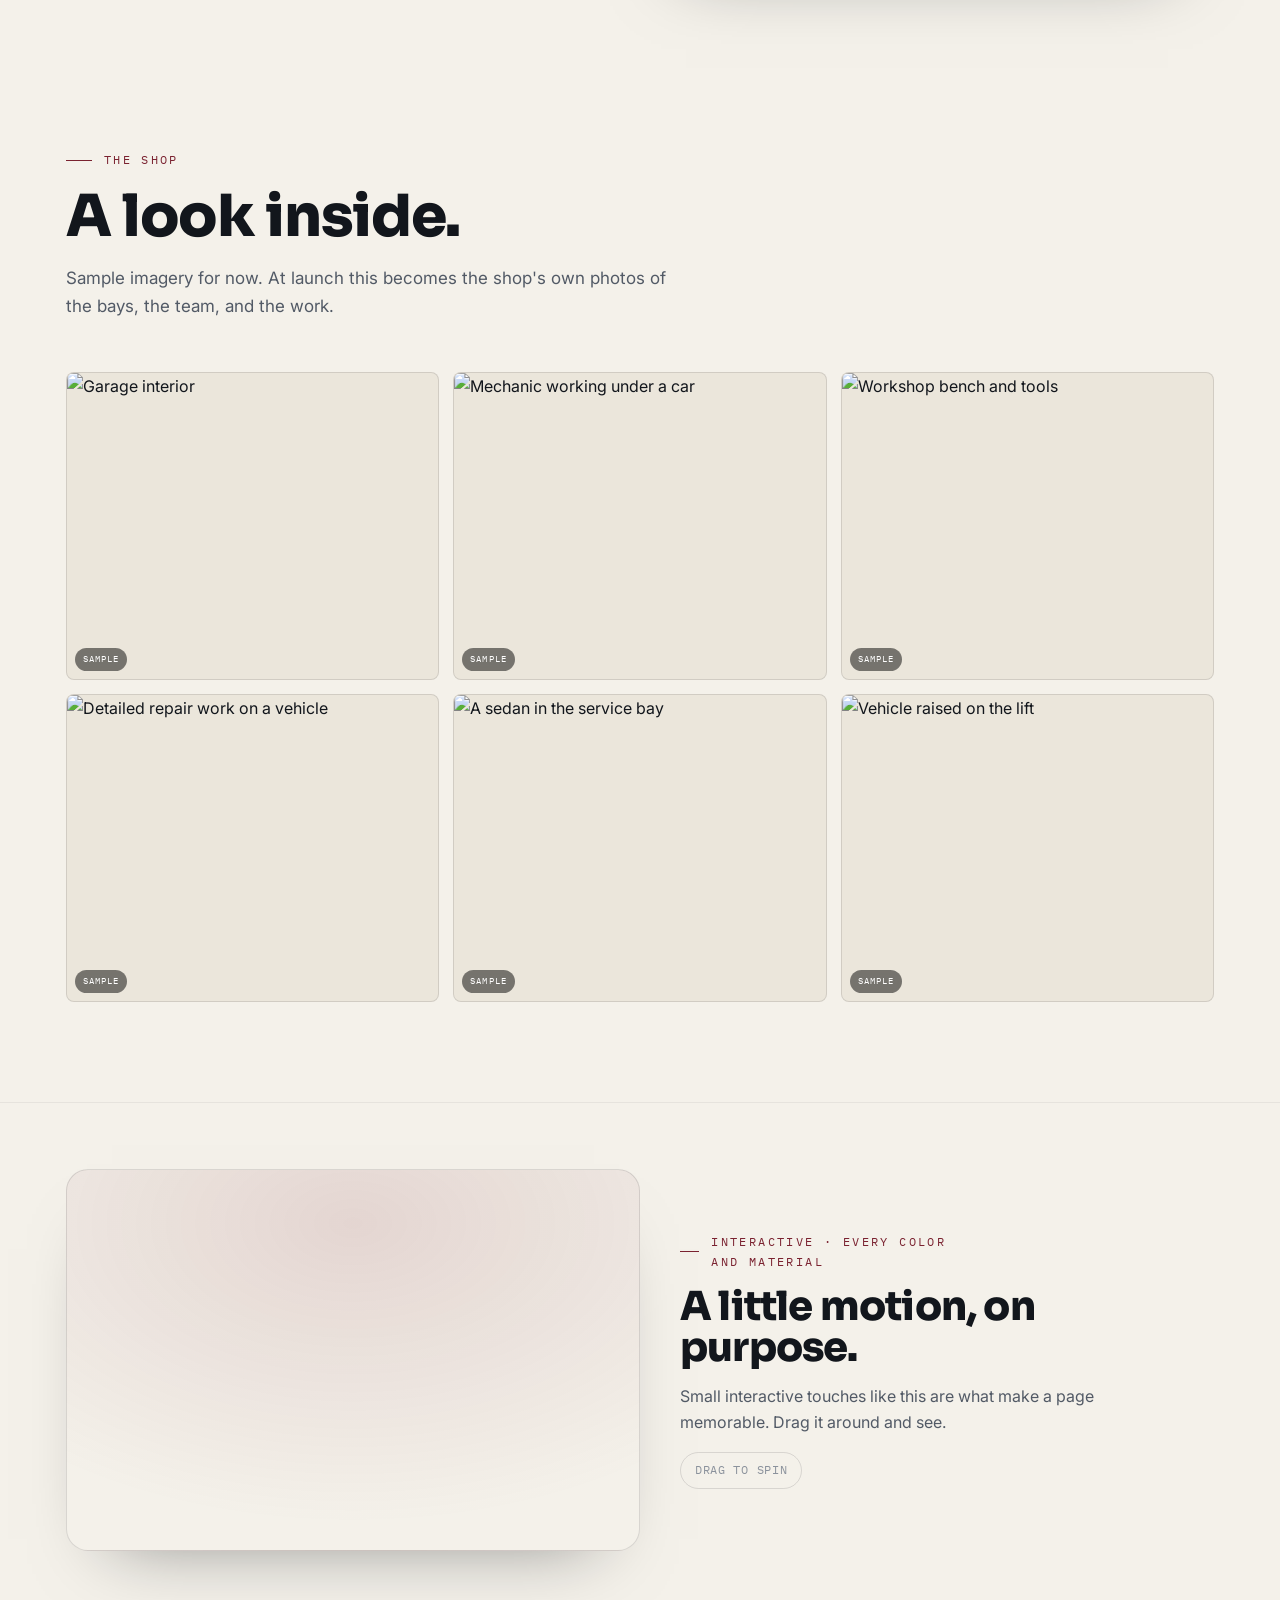
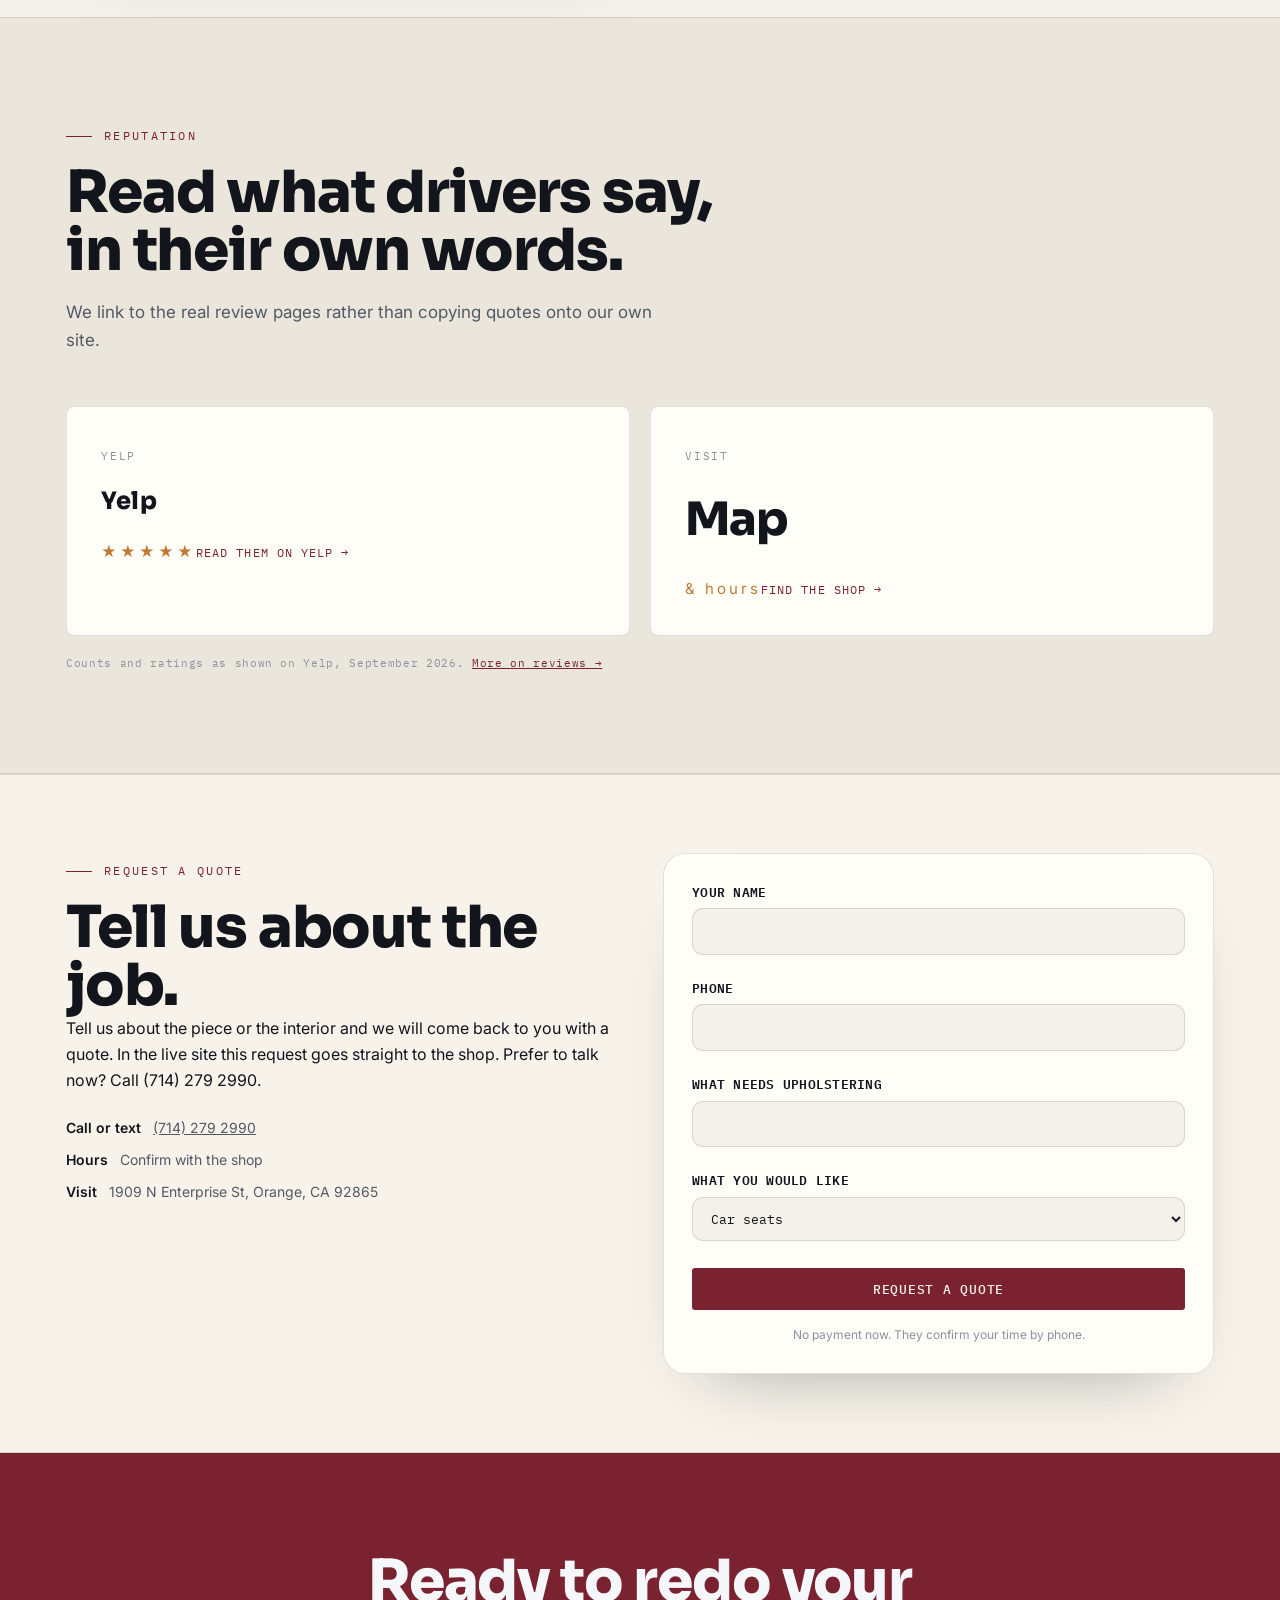
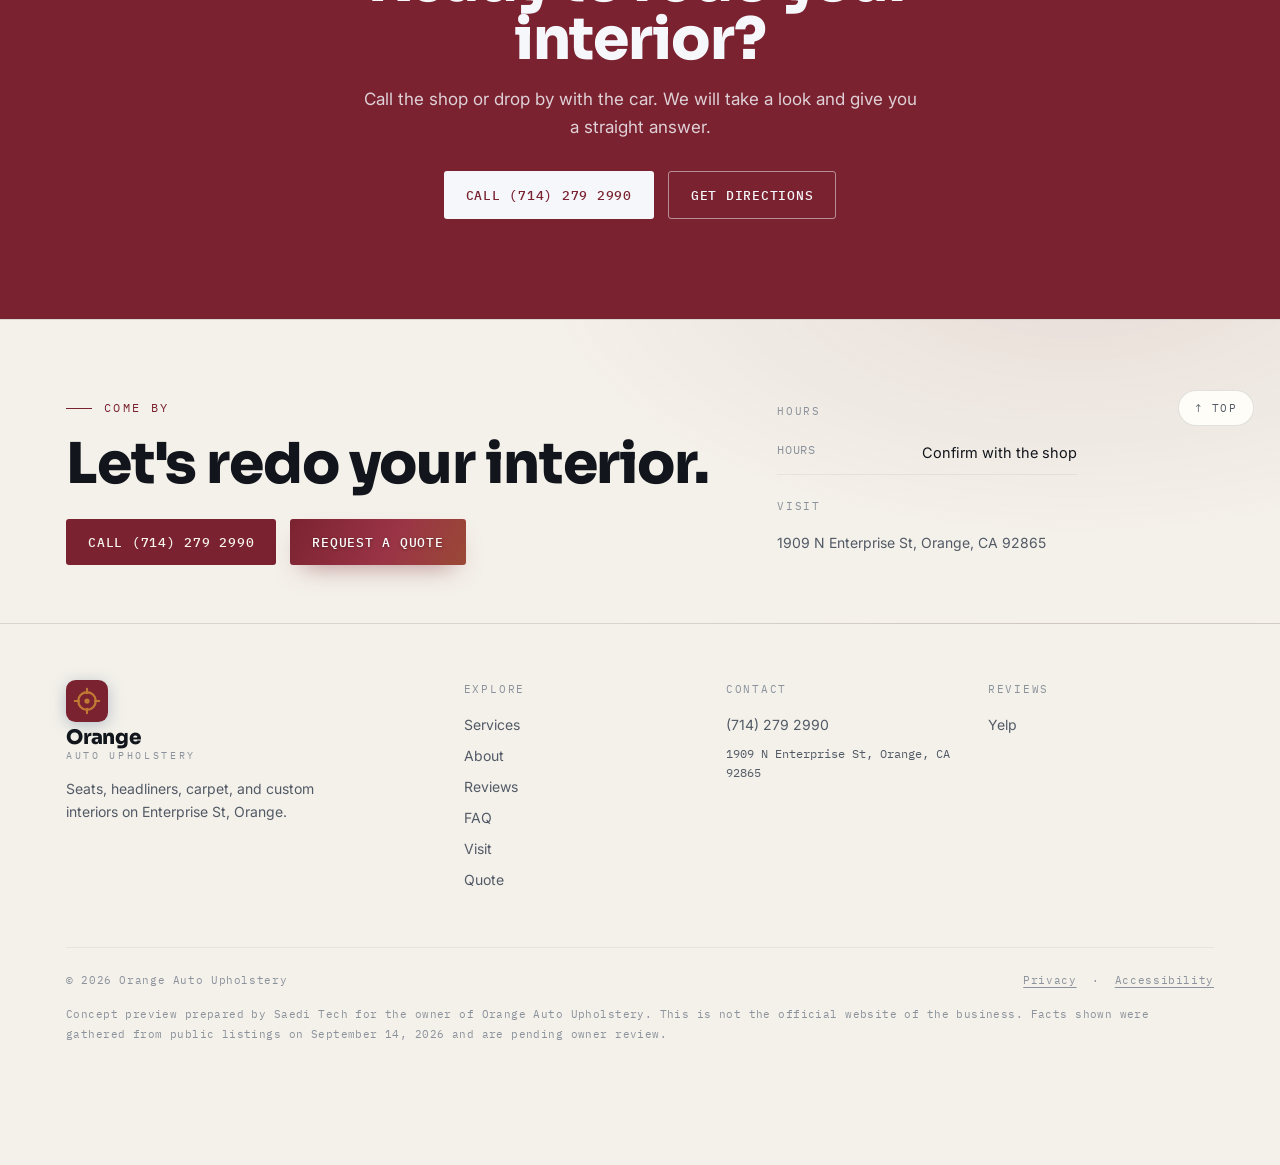
==== commit b9be68e2: "Upholstery: trade-appropriate 3D (steering wheel + sofa + seats, drop barber scissors/tire) Co-Autho" ====
--- a/index.html
+++ b/index.html
@@ -163,8 +163,8 @@
 
 <section class="obj3dband" aria-label="Interactive 3D Custom seat">
   <div class="wrap o3b">
-    <div class="o3b-art up"><canvas class="obj3d" data-obj="seat" data-accent="c07a33" aria-label="Interactive 3D Custom seat"></canvas></div>
-    <div class="o3b-copy up"><p class="kick">Interactive · Custom seat</p><h2>Built in the browser, not a photo.</h2><p>Every one of these is a real interactive 3D model, drawn live. Drag it to spin it. The same craft goes into the whole site.</p><span class="drag">Drag to spin</span></div>
+    <div class="o3b-art up"><canvas class="obj3d" data-obj="steeringwheel" data-accent="1a1a1e" aria-label="Interactive 3D Steering wheel"></canvas></div>
+    <div class="o3b-copy up"><p class="kick">Interactive · Steering wheel</p><h2>Built in the browser, not a photo.</h2><p>Every one of these is a real interactive 3D model, drawn live. Drag it to spin it. The same craft goes into the whole site.</p><span class="drag">Drag to spin</span></div>
   </div>
 </section>
 <section id="why">
@@ -207,8 +207,8 @@
 
 <section class="obj3dband alt" aria-label="Interactive 3D Cut and sew">
   <div class="wrap o3b">
-    <div class="o3b-art up"><canvas class="obj3d" data-obj="scissors" data-accent="c07a33" aria-label="Interactive 3D Cut and sew"></canvas></div>
-    <div class="o3b-copy up"><p class="kick">Interactive · Shears</p><h2>Real 3D, right on the page.</h2><p>No video, no image. A true model you can grab and turn, the kind of detail that makes a site feel built, not bought.</p><span class="drag">Drag to spin</span></div>
+    <div class="o3b-art up"><canvas class="obj3d" data-obj="sofa" data-accent="c07a33" aria-label="Interactive 3D Marine and custom upholstery"></canvas></div>
+    <div class="o3b-copy up"><p class="kick">Interactive · Marine and custom</p><h2>Real 3D, right on the page.</h2><p>No video, no image. A true model you can grab and turn, the kind of detail that makes a site feel built, not bought.</p><span class="drag">Drag to spin</span></div>
   </div>
 </section>
 <section id="gallery">
@@ -230,8 +230,8 @@
 
 <section class="obj3dband" aria-label="Interactive 3D Fitment">
   <div class="wrap o3b">
-    <div class="o3b-art up"><canvas class="obj3d" data-obj="wheel" data-accent="9a5f24" aria-label="Interactive 3D Fitment"></canvas></div>
-    <div class="o3b-copy up"><p class="kick">Interactive · Alloy wheel</p><h2>A little motion, on purpose.</h2><p>Small interactive touches like this are what make a page memorable. Drag it around and see.</p><span class="drag">Drag to spin</span></div>
+    <div class="o3b-art up"><canvas class="obj3d" data-obj="seat" data-accent="1b3a6b" aria-label="Interactive 3D Seat in any color"></canvas></div>
+    <div class="o3b-copy up"><p class="kick">Interactive · Every color and material</p><h2>A little motion, on purpose.</h2><p>Small interactive touches like this are what make a page memorable. Drag it around and see.</p><span class="drag">Drag to spin</span></div>
   </div>
 </section>
 <section id="reviews" class="band">
@@ -305,6 +305,6 @@
 </div>
 
 <script src="assets/app.js" defer></script>
-<script type="module" src="assets/hero3d-generic.js?v=3"></script><script type="module" src="assets/objects3d.js?v=3"></script>
+<script type="module" src="assets/hero3d-generic.js?v=4"></script><script type="module" src="assets/objects3d.js?v=4"></script>
 </body>
 </html>
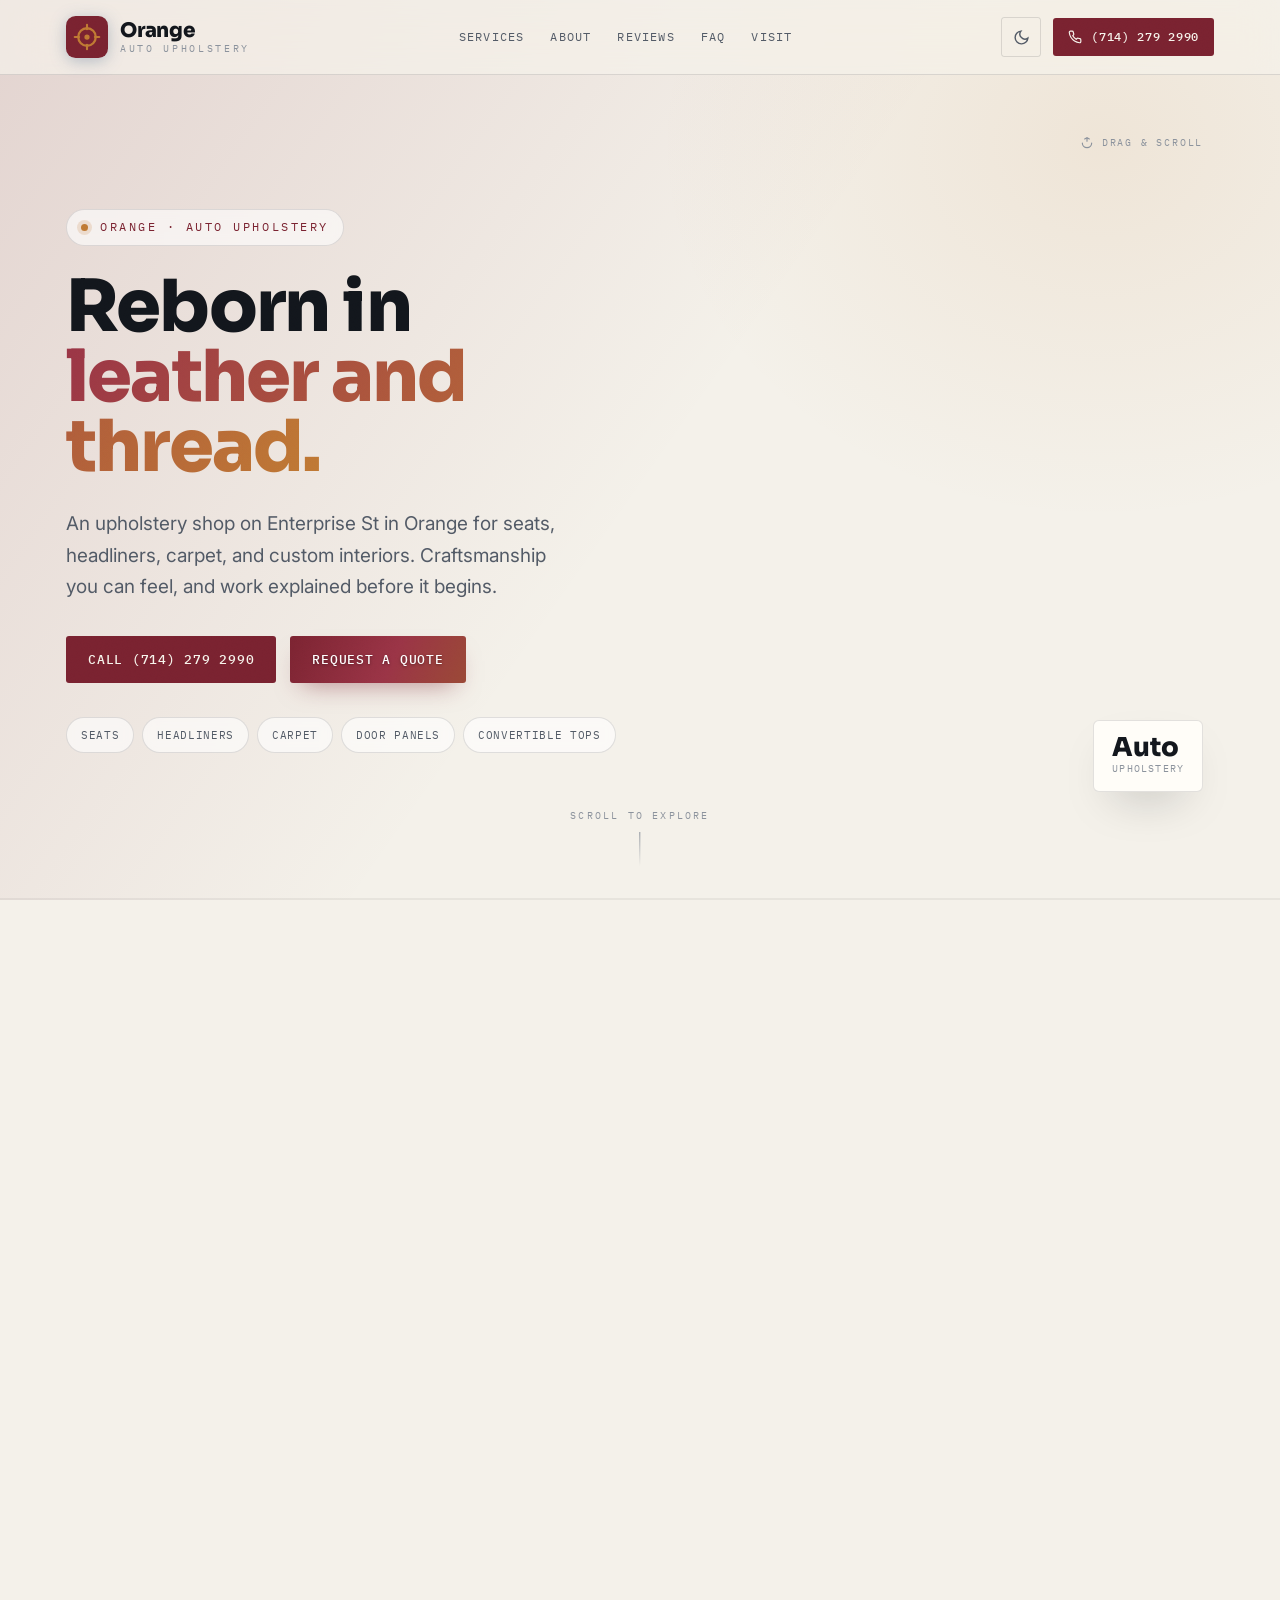
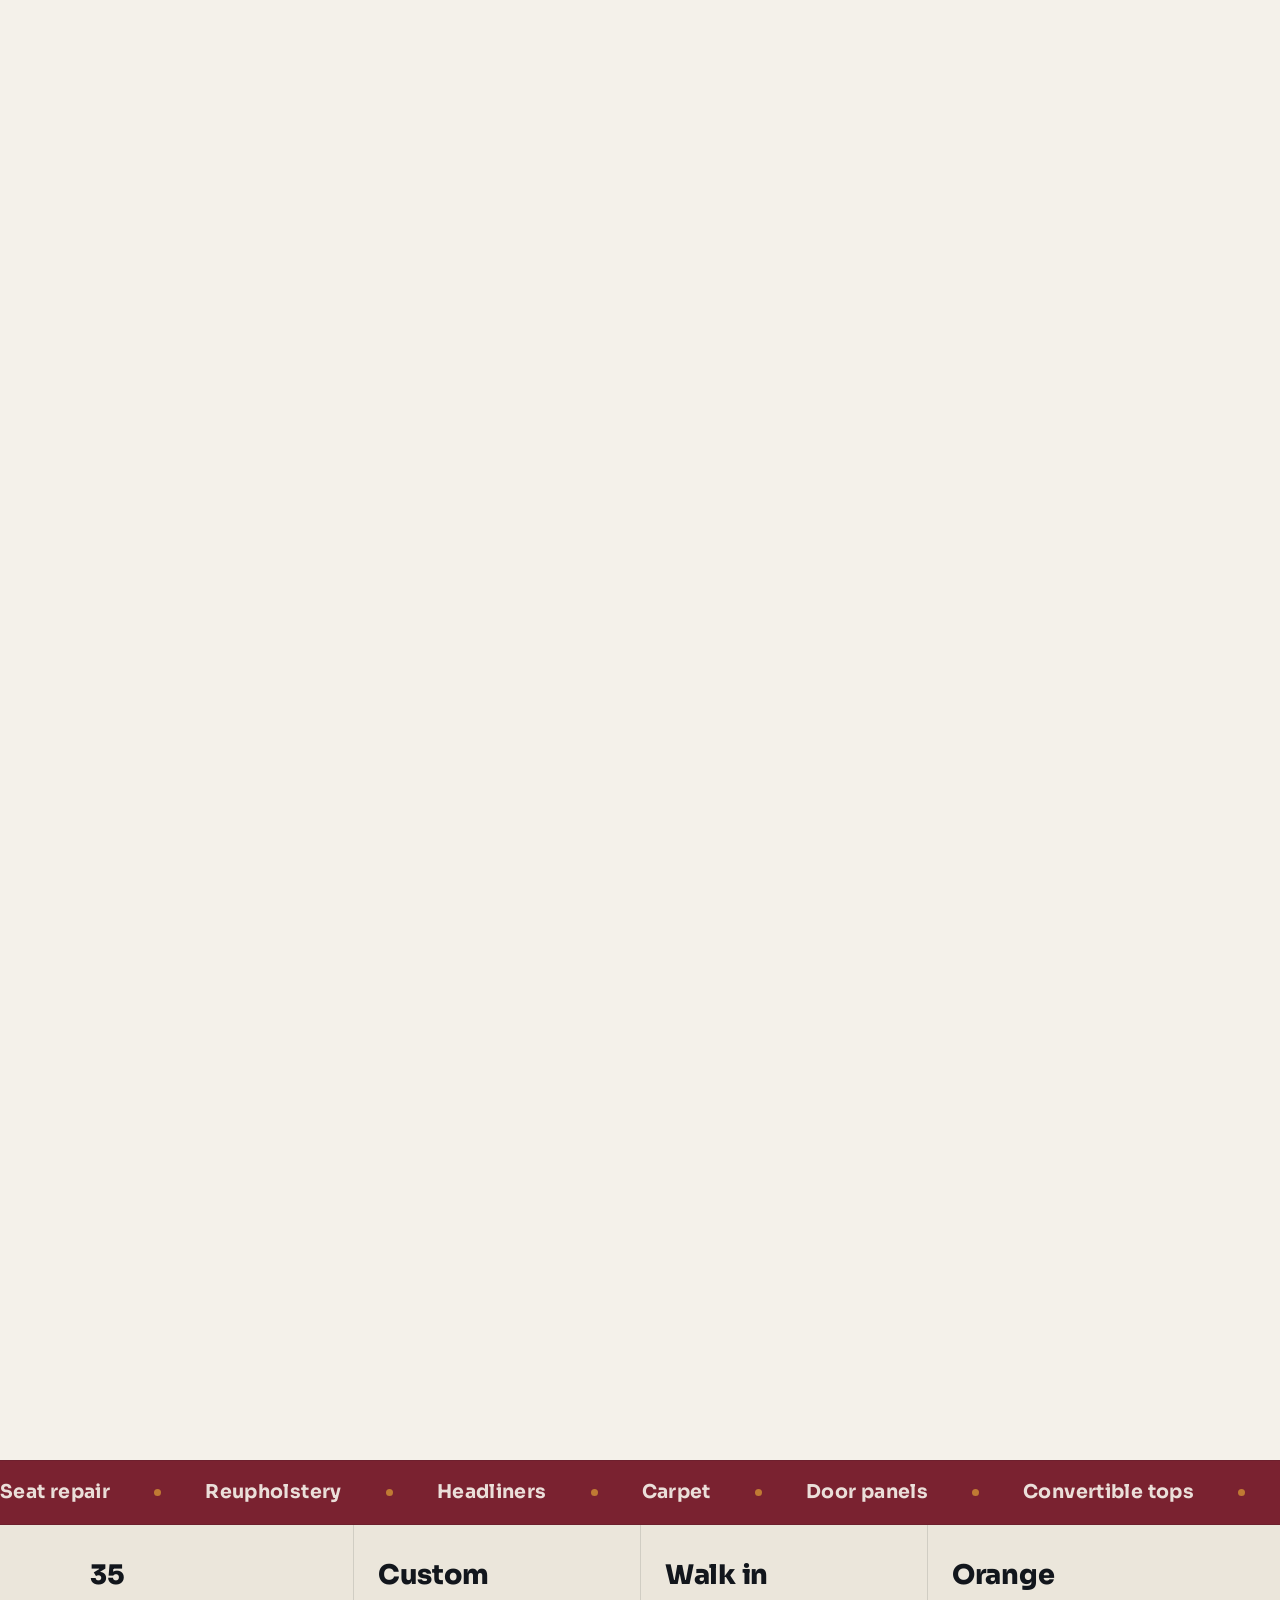
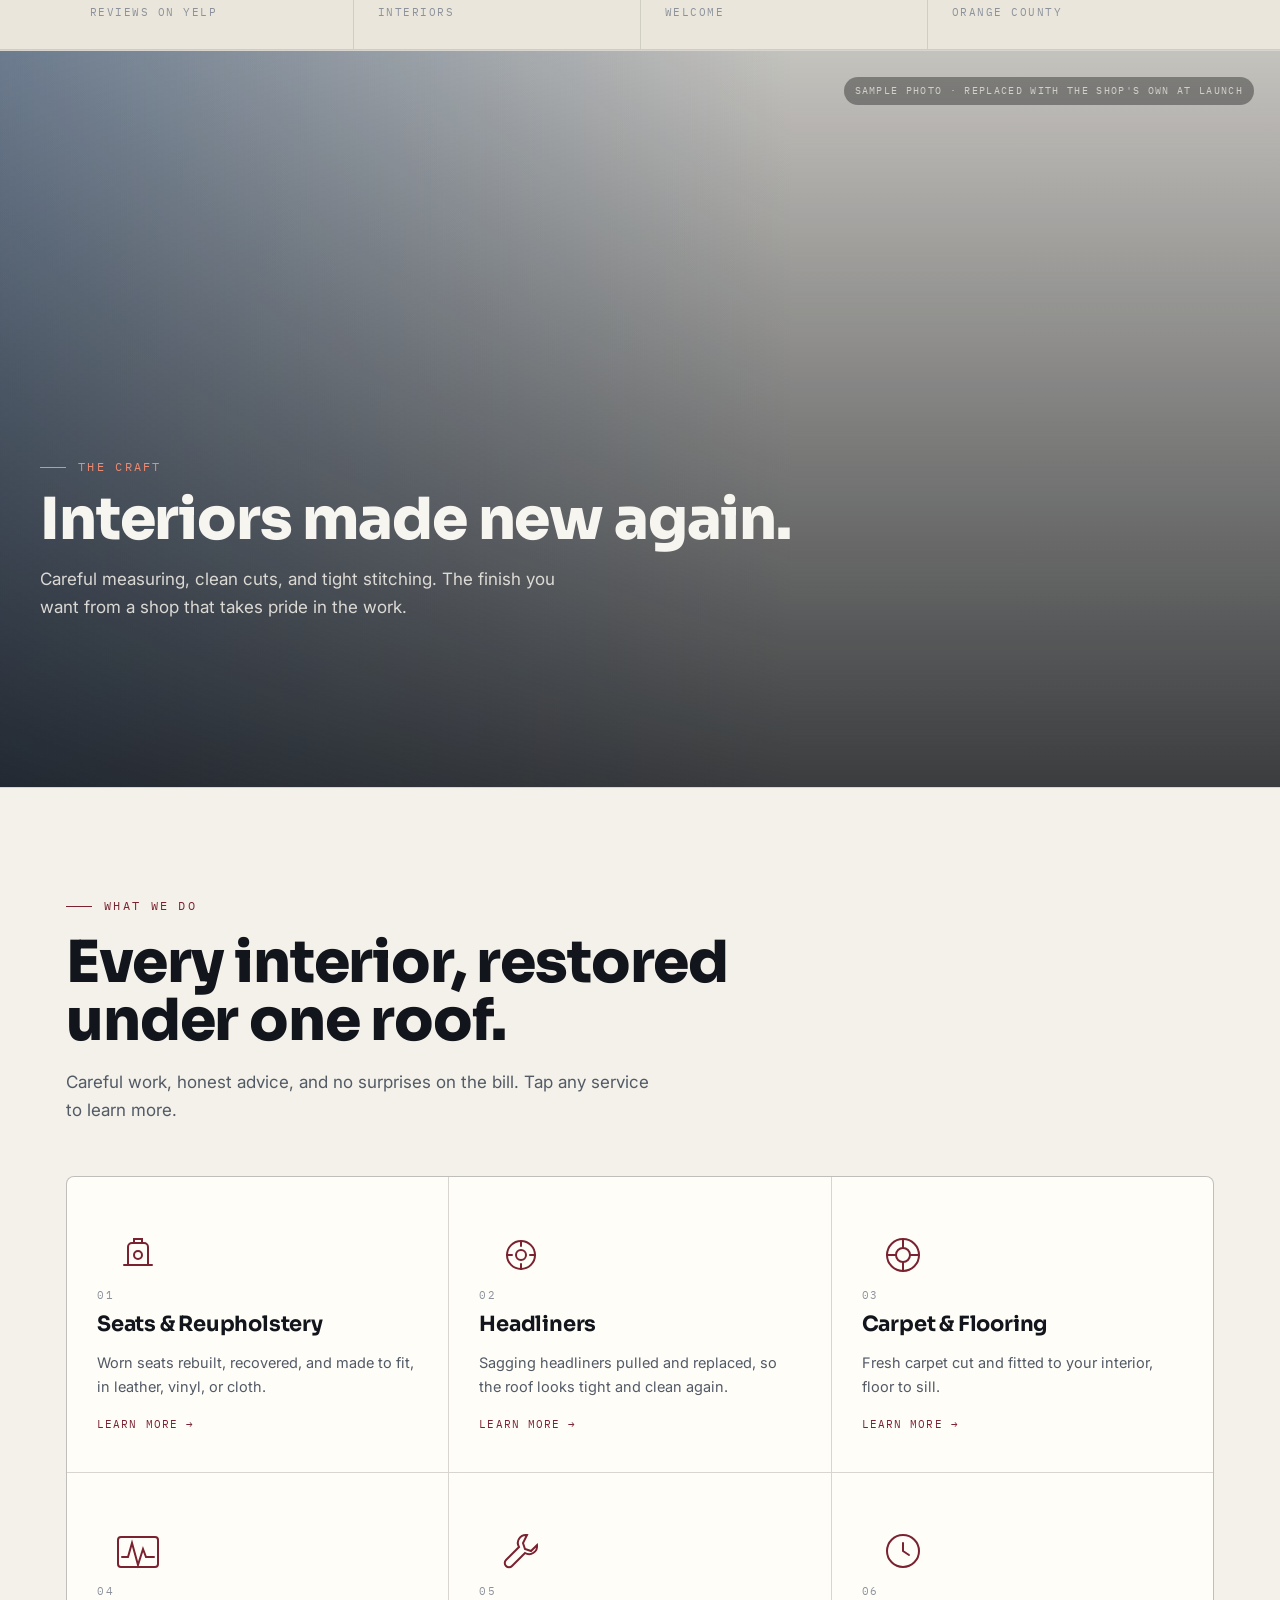
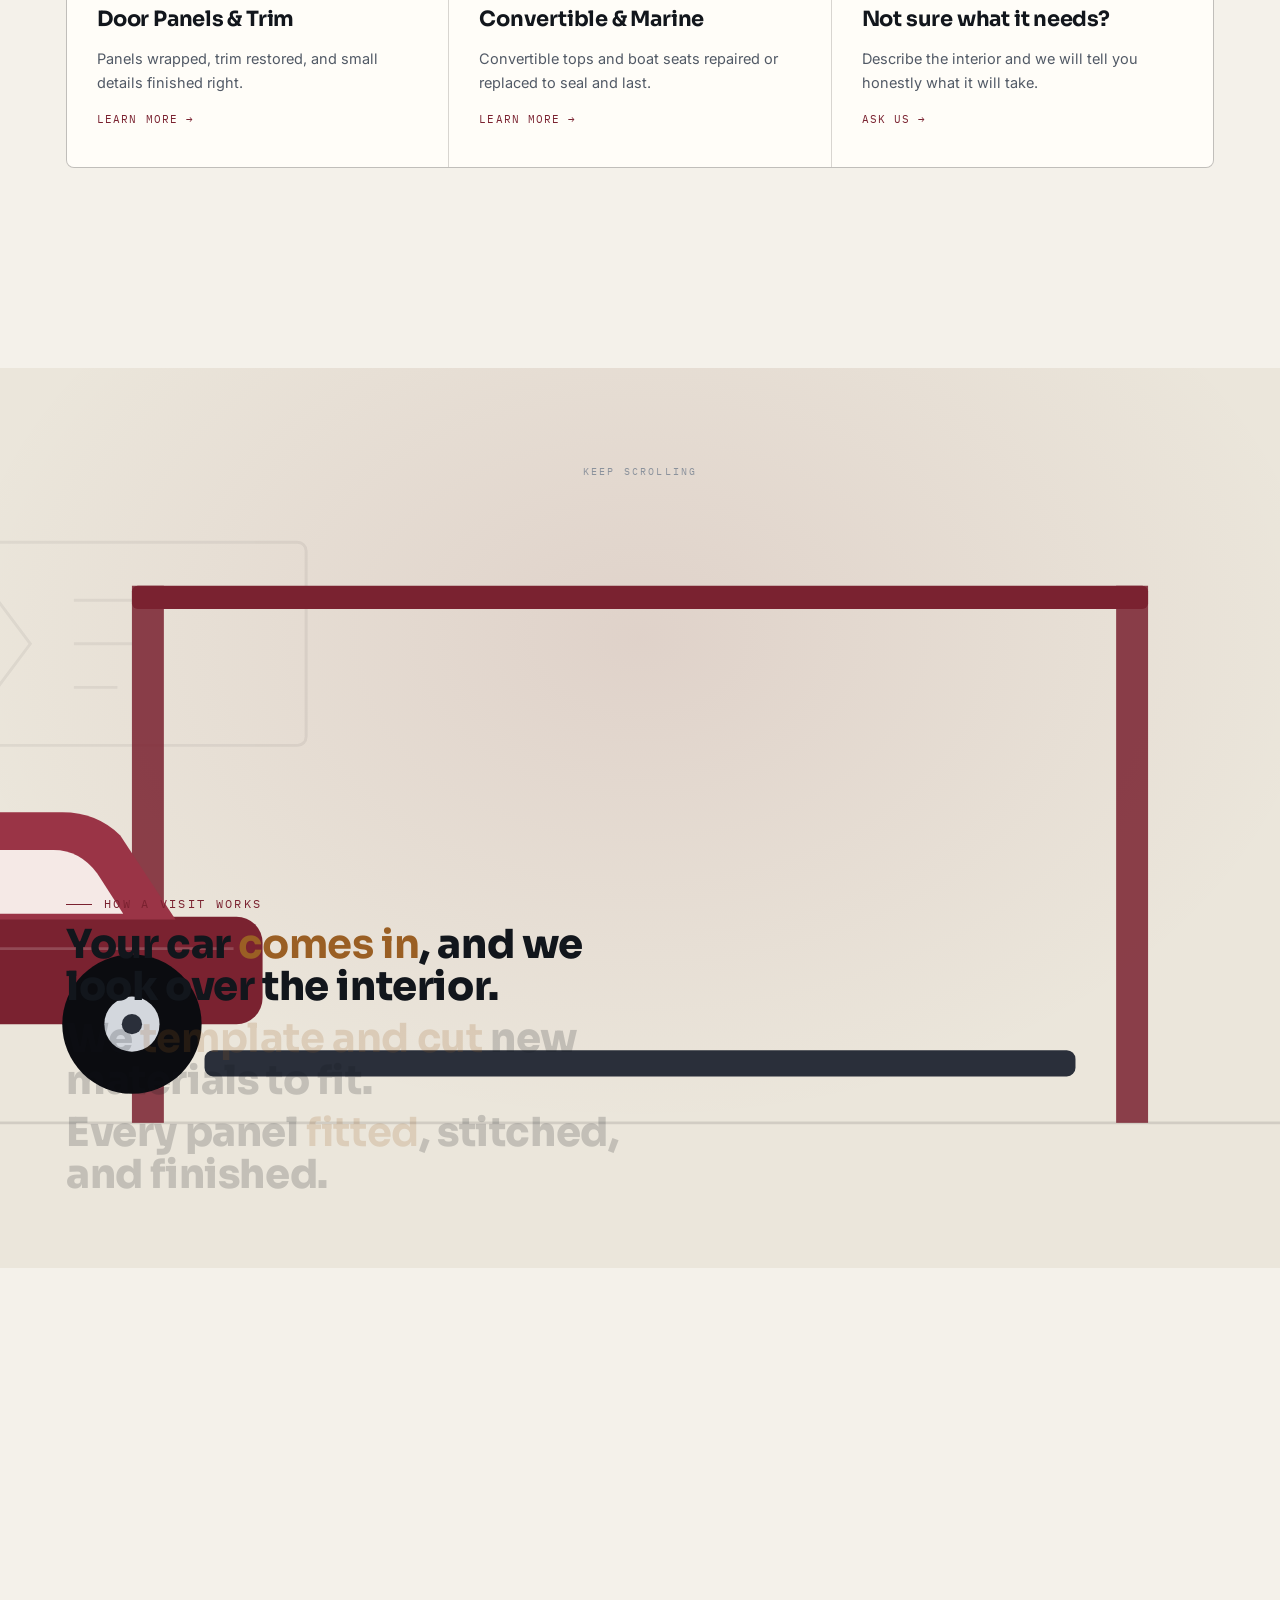
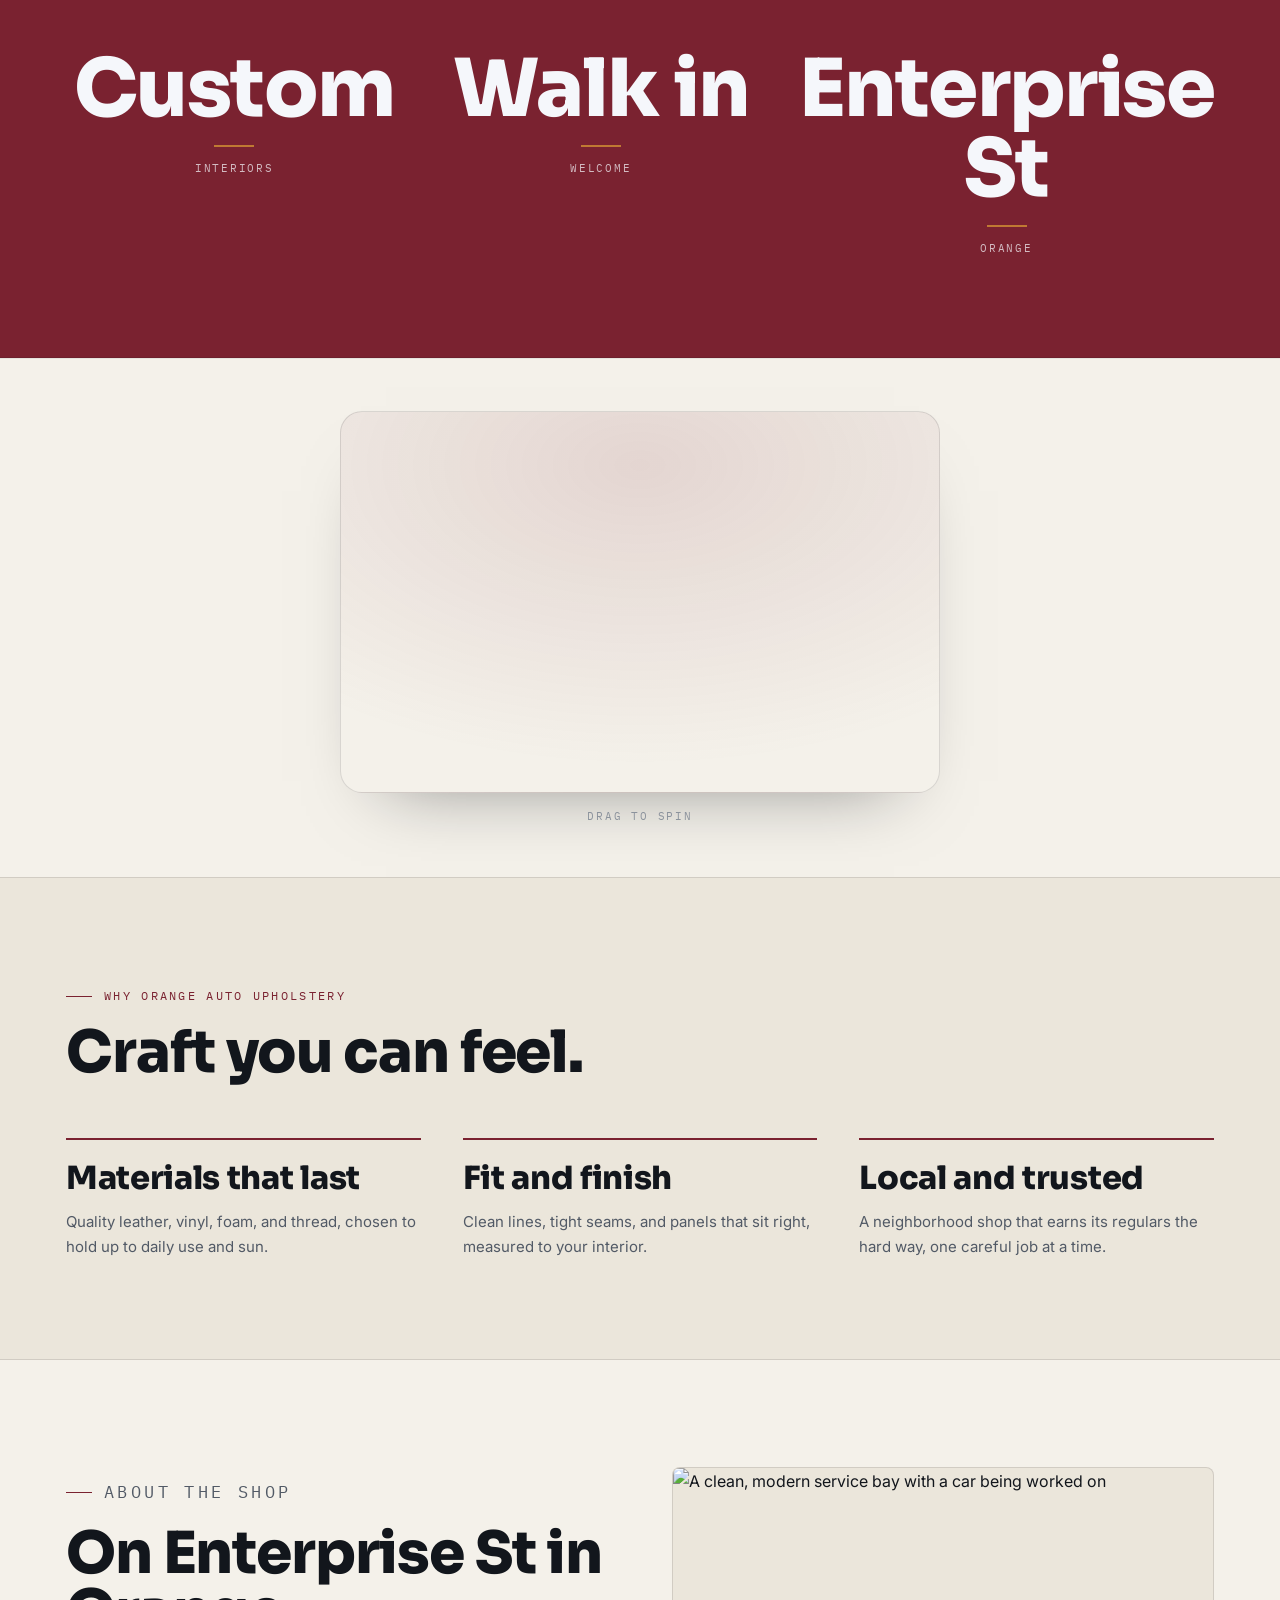
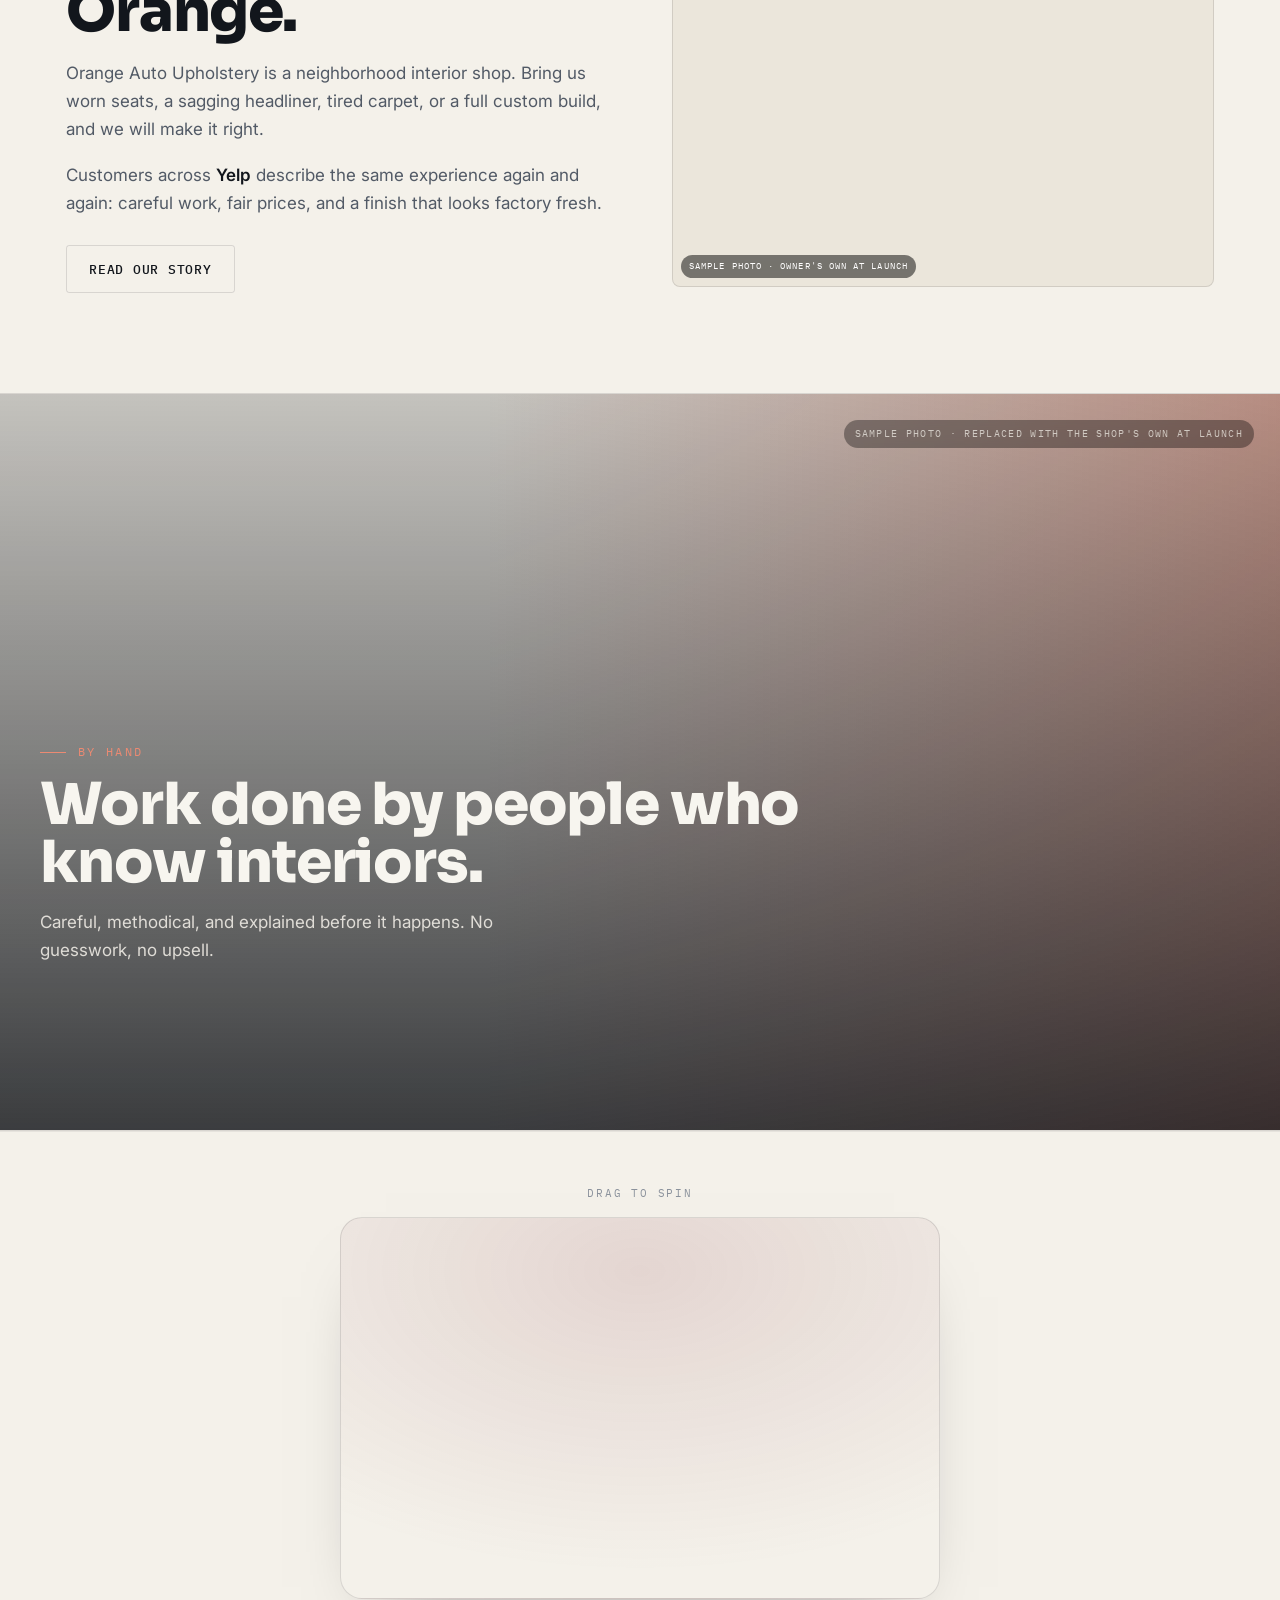
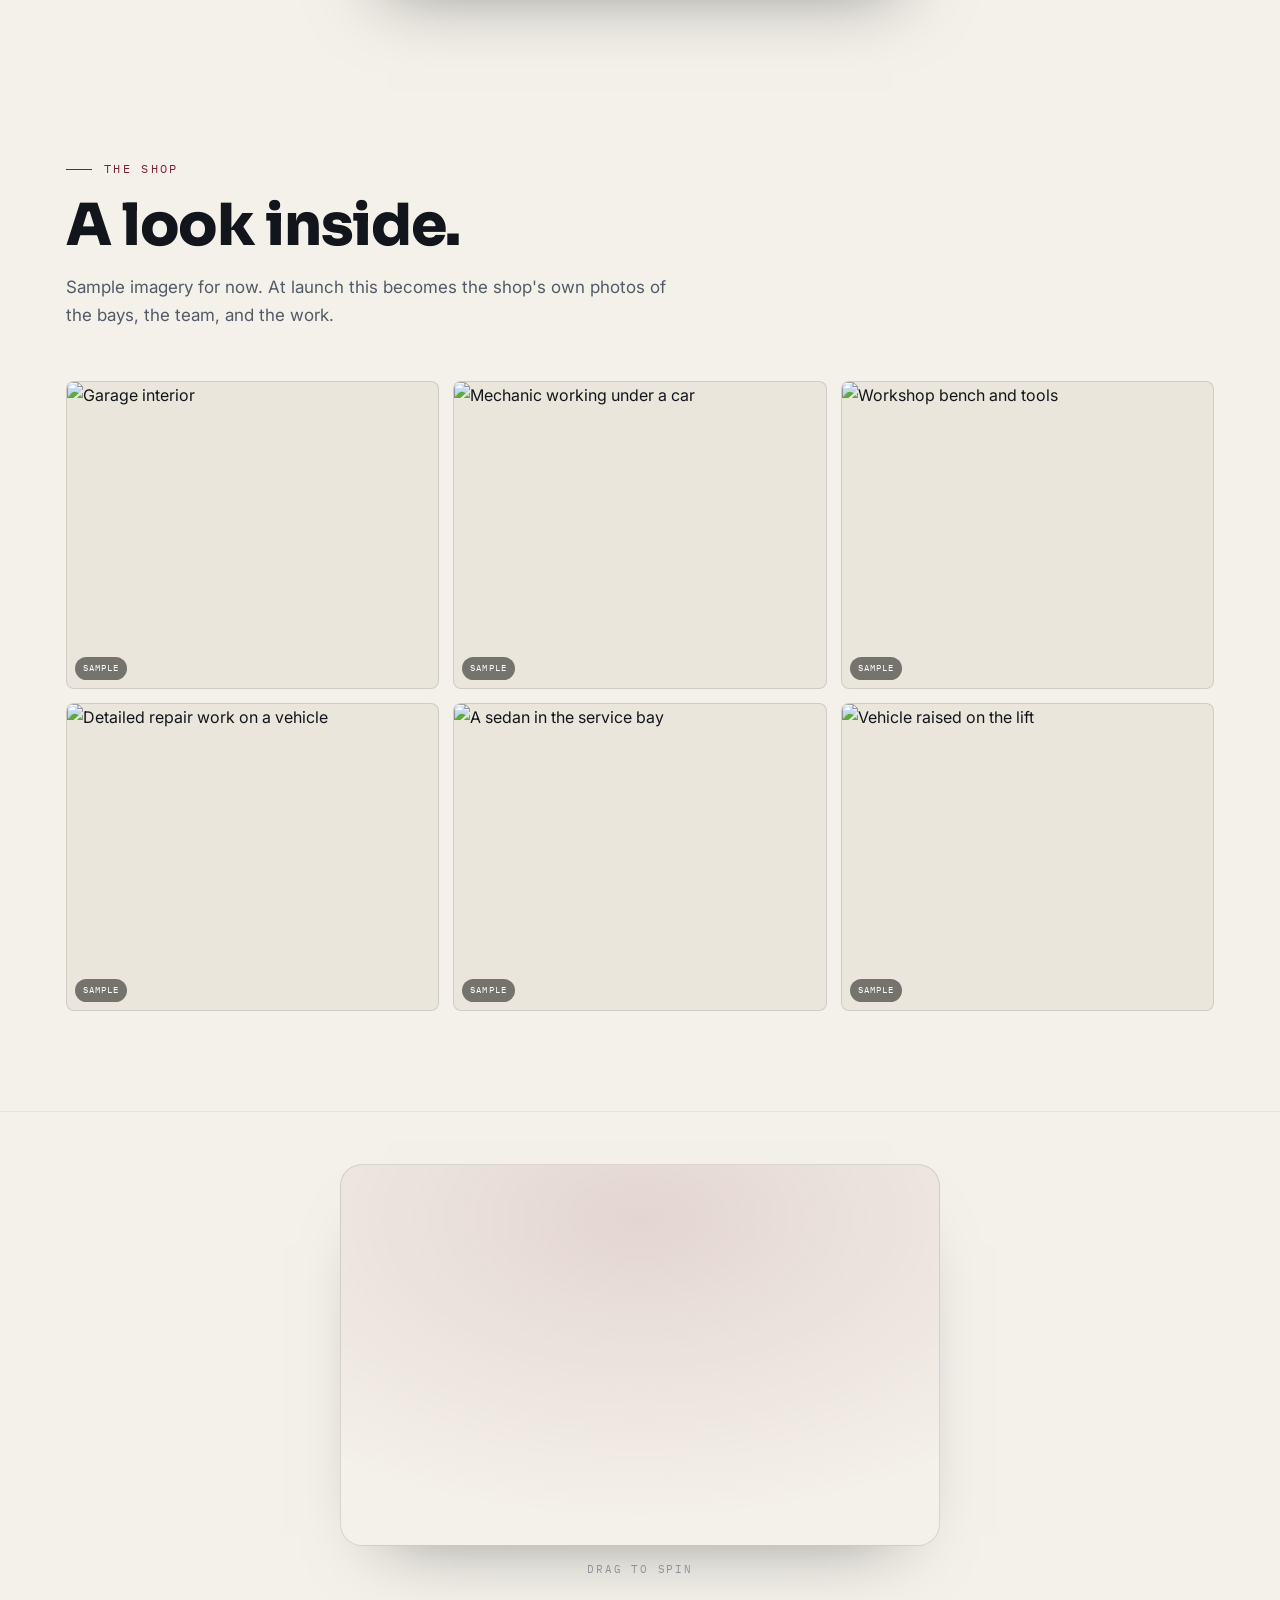
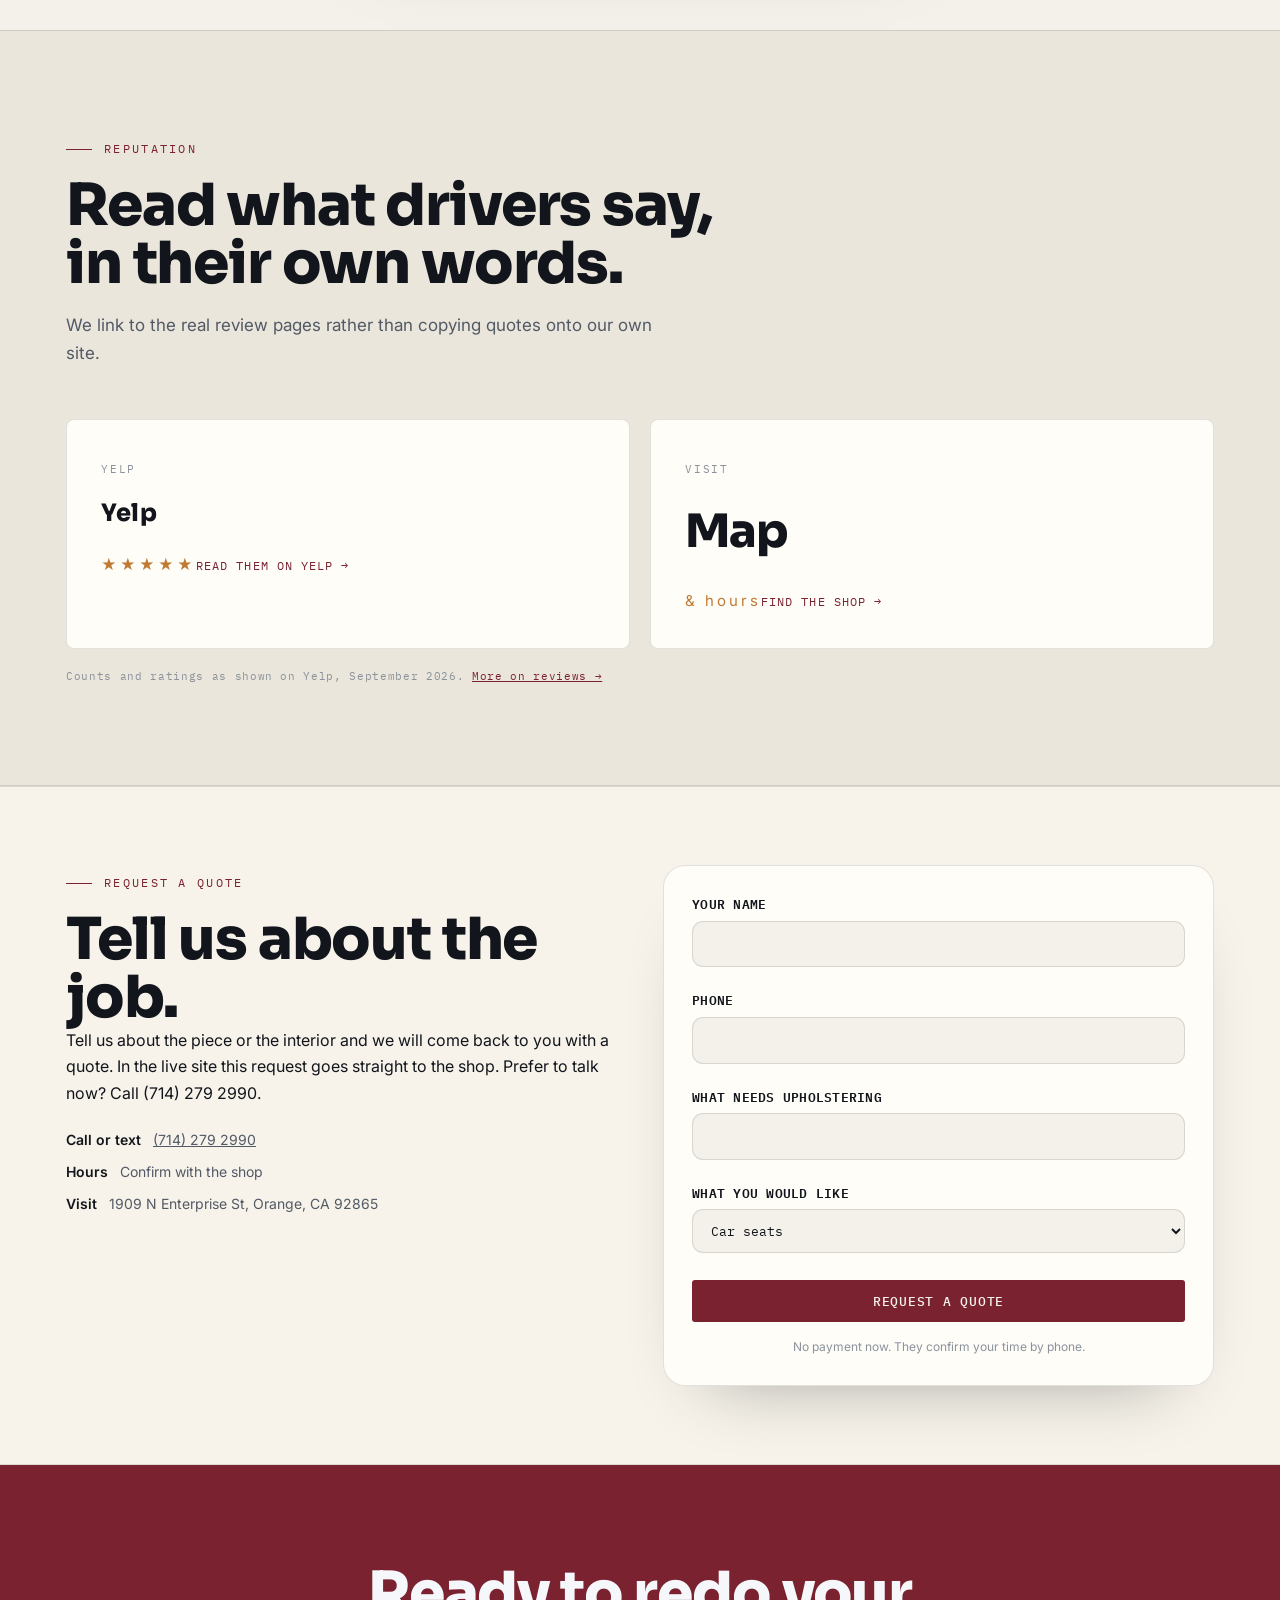
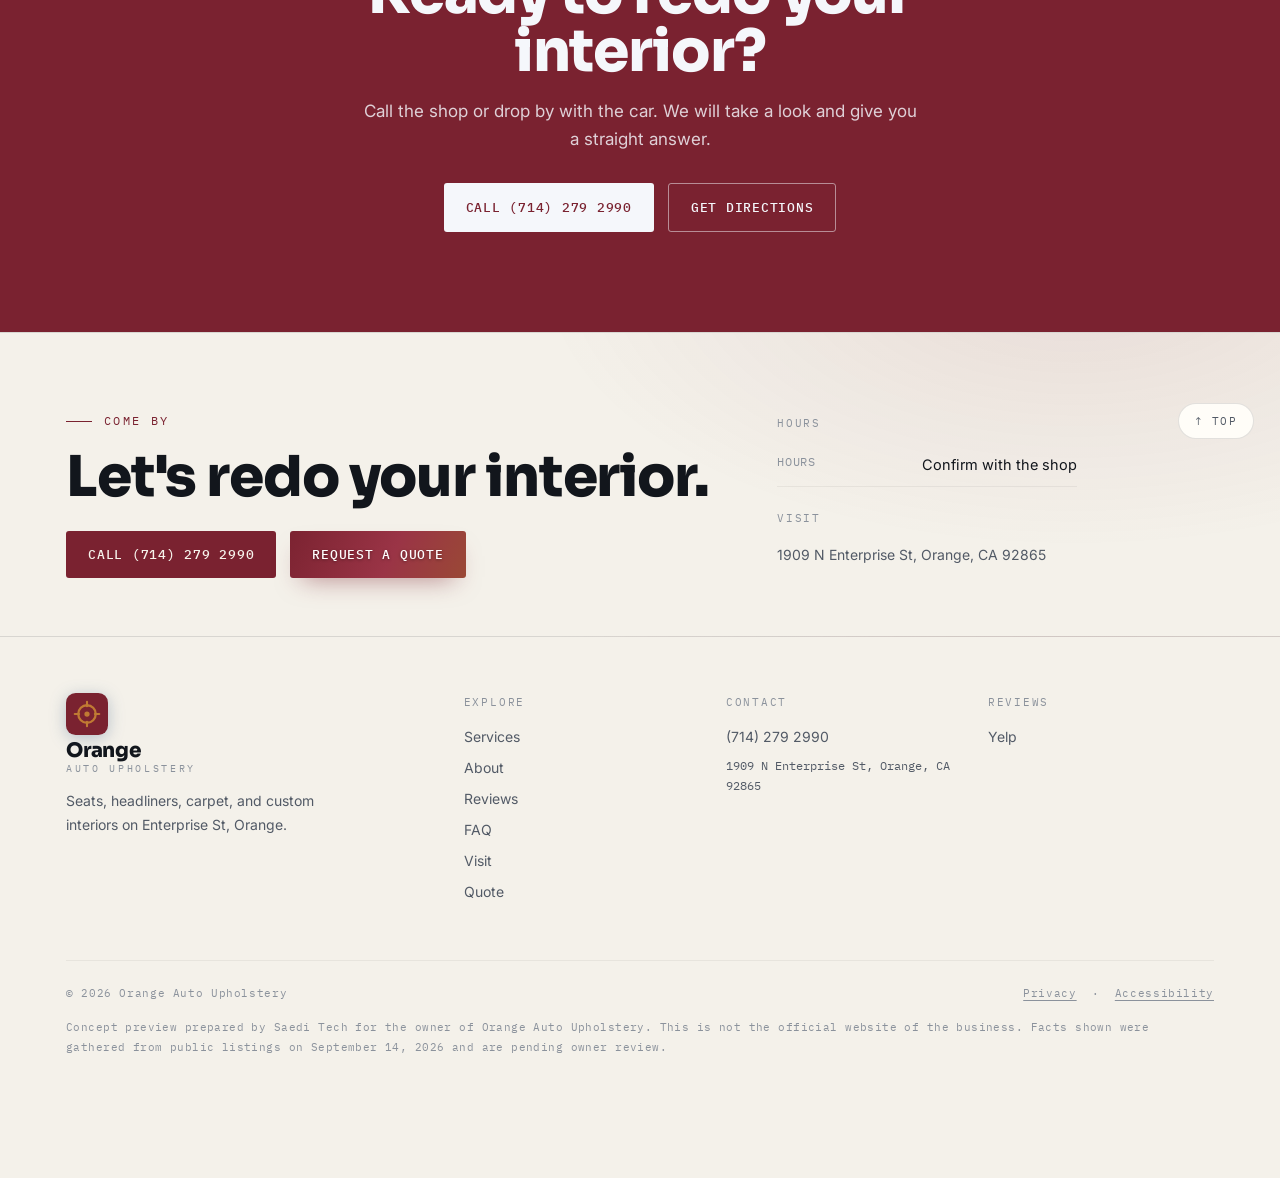
==== commit 443e3516: "Fix 3D hero loading, page reveal, spread 3D across page, unique heroes, correct photos Co-Authored-B" ====
--- a/index.html
+++ b/index.html
@@ -162,9 +162,9 @@
 </section>
 
 <section class="obj3dband" aria-label="Interactive 3D Custom seat">
-  <div class="wrap o3b">
+  <div class="wrap o3b o3b-solo">
     <div class="o3b-art up"><canvas class="obj3d" data-obj="steeringwheel" data-accent="1a1a1e" aria-label="Interactive 3D Steering wheel"></canvas></div>
-    <div class="o3b-copy up"><p class="kick">Interactive · Steering wheel</p><h2>Built in the browser, not a photo.</h2><p>Every one of these is a real interactive 3D model, drawn live. Drag it to spin it. The same craft goes into the whole site.</p><span class="drag">Drag to spin</span></div>
+    <span class="o3b-hint up">Drag to spin</span>
   </div>
 </section>
 <section id="why">
@@ -206,9 +206,9 @@
 </section>
 
 <section class="obj3dband alt" aria-label="Interactive 3D Cut and sew">
-  <div class="wrap o3b">
+  <div class="wrap o3b o3b-solo">
     <div class="o3b-art up"><canvas class="obj3d" data-obj="sofa" data-accent="c07a33" aria-label="Interactive 3D Marine and custom upholstery"></canvas></div>
-    <div class="o3b-copy up"><p class="kick">Interactive · Marine and custom</p><h2>Real 3D, right on the page.</h2><p>No video, no image. A true model you can grab and turn, the kind of detail that makes a site feel built, not bought.</p><span class="drag">Drag to spin</span></div>
+    <span class="o3b-hint up">Drag to spin</span>
   </div>
 </section>
 <section id="gallery">
@@ -229,9 +229,9 @@
 
 
 <section class="obj3dband" aria-label="Interactive 3D Fitment">
-  <div class="wrap o3b">
+  <div class="wrap o3b o3b-solo">
     <div class="o3b-art up"><canvas class="obj3d" data-obj="seat" data-accent="1b3a6b" aria-label="Interactive 3D Seat in any color"></canvas></div>
-    <div class="o3b-copy up"><p class="kick">Interactive · Every color and material</p><h2>A little motion, on purpose.</h2><p>Small interactive touches like this are what make a page memorable. Drag it around and see.</p><span class="drag">Drag to spin</span></div>
+    <span class="o3b-hint up">Drag to spin</span>
   </div>
 </section>
 <section id="reviews" class="band">
--- a/assets/site.css
+++ b/assets/site.css
@@ -431,3 +431,9 @@
 .navlinks a[href$="#book"]::after{display:none !important}
 /* ---- footer reveal + CTA polish ---- */
 .foot-hero .foot-cta h2{transition:transform .7s var(--ease),opacity .7s var(--ease)}
+
+/* ---- 3D moments: object only, no marketing copy (beauty) ---- */
+.obj3dband{padding:52px 0}
+.obj3dband .o3b.o3b-solo{flex-direction:column;align-items:center;gap:14px}
+.obj3dband .o3b-solo .o3b-art{flex:0 1 auto;width:100%;max-width:600px}
+.obj3dband .o3b-solo .o3b-hint{font-family:'IBM Plex Mono',monospace;font-size:11px;letter-spacing:.16em;text-transform:uppercase;color:var(--faint)}
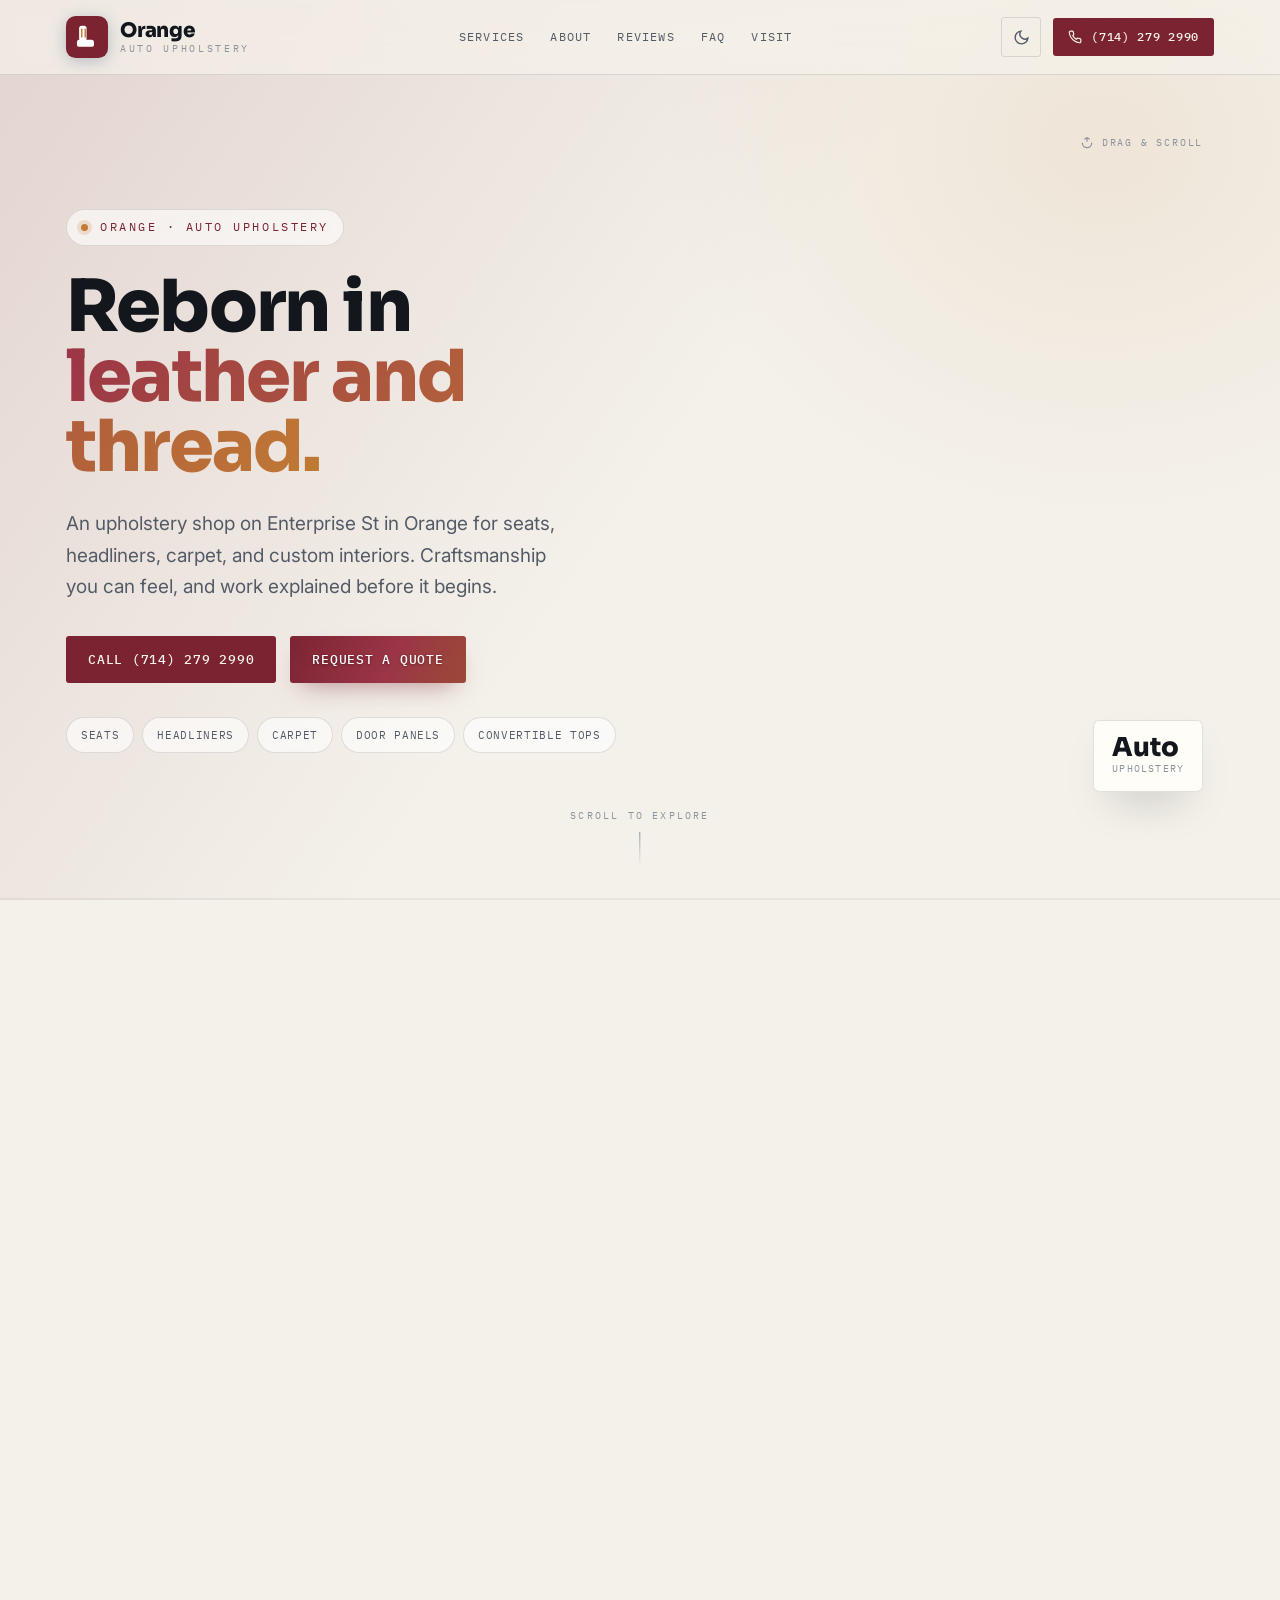
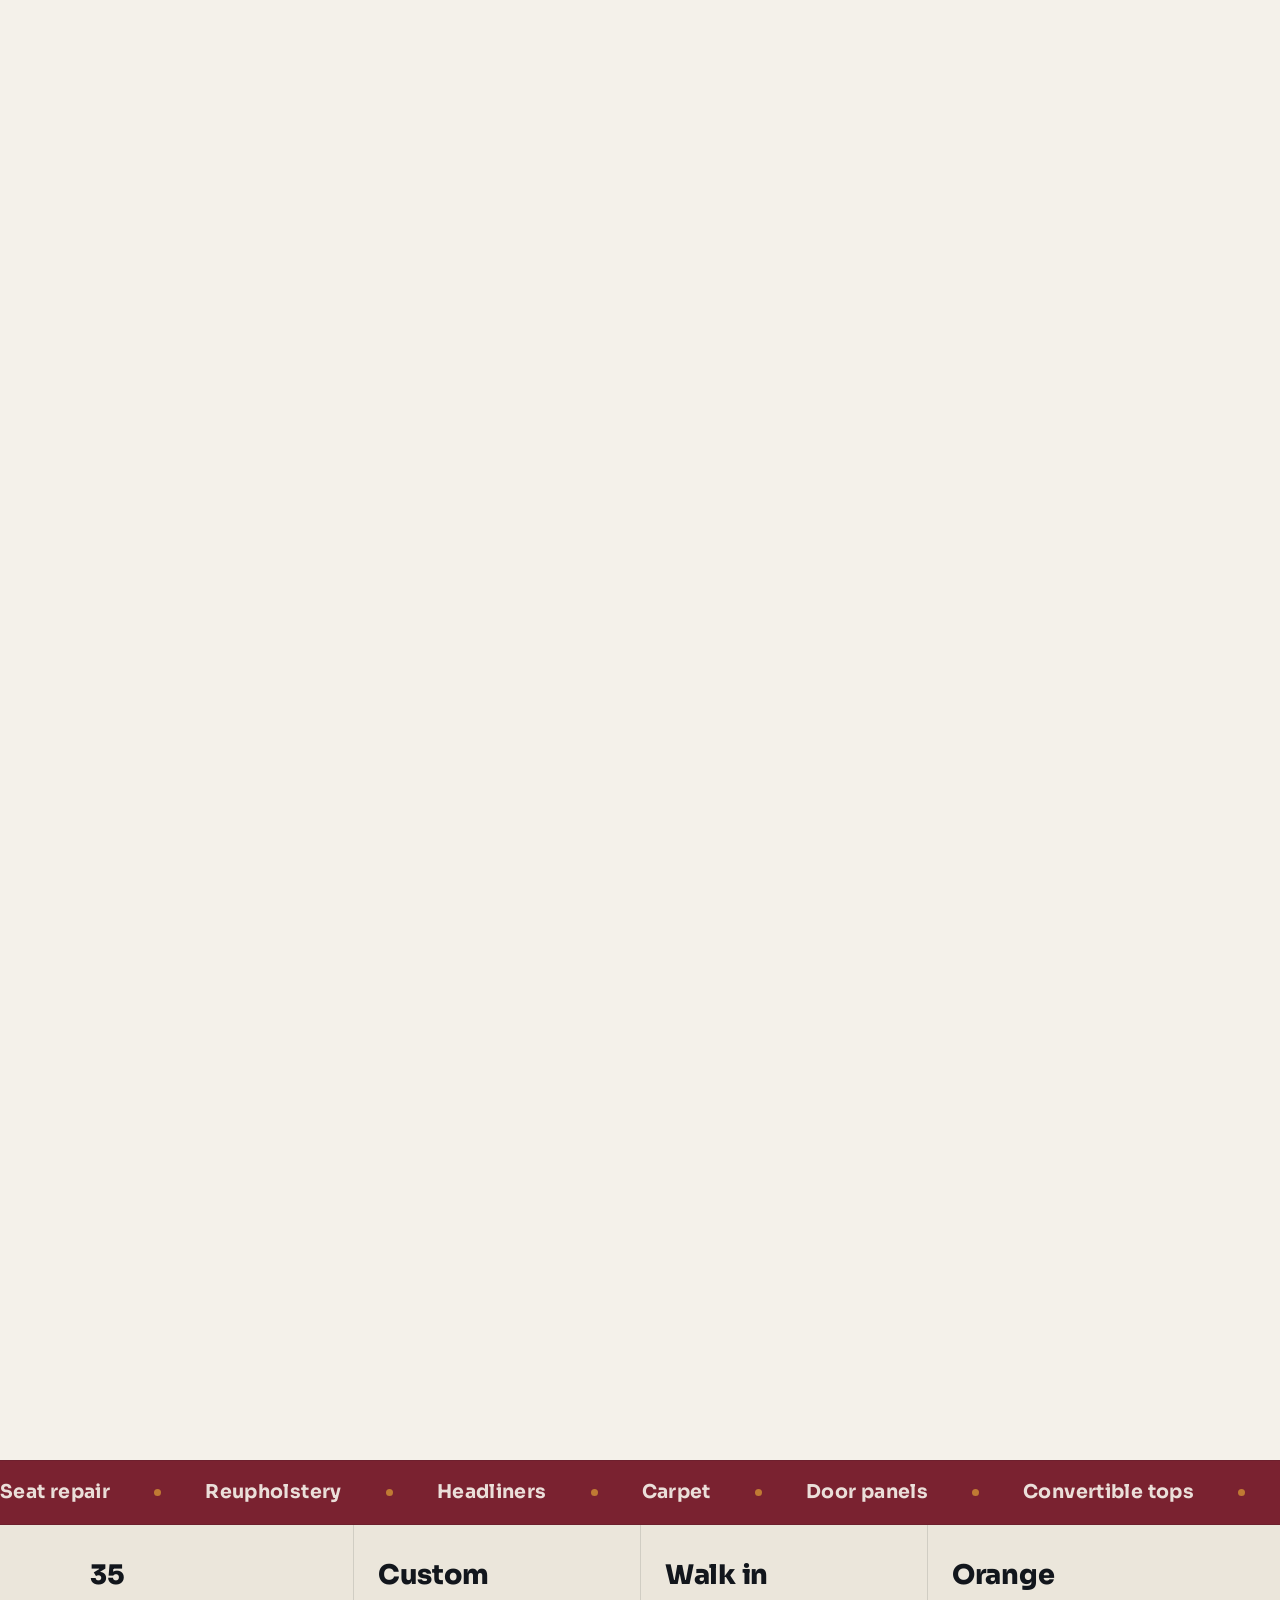
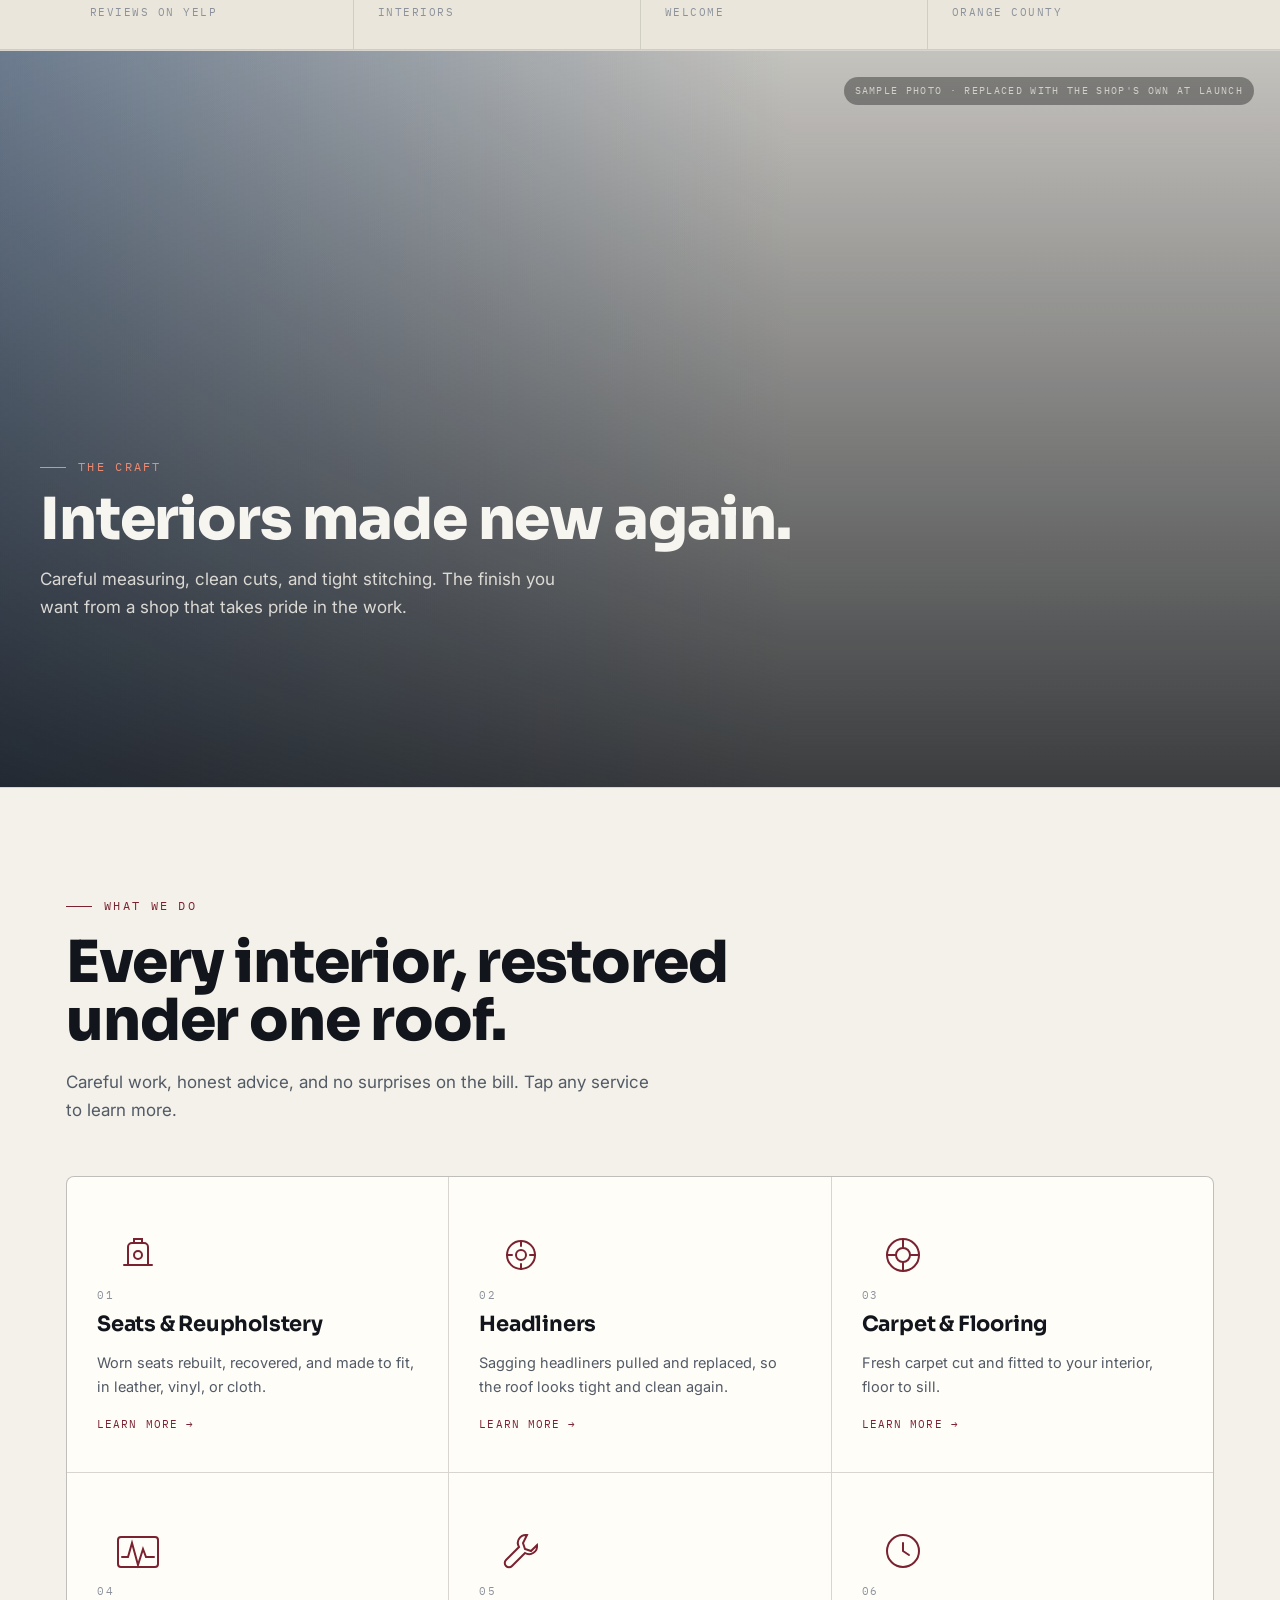
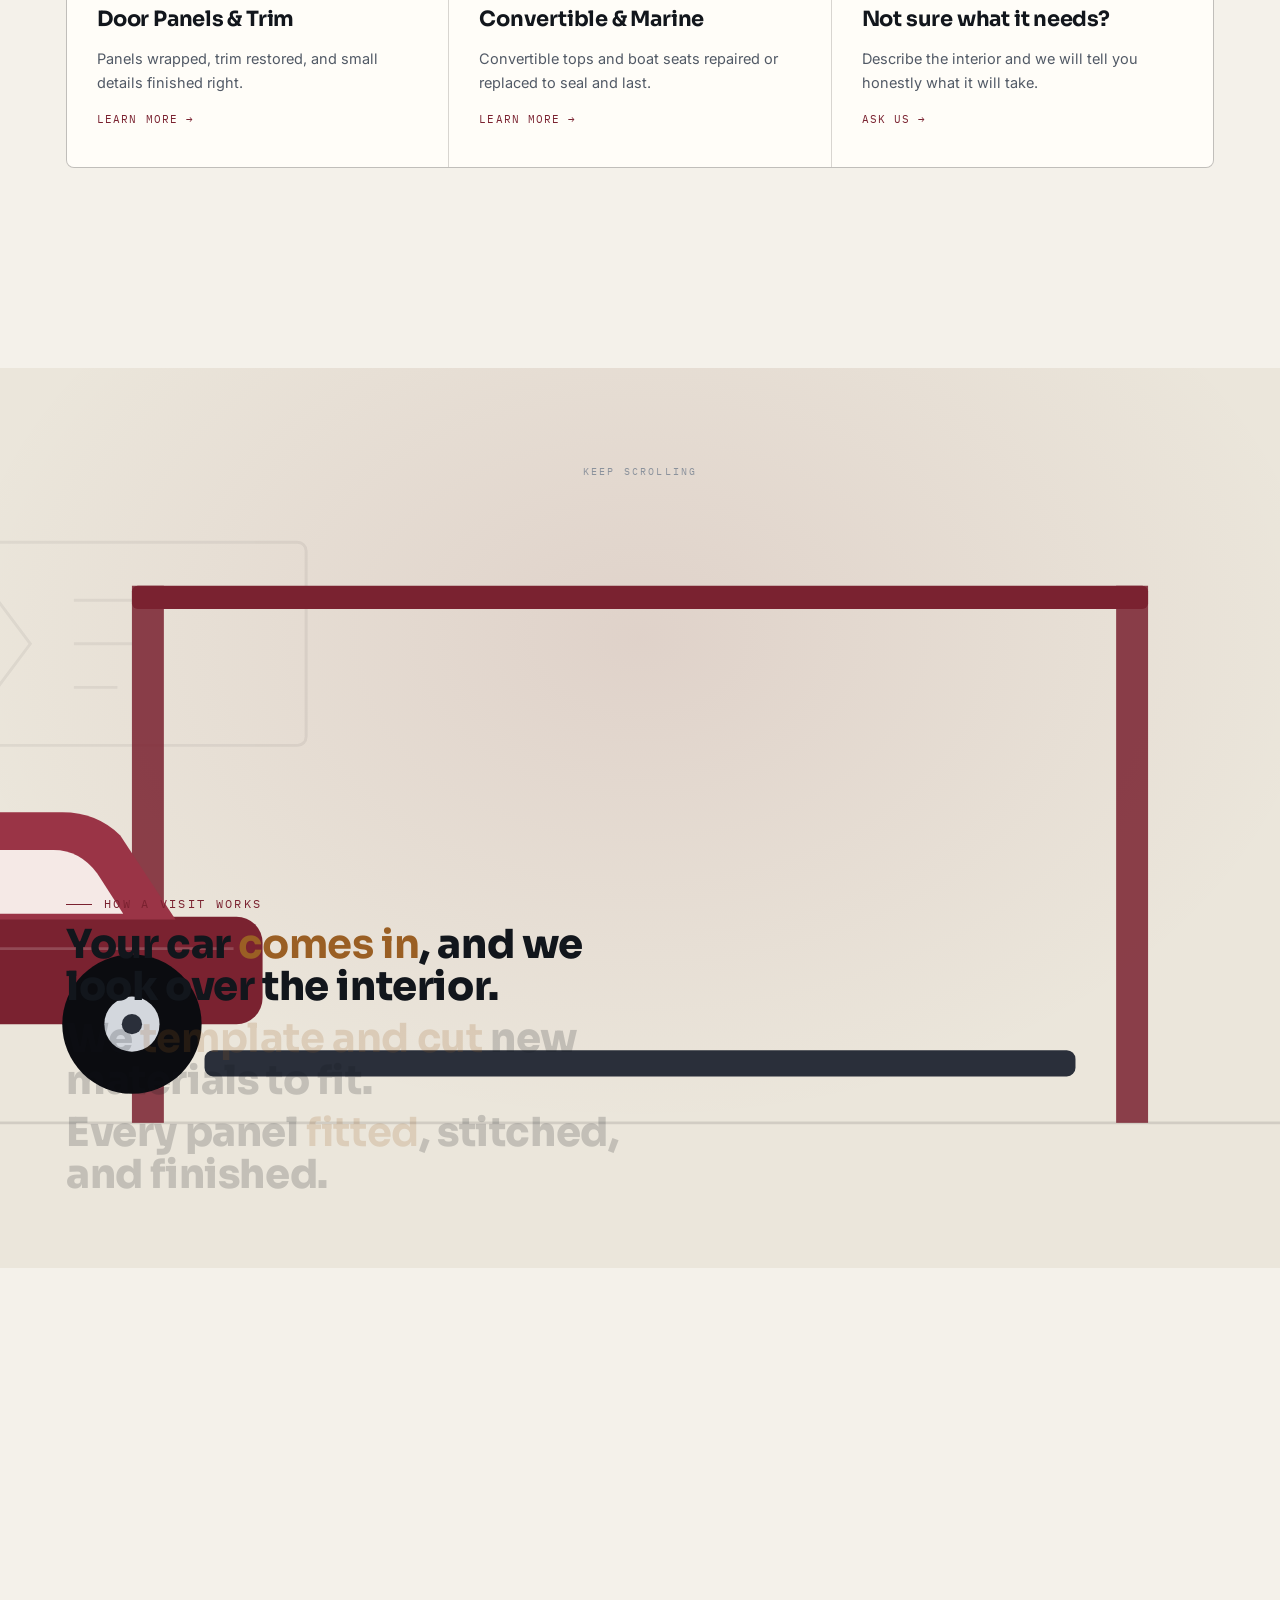
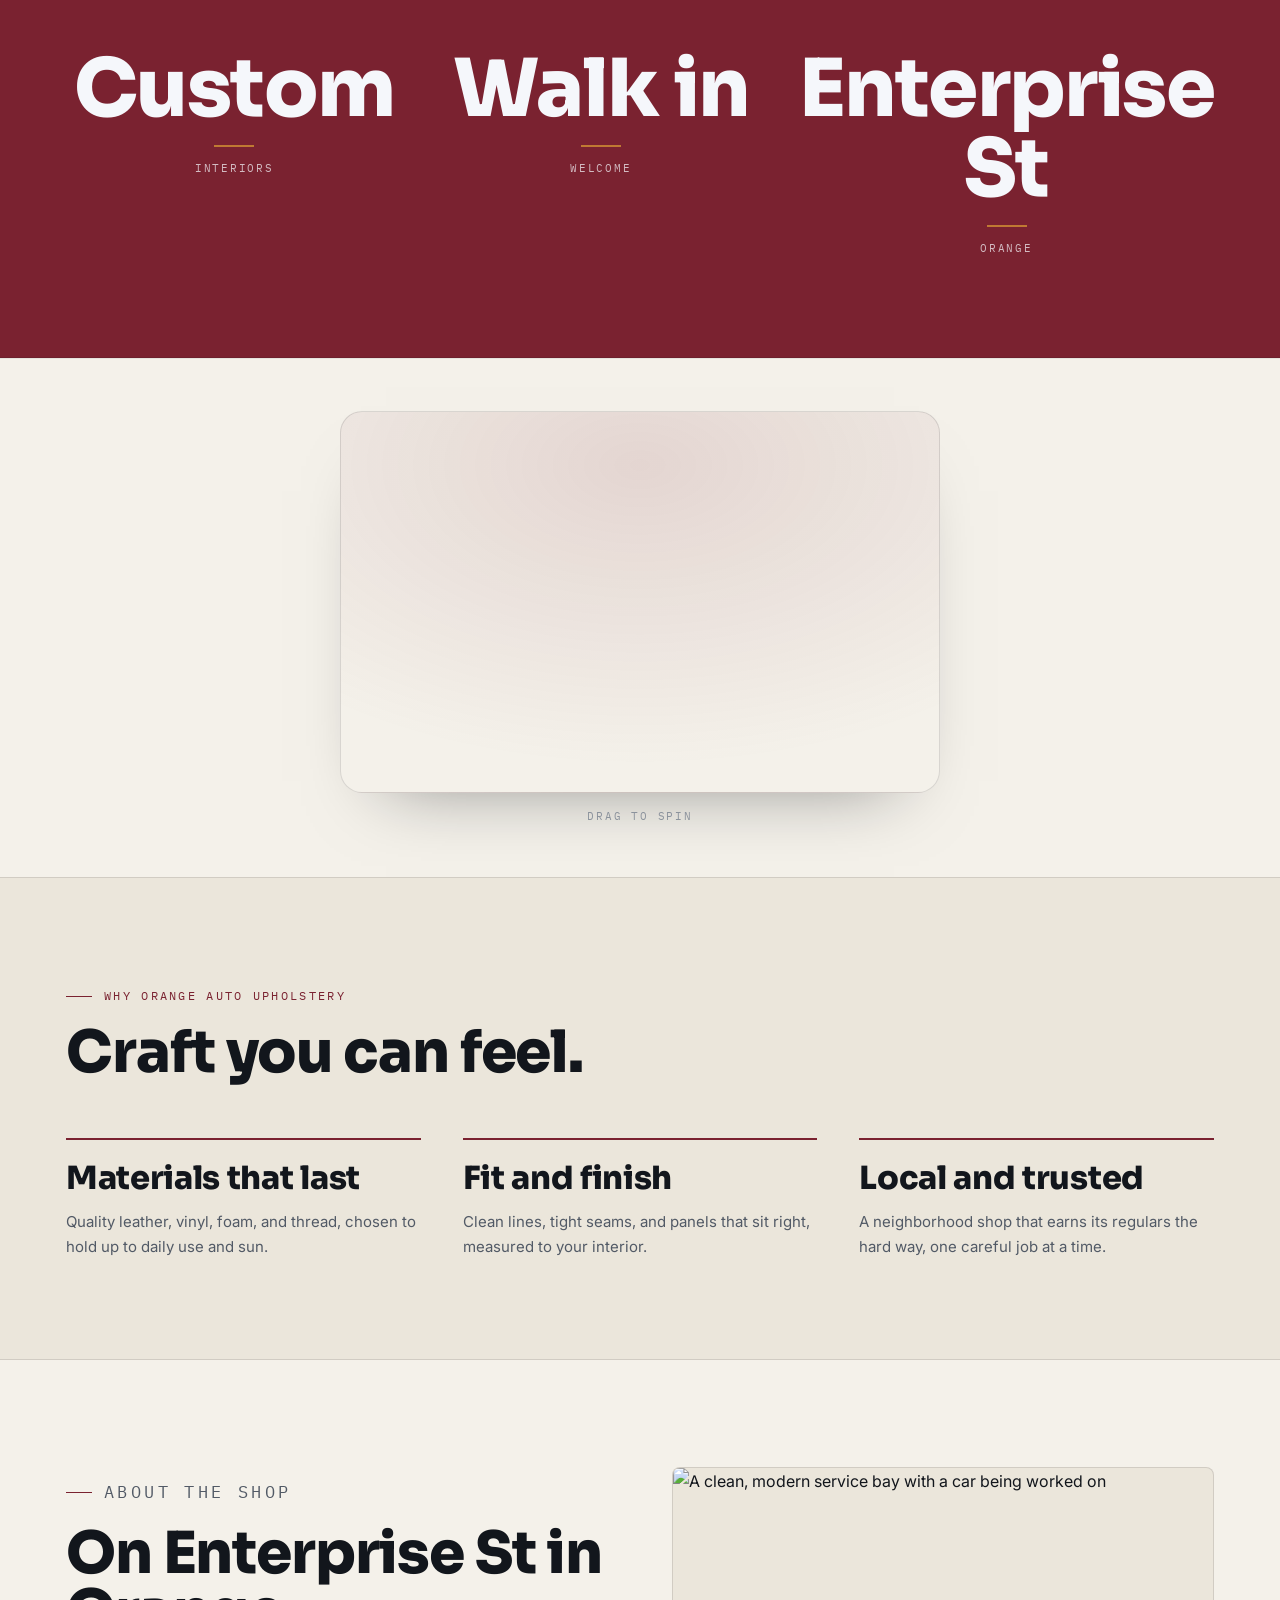
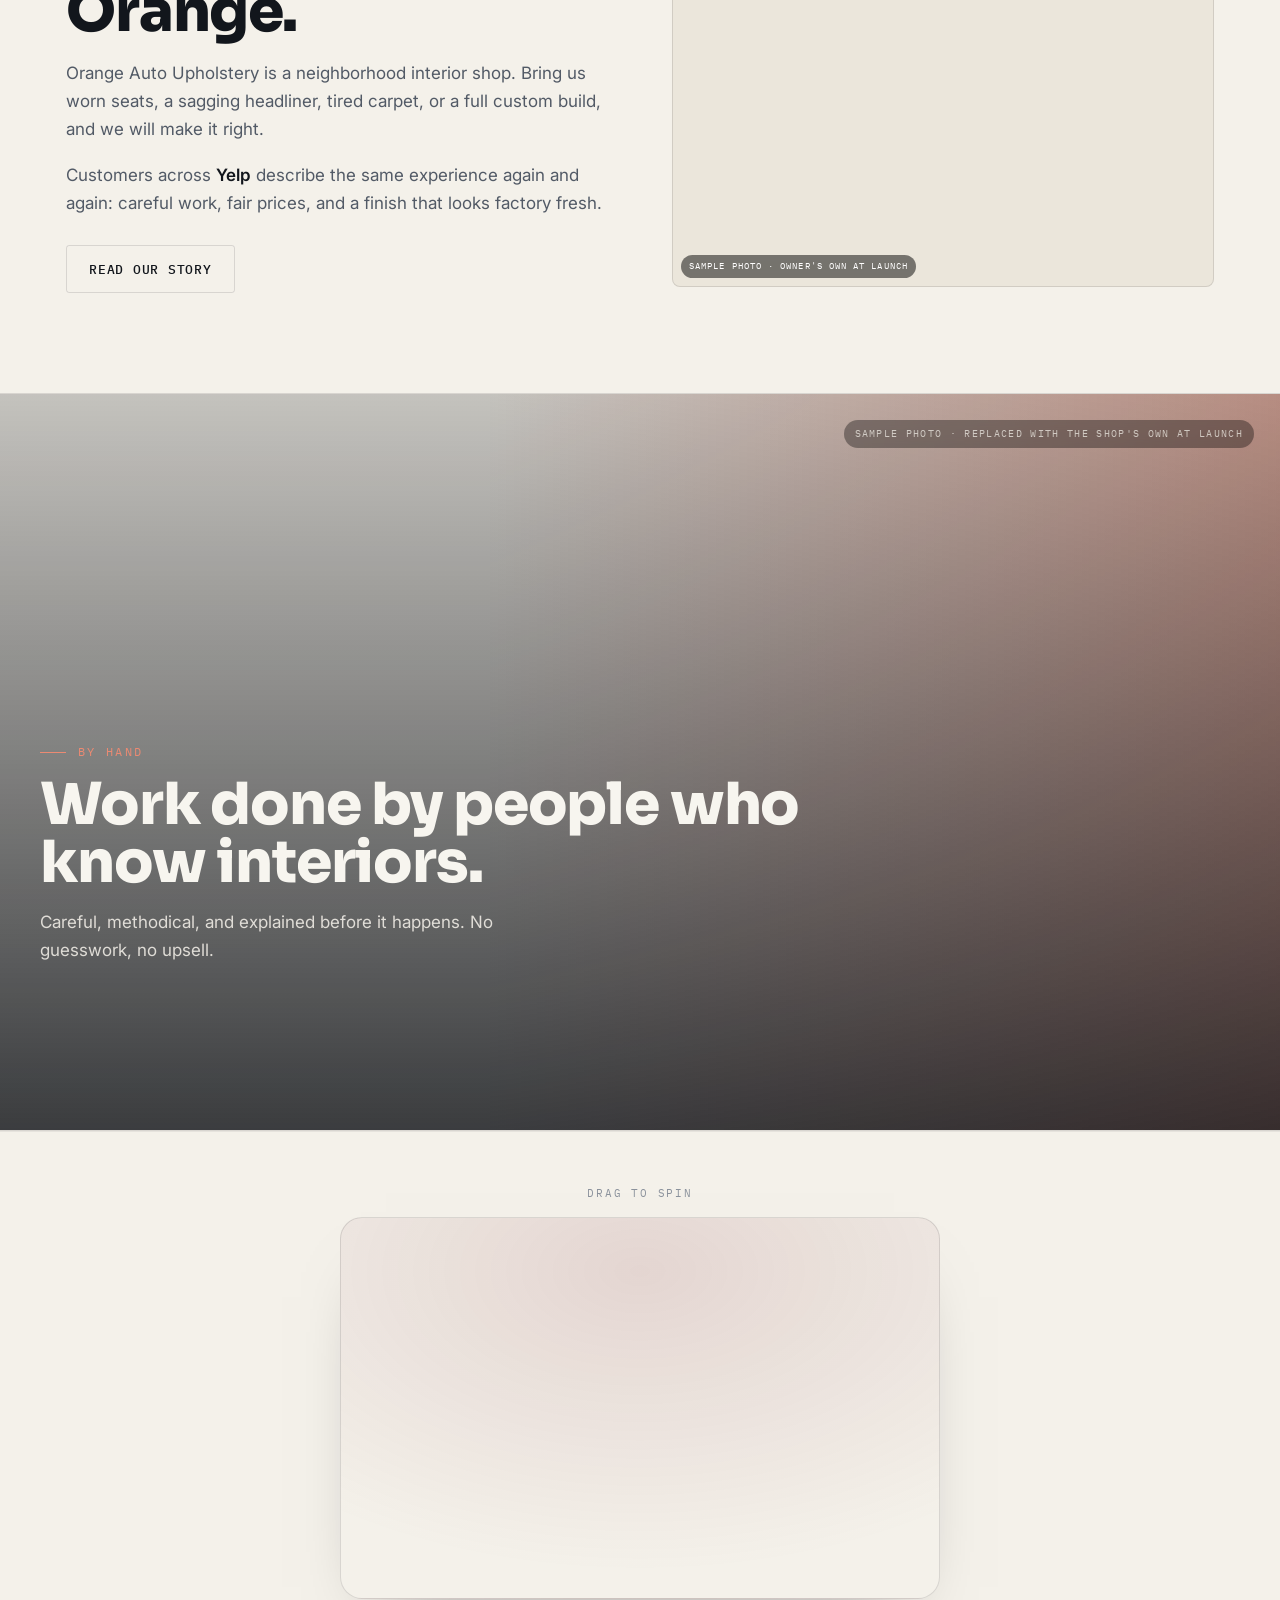
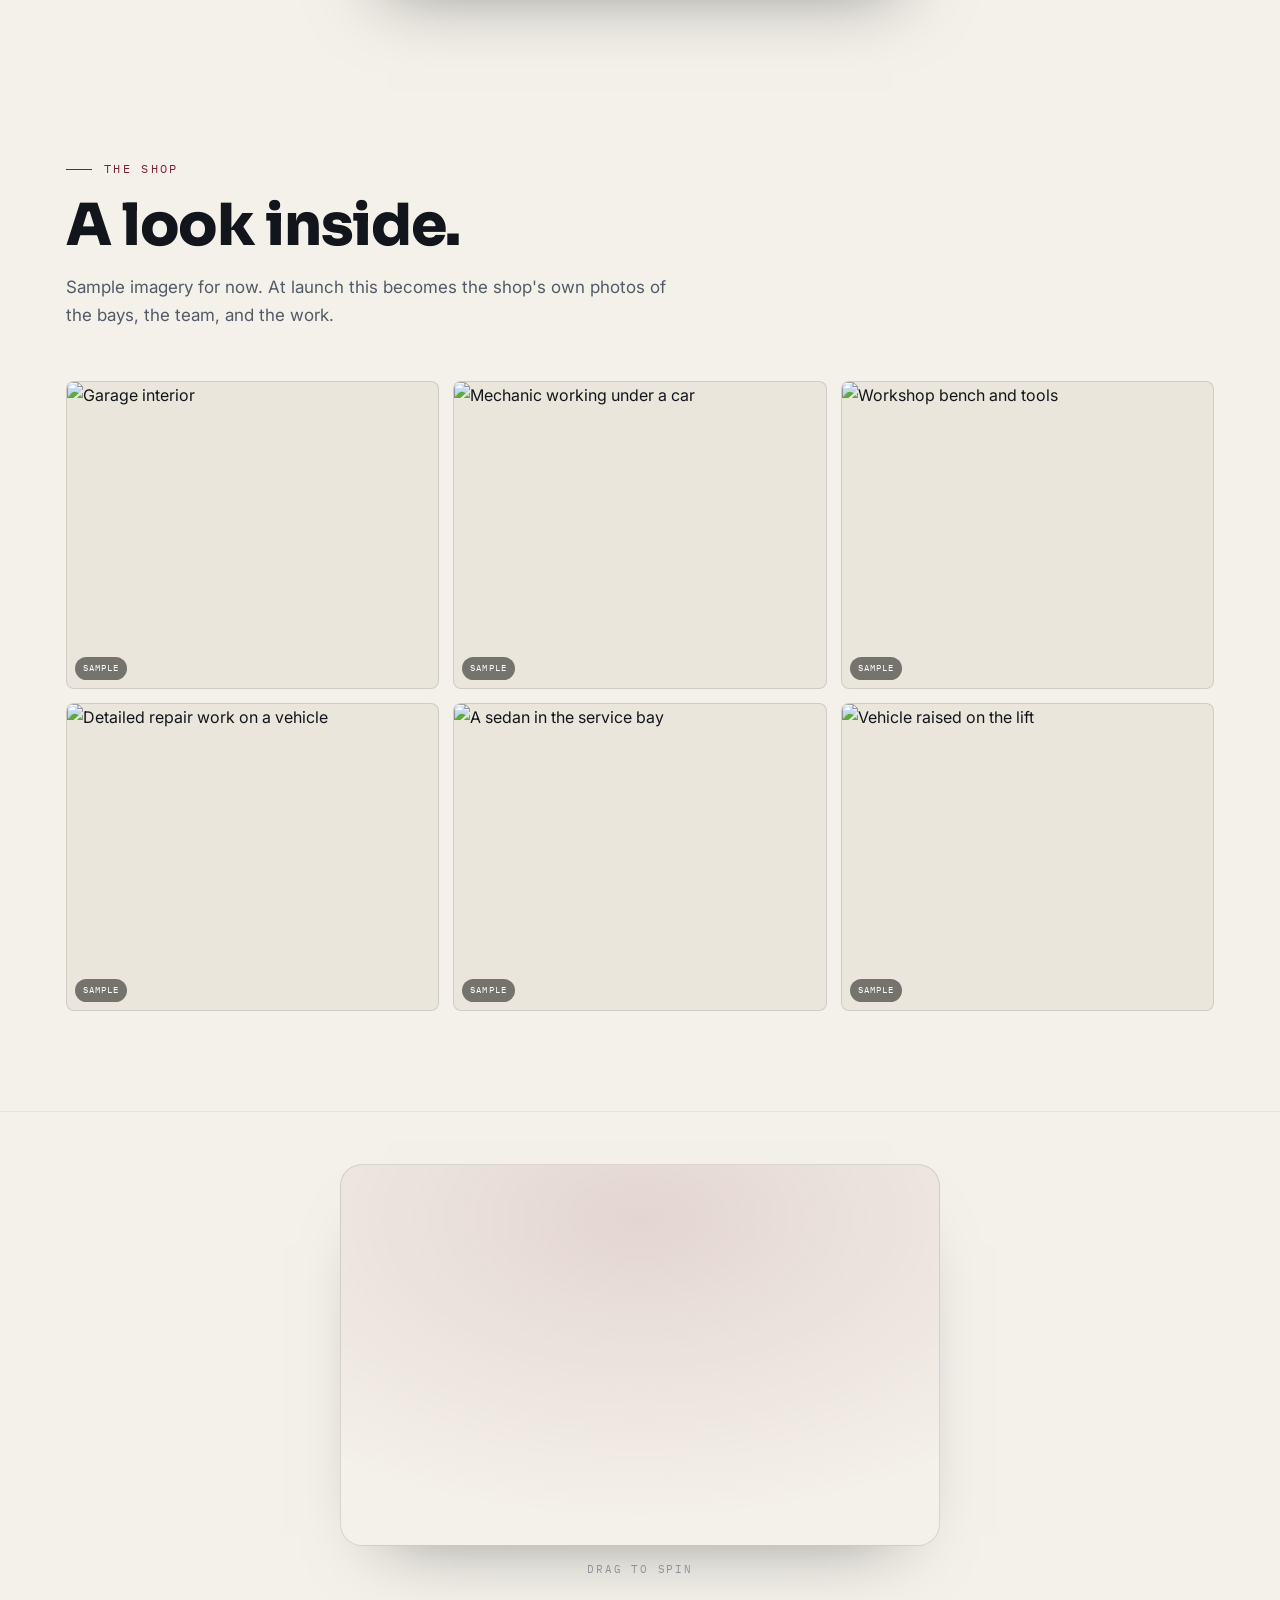
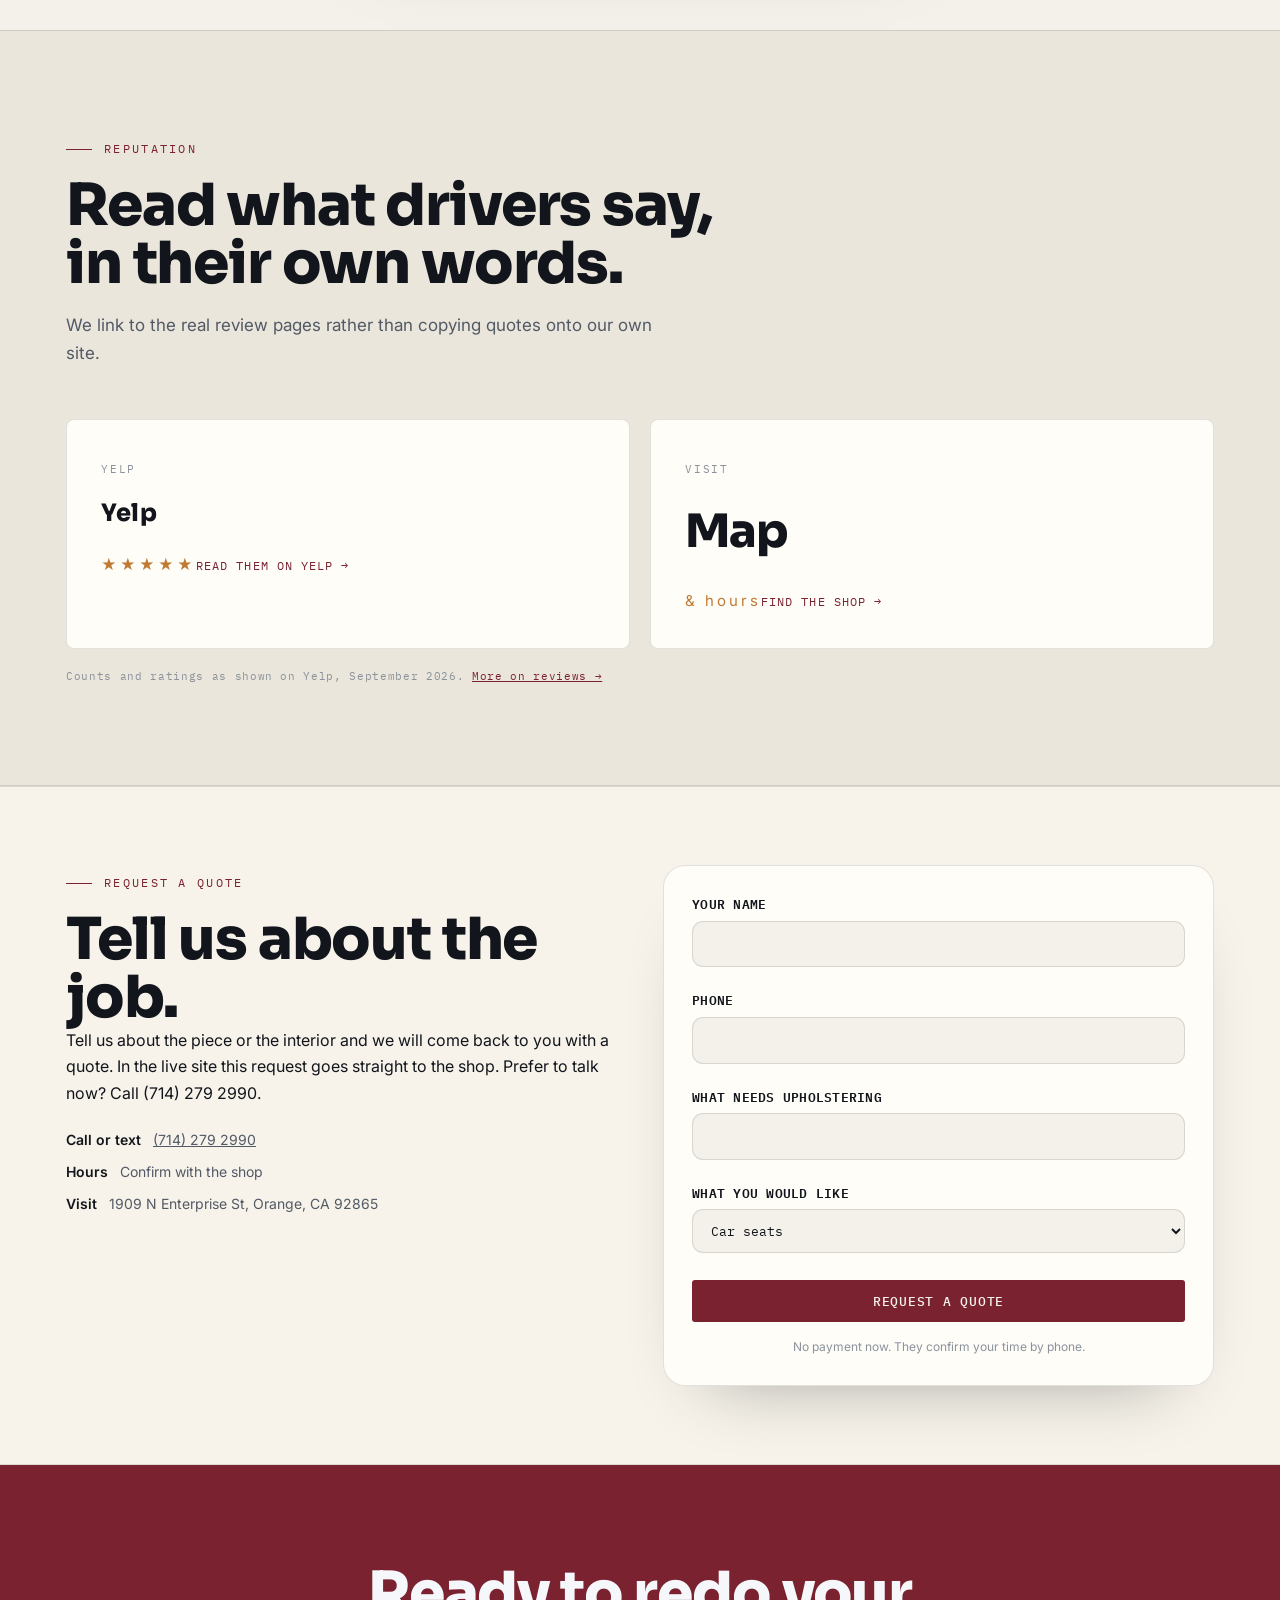
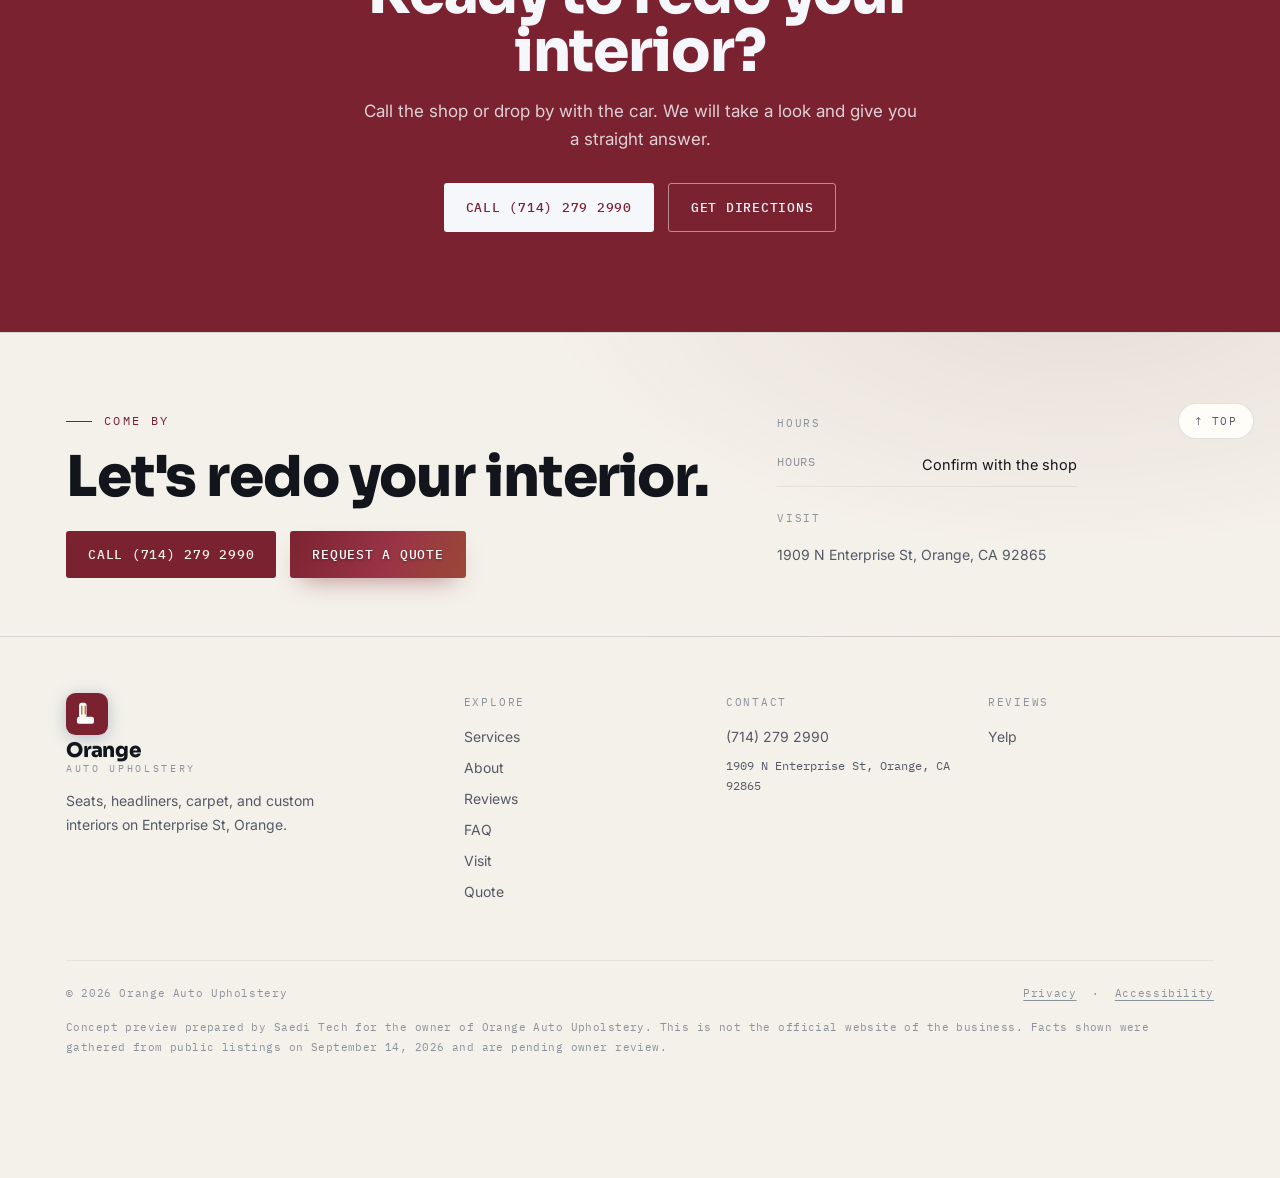
==== commit 1e5d85a3: "Add bespoke business logo (header, footer, favicon)" ====
--- a/index.html
+++ b/index.html
@@ -9,7 +9,7 @@
 <meta property="og:title" content="Orange Auto Upholstery · Seats, headliners &amp; custom interiors · Orange" />
 <meta property="og:description" content="Seat repair, headliners, carpet, door panels, convertible tops, and custom interiors. Call (714) 279 2990." />
 <meta property="og:type" content="website" />
-<link rel="icon" href="data:image/svg+xml,%3Csvg xmlns='http://www.w3.org/2000/svg' viewBox='0 0 32 32'%3E%3Ccircle cx='16' cy='16' r='15' fill='%237a2230'/%3E%3Ccircle cx='16' cy='16' r='8' fill='none' stroke='%23f4f1ea' stroke-width='2.2'/%3E%3Ccircle cx='16' cy='16' r='2.4' fill='%23f4f1ea'/%3E%3Cg stroke='%23f4f1ea' stroke-width='2' stroke-linecap='round'%3E%3Cpath d='M16 4v4M16 24v4M4 16h4M24 16h4'/%3E%3C/g%3E%3C/svg%3E">
+<link rel="icon" href="data:image/svg+xml,%3Csvg xmlns='http://www.w3.org/2000/svg' viewBox='0 0 48 48'%3E%3Crect width='48' height='48' rx='11' fill='%237a2230'/%3E%3Cpath d='M18 11 q-3 0 -3 3 l0 12 q0 2 2 2 l4.5 0 q2 0 2 -2 l0 -12 q0 -3 -3 -3 z' fill='%23fff'/%3E%3Cpath d='M14.5 27 l14.5 0 q3 0 3 3 l0 3 q0 2 -2 2 l-15.5 0 q-2 0 -2 -2 l0 -3 q0 -3 2 -3 z' fill='%23fff'/%3E%3Cg stroke='%23c07a33' stroke-width='1.6' stroke-linecap='round'%3E%3Cpath d='M18 15 V24'/%3E%3Cpath d='M22 15 V24'/%3E%3C/g%3E%3C/svg%3E">
 <link rel="preconnect" href="https://fonts.googleapis.com"><link rel="preconnect" href="https://fonts.gstatic.com" crossorigin>
 <link href="https://fonts.googleapis.com/css2?family=Sora:wght@500;600;700;800&family=Inter:wght@400;500;600&family=IBM+Plex+Mono:wght@400;500&display=swap" rel="stylesheet">
 <link rel="stylesheet" href="assets/site.css">
@@ -26,7 +26,7 @@
 <nav class="top" aria-label="Main">
   <div class="wrap navin">
     <a class="logo" href="index.html" aria-label="Orange Auto Upholstery, home">
-      <svg class="emblem" viewBox="0 0 48 48" aria-hidden="true"><rect width="48" height="48" rx="11" fill="var(--indigo)"/><circle cx="24" cy="24" r="10" fill="none" stroke="var(--shu)" stroke-width="2.6"/><circle cx="24" cy="24" r="3" fill="var(--shu)"/><g stroke="var(--shu)" stroke-width="2.4" stroke-linecap="round"><path d="M24 10v5M24 33v5M10 24h5M33 24h5"/></g></svg>
+      <svg class="emblem" viewBox="0 0 48 48" aria-hidden="true"><rect width="48" height="48" rx="11" fill="var(--indigo)"/><path d='M18 11 q-3 0 -3 3 l0 12 q0 2 2 2 l4.5 0 q2 0 2 -2 l0 -12 q0 -3 -3 -3 z' fill='#fff'/><path d='M14.5 27 l14.5 0 q3 0 3 3 l0 3 q0 2 -2 2 l-15.5 0 q-2 0 -2 -2 l0 -3 q0 -3 2 -3 z' fill='#fff'/><g stroke='var(--shu)' stroke-width='1.6' stroke-linecap='round'><path d='M18 15 V24'/><path d='M22 15 V24'/></g></svg>
       <span class="wm"><span class="n">Orange</span><span class="s">Auto Upholstery</span></span>
     </a>
     <div class="navlinks">
@@ -284,7 +284,7 @@
   <div class="wrap foot-main">
     <div class="fgrid">
       <div class="fbrand">
-        <a class="logo" href="index.html" aria-label="Orange Auto Upholstery, home"><svg class="emblem" viewBox="0 0 48 48" aria-hidden="true"><rect width="48" height="48" rx="11" fill="var(--indigo)"/><circle cx="24" cy="24" r="10" fill="none" stroke="var(--shu)" stroke-width="2.6"/><circle cx="24" cy="24" r="3" fill="var(--shu)"/><g stroke="var(--shu)" stroke-width="2.4" stroke-linecap="round"><path d="M24 10v5M24 33v5M10 24h5M33 24h5"/></g></svg><span class="wm"><span class="n">Orange</span><span class="s">Auto Upholstery</span></span></a>
+        <a class="logo" href="index.html" aria-label="Orange Auto Upholstery, home"><svg class="emblem" viewBox="0 0 48 48" aria-hidden="true"><rect width="48" height="48" rx="11" fill="var(--indigo)"/><path d='M18 11 q-3 0 -3 3 l0 12 q0 2 2 2 l4.5 0 q2 0 2 -2 l0 -12 q0 -3 -3 -3 z' fill='#fff'/><path d='M14.5 27 l14.5 0 q3 0 3 3 l0 3 q0 2 -2 2 l-15.5 0 q-2 0 -2 -2 l0 -3 q0 -3 2 -3 z' fill='#fff'/><g stroke='var(--shu)' stroke-width='1.6' stroke-linecap='round'><path d='M18 15 V24'/><path d='M22 15 V24'/></g></svg><span class="wm"><span class="n">Orange</span><span class="s">Auto Upholstery</span></span></a>
         <p>Seats, headliners, carpet, and custom interiors on Enterprise St, Orange.</p>
       </div>
       <div class="fcol"><p class="ft">Explore</p><a href="services.html">Services</a><a href="about.html">About</a><a href="reviews.html">Reviews</a><a href="faq.html">FAQ</a><a href="visit.html">Visit</a><a href="index.html#book">Quote</a></div>
